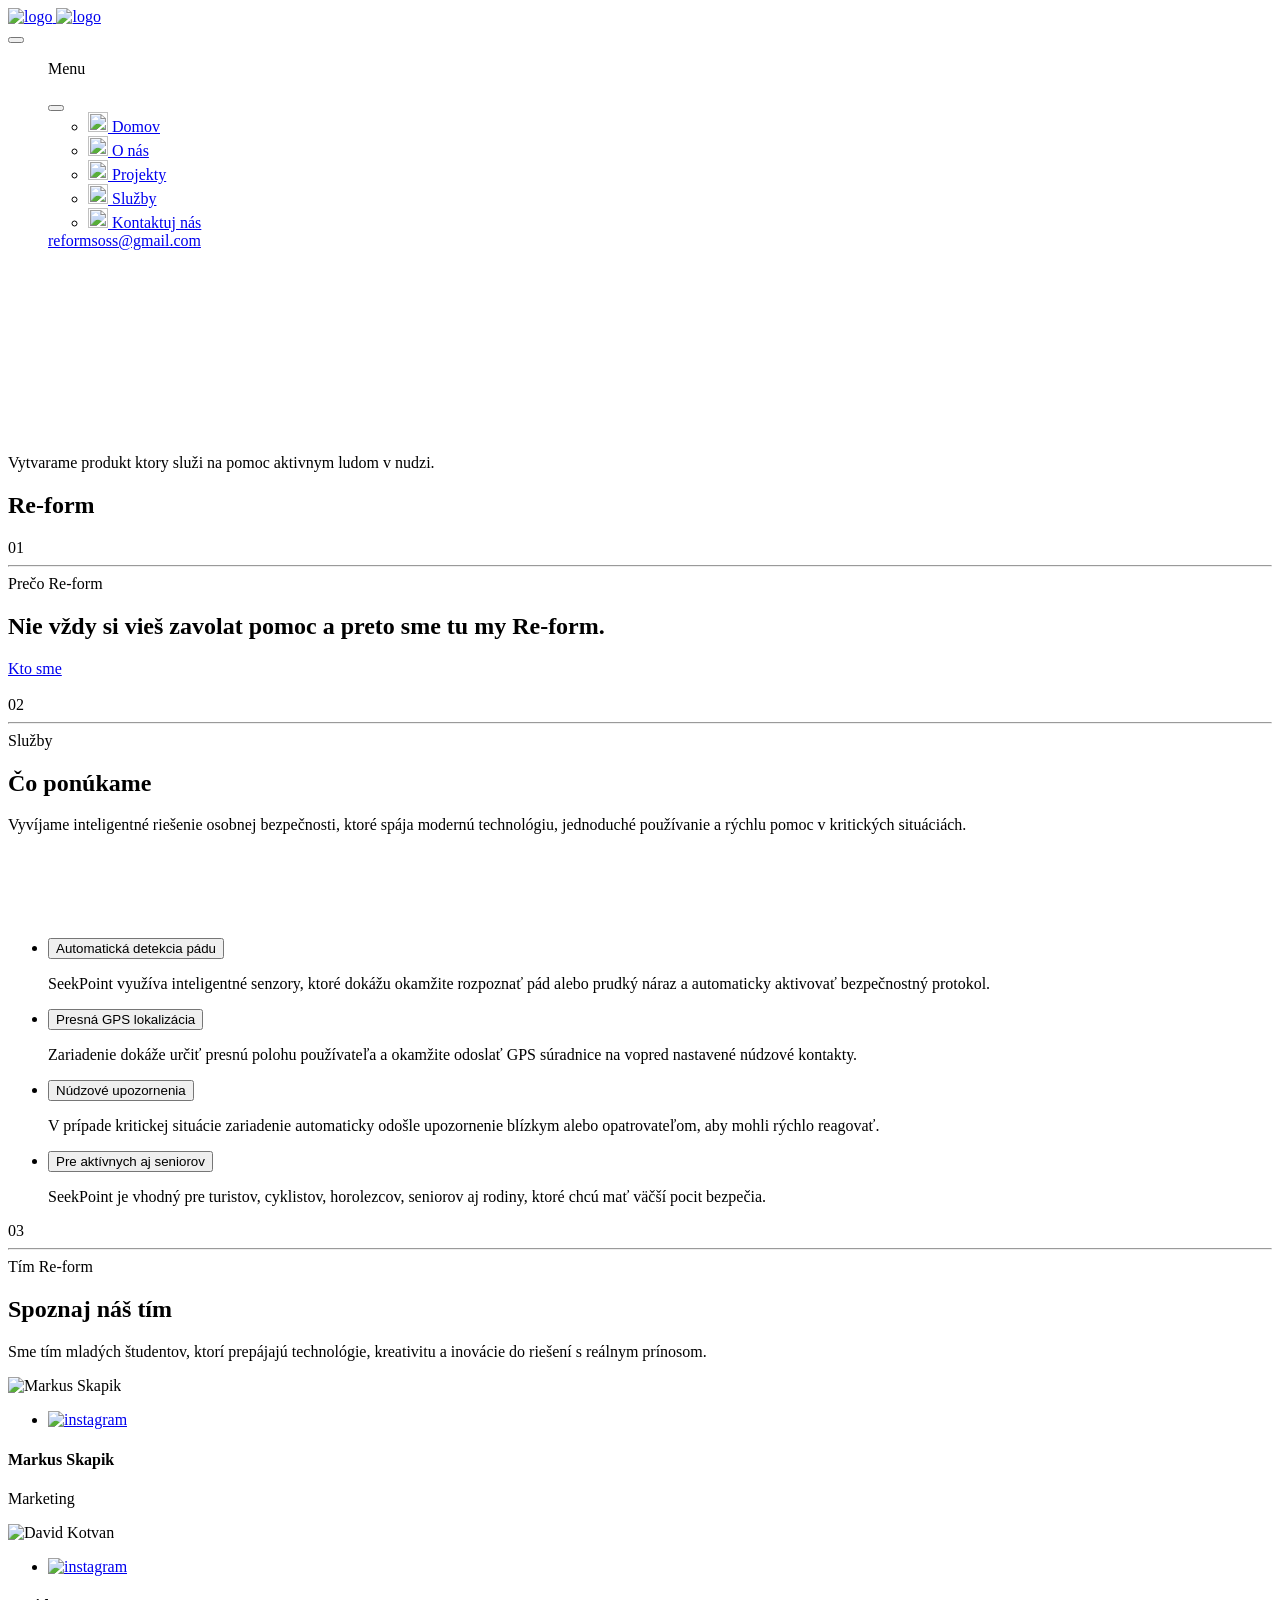
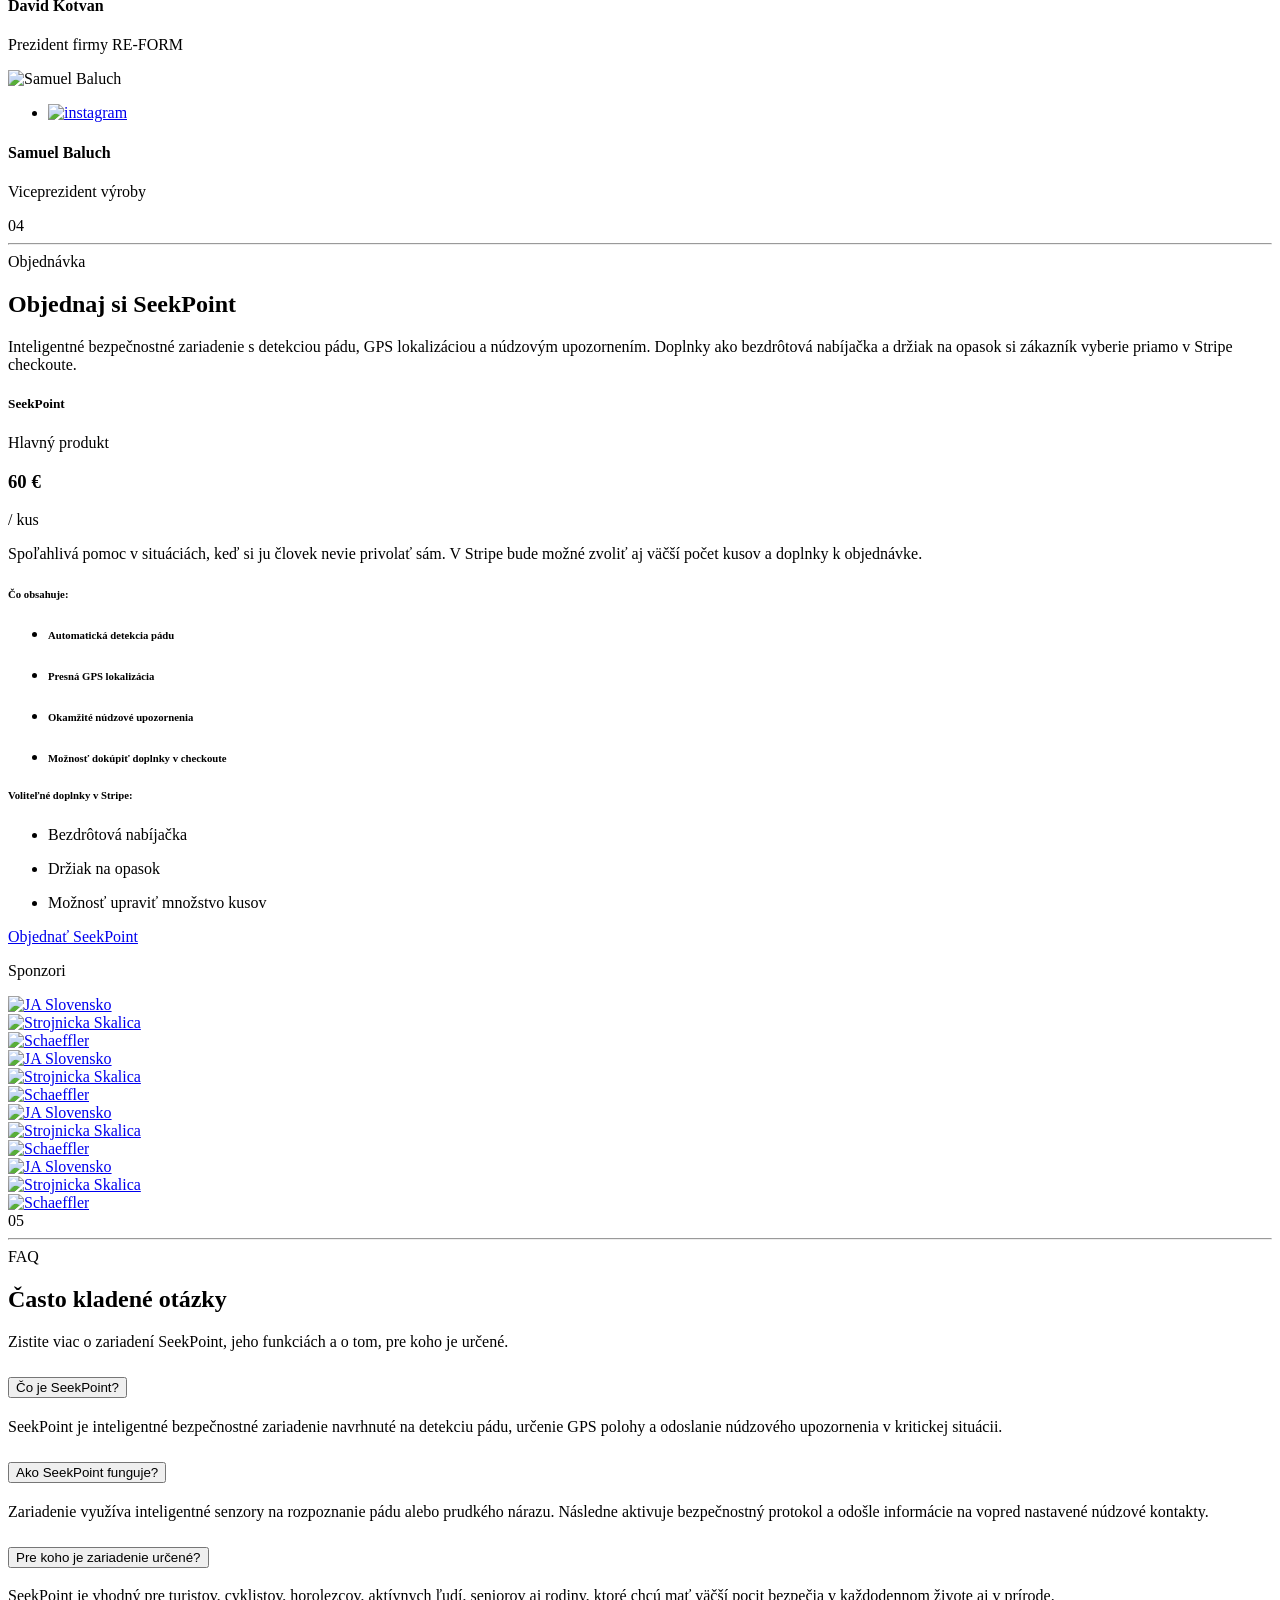
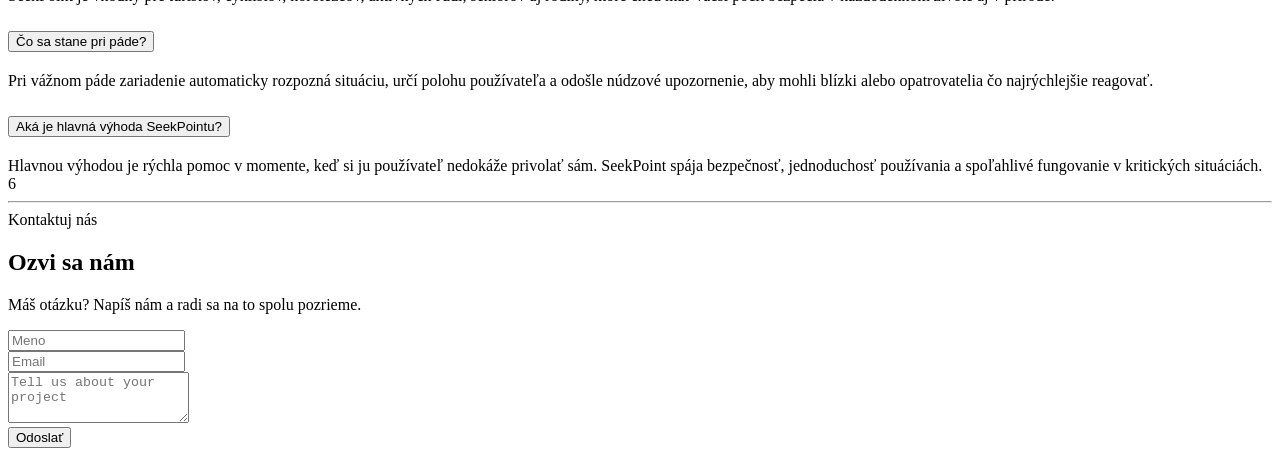
==== index.html @ 072e5905 "Update index.html" ====
<!doctype html>
<html lang="en">

<head>
  <meta charset="utf-8">
  <meta name="viewport" content="width=device-width, initial-scale=1">
  <meta http-equiv = "refresh" content = "0 ; url = './html/index.html'"/>
  <title>Re-form</title>
  <link rel="shortcut icon" type="image/png" href="./assets/images/logos/favicon.svg" />
  <link rel="stylesheet" href="./assets/libs/owl.carousel/dist/assets/owl.carousel.min.css">
  <link rel="stylesheet" href="./assets/libs/aos-master/dist/aos.css">
  <link rel="stylesheet" href="./assets/css/styles.css" />
</head>

<body>
<!-- NOTE: Please go to the './html/index.html' file to edit -->
</body>

</html>
---- assets/css/styles.css ----
@charset "UTF-8";
@import url("https://fonts.googleapis.com/css2?family=Manrope:wght@200..800&display=swap");
/*!
 * Bootstrap  v5.3.6 (https://getbootstrap.com/)
 * Copyright 2011-2025 The Bootstrap Authors
 * Licensed under MIT (https://github.com/twbs/bootstrap/blob/main/LICENSE)
 */
:root,
[data-bs-theme=light] {
  --bs-blue: #C1FF72;
  --bs-indigo: #6610f2;
  --bs-purple: #6f42c1;
  --bs-pink: #d63384;
  --bs-red: #dc3545;
  --bs-orange: #fd7e14;
  --bs-yellow: #ffc107;
  --bs-green: #198754;
  --bs-teal: #20c997;
  --bs-cyan: #0dcaf0;
  --bs-black: #000;
  --bs-white: #fff;
  --bs-gray: #6c757d;
  --bs-gray-dark: #343a40;
  --bs-gray-100: rgba(31, 42, 46, 0.12);
  --bs-gray-200: #F4F8FA;
  --bs-gray-300: rgba(31, 42, 46, 0.6);
  --bs-gray-400: rgba(31, 42, 46, 0.7);
  --bs-gray-500: #1F2A2E;
  --bs-gray-600: #6c757d;
  --bs-gray-700: #495057;
  --bs-gray-800: #343a40;
  --bs-gray-900: #212529;
  --bs-primary: #C1FF72;
  --bs-secondary: #1f2a2e;
  --bs-light: rgba(31, 42, 46, 0.12);
  --bs-dark: #1F2A2E;
  --bs-muted: rgba(31, 42, 46, 0.6);
  --bs-dark-light: rgba(31, 42, 46, 0.7);
  --bs-light-gray: #F4F8FA;
  --bs-primary-rgb: 193, 255, 114;
  --bs-secondary-rgb: 31, 42, 46;
  --bs-light-rgb: 31, 42, 46;
  --bs-dark-rgb: 31, 42, 46;
  --bs-muted-rgb: 31, 42, 46;
  --bs-dark-light-rgb: 31, 42, 46;
  --bs-light-gray-rgb: 244, 248, 250;
  --bs-primary-text-emphasis: #4d662e;
  --bs-secondary-text-emphasis: #0c1112;
  --bs-success-text-emphasis: #0a3622;
  --bs-info-text-emphasis: #055160;
  --bs-warning-text-emphasis: #664d03;
  --bs-danger-text-emphasis: #58151c;
  --bs-light-text-emphasis: #495057;
  --bs-dark-text-emphasis: #495057;
  --bs-primary-bg-subtle: #f3ffe3;
  --bs-secondary-bg-subtle: #d2d4d5;
  --bs-success-bg-subtle: #d1e7dd;
  --bs-info-bg-subtle: #cff4fc;
  --bs-warning-bg-subtle: #fff3cd;
  --bs-danger-bg-subtle: #f8d7da;
  --bs-light-bg-subtle: rgba(242, 242, 242, 0.56);
  --bs-dark-bg-subtle: rgba(31, 42, 46, 0.7);
  --bs-primary-border-subtle: #e6ffc7;
  --bs-secondary-border-subtle: #a5aaab;
  --bs-success-border-subtle: #a3cfbb;
  --bs-info-border-subtle: #9eeaf9;
  --bs-warning-border-subtle: #ffe69c;
  --bs-danger-border-subtle: #f1aeb5;
  --bs-light-border-subtle: #F4F8FA;
  --bs-dark-border-subtle: #1F2A2E;
  --bs-white-rgb: 255, 255, 255;
  --bs-black-rgb: 0, 0, 0;
  --bs-font-sans-serif: "Manrope", sans-serif;
  --bs-font-monospace: SFMono-Regular, Menlo, Monaco, Consolas, "Liberation Mono", "Courier New", monospace;
  --bs-gradient: linear-gradient(180deg, rgba(255, 255, 255, 0.15), rgba(255, 255, 255, 0));
  --bs-body-font-family: var(--bs-font-sans-serif);
  --bs-body-font-size: 1rem;
  --bs-body-font-weight: 400;
  --bs-body-line-height: 1.5;
  --bs-body-color: rgba(31, 42, 46, 0.7);
  --bs-body-color-rgb: 31, 42, 46;
  --bs-body-bg: #fff;
  --bs-body-bg-rgb: 255, 255, 255;
  --bs-emphasis-color: #000;
  --bs-emphasis-color-rgb: 0, 0, 0;
  --bs-secondary-color: rgba(31, 42, 46, 0.75);
  --bs-secondary-color-rgb: 31, 42, 46;
  --bs-secondary-bg: #F4F8FA;
  --bs-secondary-bg-rgb: 244, 248, 250;
  --bs-tertiary-color: rgba(31, 42, 46, 0.5);
  --bs-tertiary-color-rgb: 31, 42, 46;
  --bs-tertiary-bg: rgba(31, 42, 46, 0.12);
  --bs-tertiary-bg-rgb: 31, 42, 46;
  --bs-heading-color: #1F2A2E;
  --bs-link-color: #1F2A2E;
  --bs-link-color-rgb: 31, 42, 46;
  --bs-link-decoration: underline;
  --bs-link-hover-color: #C1FF72;
  --bs-link-hover-color-rgb: 193, 255, 114;
  --bs-code-color: #d63384;
  --bs-highlight-color: rgba(31, 42, 46, 0.7);
  --bs-highlight-bg: #fff3cd;
  --bs-border-width: 1px;
  --bs-border-style: solid;
  --bs-border-color: rgba(31, 42, 46, 0.12);
  --bs-border-color-translucent: rgba(0, 0, 0, 0.175);
  --bs-border-radius: 8px;
  --bs-border-radius-sm: 20px;
  --bs-border-radius-lg: 24px;
  --bs-border-radius-xl: 1rem;
  --bs-border-radius-xxl: 2rem;
  --bs-border-radius-2xl: var(--bs-border-radius-xxl);
  --bs-border-radius-pill: 50rem;
  --bs-box-shadow: 0px 1px 3px rgba(0, 0, 0, 0.15);
  --bs-box-shadow-sm: 0px 6px 8px -6px rgba(0, 0, 0, 0.15);
  --bs-box-shadow-lg: 0px 12px 16px -4px rgba(16, 24, 40, 0.08), 0px 4px 6px -2px rgba(16, 24, 40, 0.03);
  --bs-box-shadow-inset: unset;
  --bs-focus-ring-width: 0.25rem;
  --bs-focus-ring-opacity: 0.25;
  --bs-focus-ring-color: rgba(193, 255, 114, 0.25);
  --bs-form-valid-color: #198754;
  --bs-form-valid-border-color: #198754;
  --bs-form-invalid-color: #dc3545;
  --bs-form-invalid-border-color: #dc3545;
}

[data-bs-theme=dark] {
  color-scheme: dark;
  --bs-body-color: rgba(31, 42, 46, 0.6);
  --bs-body-color-rgb: 31, 42, 46;
  --bs-body-bg: #212529;
  --bs-body-bg-rgb: 33, 37, 41;
  --bs-emphasis-color: #fff;
  --bs-emphasis-color-rgb: 255, 255, 255;
  --bs-secondary-color: rgba(31, 42, 46, 0.75);
  --bs-secondary-color-rgb: 31, 42, 46;
  --bs-secondary-bg: #343a40;
  --bs-secondary-bg-rgb: 52, 58, 64;
  --bs-tertiary-color: rgba(31, 42, 46, 0.5);
  --bs-tertiary-color-rgb: 31, 42, 46;
  --bs-tertiary-bg: #2b3035;
  --bs-tertiary-bg-rgb: 43, 48, 53;
  --bs-primary-text-emphasis: #daffaa;
  --bs-secondary-text-emphasis: #797f82;
  --bs-success-text-emphasis: #75b798;
  --bs-info-text-emphasis: #6edff6;
  --bs-warning-text-emphasis: #ffda6a;
  --bs-danger-text-emphasis: #ea868f;
  --bs-light-text-emphasis: rgba(31, 42, 46, 0.12);
  --bs-dark-text-emphasis: rgba(31, 42, 46, 0.6);
  --bs-primary-bg-subtle: #273317;
  --bs-secondary-bg-subtle: #060809;
  --bs-success-bg-subtle: #051b11;
  --bs-info-bg-subtle: #032830;
  --bs-warning-bg-subtle: #332701;
  --bs-danger-bg-subtle: #2c0b0e;
  --bs-light-bg-subtle: #343a40;
  --bs-dark-bg-subtle: #1a1d20;
  --bs-primary-border-subtle: #749944;
  --bs-secondary-border-subtle: #13191c;
  --bs-success-border-subtle: #0f5132;
  --bs-info-border-subtle: #087990;
  --bs-warning-border-subtle: #997404;
  --bs-danger-border-subtle: #842029;
  --bs-light-border-subtle: #495057;
  --bs-dark-border-subtle: #343a40;
  --bs-heading-color: inherit;
  --bs-link-color: #daffaa;
  --bs-link-hover-color: #e1ffbb;
  --bs-link-color-rgb: 218, 255, 170;
  --bs-link-hover-color-rgb: 225, 255, 187;
  --bs-code-color: #e685b5;
  --bs-highlight-color: rgba(31, 42, 46, 0.6);
  --bs-highlight-bg: #664d03;
  --bs-border-color: #495057;
  --bs-border-color-translucent: rgba(255, 255, 255, 0.15);
  --bs-form-valid-color: #75b798;
  --bs-form-valid-border-color: #75b798;
  --bs-form-invalid-color: #ea868f;
  --bs-form-invalid-border-color: #ea868f;
}

*,
*::before,
*::after {
  box-sizing: border-box;
}

@media (prefers-reduced-motion: no-preference) {
  :root {
    scroll-behavior: smooth;
  }
}

body {
  margin: 0;
  font-family: var(--bs-body-font-family);
  font-size: var(--bs-body-font-size);
  font-weight: var(--bs-body-font-weight);
  line-height: var(--bs-body-line-height);
  color: var(--bs-body-color);
  text-align: var(--bs-body-text-align);
  background-color: var(--bs-body-bg);
  -webkit-text-size-adjust: 100%;
  -webkit-tap-highlight-color: rgba(0, 0, 0, 0);
}

hr {
  margin: 1rem 0;
  color: inherit;
  border: 0;
  border-top: var(--bs-border-width) solid rgba(31, 42, 46, 0.12);
  opacity: 1;
}

h6, .h6, h5, .h5, h4, .h4, h3, .h3, h2, .h2, h1, .h1 {
  margin-top: 0;
  margin-bottom: 0.5rem;
  font-weight: 700;
  line-height: 1.2;
  color: var(--bs-heading-color);
}

h1, .h1 {
  font-size: calc(1.925rem + 8.1vw);
}
@media (min-width: 1200px) {
  h1, .h1 {
    font-size: 8rem;
  }
}

h2, .h2 {
  font-size: calc(1.425rem + 2.1vw);
}
@media (min-width: 1200px) {
  h2, .h2 {
    font-size: 3rem;
  }
}

h3, .h3 {
  font-size: calc(1.35rem + 1.2vw);
}
@media (min-width: 1200px) {
  h3, .h3 {
    font-size: 2.25rem;
  }
}

h4, .h4 {
  font-size: calc(1.3rem + 0.6vw);
}
@media (min-width: 1200px) {
  h4, .h4 {
    font-size: 1.75rem;
  }
}

h5, .h5 {
  font-size: 1.125rem;
}

h6, .h6 {
  font-size: 1rem;
}

p {
  margin-top: 0;
  margin-bottom: 1rem;
}

abbr[title] {
  text-decoration: underline dotted;
  cursor: help;
  text-decoration-skip-ink: none;
}

address {
  margin-bottom: 1rem;
  font-style: normal;
  line-height: inherit;
}

ol,
ul {
  padding-left: 2rem;
}

ol,
ul,
dl {
  margin-top: 0;
  margin-bottom: 1rem;
}

ol ol,
ul ul,
ol ul,
ul ol {
  margin-bottom: 0;
}

dt {
  font-weight: 700;
}

dd {
  margin-bottom: 0.5rem;
  margin-left: 0;
}

blockquote {
  margin: 0 0 1rem;
}

b,
strong {
  font-weight: bolder;
}

small, .small {
  font-size: 0.875em;
}

mark, .mark {
  padding: 0.1875em;
  color: var(--bs-highlight-color);
  background-color: var(--bs-highlight-bg);
}

sub,
sup {
  position: relative;
  font-size: 0.75em;
  line-height: 0;
  vertical-align: baseline;
}

sub {
  bottom: -0.25em;
}

sup {
  top: -0.5em;
}

a {
  color: rgba(var(--bs-link-color-rgb), var(--bs-link-opacity, 1));
  text-decoration: underline;
}
a:hover {
  --bs-link-color-rgb: var(--bs-link-hover-color-rgb);
}

a:not([href]):not([class]), a:not([href]):not([class]):hover {
  color: inherit;
  text-decoration: none;
}

pre,
code,
kbd,
samp {
  font-family: var(--bs-font-monospace);
  font-size: 1em;
}

pre {
  display: block;
  margin-top: 0;
  margin-bottom: 1rem;
  overflow: auto;
  font-size: 0.875em;
}
pre code {
  font-size: inherit;
  color: inherit;
  word-break: normal;
}

code {
  font-size: 0.875em;
  color: var(--bs-code-color);
  word-wrap: break-word;
}
a > code {
  color: inherit;
}

kbd {
  padding: 0.1875rem 0.375rem;
  font-size: 0.875em;
  color: var(--bs-body-bg);
  background-color: var(--bs-body-color);
  border-radius: 20px;
}
kbd kbd {
  padding: 0;
  font-size: 1em;
}

figure {
  margin: 0 0 1rem;
}

img,
svg {
  vertical-align: middle;
}

table {
  caption-side: bottom;
  border-collapse: collapse;
}

caption {
  padding-top: 0.5rem;
  padding-bottom: 0.5rem;
  color: var(--bs-secondary-color);
  text-align: left;
}

th {
  text-align: inherit;
  text-align: -webkit-match-parent;
}

thead,
tbody,
tfoot,
tr,
td,
th {
  border-color: inherit;
  border-style: solid;
  border-width: 0;
}

label {
  display: inline-block;
}

button {
  border-radius: 0;
}

button:focus:not(:focus-visible) {
  outline: 0;
}

input,
button,
select,
optgroup,
textarea {
  margin: 0;
  font-family: inherit;
  font-size: inherit;
  line-height: inherit;
}

button,
select {
  text-transform: none;
}

[role=button] {
  cursor: pointer;
}

select {
  word-wrap: normal;
}
select:disabled {
  opacity: 1;
}

[list]:not([type=date]):not([type=datetime-local]):not([type=month]):not([type=week]):not([type=time])::-webkit-calendar-picker-indicator {
  display: none !important;
}

button,
[type=button],
[type=reset],
[type=submit] {
  -webkit-appearance: button;
}
button:not(:disabled),
[type=button]:not(:disabled),
[type=reset]:not(:disabled),
[type=submit]:not(:disabled) {
  cursor: pointer;
}

::-moz-focus-inner {
  padding: 0;
  border-style: none;
}

textarea {
  resize: vertical;
}

fieldset {
  min-width: 0;
  padding: 0;
  margin: 0;
  border: 0;
}

legend {
  float: left;
  width: 100%;
  padding: 0;
  margin-bottom: 0.5rem;
  line-height: inherit;
  font-size: calc(1.275rem + 0.3vw);
}
@media (min-width: 1200px) {
  legend {
    font-size: 1.5rem;
  }
}
legend + * {
  clear: left;
}

::-webkit-datetime-edit-fields-wrapper,
::-webkit-datetime-edit-text,
::-webkit-datetime-edit-minute,
::-webkit-datetime-edit-hour-field,
::-webkit-datetime-edit-day-field,
::-webkit-datetime-edit-month-field,
::-webkit-datetime-edit-year-field {
  padding: 0;
}

::-webkit-inner-spin-button {
  height: auto;
}

[type=search] {
  -webkit-appearance: textfield;
  outline-offset: -2px;
}

/* rtl:raw:
[type="tel"],
[type="url"],
[type="email"],
[type="number"] {
  direction: ltr;
}
*/
::-webkit-search-decoration {
  -webkit-appearance: none;
}

::-webkit-color-swatch-wrapper {
  padding: 0;
}

::file-selector-button {
  font: inherit;
  -webkit-appearance: button;
}

output {
  display: inline-block;
}

iframe {
  border: 0;
}

summary {
  display: list-item;
  cursor: pointer;
}

progress {
  vertical-align: baseline;
}

[hidden] {
  display: none !important;
}

.lead {
  font-size: 1.25rem;
  font-weight: 300;
}

.display-1 {
  font-weight: 300;
  line-height: 1.2;
  font-size: calc(1.625rem + 4.5vw);
}
@media (min-width: 1200px) {
  .display-1 {
    font-size: 5rem;
  }
}

.display-2 {
  font-weight: 300;
  line-height: 1.2;
  font-size: calc(1.575rem + 3.9vw);
}
@media (min-width: 1200px) {
  .display-2 {
    font-size: 4.5rem;
  }
}

.display-3 {
  font-weight: 300;
  line-height: 1.2;
  font-size: calc(1.525rem + 3.3vw);
}
@media (min-width: 1200px) {
  .display-3 {
    font-size: 4rem;
  }
}

.display-4 {
  font-weight: 300;
  line-height: 1.2;
  font-size: calc(1.475rem + 2.7vw);
}
@media (min-width: 1200px) {
  .display-4 {
    font-size: 3.5rem;
  }
}

.display-5 {
  font-weight: 300;
  line-height: 1.2;
  font-size: calc(1.425rem + 2.1vw);
}
@media (min-width: 1200px) {
  .display-5 {
    font-size: 3rem;
  }
}

.display-6 {
  font-weight: 300;
  line-height: 1.2;
  font-size: calc(1.375rem + 1.5vw);
}
@media (min-width: 1200px) {
  .display-6 {
    font-size: 2.5rem;
  }
}

.list-unstyled {
  padding-left: 0;
  list-style: none;
}

.list-inline {
  padding-left: 0;
  list-style: none;
}

.list-inline-item {
  display: inline-block;
}
.list-inline-item:not(:last-child) {
  margin-right: 0.5rem;
}

.initialism {
  font-size: 0.875em;
  text-transform: uppercase;
}

.blockquote {
  margin-bottom: 1rem;
  font-size: 1.25rem;
}
.blockquote > :last-child {
  margin-bottom: 0;
}

.blockquote-footer {
  margin-top: -1rem;
  margin-bottom: 1rem;
  font-size: 0.875em;
  color: #6c757d;
}
.blockquote-footer::before {
  content: "— ";
}

.img-fluid {
  max-width: 100%;
  height: auto;
}

.img-thumbnail {
  padding: 0.25rem;
  background-color: var(--bs-body-bg);
  border: var(--bs-border-width) solid var(--bs-border-color);
  border-radius: var(--bs-border-radius);
  box-shadow: var(--bs-box-shadow-sm);
  max-width: 100%;
  height: auto;
}

.figure {
  display: inline-block;
}

.figure-img {
  margin-bottom: 0.5rem;
  line-height: 1;
}

.figure-caption {
  font-size: 0.875em;
  color: var(--bs-secondary-color);
}

.container,
.container-fluid,
.container-xxl,
.container-xl,
.container-lg,
.container-md,
.container-sm {
  --bs-gutter-x: 32px;
  --bs-gutter-y: 0;
  width: 100%;
  padding-right: calc(var(--bs-gutter-x) * 0.5);
  padding-left: calc(var(--bs-gutter-x) * 0.5);
  margin-right: auto;
  margin-left: auto;
}

@media (min-width: 576px) {
  .container-sm, .container {
    max-width: 540px;
  }
}
@media (min-width: 768px) {
  .container-md, .container-sm, .container {
    max-width: 720px;
  }
}
@media (min-width: 992px) {
  .container-lg, .container-md, .container-sm, .container {
    max-width: 960px;
  }
}
@media (min-width: 1200px) {
  .container-xl, .container-lg, .container-md, .container-sm, .container {
    max-width: 1140px;
  }
}
@media (min-width: 1400px) {
  .container-xxl, .container-xl, .container-lg, .container-md, .container-sm, .container {
    max-width: 1680px;
  }
}
:root {
  --bs-breakpoint-xs: 0;
  --bs-breakpoint-sm: 576px;
  --bs-breakpoint-md: 768px;
  --bs-breakpoint-lg: 992px;
  --bs-breakpoint-xl: 1200px;
  --bs-breakpoint-xxl: 1400px;
}

.row {
  --bs-gutter-x: 32px;
  --bs-gutter-y: 0;
  display: flex;
  flex-wrap: wrap;
  margin-top: calc(-1 * var(--bs-gutter-y));
  margin-right: calc(-0.5 * var(--bs-gutter-x));
  margin-left: calc(-0.5 * var(--bs-gutter-x));
}
.row > * {
  flex-shrink: 0;
  width: 100%;
  max-width: 100%;
  padding-right: calc(var(--bs-gutter-x) * 0.5);
  padding-left: calc(var(--bs-gutter-x) * 0.5);
  margin-top: var(--bs-gutter-y);
}

.col {
  flex: 1 0 0;
}

.row-cols-auto > * {
  flex: 0 0 auto;
  width: auto;
}

.row-cols-1 > * {
  flex: 0 0 auto;
  width: 100%;
}

.row-cols-2 > * {
  flex: 0 0 auto;
  width: 50%;
}

.row-cols-3 > * {
  flex: 0 0 auto;
  width: 33.33333333%;
}

.row-cols-4 > * {
  flex: 0 0 auto;
  width: 25%;
}

.row-cols-5 > * {
  flex: 0 0 auto;
  width: 20%;
}

.row-cols-6 > * {
  flex: 0 0 auto;
  width: 16.66666667%;
}

.col-auto {
  flex: 0 0 auto;
  width: auto;
}

.col-1 {
  flex: 0 0 auto;
  width: 8.33333333%;
}

.col-2 {
  flex: 0 0 auto;
  width: 16.66666667%;
}

.col-3 {
  flex: 0 0 auto;
  width: 25%;
}

.col-4 {
  flex: 0 0 auto;
  width: 33.33333333%;
}

.col-5 {
  flex: 0 0 auto;
  width: 41.66666667%;
}

.col-6 {
  flex: 0 0 auto;
  width: 50%;
}

.col-7 {
  flex: 0 0 auto;
  width: 58.33333333%;
}

.col-8 {
  flex: 0 0 auto;
  width: 66.66666667%;
}

.col-9 {
  flex: 0 0 auto;
  width: 75%;
}

.col-10 {
  flex: 0 0 auto;
  width: 83.33333333%;
}

.col-11 {
  flex: 0 0 auto;
  width: 91.66666667%;
}

.col-12 {
  flex: 0 0 auto;
  width: 100%;
}

.offset-1 {
  margin-left: 8.33333333%;
}

.offset-2 {
  margin-left: 16.66666667%;
}

.offset-3 {
  margin-left: 25%;
}

.offset-4 {
  margin-left: 33.33333333%;
}

.offset-5 {
  margin-left: 41.66666667%;
}

.offset-6 {
  margin-left: 50%;
}

.offset-7 {
  margin-left: 58.33333333%;
}

.offset-8 {
  margin-left: 66.66666667%;
}

.offset-9 {
  margin-left: 75%;
}

.offset-10 {
  margin-left: 83.33333333%;
}

.offset-11 {
  margin-left: 91.66666667%;
}

.g-0,
.gx-0 {
  --bs-gutter-x: 0;
}

.g-0,
.gy-0 {
  --bs-gutter-y: 0;
}

.g-1,
.gx-1 {
  --bs-gutter-x: 0.25rem;
}

.g-1,
.gy-1 {
  --bs-gutter-y: 0.25rem;
}

.g-2,
.gx-2 {
  --bs-gutter-x: 0.5rem;
}

.g-2,
.gy-2 {
  --bs-gutter-y: 0.5rem;
}

.g-3,
.gx-3 {
  --bs-gutter-x: 1rem;
}

.g-3,
.gy-3 {
  --bs-gutter-y: 1rem;
}

.g-4,
.gx-4 {
  --bs-gutter-x: 1.5rem;
}

.g-4,
.gy-4 {
  --bs-gutter-y: 1.5rem;
}

.g-5,
.gx-5 {
  --bs-gutter-x: 3rem;
}

.g-5,
.gy-5 {
  --bs-gutter-y: 3rem;
}

.g-6,
.gx-6 {
  --bs-gutter-x: 20px;
}

.g-6,
.gy-6 {
  --bs-gutter-y: 20px;
}

.g-7,
.gx-7 {
  --bs-gutter-x: 30px;
}

.g-7,
.gy-7 {
  --bs-gutter-y: 30px;
}

.g-8,
.gx-8 {
  --bs-gutter-x: 40px;
}

.g-8,
.gy-8 {
  --bs-gutter-y: 40px;
}

.g-9,
.gx-9 {
  --bs-gutter-x: 44px;
}

.g-9,
.gy-9 {
  --bs-gutter-y: 44px;
}

.g-10,
.gx-10 {
  --bs-gutter-x: 80px;
}

.g-10,
.gy-10 {
  --bs-gutter-y: 80px;
}

.g-11,
.gx-11 {
  --bs-gutter-x: 96px;
}

.g-11,
.gy-11 {
  --bs-gutter-y: 96px;
}

.g-12,
.gx-12 {
  --bs-gutter-x: 160px;
}

.g-12,
.gy-12 {
  --bs-gutter-y: 160px;
}

@media (min-width: 576px) {
  .col-sm {
    flex: 1 0 0;
  }
  .row-cols-sm-auto > * {
    flex: 0 0 auto;
    width: auto;
  }
  .row-cols-sm-1 > * {
    flex: 0 0 auto;
    width: 100%;
  }
  .row-cols-sm-2 > * {
    flex: 0 0 auto;
    width: 50%;
  }
  .row-cols-sm-3 > * {
    flex: 0 0 auto;
    width: 33.33333333%;
  }
  .row-cols-sm-4 > * {
    flex: 0 0 auto;
    width: 25%;
  }
  .row-cols-sm-5 > * {
    flex: 0 0 auto;
    width: 20%;
  }
  .row-cols-sm-6 > * {
    flex: 0 0 auto;
    width: 16.66666667%;
  }
  .col-sm-auto {
    flex: 0 0 auto;
    width: auto;
  }
  .col-sm-1 {
    flex: 0 0 auto;
    width: 8.33333333%;
  }
  .col-sm-2 {
    flex: 0 0 auto;
    width: 16.66666667%;
  }
  .col-sm-3 {
    flex: 0 0 auto;
    width: 25%;
  }
  .col-sm-4 {
    flex: 0 0 auto;
    width: 33.33333333%;
  }
  .col-sm-5 {
    flex: 0 0 auto;
    width: 41.66666667%;
  }
  .col-sm-6 {
    flex: 0 0 auto;
    width: 50%;
  }
  .col-sm-7 {
    flex: 0 0 auto;
    width: 58.33333333%;
  }
  .col-sm-8 {
    flex: 0 0 auto;
    width: 66.66666667%;
  }
  .col-sm-9 {
    flex: 0 0 auto;
    width: 75%;
  }
  .col-sm-10 {
    flex: 0 0 auto;
    width: 83.33333333%;
  }
  .col-sm-11 {
    flex: 0 0 auto;
    width: 91.66666667%;
  }
  .col-sm-12 {
    flex: 0 0 auto;
    width: 100%;
  }
  .offset-sm-0 {
    margin-left: 0;
  }
  .offset-sm-1 {
    margin-left: 8.33333333%;
  }
  .offset-sm-2 {
    margin-left: 16.66666667%;
  }
  .offset-sm-3 {
    margin-left: 25%;
  }
  .offset-sm-4 {
    margin-left: 33.33333333%;
  }
  .offset-sm-5 {
    margin-left: 41.66666667%;
  }
  .offset-sm-6 {
    margin-left: 50%;
  }
  .offset-sm-7 {
    margin-left: 58.33333333%;
  }
  .offset-sm-8 {
    margin-left: 66.66666667%;
  }
  .offset-sm-9 {
    margin-left: 75%;
  }
  .offset-sm-10 {
    margin-left: 83.33333333%;
  }
  .offset-sm-11 {
    margin-left: 91.66666667%;
  }
  .g-sm-0,
  .gx-sm-0 {
    --bs-gutter-x: 0;
  }
  .g-sm-0,
  .gy-sm-0 {
    --bs-gutter-y: 0;
  }
  .g-sm-1,
  .gx-sm-1 {
    --bs-gutter-x: 0.25rem;
  }
  .g-sm-1,
  .gy-sm-1 {
    --bs-gutter-y: 0.25rem;
  }
  .g-sm-2,
  .gx-sm-2 {
    --bs-gutter-x: 0.5rem;
  }
  .g-sm-2,
  .gy-sm-2 {
    --bs-gutter-y: 0.5rem;
  }
  .g-sm-3,
  .gx-sm-3 {
    --bs-gutter-x: 1rem;
  }
  .g-sm-3,
  .gy-sm-3 {
    --bs-gutter-y: 1rem;
  }
  .g-sm-4,
  .gx-sm-4 {
    --bs-gutter-x: 1.5rem;
  }
  .g-sm-4,
  .gy-sm-4 {
    --bs-gutter-y: 1.5rem;
  }
  .g-sm-5,
  .gx-sm-5 {
    --bs-gutter-x: 3rem;
  }
  .g-sm-5,
  .gy-sm-5 {
    --bs-gutter-y: 3rem;
  }
  .g-sm-6,
  .gx-sm-6 {
    --bs-gutter-x: 20px;
  }
  .g-sm-6,
  .gy-sm-6 {
    --bs-gutter-y: 20px;
  }
  .g-sm-7,
  .gx-sm-7 {
    --bs-gutter-x: 30px;
  }
  .g-sm-7,
  .gy-sm-7 {
    --bs-gutter-y: 30px;
  }
  .g-sm-8,
  .gx-sm-8 {
    --bs-gutter-x: 40px;
  }
  .g-sm-8,
  .gy-sm-8 {
    --bs-gutter-y: 40px;
  }
  .g-sm-9,
  .gx-sm-9 {
    --bs-gutter-x: 44px;
  }
  .g-sm-9,
  .gy-sm-9 {
    --bs-gutter-y: 44px;
  }
  .g-sm-10,
  .gx-sm-10 {
    --bs-gutter-x: 80px;
  }
  .g-sm-10,
  .gy-sm-10 {
    --bs-gutter-y: 80px;
  }
  .g-sm-11,
  .gx-sm-11 {
    --bs-gutter-x: 96px;
  }
  .g-sm-11,
  .gy-sm-11 {
    --bs-gutter-y: 96px;
  }
  .g-sm-12,
  .gx-sm-12 {
    --bs-gutter-x: 160px;
  }
  .g-sm-12,
  .gy-sm-12 {
    --bs-gutter-y: 160px;
  }
}
@media (min-width: 768px) {
  .col-md {
    flex: 1 0 0;
  }
  .row-cols-md-auto > * {
    flex: 0 0 auto;
    width: auto;
  }
  .row-cols-md-1 > * {
    flex: 0 0 auto;
    width: 100%;
  }
  .row-cols-md-2 > * {
    flex: 0 0 auto;
    width: 50%;
  }
  .row-cols-md-3 > * {
    flex: 0 0 auto;
    width: 33.33333333%;
  }
  .row-cols-md-4 > * {
    flex: 0 0 auto;
    width: 25%;
  }
  .row-cols-md-5 > * {
    flex: 0 0 auto;
    width: 20%;
  }
  .row-cols-md-6 > * {
    flex: 0 0 auto;
    width: 16.66666667%;
  }
  .col-md-auto {
    flex: 0 0 auto;
    width: auto;
  }
  .col-md-1 {
    flex: 0 0 auto;
    width: 8.33333333%;
  }
  .col-md-2 {
    flex: 0 0 auto;
    width: 16.66666667%;
  }
  .col-md-3 {
    flex: 0 0 auto;
    width: 25%;
  }
  .col-md-4 {
    flex: 0 0 auto;
    width: 33.33333333%;
  }
  .col-md-5 {
    flex: 0 0 auto;
    width: 41.66666667%;
  }
  .col-md-6 {
    flex: 0 0 auto;
    width: 50%;
  }
  .col-md-7 {
    flex: 0 0 auto;
    width: 58.33333333%;
  }
  .col-md-8 {
    flex: 0 0 auto;
    width: 66.66666667%;
  }
  .col-md-9 {
    flex: 0 0 auto;
    width: 75%;
  }
  .col-md-10 {
    flex: 0 0 auto;
    width: 83.33333333%;
  }
  .col-md-11 {
    flex: 0 0 auto;
    width: 91.66666667%;
  }
  .col-md-12 {
    flex: 0 0 auto;
    width: 100%;
  }
  .offset-md-0 {
    margin-left: 0;
  }
  .offset-md-1 {
    margin-left: 8.33333333%;
  }
  .offset-md-2 {
    margin-left: 16.66666667%;
  }
  .offset-md-3 {
    margin-left: 25%;
  }
  .offset-md-4 {
    margin-left: 33.33333333%;
  }
  .offset-md-5 {
    margin-left: 41.66666667%;
  }
  .offset-md-6 {
    margin-left: 50%;
  }
  .offset-md-7 {
    margin-left: 58.33333333%;
  }
  .offset-md-8 {
    margin-left: 66.66666667%;
  }
  .offset-md-9 {
    margin-left: 75%;
  }
  .offset-md-10 {
    margin-left: 83.33333333%;
  }
  .offset-md-11 {
    margin-left: 91.66666667%;
  }
  .g-md-0,
  .gx-md-0 {
    --bs-gutter-x: 0;
  }
  .g-md-0,
  .gy-md-0 {
    --bs-gutter-y: 0;
  }
  .g-md-1,
  .gx-md-1 {
    --bs-gutter-x: 0.25rem;
  }
  .g-md-1,
  .gy-md-1 {
    --bs-gutter-y: 0.25rem;
  }
  .g-md-2,
  .gx-md-2 {
    --bs-gutter-x: 0.5rem;
  }
  .g-md-2,
  .gy-md-2 {
    --bs-gutter-y: 0.5rem;
  }
  .g-md-3,
  .gx-md-3 {
    --bs-gutter-x: 1rem;
  }
  .g-md-3,
  .gy-md-3 {
    --bs-gutter-y: 1rem;
  }
  .g-md-4,
  .gx-md-4 {
    --bs-gutter-x: 1.5rem;
  }
  .g-md-4,
  .gy-md-4 {
    --bs-gutter-y: 1.5rem;
  }
  .g-md-5,
  .gx-md-5 {
    --bs-gutter-x: 3rem;
  }
  .g-md-5,
  .gy-md-5 {
    --bs-gutter-y: 3rem;
  }
  .g-md-6,
  .gx-md-6 {
    --bs-gutter-x: 20px;
  }
  .g-md-6,
  .gy-md-6 {
    --bs-gutter-y: 20px;
  }
  .g-md-7,
  .gx-md-7 {
    --bs-gutter-x: 30px;
  }
  .g-md-7,
  .gy-md-7 {
    --bs-gutter-y: 30px;
  }
  .g-md-8,
  .gx-md-8 {
    --bs-gutter-x: 40px;
  }
  .g-md-8,
  .gy-md-8 {
    --bs-gutter-y: 40px;
  }
  .g-md-9,
  .gx-md-9 {
    --bs-gutter-x: 44px;
  }
  .g-md-9,
  .gy-md-9 {
    --bs-gutter-y: 44px;
  }
  .g-md-10,
  .gx-md-10 {
    --bs-gutter-x: 80px;
  }
  .g-md-10,
  .gy-md-10 {
    --bs-gutter-y: 80px;
  }
  .g-md-11,
  .gx-md-11 {
    --bs-gutter-x: 96px;
  }
  .g-md-11,
  .gy-md-11 {
    --bs-gutter-y: 96px;
  }
  .g-md-12,
  .gx-md-12 {
    --bs-gutter-x: 160px;
  }
  .g-md-12,
  .gy-md-12 {
    --bs-gutter-y: 160px;
  }
}
@media (min-width: 992px) {
  .col-lg {
    flex: 1 0 0;
  }
  .row-cols-lg-auto > * {
    flex: 0 0 auto;
    width: auto;
  }
  .row-cols-lg-1 > * {
    flex: 0 0 auto;
    width: 100%;
  }
  .row-cols-lg-2 > * {
    flex: 0 0 auto;
    width: 50%;
  }
  .row-cols-lg-3 > * {
    flex: 0 0 auto;
    width: 33.33333333%;
  }
  .row-cols-lg-4 > * {
    flex: 0 0 auto;
    width: 25%;
  }
  .row-cols-lg-5 > * {
    flex: 0 0 auto;
    width: 20%;
  }
  .row-cols-lg-6 > * {
    flex: 0 0 auto;
    width: 16.66666667%;
  }
  .col-lg-auto {
    flex: 0 0 auto;
    width: auto;
  }
  .col-lg-1 {
    flex: 0 0 auto;
    width: 8.33333333%;
  }
  .col-lg-2 {
    flex: 0 0 auto;
    width: 16.66666667%;
  }
  .col-lg-3 {
    flex: 0 0 auto;
    width: 25%;
  }
  .col-lg-4 {
    flex: 0 0 auto;
    width: 33.33333333%;
  }
  .col-lg-5 {
    flex: 0 0 auto;
    width: 41.66666667%;
  }
  .col-lg-6 {
    flex: 0 0 auto;
    width: 50%;
  }
  .col-lg-7 {
    flex: 0 0 auto;
    width: 58.33333333%;
  }
  .col-lg-8 {
    flex: 0 0 auto;
    width: 66.66666667%;
  }
  .col-lg-9 {
    flex: 0 0 auto;
    width: 75%;
  }
  .col-lg-10 {
    flex: 0 0 auto;
    width: 83.33333333%;
  }
  .col-lg-11 {
    flex: 0 0 auto;
    width: 91.66666667%;
  }
  .col-lg-12 {
    flex: 0 0 auto;
    width: 100%;
  }
  .offset-lg-0 {
    margin-left: 0;
  }
  .offset-lg-1 {
    margin-left: 8.33333333%;
  }
  .offset-lg-2 {
    margin-left: 16.66666667%;
  }
  .offset-lg-3 {
    margin-left: 25%;
  }
  .offset-lg-4 {
    margin-left: 33.33333333%;
  }
  .offset-lg-5 {
    margin-left: 41.66666667%;
  }
  .offset-lg-6 {
    margin-left: 50%;
  }
  .offset-lg-7 {
    margin-left: 58.33333333%;
  }
  .offset-lg-8 {
    margin-left: 66.66666667%;
  }
  .offset-lg-9 {
    margin-left: 75%;
  }
  .offset-lg-10 {
    margin-left: 83.33333333%;
  }
  .offset-lg-11 {
    margin-left: 91.66666667%;
  }
  .g-lg-0,
  .gx-lg-0 {
    --bs-gutter-x: 0;
  }
  .g-lg-0,
  .gy-lg-0 {
    --bs-gutter-y: 0;
  }
  .g-lg-1,
  .gx-lg-1 {
    --bs-gutter-x: 0.25rem;
  }
  .g-lg-1,
  .gy-lg-1 {
    --bs-gutter-y: 0.25rem;
  }
  .g-lg-2,
  .gx-lg-2 {
    --bs-gutter-x: 0.5rem;
  }
  .g-lg-2,
  .gy-lg-2 {
    --bs-gutter-y: 0.5rem;
  }
  .g-lg-3,
  .gx-lg-3 {
    --bs-gutter-x: 1rem;
  }
  .g-lg-3,
  .gy-lg-3 {
    --bs-gutter-y: 1rem;
  }
  .g-lg-4,
  .gx-lg-4 {
    --bs-gutter-x: 1.5rem;
  }
  .g-lg-4,
  .gy-lg-4 {
    --bs-gutter-y: 1.5rem;
  }
  .g-lg-5,
  .gx-lg-5 {
    --bs-gutter-x: 3rem;
  }
  .g-lg-5,
  .gy-lg-5 {
    --bs-gutter-y: 3rem;
  }
  .g-lg-6,
  .gx-lg-6 {
    --bs-gutter-x: 20px;
  }
  .g-lg-6,
  .gy-lg-6 {
    --bs-gutter-y: 20px;
  }
  .g-lg-7,
  .gx-lg-7 {
    --bs-gutter-x: 30px;
  }
  .g-lg-7,
  .gy-lg-7 {
    --bs-gutter-y: 30px;
  }
  .g-lg-8,
  .gx-lg-8 {
    --bs-gutter-x: 40px;
  }
  .g-lg-8,
  .gy-lg-8 {
    --bs-gutter-y: 40px;
  }
  .g-lg-9,
  .gx-lg-9 {
    --bs-gutter-x: 44px;
  }
  .g-lg-9,
  .gy-lg-9 {
    --bs-gutter-y: 44px;
  }
  .g-lg-10,
  .gx-lg-10 {
    --bs-gutter-x: 80px;
  }
  .g-lg-10,
  .gy-lg-10 {
    --bs-gutter-y: 80px;
  }
  .g-lg-11,
  .gx-lg-11 {
    --bs-gutter-x: 96px;
  }
  .g-lg-11,
  .gy-lg-11 {
    --bs-gutter-y: 96px;
  }
  .g-lg-12,
  .gx-lg-12 {
    --bs-gutter-x: 160px;
  }
  .g-lg-12,
  .gy-lg-12 {
    --bs-gutter-y: 160px;
  }
}
@media (min-width: 1200px) {
  .col-xl {
    flex: 1 0 0;
  }
  .row-cols-xl-auto > * {
    flex: 0 0 auto;
    width: auto;
  }
  .row-cols-xl-1 > * {
    flex: 0 0 auto;
    width: 100%;
  }
  .row-cols-xl-2 > * {
    flex: 0 0 auto;
    width: 50%;
  }
  .row-cols-xl-3 > * {
    flex: 0 0 auto;
    width: 33.33333333%;
  }
  .row-cols-xl-4 > * {
    flex: 0 0 auto;
    width: 25%;
  }
  .row-cols-xl-5 > * {
    flex: 0 0 auto;
    width: 20%;
  }
  .row-cols-xl-6 > * {
    flex: 0 0 auto;
    width: 16.66666667%;
  }
  .col-xl-auto {
    flex: 0 0 auto;
    width: auto;
  }
  .col-xl-1 {
    flex: 0 0 auto;
    width: 8.33333333%;
  }
  .col-xl-2 {
    flex: 0 0 auto;
    width: 16.66666667%;
  }
  .col-xl-3 {
    flex: 0 0 auto;
    width: 25%;
  }
  .col-xl-4 {
    flex: 0 0 auto;
    width: 33.33333333%;
  }
  .col-xl-5 {
    flex: 0 0 auto;
    width: 41.66666667%;
  }
  .col-xl-6 {
    flex: 0 0 auto;
    width: 50%;
  }
  .col-xl-7 {
    flex: 0 0 auto;
    width: 58.33333333%;
  }
  .col-xl-8 {
    flex: 0 0 auto;
    width: 66.66666667%;
  }
  .col-xl-9 {
    flex: 0 0 auto;
    width: 75%;
  }
  .col-xl-10 {
    flex: 0 0 auto;
    width: 83.33333333%;
  }
  .col-xl-11 {
    flex: 0 0 auto;
    width: 91.66666667%;
  }
  .col-xl-12 {
    flex: 0 0 auto;
    width: 100%;
  }
  .offset-xl-0 {
    margin-left: 0;
  }
  .offset-xl-1 {
    margin-left: 8.33333333%;
  }
  .offset-xl-2 {
    margin-left: 16.66666667%;
  }
  .offset-xl-3 {
    margin-left: 25%;
  }
  .offset-xl-4 {
    margin-left: 33.33333333%;
  }
  .offset-xl-5 {
    margin-left: 41.66666667%;
  }
  .offset-xl-6 {
    margin-left: 50%;
  }
  .offset-xl-7 {
    margin-left: 58.33333333%;
  }
  .offset-xl-8 {
    margin-left: 66.66666667%;
  }
  .offset-xl-9 {
    margin-left: 75%;
  }
  .offset-xl-10 {
    margin-left: 83.33333333%;
  }
  .offset-xl-11 {
    margin-left: 91.66666667%;
  }
  .g-xl-0,
  .gx-xl-0 {
    --bs-gutter-x: 0;
  }
  .g-xl-0,
  .gy-xl-0 {
    --bs-gutter-y: 0;
  }
  .g-xl-1,
  .gx-xl-1 {
    --bs-gutter-x: 0.25rem;
  }
  .g-xl-1,
  .gy-xl-1 {
    --bs-gutter-y: 0.25rem;
  }
  .g-xl-2,
  .gx-xl-2 {
    --bs-gutter-x: 0.5rem;
  }
  .g-xl-2,
  .gy-xl-2 {
    --bs-gutter-y: 0.5rem;
  }
  .g-xl-3,
  .gx-xl-3 {
    --bs-gutter-x: 1rem;
  }
  .g-xl-3,
  .gy-xl-3 {
    --bs-gutter-y: 1rem;
  }
  .g-xl-4,
  .gx-xl-4 {
    --bs-gutter-x: 1.5rem;
  }
  .g-xl-4,
  .gy-xl-4 {
    --bs-gutter-y: 1.5rem;
  }
  .g-xl-5,
  .gx-xl-5 {
    --bs-gutter-x: 3rem;
  }
  .g-xl-5,
  .gy-xl-5 {
    --bs-gutter-y: 3rem;
  }
  .g-xl-6,
  .gx-xl-6 {
    --bs-gutter-x: 20px;
  }
  .g-xl-6,
  .gy-xl-6 {
    --bs-gutter-y: 20px;
  }
  .g-xl-7,
  .gx-xl-7 {
    --bs-gutter-x: 30px;
  }
  .g-xl-7,
  .gy-xl-7 {
    --bs-gutter-y: 30px;
  }
  .g-xl-8,
  .gx-xl-8 {
    --bs-gutter-x: 40px;
  }
  .g-xl-8,
  .gy-xl-8 {
    --bs-gutter-y: 40px;
  }
  .g-xl-9,
  .gx-xl-9 {
    --bs-gutter-x: 44px;
  }
  .g-xl-9,
  .gy-xl-9 {
    --bs-gutter-y: 44px;
  }
  .g-xl-10,
  .gx-xl-10 {
    --bs-gutter-x: 80px;
  }
  .g-xl-10,
  .gy-xl-10 {
    --bs-gutter-y: 80px;
  }
  .g-xl-11,
  .gx-xl-11 {
    --bs-gutter-x: 96px;
  }
  .g-xl-11,
  .gy-xl-11 {
    --bs-gutter-y: 96px;
  }
  .g-xl-12,
  .gx-xl-12 {
    --bs-gutter-x: 160px;
  }
  .g-xl-12,
  .gy-xl-12 {
    --bs-gutter-y: 160px;
  }
}
@media (min-width: 1400px) {
  .col-xxl {
    flex: 1 0 0;
  }
  .row-cols-xxl-auto > * {
    flex: 0 0 auto;
    width: auto;
  }
  .row-cols-xxl-1 > * {
    flex: 0 0 auto;
    width: 100%;
  }
  .row-cols-xxl-2 > * {
    flex: 0 0 auto;
    width: 50%;
  }
  .row-cols-xxl-3 > * {
    flex: 0 0 auto;
    width: 33.33333333%;
  }
  .row-cols-xxl-4 > * {
    flex: 0 0 auto;
    width: 25%;
  }
  .row-cols-xxl-5 > * {
    flex: 0 0 auto;
    width: 20%;
  }
  .row-cols-xxl-6 > * {
    flex: 0 0 auto;
    width: 16.66666667%;
  }
  .col-xxl-auto {
    flex: 0 0 auto;
    width: auto;
  }
  .col-xxl-1 {
    flex: 0 0 auto;
    width: 8.33333333%;
  }
  .col-xxl-2 {
    flex: 0 0 auto;
    width: 16.66666667%;
  }
  .col-xxl-3 {
    flex: 0 0 auto;
    width: 25%;
  }
  .col-xxl-4 {
    flex: 0 0 auto;
    width: 33.33333333%;
  }
  .col-xxl-5 {
    flex: 0 0 auto;
    width: 41.66666667%;
  }
  .col-xxl-6 {
    flex: 0 0 auto;
    width: 50%;
  }
  .col-xxl-7 {
    flex: 0 0 auto;
    width: 58.33333333%;
  }
  .col-xxl-8 {
    flex: 0 0 auto;
    width: 66.66666667%;
  }
  .col-xxl-9 {
    flex: 0 0 auto;
    width: 75%;
  }
  .col-xxl-10 {
    flex: 0 0 auto;
    width: 83.33333333%;
  }
  .col-xxl-11 {
    flex: 0 0 auto;
    width: 91.66666667%;
  }
  .col-xxl-12 {
    flex: 0 0 auto;
    width: 100%;
  }
  .offset-xxl-0 {
    margin-left: 0;
  }
  .offset-xxl-1 {
    margin-left: 8.33333333%;
  }
  .offset-xxl-2 {
    margin-left: 16.66666667%;
  }
  .offset-xxl-3 {
    margin-left: 25%;
  }
  .offset-xxl-4 {
    margin-left: 33.33333333%;
  }
  .offset-xxl-5 {
    margin-left: 41.66666667%;
  }
  .offset-xxl-6 {
    margin-left: 50%;
  }
  .offset-xxl-7 {
    margin-left: 58.33333333%;
  }
  .offset-xxl-8 {
    margin-left: 66.66666667%;
  }
  .offset-xxl-9 {
    margin-left: 75%;
  }
  .offset-xxl-10 {
    margin-left: 83.33333333%;
  }
  .offset-xxl-11 {
    margin-left: 91.66666667%;
  }
  .g-xxl-0,
  .gx-xxl-0 {
    --bs-gutter-x: 0;
  }
  .g-xxl-0,
  .gy-xxl-0 {
    --bs-gutter-y: 0;
  }
  .g-xxl-1,
  .gx-xxl-1 {
    --bs-gutter-x: 0.25rem;
  }
  .g-xxl-1,
  .gy-xxl-1 {
    --bs-gutter-y: 0.25rem;
  }
  .g-xxl-2,
  .gx-xxl-2 {
    --bs-gutter-x: 0.5rem;
  }
  .g-xxl-2,
  .gy-xxl-2 {
    --bs-gutter-y: 0.5rem;
  }
  .g-xxl-3,
  .gx-xxl-3 {
    --bs-gutter-x: 1rem;
  }
  .g-xxl-3,
  .gy-xxl-3 {
    --bs-gutter-y: 1rem;
  }
  .g-xxl-4,
  .gx-xxl-4 {
    --bs-gutter-x: 1.5rem;
  }
  .g-xxl-4,
  .gy-xxl-4 {
    --bs-gutter-y: 1.5rem;
  }
  .g-xxl-5,
  .gx-xxl-5 {
    --bs-gutter-x: 3rem;
  }
  .g-xxl-5,
  .gy-xxl-5 {
    --bs-gutter-y: 3rem;
  }
  .g-xxl-6,
  .gx-xxl-6 {
    --bs-gutter-x: 20px;
  }
  .g-xxl-6,
  .gy-xxl-6 {
    --bs-gutter-y: 20px;
  }
  .g-xxl-7,
  .gx-xxl-7 {
    --bs-gutter-x: 30px;
  }
  .g-xxl-7,
  .gy-xxl-7 {
    --bs-gutter-y: 30px;
  }
  .g-xxl-8,
  .gx-xxl-8 {
    --bs-gutter-x: 40px;
  }
  .g-xxl-8,
  .gy-xxl-8 {
    --bs-gutter-y: 40px;
  }
  .g-xxl-9,
  .gx-xxl-9 {
    --bs-gutter-x: 44px;
  }
  .g-xxl-9,
  .gy-xxl-9 {
    --bs-gutter-y: 44px;
  }
  .g-xxl-10,
  .gx-xxl-10 {
    --bs-gutter-x: 80px;
  }
  .g-xxl-10,
  .gy-xxl-10 {
    --bs-gutter-y: 80px;
  }
  .g-xxl-11,
  .gx-xxl-11 {
    --bs-gutter-x: 96px;
  }
  .g-xxl-11,
  .gy-xxl-11 {
    --bs-gutter-y: 96px;
  }
  .g-xxl-12,
  .gx-xxl-12 {
    --bs-gutter-x: 160px;
  }
  .g-xxl-12,
  .gy-xxl-12 {
    --bs-gutter-y: 160px;
  }
}
.table {
  --bs-table-color-type: initial;
  --bs-table-bg-type: initial;
  --bs-table-color-state: initial;
  --bs-table-bg-state: initial;
  --bs-table-color: var(--bs-emphasis-color);
  --bs-table-bg: var(--bs-body-bg);
  --bs-table-border-color: var(--bs-border-color);
  --bs-table-accent-bg: transparent;
  --bs-table-striped-color: var(--bs-emphasis-color);
  --bs-table-striped-bg: rgba(var(--bs-emphasis-color-rgb), 0.05);
  --bs-table-active-color: var(--bs-emphasis-color);
  --bs-table-active-bg: rgba(var(--bs-emphasis-color-rgb), 0.1);
  --bs-table-hover-color: var(--bs-emphasis-color);
  --bs-table-hover-bg: rgba(var(--bs-emphasis-color-rgb), 0.075);
  width: 100%;
  margin-bottom: 1rem;
  vertical-align: top;
  border-color: var(--bs-table-border-color);
}
.table > :not(caption) > * > * {
  padding: 0.5rem 0.5rem;
  color: var(--bs-table-color-state, var(--bs-table-color-type, var(--bs-table-color)));
  background-color: var(--bs-table-bg);
  border-bottom-width: var(--bs-border-width);
  box-shadow: inset 0 0 0 9999px var(--bs-table-bg-state, var(--bs-table-bg-type, var(--bs-table-accent-bg)));
}
.table > tbody {
  vertical-align: inherit;
}
.table > thead {
  vertical-align: bottom;
}

.table-group-divider {
  border-top: calc(var(--bs-border-width) * 2) solid currentcolor;
}

.caption-top {
  caption-side: top;
}

.table-sm > :not(caption) > * > * {
  padding: 0.25rem 0.25rem;
}

.table-bordered > :not(caption) > * {
  border-width: var(--bs-border-width) 0;
}
.table-bordered > :not(caption) > * > * {
  border-width: 0 var(--bs-border-width);
}

.table-borderless > :not(caption) > * > * {
  border-bottom-width: 0;
}
.table-borderless > :not(:first-child) {
  border-top-width: 0;
}

.table-striped > tbody > tr:nth-of-type(odd) > * {
  --bs-table-color-type: var(--bs-table-striped-color);
  --bs-table-bg-type: var(--bs-table-striped-bg);
}

.table-striped-columns > :not(caption) > tr > :nth-child(even) {
  --bs-table-color-type: var(--bs-table-striped-color);
  --bs-table-bg-type: var(--bs-table-striped-bg);
}

.table-active {
  --bs-table-color-state: var(--bs-table-active-color);
  --bs-table-bg-state: var(--bs-table-active-bg);
}

.table-hover > tbody > tr:hover > * {
  --bs-table-color-state: var(--bs-table-hover-color);
  --bs-table-bg-state: var(--bs-table-hover-bg);
}

.table-primary {
  --bs-table-color: #000;
  --bs-table-bg: #f3ffe3;
  --bs-table-border-color: #c2ccb6;
  --bs-table-striped-bg: #e7f2d8;
  --bs-table-striped-color: #000;
  --bs-table-active-bg: #dbe6cc;
  --bs-table-active-color: #000;
  --bs-table-hover-bg: #e1ecd2;
  --bs-table-hover-color: #000;
  color: var(--bs-table-color);
  border-color: var(--bs-table-border-color);
}

.table-secondary {
  --bs-table-color: #000;
  --bs-table-bg: #d2d4d5;
  --bs-table-border-color: #a8aaaa;
  --bs-table-striped-bg: #c8c9ca;
  --bs-table-striped-color: #000;
  --bs-table-active-bg: #bdbfc0;
  --bs-table-active-color: #fff;
  --bs-table-hover-bg: #c2c4c5;
  --bs-table-hover-color: #fff;
  color: var(--bs-table-color);
  border-color: var(--bs-table-border-color);
}

.table-success {
  --bs-table-color: #000;
  --bs-table-bg: #d1e7dd;
  --bs-table-border-color: #a7b9b1;
  --bs-table-striped-bg: #c7dbd2;
  --bs-table-striped-color: #000;
  --bs-table-active-bg: #bcd0c7;
  --bs-table-active-color: #000;
  --bs-table-hover-bg: #c1d6cc;
  --bs-table-hover-color: #000;
  color: var(--bs-table-color);
  border-color: var(--bs-table-border-color);
}

.table-info {
  --bs-table-color: #000;
  --bs-table-bg: #cff4fc;
  --bs-table-border-color: #a6c3ca;
  --bs-table-striped-bg: #c5e8ef;
  --bs-table-striped-color: #000;
  --bs-table-active-bg: #badce3;
  --bs-table-active-color: #000;
  --bs-table-hover-bg: #bfe2e9;
  --bs-table-hover-color: #000;
  color: var(--bs-table-color);
  border-color: var(--bs-table-border-color);
}

.table-warning {
  --bs-table-color: #000;
  --bs-table-bg: #fff3cd;
  --bs-table-border-color: #ccc2a4;
  --bs-table-striped-bg: #f2e7c3;
  --bs-table-striped-color: #000;
  --bs-table-active-bg: #e6dbb9;
  --bs-table-active-color: #000;
  --bs-table-hover-bg: #ece1be;
  --bs-table-hover-color: #000;
  color: var(--bs-table-color);
  border-color: var(--bs-table-border-color);
}

.table-danger {
  --bs-table-color: #000;
  --bs-table-bg: #f8d7da;
  --bs-table-border-color: #c6acae;
  --bs-table-striped-bg: #eccccf;
  --bs-table-striped-color: #000;
  --bs-table-active-bg: #dfc2c4;
  --bs-table-active-color: #000;
  --bs-table-hover-bg: #e5c7ca;
  --bs-table-hover-color: #000;
  color: var(--bs-table-color);
  border-color: var(--bs-table-border-color);
}

.table-light {
  --bs-table-color: #000;
  --bs-table-bg: rgba(31, 42, 46, 0.12);
  --bs-table-border-color: rgba(6, 9, 9, 0.296);
  --bs-table-striped-bg: rgba(17, 23, 25, 0.164);
  --bs-table-striped-color: #fff;
  --bs-table-active-bg: rgba(11, 15, 17, 0.208);
  --bs-table-active-color: #fff;
  --bs-table-hover-bg: rgba(14, 19, 20, 0.186);
  --bs-table-hover-color: #fff;
  color: var(--bs-table-color);
  border-color: var(--bs-table-border-color);
}

.table-dark {
  --bs-table-color: #fff;
  --bs-table-bg: #1F2A2E;
  --bs-table-border-color: #4c5558;
  --bs-table-striped-bg: #2a3538;
  --bs-table-striped-color: #fff;
  --bs-table-active-bg: #353f43;
  --bs-table-active-color: #fff;
  --bs-table-hover-bg: #303a3e;
  --bs-table-hover-color: #fff;
  color: var(--bs-table-color);
  border-color: var(--bs-table-border-color);
}

.table-responsive {
  overflow-x: auto;
  -webkit-overflow-scrolling: touch;
}

@media (max-width: 575.98px) {
  .table-responsive-sm {
    overflow-x: auto;
    -webkit-overflow-scrolling: touch;
  }
}
@media (max-width: 767.98px) {
  .table-responsive-md {
    overflow-x: auto;
    -webkit-overflow-scrolling: touch;
  }
}
@media (max-width: 991.98px) {
  .table-responsive-lg {
    overflow-x: auto;
    -webkit-overflow-scrolling: touch;
  }
}
@media (max-width: 1199.98px) {
  .table-responsive-xl {
    overflow-x: auto;
    -webkit-overflow-scrolling: touch;
  }
}
@media (max-width: 1399.98px) {
  .table-responsive-xxl {
    overflow-x: auto;
    -webkit-overflow-scrolling: touch;
  }
}
.form-label {
  margin-bottom: 0.5rem;
  font-weight: 600;
  color: #1F2A2E;
}

.col-form-label {
  padding-top: calc(14px + var(--bs-border-width));
  padding-bottom: calc(14px + var(--bs-border-width));
  margin-bottom: 0;
  font-size: inherit;
  font-weight: 600;
  line-height: 1.5;
  color: #1F2A2E;
}

.col-form-label-lg {
  padding-top: calc(0.5rem + var(--bs-border-width));
  padding-bottom: calc(0.5rem + var(--bs-border-width));
  font-size: 1.25rem;
}

.col-form-label-sm {
  padding-top: calc(0.25rem + var(--bs-border-width));
  padding-bottom: calc(0.25rem + var(--bs-border-width));
  font-size: 0.875rem;
}

.form-text {
  margin-top: 0.25rem;
  font-size: 0.875em;
  color: var(--bs-secondary-color);
}

.form-control {
  display: block;
  width: 100%;
  padding: 14px 0;
  font-size: 1rem;
  font-weight: 400;
  line-height: 1.5;
  color: rgba(31, 42, 46, 0.6);
  appearance: none;
  background-color: transparent;
  background-clip: padding-box;
  border: var(--bs-border-width) solid 0;
  border-radius: 0;
  box-shadow: var(--bs-box-shadow-inset);
  transition: border-color 0.15s ease-in-out, box-shadow 0.15s ease-in-out;
}
@media (prefers-reduced-motion: reduce) {
  .form-control {
    transition: none;
  }
}
.form-control[type=file] {
  overflow: hidden;
}
.form-control[type=file]:not(:disabled):not([readonly]) {
  cursor: pointer;
}
.form-control:focus {
  color: rgba(31, 42, 46, 0.6);
  background-color: transparent;
  border-color: #e0ffb9;
  outline: 0;
  box-shadow: var(--bs-box-shadow-inset), 0 0 0 0.25rem rgba(193, 255, 114, 0.25);
}
.form-control::-webkit-date-and-time-value {
  min-width: 85px;
  height: 1.5em;
  margin: 0;
}
.form-control::-webkit-datetime-edit {
  display: block;
  padding: 0;
}
.form-control::placeholder {
  color: var(--bs-secondary-color);
  opacity: 1;
}
.form-control:disabled {
  background-color: var(--bs-secondary-bg);
  opacity: 1;
}
.form-control::file-selector-button {
  padding: 14px 0;
  margin: -14px 0;
  margin-inline-end: 0;
  color: rgba(31, 42, 46, 0.6);
  background-color: var(--bs-tertiary-bg);
  pointer-events: none;
  border-color: inherit;
  border-style: solid;
  border-width: 0;
  border-inline-end-width: var(--bs-border-width);
  border-radius: 0;
  transition: color 0.15s ease-in-out, background-color 0.15s ease-in-out, border-color 0.15s ease-in-out, box-shadow 0.15s ease-in-out;
}
@media (prefers-reduced-motion: reduce) {
  .form-control::file-selector-button {
    transition: none;
  }
}
.form-control:hover:not(:disabled):not([readonly])::file-selector-button {
  background-color: var(--bs-secondary-bg);
}

.form-control-plaintext {
  display: block;
  width: 100%;
  padding: 14px 0;
  margin-bottom: 0;
  line-height: 1.5;
  color: var(--bs-body-color);
  background-color: transparent;
  border: solid transparent;
  border-width: var(--bs-border-width) 0;
}
.form-control-plaintext:focus {
  outline: 0;
}
.form-control-plaintext.form-control-sm, .form-control-plaintext.form-control-lg {
  padding-right: 0;
  padding-left: 0;
}

.form-control-sm {
  min-height: calc(1.5em + 0.5rem + calc(var(--bs-border-width) * 2));
  padding: 0.25rem 0.5rem;
  font-size: 0.875rem;
  border-radius: var(--bs-border-radius-sm);
}
.form-control-sm::file-selector-button {
  padding: 0.25rem 0.5rem;
  margin: -0.25rem -0.5rem;
  margin-inline-end: 0.5rem;
}

.form-control-lg {
  min-height: calc(1.5em + 1rem + calc(var(--bs-border-width) * 2));
  padding: 0.5rem 1rem;
  font-size: 1.25rem;
  border-radius: var(--bs-border-radius-lg);
}
.form-control-lg::file-selector-button {
  padding: 0.5rem 1rem;
  margin: -0.5rem -1rem;
  margin-inline-end: 1rem;
}

textarea.form-control {
  min-height: calc(1.5em + 28px + calc(var(--bs-border-width) * 2));
}
textarea.form-control-sm {
  min-height: calc(1.5em + 0.5rem + calc(var(--bs-border-width) * 2));
}
textarea.form-control-lg {
  min-height: calc(1.5em + 1rem + calc(var(--bs-border-width) * 2));
}

.form-control-color {
  width: 3rem;
  height: calc(1.5em + 28px + calc(var(--bs-border-width) * 2));
  padding: 14px;
}
.form-control-color:not(:disabled):not([readonly]) {
  cursor: pointer;
}
.form-control-color::-moz-color-swatch {
  border: 0 !important;
  border-radius: 0;
}
.form-control-color::-webkit-color-swatch {
  border: 0 !important;
  border-radius: 0;
}
.form-control-color.form-control-sm {
  height: calc(1.5em + 0.5rem + calc(var(--bs-border-width) * 2));
}
.form-control-color.form-control-lg {
  height: calc(1.5em + 1rem + calc(var(--bs-border-width) * 2));
}

.form-select {
  --bs-form-select-bg-img: url("data:image/svg+xml,%3csvg xmlns='http://www.w3.org/2000/svg' viewBox='0 0 16 16'%3e%3cpath fill='none' stroke='%23343a40' stroke-linecap='round' stroke-linejoin='round' stroke-width='2' d='m2 5 6 6 6-6'/%3e%3c/svg%3e");
  display: block;
  width: 100%;
  padding: 14px 38px 14px 0;
  font-size: 1rem;
  font-weight: 400;
  line-height: 1.5;
  color: rgba(31, 42, 46, 0.6);
  appearance: none;
  background-color: transparent;
  background-image: var(--bs-form-select-bg-img), var(--bs-form-select-bg-icon, none);
  background-repeat: no-repeat;
  background-position: right 0 center;
  background-size: 16px 12px;
  border: var(--bs-border-width) solid 0;
  border-radius: 7px;
  box-shadow: unset;
  transition: border-color 0.15s ease-in-out, box-shadow 0.15s ease-in-out;
}
@media (prefers-reduced-motion: reduce) {
  .form-select {
    transition: none;
  }
}
.form-select:focus {
  border-color: #e0ffb9;
  outline: 0;
  box-shadow: unset, 0 0 0 0.25rem rgba(193, 255, 114, 0.25);
}
.form-select[multiple], .form-select[size]:not([size="1"]) {
  padding-right: 0;
  background-image: none;
}
.form-select:disabled {
  background-color: var(--bs-secondary-bg);
}
.form-select:-moz-focusring {
  color: transparent;
  text-shadow: 0 0 0 rgba(31, 42, 46, 0.6);
}

.form-select-sm {
  padding-top: 0.25rem;
  padding-bottom: 0.25rem;
  padding-left: 0.5rem;
  font-size: 0.875rem;
  border-radius: var(--bs-border-radius-sm);
}

.form-select-lg {
  padding-top: 0.5rem;
  padding-bottom: 0.5rem;
  padding-left: 1rem;
  font-size: 1.25rem;
  border-radius: var(--bs-border-radius-lg);
}

[data-bs-theme=dark] .form-select {
  --bs-form-select-bg-img: url("data:image/svg+xml,%3csvg xmlns='http://www.w3.org/2000/svg' viewBox='0 0 16 16'%3e%3cpath fill='none' stroke='rgba%2831, 42, 46, 0.6%29' stroke-linecap='round' stroke-linejoin='round' stroke-width='2' d='m2 5 6 6 6-6'/%3e%3c/svg%3e");
}

.form-check {
  display: block;
  min-height: 1.313em;
  padding-left: 1.813em;
  margin-bottom: 0.125rem;
}
.form-check .form-check-input {
  float: left;
  margin-left: -1.813em;
}

.form-check-reverse {
  padding-right: 1.813em;
  padding-left: 0;
  text-align: right;
}
.form-check-reverse .form-check-input {
  float: right;
  margin-right: -1.813em;
  margin-left: 0;
}

.form-check-input {
  --bs-form-check-bg: transparent;
  flex-shrink: 0;
  width: 1.313em;
  height: 1.313em;
  margin-top: 0.0935em;
  vertical-align: top;
  appearance: none;
  background-color: var(--bs-form-check-bg);
  background-image: var(--bs-form-check-bg-image);
  background-repeat: no-repeat;
  background-position: center;
  background-size: contain;
  border: 1.25px solid #1F2A2E;
  print-color-adjust: exact;
}
.form-check-input[type=checkbox] {
  border-radius: 0.25em;
}
.form-check-input[type=radio] {
  border-radius: 50%;
}
.form-check-input:active {
  filter: brightness(90%);
}
.form-check-input:focus {
  border-color: #e0ffb9;
  outline: 0;
  box-shadow: 0 0 0 0.25rem rgba(193, 255, 114, 0.25);
}
.form-check-input:checked {
  background-color: var(--bs-primary);
  border-color: var(--bs-primary);
}
.form-check-input:checked[type=checkbox] {
  --bs-form-check-bg-image: url("data:image/svg+xml,%3csvg xmlns='http://www.w3.org/2000/svg' viewBox='0 0 20 20'%3e%3cpath fill='none' stroke='%23fff' stroke-linecap='round' stroke-linejoin='round' stroke-width='3' d='m6 10 3 3 6-6'/%3e%3c/svg%3e");
}
.form-check-input:checked[type=radio] {
  --bs-form-check-bg-image: url("data:image/svg+xml,%3csvg xmlns='http://www.w3.org/2000/svg' viewBox='-4 -4 8 8'%3e%3ccircle r='2' fill='%23fff'/%3e%3c/svg%3e");
}
.form-check-input[type=checkbox]:indeterminate {
  background-color: #C1FF72;
  border-color: #C1FF72;
  --bs-form-check-bg-image: url("data:image/svg+xml,%3csvg xmlns='http://www.w3.org/2000/svg' viewBox='0 0 20 20'%3e%3cpath fill='none' stroke='%23fff' stroke-linecap='round' stroke-linejoin='round' stroke-width='3' d='M6 10h8'/%3e%3c/svg%3e");
}
.form-check-input:disabled {
  pointer-events: none;
  filter: none;
  opacity: 0.5;
}
.form-check-input[disabled] ~ .form-check-label, .form-check-input:disabled ~ .form-check-label {
  cursor: default;
  opacity: 0.5;
}

.form-switch {
  padding-left: 2.5em;
}
.form-switch .form-check-input {
  --bs-form-switch-bg: url("data:image/svg+xml,%3csvg xmlns='http://www.w3.org/2000/svg' viewBox='-4 -4 8 8'%3e%3ccircle r='3' fill='rgba%280, 0, 0, 0.25%29'/%3e%3c/svg%3e");
  width: 2em;
  margin-left: -2.5em;
  background-image: var(--bs-form-switch-bg);
  background-position: left center;
  border-radius: 2em;
  transition: background-position 0.15s ease-in-out;
}
@media (prefers-reduced-motion: reduce) {
  .form-switch .form-check-input {
    transition: none;
  }
}
.form-switch .form-check-input:focus {
  --bs-form-switch-bg: url("data:image/svg+xml,%3csvg xmlns='http://www.w3.org/2000/svg' viewBox='-4 -4 8 8'%3e%3ccircle r='3' fill='%23e0ffb9'/%3e%3c/svg%3e");
}
.form-switch .form-check-input:checked {
  background-position: right center;
  --bs-form-switch-bg: url("data:image/svg+xml,%3csvg xmlns='http://www.w3.org/2000/svg' viewBox='-4 -4 8 8'%3e%3ccircle r='3' fill='%23fff'/%3e%3c/svg%3e");
}
.form-switch.form-check-reverse {
  padding-right: 2.5em;
  padding-left: 0;
}
.form-switch.form-check-reverse .form-check-input {
  margin-right: -2.5em;
  margin-left: 0;
}

.form-check-inline {
  display: inline-block;
  margin-right: 1rem;
}

.btn-check {
  position: absolute;
  clip: rect(0, 0, 0, 0);
  pointer-events: none;
}
.btn-check[disabled] + .btn, .btn-check:disabled + .btn {
  pointer-events: none;
  filter: none;
  opacity: 0.65;
}

[data-bs-theme=dark] .form-switch .form-check-input:not(:checked):not(:focus) {
  --bs-form-switch-bg: url("data:image/svg+xml,%3csvg xmlns='http://www.w3.org/2000/svg' viewBox='-4 -4 8 8'%3e%3ccircle r='3' fill='rgba%28255, 255, 255, 0.25%29'/%3e%3c/svg%3e");
}

.form-range {
  width: 100%;
  height: 1.5rem;
  padding: 0;
  appearance: none;
  background-color: transparent;
}
.form-range:focus {
  outline: 0;
}
.form-range:focus::-webkit-slider-thumb {
  box-shadow: 0 0 0 1px #fff, 0 0 0 0.25rem rgba(193, 255, 114, 0.25);
}
.form-range:focus::-moz-range-thumb {
  box-shadow: 0 0 0 1px #fff, 0 0 0 0.25rem rgba(193, 255, 114, 0.25);
}
.form-range::-moz-focus-outer {
  border: 0;
}
.form-range::-webkit-slider-thumb {
  width: 1rem;
  height: 1rem;
  margin-top: -0.25rem;
  appearance: none;
  background-color: #C1FF72;
  border: 0;
  border-radius: 1rem;
  box-shadow: 0 0.1rem 0.25rem rgba(0, 0, 0, 0.1);
  transition: background-color 0.15s ease-in-out, border-color 0.15s ease-in-out, box-shadow 0.15s ease-in-out;
}
@media (prefers-reduced-motion: reduce) {
  .form-range::-webkit-slider-thumb {
    transition: none;
  }
}
.form-range::-webkit-slider-thumb:active {
  background-color: #ecffd5;
}
.form-range::-webkit-slider-runnable-track {
  width: 100%;
  height: 0.5rem;
  color: transparent;
  cursor: pointer;
  background-color: var(--bs-secondary-bg);
  border-color: transparent;
  border-radius: 1rem;
  box-shadow: var(--bs-box-shadow-inset);
}
.form-range::-moz-range-thumb {
  width: 1rem;
  height: 1rem;
  appearance: none;
  background-color: #C1FF72;
  border: 0;
  border-radius: 1rem;
  box-shadow: 0 0.1rem 0.25rem rgba(0, 0, 0, 0.1);
  transition: background-color 0.15s ease-in-out, border-color 0.15s ease-in-out, box-shadow 0.15s ease-in-out;
}
@media (prefers-reduced-motion: reduce) {
  .form-range::-moz-range-thumb {
    transition: none;
  }
}
.form-range::-moz-range-thumb:active {
  background-color: #ecffd5;
}
.form-range::-moz-range-track {
  width: 100%;
  height: 0.5rem;
  color: transparent;
  cursor: pointer;
  background-color: var(--bs-secondary-bg);
  border-color: transparent;
  border-radius: 1rem;
  box-shadow: var(--bs-box-shadow-inset);
}
.form-range:disabled {
  pointer-events: none;
}
.form-range:disabled::-webkit-slider-thumb {
  background-color: var(--bs-secondary-color);
}
.form-range:disabled::-moz-range-thumb {
  background-color: var(--bs-secondary-color);
}

.form-floating {
  position: relative;
}
.form-floating > .form-control,
.form-floating > .form-control-plaintext,
.form-floating > .form-select {
  height: calc(3.5rem + calc(var(--bs-border-width) * 2));
  min-height: calc(3.5rem + calc(var(--bs-border-width) * 2));
  line-height: 1.25;
}
.form-floating > label {
  position: absolute;
  top: 0;
  left: 0;
  z-index: 2;
  max-width: 100%;
  height: 100%;
  padding: 1rem 0;
  overflow: hidden;
  color: rgba(var(--bs-body-color-rgb), 0.65);
  text-align: start;
  text-overflow: ellipsis;
  white-space: nowrap;
  pointer-events: none;
  border: var(--bs-border-width) solid transparent;
  transform-origin: 0 0;
  transition: opacity 0.1s ease-in-out, transform 0.1s ease-in-out;
}
@media (prefers-reduced-motion: reduce) {
  .form-floating > label {
    transition: none;
  }
}
.form-floating > .form-control,
.form-floating > .form-control-plaintext {
  padding: 1rem 0;
}
.form-floating > .form-control::placeholder,
.form-floating > .form-control-plaintext::placeholder {
  color: transparent;
}
.form-floating > .form-control:focus, .form-floating > .form-control:not(:placeholder-shown),
.form-floating > .form-control-plaintext:focus,
.form-floating > .form-control-plaintext:not(:placeholder-shown) {
  padding-top: 1.625rem;
  padding-bottom: 0.625rem;
}
.form-floating > .form-control:-webkit-autofill,
.form-floating > .form-control-plaintext:-webkit-autofill {
  padding-top: 1.625rem;
  padding-bottom: 0.625rem;
}
.form-floating > .form-select {
  padding-top: 1.625rem;
  padding-bottom: 0.625rem;
  padding-left: 0;
}
.form-floating > .form-control:focus ~ label,
.form-floating > .form-control:not(:placeholder-shown) ~ label,
.form-floating > .form-control-plaintext ~ label,
.form-floating > .form-select ~ label {
  transform: scale(0.85) translateY(-0.5rem) translateX(0.15rem);
}
.form-floating > .form-control:-webkit-autofill ~ label {
  transform: scale(0.85) translateY(-0.5rem) translateX(0.15rem);
}
.form-floating > textarea:focus ~ label::after,
.form-floating > textarea:not(:placeholder-shown) ~ label::after {
  position: absolute;
  inset: 1rem 0;
  z-index: -1;
  height: 1.5em;
  content: "";
  background-color: transparent;
  border-radius: 0;
}
.form-floating > textarea:disabled ~ label::after {
  background-color: var(--bs-secondary-bg);
}
.form-floating > .form-control-plaintext ~ label {
  border-width: var(--bs-border-width) 0;
}
.form-floating > :disabled ~ label,
.form-floating > .form-control:disabled ~ label {
  color: #6c757d;
}

.input-group {
  position: relative;
  display: flex;
  flex-wrap: wrap;
  align-items: stretch;
  width: 100%;
}
.input-group > .form-control,
.input-group > .form-select,
.input-group > .form-floating {
  position: relative;
  flex: 1 1 auto;
  width: 1%;
  min-width: 0;
}
.input-group > .form-control:focus,
.input-group > .form-select:focus,
.input-group > .form-floating:focus-within {
  z-index: 5;
}
.input-group .btn {
  position: relative;
  z-index: 2;
}
.input-group .btn:focus {
  z-index: 5;
}

.input-group-text {
  display: flex;
  align-items: center;
  padding: 14px 0;
  font-size: 1rem;
  font-weight: 400;
  line-height: 1.5;
  color: rgba(31, 42, 46, 0.6);
  text-align: center;
  white-space: nowrap;
  background-color: rgba(31, 42, 46, 0.6);
  border: var(--bs-border-width) solid rgba(31, 42, 46, 0.12);
  border-radius: 0;
}

.input-group-lg > .form-control,
.input-group-lg > .form-select,
.input-group-lg > .input-group-text,
.input-group-lg > .btn {
  padding: 0.5rem 1rem;
  font-size: 1.25rem;
  border-radius: var(--bs-border-radius-lg);
}

.input-group-sm > .form-control,
.input-group-sm > .form-select,
.input-group-sm > .input-group-text,
.input-group-sm > .btn {
  padding: 0.25rem 0.5rem;
  font-size: 0.875rem;
  border-radius: var(--bs-border-radius-sm);
}

.input-group-lg > .form-select,
.input-group-sm > .form-select {
  padding-right: 38px;
}

.input-group:not(.has-validation) > :not(:last-child):not(.dropdown-toggle):not(.dropdown-menu):not(.form-floating),
.input-group:not(.has-validation) > .dropdown-toggle:nth-last-child(n+3),
.input-group:not(.has-validation) > .form-floating:not(:last-child) > .form-control,
.input-group:not(.has-validation) > .form-floating:not(:last-child) > .form-select {
  border-top-right-radius: 0;
  border-bottom-right-radius: 0;
}
.input-group.has-validation > :nth-last-child(n+3):not(.dropdown-toggle):not(.dropdown-menu):not(.form-floating),
.input-group.has-validation > .dropdown-toggle:nth-last-child(n+4),
.input-group.has-validation > .form-floating:nth-last-child(n+3) > .form-control,
.input-group.has-validation > .form-floating:nth-last-child(n+3) > .form-select {
  border-top-right-radius: 0;
  border-bottom-right-radius: 0;
}
.input-group > :not(:first-child):not(.dropdown-menu):not(.valid-tooltip):not(.valid-feedback):not(.invalid-tooltip):not(.invalid-feedback) {
  margin-left: calc(-1 * var(--bs-border-width));
  border-top-left-radius: 0;
  border-bottom-left-radius: 0;
}
.input-group > .form-floating:not(:first-child) > .form-control,
.input-group > .form-floating:not(:first-child) > .form-select {
  border-top-left-radius: 0;
  border-bottom-left-radius: 0;
}

.valid-feedback {
  display: none;
  width: 100%;
  margin-top: 0.25rem;
  font-size: 0.875em;
  color: var(--bs-form-valid-color);
}

.valid-tooltip {
  position: absolute;
  top: 100%;
  z-index: 5;
  display: none;
  max-width: 100%;
  padding: 0.25rem 0.5rem;
  margin-top: 0.1rem;
  font-size: 0.75rem;
  color: #fff;
  background-color: var(--bs-success);
  border-radius: var(--bs-border-radius);
}

.was-validated :valid ~ .valid-feedback,
.was-validated :valid ~ .valid-tooltip,
.is-valid ~ .valid-feedback,
.is-valid ~ .valid-tooltip {
  display: block;
}

.was-validated .form-control:valid, .form-control.is-valid {
  border-color: var(--bs-form-valid-border-color);
  padding-right: calc(1.5em + 28px);
  background-image: url("data:image/svg+xml,%3csvg xmlns='http://www.w3.org/2000/svg' viewBox='0 0 8 8'%3e%3cpath fill='%23198754' d='M2.3 6.73.6 4.53c-.4-1.04.46-1.4 1.1-.8l1.1 1.4 3.4-3.8c.6-.63 1.6-.27 1.2.7l-4 4.6c-.43.5-.8.4-1.1.1'/%3e%3c/svg%3e");
  background-repeat: no-repeat;
  background-position: right calc(0.375em + 7px) center;
  background-size: calc(0.75em + 14px) calc(0.75em + 14px);
}
.was-validated .form-control:valid:focus, .form-control.is-valid:focus {
  border-color: var(--bs-form-valid-border-color);
  box-shadow: var(--bs-box-shadow-inset), 0 0 0 0.25rem rgba(var(--bs-success-rgb), 0.25);
}

.was-validated textarea.form-control:valid, textarea.form-control.is-valid {
  padding-right: calc(1.5em + 28px);
  background-position: top calc(0.375em + 7px) right calc(0.375em + 7px);
}

.was-validated .form-select:valid, .form-select.is-valid {
  border-color: var(--bs-form-valid-border-color);
}
.was-validated .form-select:valid:not([multiple]):not([size]), .was-validated .form-select:valid:not([multiple])[size="1"], .form-select.is-valid:not([multiple]):not([size]), .form-select.is-valid:not([multiple])[size="1"] {
  --bs-form-select-bg-icon: url("data:image/svg+xml,%3csvg xmlns='http://www.w3.org/2000/svg' viewBox='0 0 8 8'%3e%3cpath fill='%23198754' d='M2.3 6.73.6 4.53c-.4-1.04.46-1.4 1.1-.8l1.1 1.4 3.4-3.8c.6-.63 1.6-.27 1.2.7l-4 4.6c-.43.5-.8.4-1.1.1'/%3e%3c/svg%3e");
  padding-right: 38px;
  background-position: right 0 center, center right 38px;
  background-size: 16px 12px, calc(0.75em + 14px) calc(0.75em + 14px);
}
.was-validated .form-select:valid:focus, .form-select.is-valid:focus {
  border-color: var(--bs-form-valid-border-color);
  box-shadow: unset, 0 0 0 0.25rem rgba(var(--bs-success-rgb), 0.25);
}

.was-validated .form-control-color:valid, .form-control-color.is-valid {
  width: calc(3rem + calc(1.5em + 28px));
}

.was-validated .form-check-input:valid, .form-check-input.is-valid {
  border-color: var(--bs-form-valid-border-color);
}
.was-validated .form-check-input:valid:checked, .form-check-input.is-valid:checked {
  background-color: var(--bs-form-valid-color);
}
.was-validated .form-check-input:valid:focus, .form-check-input.is-valid:focus {
  box-shadow: 0 0 0 0.25rem rgba(var(--bs-success-rgb), 0.25);
}
.was-validated .form-check-input:valid ~ .form-check-label, .form-check-input.is-valid ~ .form-check-label {
  color: var(--bs-form-valid-color);
}

.form-check-inline .form-check-input ~ .valid-feedback {
  margin-left: 0.5em;
}

.was-validated .input-group > .form-control:not(:focus):valid, .input-group > .form-control:not(:focus).is-valid,
.was-validated .input-group > .form-select:not(:focus):valid,
.input-group > .form-select:not(:focus).is-valid,
.was-validated .input-group > .form-floating:not(:focus-within):valid,
.input-group > .form-floating:not(:focus-within).is-valid {
  z-index: 3;
}

.invalid-feedback {
  display: none;
  width: 100%;
  margin-top: 0.25rem;
  font-size: 0.875em;
  color: var(--bs-form-invalid-color);
}

.invalid-tooltip {
  position: absolute;
  top: 100%;
  z-index: 5;
  display: none;
  max-width: 100%;
  padding: 0.25rem 0.5rem;
  margin-top: 0.1rem;
  font-size: 0.75rem;
  color: #fff;
  background-color: var(--bs-danger);
  border-radius: var(--bs-border-radius);
}

.was-validated :invalid ~ .invalid-feedback,
.was-validated :invalid ~ .invalid-tooltip,
.is-invalid ~ .invalid-feedback,
.is-invalid ~ .invalid-tooltip {
  display: block;
}

.was-validated .form-control:invalid, .form-control.is-invalid {
  border-color: var(--bs-form-invalid-border-color);
  padding-right: calc(1.5em + 28px);
  background-image: url("data:image/svg+xml,%3csvg xmlns='http://www.w3.org/2000/svg' viewBox='0 0 12 12' width='12' height='12' fill='none' stroke='%23dc3545'%3e%3ccircle cx='6' cy='6' r='4.5'/%3e%3cpath stroke-linejoin='round' d='M5.8 3.6h.4L6 6.5z'/%3e%3ccircle cx='6' cy='8.2' r='.6' fill='%23dc3545' stroke='none'/%3e%3c/svg%3e");
  background-repeat: no-repeat;
  background-position: right calc(0.375em + 7px) center;
  background-size: calc(0.75em + 14px) calc(0.75em + 14px);
}
.was-validated .form-control:invalid:focus, .form-control.is-invalid:focus {
  border-color: var(--bs-form-invalid-border-color);
  box-shadow: var(--bs-box-shadow-inset), 0 0 0 0.25rem rgba(var(--bs-danger-rgb), 0.25);
}

.was-validated textarea.form-control:invalid, textarea.form-control.is-invalid {
  padding-right: calc(1.5em + 28px);
  background-position: top calc(0.375em + 7px) right calc(0.375em + 7px);
}

.was-validated .form-select:invalid, .form-select.is-invalid {
  border-color: var(--bs-form-invalid-border-color);
}
.was-validated .form-select:invalid:not([multiple]):not([size]), .was-validated .form-select:invalid:not([multiple])[size="1"], .form-select.is-invalid:not([multiple]):not([size]), .form-select.is-invalid:not([multiple])[size="1"] {
  --bs-form-select-bg-icon: url("data:image/svg+xml,%3csvg xmlns='http://www.w3.org/2000/svg' viewBox='0 0 12 12' width='12' height='12' fill='none' stroke='%23dc3545'%3e%3ccircle cx='6' cy='6' r='4.5'/%3e%3cpath stroke-linejoin='round' d='M5.8 3.6h.4L6 6.5z'/%3e%3ccircle cx='6' cy='8.2' r='.6' fill='%23dc3545' stroke='none'/%3e%3c/svg%3e");
  padding-right: 38px;
  background-position: right 0 center, center right 38px;
  background-size: 16px 12px, calc(0.75em + 14px) calc(0.75em + 14px);
}
.was-validated .form-select:invalid:focus, .form-select.is-invalid:focus {
  border-color: var(--bs-form-invalid-border-color);
  box-shadow: unset, 0 0 0 0.25rem rgba(var(--bs-danger-rgb), 0.25);
}

.was-validated .form-control-color:invalid, .form-control-color.is-invalid {
  width: calc(3rem + calc(1.5em + 28px));
}

.was-validated .form-check-input:invalid, .form-check-input.is-invalid {
  border-color: var(--bs-form-invalid-border-color);
}
.was-validated .form-check-input:invalid:checked, .form-check-input.is-invalid:checked {
  background-color: var(--bs-form-invalid-color);
}
.was-validated .form-check-input:invalid:focus, .form-check-input.is-invalid:focus {
  box-shadow: 0 0 0 0.25rem rgba(var(--bs-danger-rgb), 0.25);
}
.was-validated .form-check-input:invalid ~ .form-check-label, .form-check-input.is-invalid ~ .form-check-label {
  color: var(--bs-form-invalid-color);
}

.form-check-inline .form-check-input ~ .invalid-feedback {
  margin-left: 0.5em;
}

.was-validated .input-group > .form-control:not(:focus):invalid, .input-group > .form-control:not(:focus).is-invalid,
.was-validated .input-group > .form-select:not(:focus):invalid,
.input-group > .form-select:not(:focus).is-invalid,
.was-validated .input-group > .form-floating:not(:focus-within):invalid,
.input-group > .form-floating:not(:focus-within).is-invalid {
  z-index: 4;
}

.btn {
  --bs-btn-padding-x: 4px;
  --bs-btn-padding-y: 4px;
  --bs-btn-font-family: ;
  --bs-btn-font-size: 1.125rem;
  --bs-btn-font-weight: 700;
  --bs-btn-line-height: 1.5;
  --bs-btn-color: #1F2A2E;
  --bs-btn-bg: transparent;
  --bs-btn-border-width: var(--bs-border-width);
  --bs-btn-border-color: transparent;
  --bs-btn-border-radius: 56px;
  --bs-btn-hover-border-color: transparent;
  --bs-btn-box-shadow: unset;
  --bs-btn-disabled-opacity: 0.65;
  --bs-btn-focus-box-shadow: 0 0 0 0.25rem rgba(var(--bs-btn-focus-shadow-rgb), .5);
  display: inline-block;
  padding: var(--bs-btn-padding-y) var(--bs-btn-padding-x);
  font-family: var(--bs-btn-font-family);
  font-size: var(--bs-btn-font-size);
  font-weight: var(--bs-btn-font-weight);
  line-height: var(--bs-btn-line-height);
  color: var(--bs-btn-color);
  text-align: center;
  text-decoration: none;
  vertical-align: middle;
  cursor: pointer;
  user-select: none;
  border: var(--bs-btn-border-width) solid var(--bs-btn-border-color);
  border-radius: var(--bs-btn-border-radius);
  background-color: var(--bs-btn-bg);
  box-shadow: var(--bs-btn-box-shadow);
  transition: color 0.15s ease-in-out, background-color 0.15s ease-in-out, border-color 0.15s ease-in-out, box-shadow 0.15s ease-in-out;
}
@media (prefers-reduced-motion: reduce) {
  .btn {
    transition: none;
  }
}
.btn:hover {
  color: var(--bs-btn-hover-color);
  background-color: var(--bs-btn-hover-bg);
  border-color: var(--bs-btn-hover-border-color);
}
.btn-check + .btn:hover {
  color: var(--bs-btn-color);
  background-color: var(--bs-btn-bg);
  border-color: var(--bs-btn-border-color);
}
.btn:focus-visible {
  color: var(--bs-btn-hover-color);
  background-color: var(--bs-btn-hover-bg);
  border-color: var(--bs-btn-hover-border-color);
  outline: 0;
  box-shadow: var(--bs-btn-box-shadow), var(--bs-btn-focus-box-shadow);
}
.btn-check:focus-visible + .btn {
  border-color: var(--bs-btn-hover-border-color);
  outline: 0;
  box-shadow: var(--bs-btn-box-shadow), var(--bs-btn-focus-box-shadow);
}
.btn-check:checked + .btn, :not(.btn-check) + .btn:active, .btn:first-child:active, .btn.active, .btn.show {
  color: var(--bs-btn-active-color);
  background-color: var(--bs-btn-active-bg);
  border-color: var(--bs-btn-active-border-color);
  box-shadow: var(--bs-btn-active-shadow);
}
.btn-check:checked + .btn:focus-visible, :not(.btn-check) + .btn:active:focus-visible, .btn:first-child:active:focus-visible, .btn.active:focus-visible, .btn.show:focus-visible {
  box-shadow: var(--bs-btn-active-shadow), var(--bs-btn-focus-box-shadow);
}
.btn-check:checked:focus-visible + .btn {
  box-shadow: var(--bs-btn-active-shadow), var(--bs-btn-focus-box-shadow);
}
.btn:disabled, .btn.disabled, fieldset:disabled .btn {
  color: var(--bs-btn-disabled-color);
  pointer-events: none;
  background-color: var(--bs-btn-disabled-bg);
  border-color: var(--bs-btn-disabled-border-color);
  opacity: var(--bs-btn-disabled-opacity);
  box-shadow: none;
}

.btn-primary {
  --bs-btn-color: #000;
  --bs-btn-bg: #C1FF72;
  --bs-btn-border-color: #C1FF72;
  --bs-btn-hover-color: #000;
  --bs-btn-hover-bg: #caff87;
  --bs-btn-hover-border-color: #c7ff80;
  --bs-btn-focus-shadow-rgb: 164, 217, 97;
  --bs-btn-active-color: #000;
  --bs-btn-active-bg: #cdff8e;
  --bs-btn-active-border-color: #c7ff80;
  --bs-btn-active-shadow: inset 0 3px 5px rgba(0, 0, 0, 0.125);
  --bs-btn-disabled-color: #000;
  --bs-btn-disabled-bg: #C1FF72;
  --bs-btn-disabled-border-color: #C1FF72;
}

.btn-secondary {
  --bs-btn-color: #fff;
  --bs-btn-bg: #1f2a2e;
  --bs-btn-border-color: #1f2a2e;
  --bs-btn-hover-color: #fff;
  --bs-btn-hover-bg: #1a2427;
  --bs-btn-hover-border-color: #192225;
  --bs-btn-focus-shadow-rgb: 65, 74, 77;
  --bs-btn-active-color: #fff;
  --bs-btn-active-bg: #192225;
  --bs-btn-active-border-color: #172023;
  --bs-btn-active-shadow: inset 0 3px 5px rgba(0, 0, 0, 0.125);
  --bs-btn-disabled-color: #fff;
  --bs-btn-disabled-bg: #1f2a2e;
  --bs-btn-disabled-border-color: #1f2a2e;
}

.btn-light {
  --bs-btn-color: #fff;
  --bs-btn-bg: rgba(31, 42, 46, 0.12);
  --bs-btn-border-color: rgba(31, 42, 46, 0.12);
  --bs-btn-hover-color: #fff;
  --bs-btn-hover-bg: rgba(8, 11, 12, 0.252);
  --bs-btn-hover-border-color: rgba(6, 9, 9, 0.296);
  --bs-btn-focus-shadow-rgb: 196, 198, 199;
  --bs-btn-active-color: #fff;
  --bs-btn-active-bg: rgba(6, 9, 9, 0.296);
  --bs-btn-active-border-color: rgba(5, 7, 7, 0.34);
  --bs-btn-active-shadow: inset 0 3px 5px rgba(0, 0, 0, 0.125);
  --bs-btn-disabled-color: #fff;
  --bs-btn-disabled-bg: rgba(31, 42, 46, 0.12);
  --bs-btn-disabled-border-color: rgba(31, 42, 46, 0.12);
}

.btn-dark {
  --bs-btn-color: #fff;
  --bs-btn-bg: #1F2A2E;
  --bs-btn-border-color: #1F2A2E;
  --bs-btn-hover-color: #fff;
  --bs-btn-hover-bg: #414a4d;
  --bs-btn-hover-border-color: #353f43;
  --bs-btn-focus-shadow-rgb: 65, 74, 77;
  --bs-btn-active-color: #fff;
  --bs-btn-active-bg: #4c5558;
  --bs-btn-active-border-color: #353f43;
  --bs-btn-active-shadow: inset 0 3px 5px rgba(0, 0, 0, 0.125);
  --bs-btn-disabled-color: #fff;
  --bs-btn-disabled-bg: #1F2A2E;
  --bs-btn-disabled-border-color: #1F2A2E;
}

.btn-muted {
  --bs-btn-color: #fff;
  --bs-btn-bg: rgba(31, 42, 46, 0.6);
  --bs-btn-border-color: rgba(31, 42, 46, 0.6);
  --bs-btn-hover-color: #fff;
  --bs-btn-hover-bg: rgba(22, 30, 33, 0.66);
  --bs-btn-hover-border-color: rgba(20, 27, 29, 0.68);
  --bs-btn-focus-shadow-rgb: 96, 104, 107;
  --bs-btn-active-color: #fff;
  --bs-btn-active-bg: rgba(20, 27, 29, 0.68);
  --bs-btn-active-border-color: rgba(17, 24, 26, 0.7);
  --bs-btn-active-shadow: inset 0 3px 5px rgba(0, 0, 0, 0.125);
  --bs-btn-disabled-color: #fff;
  --bs-btn-disabled-bg: rgba(31, 42, 46, 0.6);
  --bs-btn-disabled-border-color: rgba(31, 42, 46, 0.6);
}

.btn-dark-light {
  --bs-btn-color: #fff;
  --bs-btn-bg: rgba(31, 42, 46, 0.7);
  --bs-btn-border-color: rgba(31, 42, 46, 0.7);
  --bs-btn-hover-color: #fff;
  --bs-btn-hover-bg: rgba(23, 32, 35, 0.745);
  --bs-btn-hover-border-color: rgba(21, 29, 31, 0.76);
  --bs-btn-focus-shadow-rgb: 86, 95, 98;
  --bs-btn-active-color: #fff;
  --bs-btn-active-bg: rgba(21, 29, 31, 0.76);
  --bs-btn-active-border-color: rgba(19, 26, 28, 0.775);
  --bs-btn-active-shadow: inset 0 3px 5px rgba(0, 0, 0, 0.125);
  --bs-btn-disabled-color: #fff;
  --bs-btn-disabled-bg: rgba(31, 42, 46, 0.7);
  --bs-btn-disabled-border-color: rgba(31, 42, 46, 0.7);
}

.btn-light-gray {
  --bs-btn-color: #000;
  --bs-btn-bg: #F4F8FA;
  --bs-btn-border-color: #F4F8FA;
  --bs-btn-hover-color: #000;
  --bs-btn-hover-bg: #f6f9fb;
  --bs-btn-hover-border-color: #f5f9fb;
  --bs-btn-focus-shadow-rgb: 207, 211, 213;
  --bs-btn-active-color: #000;
  --bs-btn-active-bg: #f6f9fb;
  --bs-btn-active-border-color: #f5f9fb;
  --bs-btn-active-shadow: inset 0 3px 5px rgba(0, 0, 0, 0.125);
  --bs-btn-disabled-color: #000;
  --bs-btn-disabled-bg: #F4F8FA;
  --bs-btn-disabled-border-color: #F4F8FA;
}

.btn-outline-primary {
  --bs-btn-color: #C1FF72;
  --bs-btn-border-color: #C1FF72;
  --bs-btn-hover-color: #000;
  --bs-btn-hover-bg: #C1FF72;
  --bs-btn-hover-border-color: #C1FF72;
  --bs-btn-focus-shadow-rgb: 193, 255, 114;
  --bs-btn-active-color: #000;
  --bs-btn-active-bg: #C1FF72;
  --bs-btn-active-border-color: #C1FF72;
  --bs-btn-active-shadow: inset 0 3px 5px rgba(0, 0, 0, 0.125);
  --bs-btn-disabled-color: #C1FF72;
  --bs-btn-disabled-bg: transparent;
  --bs-btn-disabled-border-color: #C1FF72;
  --bs-gradient: none;
}

.btn-outline-secondary {
  --bs-btn-color: #1f2a2e;
  --bs-btn-border-color: #1f2a2e;
  --bs-btn-hover-color: #fff;
  --bs-btn-hover-bg: #1f2a2e;
  --bs-btn-hover-border-color: #1f2a2e;
  --bs-btn-focus-shadow-rgb: 31, 42, 46;
  --bs-btn-active-color: #fff;
  --bs-btn-active-bg: #1f2a2e;
  --bs-btn-active-border-color: #1f2a2e;
  --bs-btn-active-shadow: inset 0 3px 5px rgba(0, 0, 0, 0.125);
  --bs-btn-disabled-color: #1f2a2e;
  --bs-btn-disabled-bg: transparent;
  --bs-btn-disabled-border-color: #1f2a2e;
  --bs-gradient: none;
}

.btn-outline-light {
  --bs-btn-color: rgba(31, 42, 46, 0.12);
  --bs-btn-border-color: rgba(31, 42, 46, 0.12);
  --bs-btn-hover-color: #fff;
  --bs-btn-hover-bg: rgba(31, 42, 46, 0.12);
  --bs-btn-hover-border-color: rgba(31, 42, 46, 0.12);
  --bs-btn-focus-shadow-rgb: 31, 42, 46;
  --bs-btn-active-color: #fff;
  --bs-btn-active-bg: rgba(31, 42, 46, 0.12);
  --bs-btn-active-border-color: rgba(31, 42, 46, 0.12);
  --bs-btn-active-shadow: inset 0 3px 5px rgba(0, 0, 0, 0.125);
  --bs-btn-disabled-color: rgba(31, 42, 46, 0.12);
  --bs-btn-disabled-bg: transparent;
  --bs-btn-disabled-border-color: rgba(31, 42, 46, 0.12);
  --bs-gradient: none;
}

.btn-outline-dark {
  --bs-btn-color: #1F2A2E;
  --bs-btn-border-color: #1F2A2E;
  --bs-btn-hover-color: #fff;
  --bs-btn-hover-bg: #1F2A2E;
  --bs-btn-hover-border-color: #1F2A2E;
  --bs-btn-focus-shadow-rgb: 31, 42, 46;
  --bs-btn-active-color: #fff;
  --bs-btn-active-bg: #1F2A2E;
  --bs-btn-active-border-color: #1F2A2E;
  --bs-btn-active-shadow: inset 0 3px 5px rgba(0, 0, 0, 0.125);
  --bs-btn-disabled-color: #1F2A2E;
  --bs-btn-disabled-bg: transparent;
  --bs-btn-disabled-border-color: #1F2A2E;
  --bs-gradient: none;
}

.btn-outline-muted {
  --bs-btn-color: rgba(31, 42, 46, 0.6);
  --bs-btn-border-color: rgba(31, 42, 46, 0.6);
  --bs-btn-hover-color: #fff;
  --bs-btn-hover-bg: rgba(31, 42, 46, 0.6);
  --bs-btn-hover-border-color: rgba(31, 42, 46, 0.6);
  --bs-btn-focus-shadow-rgb: 31, 42, 46;
  --bs-btn-active-color: #fff;
  --bs-btn-active-bg: rgba(31, 42, 46, 0.6);
  --bs-btn-active-border-color: rgba(31, 42, 46, 0.6);
  --bs-btn-active-shadow: inset 0 3px 5px rgba(0, 0, 0, 0.125);
  --bs-btn-disabled-color: rgba(31, 42, 46, 0.6);
  --bs-btn-disabled-bg: transparent;
  --bs-btn-disabled-border-color: rgba(31, 42, 46, 0.6);
  --bs-gradient: none;
}

.btn-outline-dark-light {
  --bs-btn-color: rgba(31, 42, 46, 0.7);
  --bs-btn-border-color: rgba(31, 42, 46, 0.7);
  --bs-btn-hover-color: #fff;
  --bs-btn-hover-bg: rgba(31, 42, 46, 0.7);
  --bs-btn-hover-border-color: rgba(31, 42, 46, 0.7);
  --bs-btn-focus-shadow-rgb: 31, 42, 46;
  --bs-btn-active-color: #fff;
  --bs-btn-active-bg: rgba(31, 42, 46, 0.7);
  --bs-btn-active-border-color: rgba(31, 42, 46, 0.7);
  --bs-btn-active-shadow: inset 0 3px 5px rgba(0, 0, 0, 0.125);
  --bs-btn-disabled-color: rgba(31, 42, 46, 0.7);
  --bs-btn-disabled-bg: transparent;
  --bs-btn-disabled-border-color: rgba(31, 42, 46, 0.7);
  --bs-gradient: none;
}

.btn-outline-light-gray {
  --bs-btn-color: #F4F8FA;
  --bs-btn-border-color: #F4F8FA;
  --bs-btn-hover-color: #000;
  --bs-btn-hover-bg: #F4F8FA;
  --bs-btn-hover-border-color: #F4F8FA;
  --bs-btn-focus-shadow-rgb: 244, 248, 250;
  --bs-btn-active-color: #000;
  --bs-btn-active-bg: #F4F8FA;
  --bs-btn-active-border-color: #F4F8FA;
  --bs-btn-active-shadow: inset 0 3px 5px rgba(0, 0, 0, 0.125);
  --bs-btn-disabled-color: #F4F8FA;
  --bs-btn-disabled-bg: transparent;
  --bs-btn-disabled-border-color: #F4F8FA;
  --bs-gradient: none;
}

.btn-link {
  --bs-btn-font-weight: 400;
  --bs-btn-color: #1F2A2E;
  --bs-btn-bg: transparent;
  --bs-btn-border-color: transparent;
  --bs-btn-hover-color: var(--bs-link-hover-color);
  --bs-btn-hover-border-color: transparent;
  --bs-btn-active-color: var(--bs-link-hover-color);
  --bs-btn-active-border-color: transparent;
  --bs-btn-disabled-color: #6c757d;
  --bs-btn-disabled-border-color: transparent;
  --bs-btn-box-shadow: 0 0 0 #000;
  --bs-btn-focus-shadow-rgb: 65, 74, 77;
  text-decoration: underline;
}
.btn-link:focus-visible {
  color: var(--bs-btn-color);
}
.btn-link:hover {
  color: var(--bs-btn-hover-color);
}

.btn-lg, .btn-group-lg > .btn {
  --bs-btn-padding-y: 0.5rem;
  --bs-btn-padding-x: 1rem;
  --bs-btn-font-size: 1.25rem;
  --bs-btn-border-radius: 9px;
}

.btn-sm, .btn-group-sm > .btn {
  --bs-btn-padding-y: 0.25rem;
  --bs-btn-padding-x: 0.5rem;
  --bs-btn-font-size: 0.875rem;
  --bs-btn-border-radius: var(--bs-border-radius-sm);
}

.fade {
  transition: opacity 0.15s linear;
}
@media (prefers-reduced-motion: reduce) {
  .fade {
    transition: none;
  }
}
.fade:not(.show) {
  opacity: 0;
}

.collapse:not(.show) {
  display: none;
}

.collapsing {
  height: 0;
  overflow: hidden;
  transition: height 0.35s ease;
}
@media (prefers-reduced-motion: reduce) {
  .collapsing {
    transition: none;
  }
}
.collapsing.collapse-horizontal {
  width: 0;
  height: auto;
  transition: width 0.35s ease;
}
@media (prefers-reduced-motion: reduce) {
  .collapsing.collapse-horizontal {
    transition: none;
  }
}

.dropup,
.dropend,
.dropdown,
.dropstart,
.dropup-center,
.dropdown-center {
  position: relative;
}

.dropdown-toggle {
  white-space: nowrap;
}
.dropdown-toggle::after {
  display: inline-block;
  margin-left: 0.255em;
  vertical-align: 0.255em;
  content: "";
  border-top: 0.3em solid;
  border-right: 0.3em solid transparent;
  border-bottom: 0;
  border-left: 0.3em solid transparent;
}
.dropdown-toggle:empty::after {
  margin-left: 0;
}

.dropdown-menu {
  --bs-dropdown-zindex: 1000;
  --bs-dropdown-min-width: 380px;
  --bs-dropdown-padding-x: 0;
  --bs-dropdown-padding-y: 0.5rem;
  --bs-dropdown-spacer: 0.125rem;
  --bs-dropdown-font-size: 1rem;
  --bs-dropdown-color: var(--bs-body-color);
  --bs-dropdown-bg: var(--bs-body-bg);
  --bs-dropdown-border-color: var(--bs-border-color-translucent);
  --bs-dropdown-border-radius: 24px;
  --bs-dropdown-border-width: 0;
  --bs-dropdown-inner-border-radius: calc(24px - 0);
  --bs-dropdown-divider-bg: var(--bs-border-color-translucent);
  --bs-dropdown-divider-margin-y: 0.5rem;
  --bs-dropdown-box-shadow: var(--bs-box-shadow);
  --bs-dropdown-link-color: var(--bs-body-color);
  --bs-dropdown-link-hover-color: var(--bs-body-color);
  --bs-dropdown-link-hover-bg: rgba(31, 42, 46, 0.12);
  --bs-dropdown-link-active-color: #1F2A2E;
  --bs-dropdown-link-active-bg: rgba(31, 42, 46, 0.12);
  --bs-dropdown-link-disabled-color: var(--bs-tertiary-color);
  --bs-dropdown-item-padding-x: 1rem;
  --bs-dropdown-item-padding-y: 10px;
  --bs-dropdown-header-color: #6c757d;
  --bs-dropdown-header-padding-x: 1rem;
  --bs-dropdown-header-padding-y: 0.5rem;
  position: absolute;
  z-index: var(--bs-dropdown-zindex);
  display: none;
  min-width: var(--bs-dropdown-min-width);
  padding: var(--bs-dropdown-padding-y) var(--bs-dropdown-padding-x);
  margin: 0;
  font-size: var(--bs-dropdown-font-size);
  color: var(--bs-dropdown-color);
  text-align: left;
  list-style: none;
  background-color: var(--bs-dropdown-bg);
  background-clip: padding-box;
  border: var(--bs-dropdown-border-width) solid var(--bs-dropdown-border-color);
  border-radius: var(--bs-dropdown-border-radius);
  box-shadow: var(--bs-dropdown-box-shadow);
}
.dropdown-menu[data-bs-popper] {
  top: 100%;
  left: 0;
  margin-top: var(--bs-dropdown-spacer);
}

.dropdown-menu-start {
  --bs-position: start;
}
.dropdown-menu-start[data-bs-popper] {
  right: auto;
  left: 0;
}

.dropdown-menu-end {
  --bs-position: end;
}
.dropdown-menu-end[data-bs-popper] {
  right: 0;
  left: auto;
}

@media (min-width: 576px) {
  .dropdown-menu-sm-start {
    --bs-position: start;
  }
  .dropdown-menu-sm-start[data-bs-popper] {
    right: auto;
    left: 0;
  }
  .dropdown-menu-sm-end {
    --bs-position: end;
  }
  .dropdown-menu-sm-end[data-bs-popper] {
    right: 0;
    left: auto;
  }
}
@media (min-width: 768px) {
  .dropdown-menu-md-start {
    --bs-position: start;
  }
  .dropdown-menu-md-start[data-bs-popper] {
    right: auto;
    left: 0;
  }
  .dropdown-menu-md-end {
    --bs-position: end;
  }
  .dropdown-menu-md-end[data-bs-popper] {
    right: 0;
    left: auto;
  }
}
@media (min-width: 992px) {
  .dropdown-menu-lg-start {
    --bs-position: start;
  }
  .dropdown-menu-lg-start[data-bs-popper] {
    right: auto;
    left: 0;
  }
  .dropdown-menu-lg-end {
    --bs-position: end;
  }
  .dropdown-menu-lg-end[data-bs-popper] {
    right: 0;
    left: auto;
  }
}
@media (min-width: 1200px) {
  .dropdown-menu-xl-start {
    --bs-position: start;
  }
  .dropdown-menu-xl-start[data-bs-popper] {
    right: auto;
    left: 0;
  }
  .dropdown-menu-xl-end {
    --bs-position: end;
  }
  .dropdown-menu-xl-end[data-bs-popper] {
    right: 0;
    left: auto;
  }
}
@media (min-width: 1400px) {
  .dropdown-menu-xxl-start {
    --bs-position: start;
  }
  .dropdown-menu-xxl-start[data-bs-popper] {
    right: auto;
    left: 0;
  }
  .dropdown-menu-xxl-end {
    --bs-position: end;
  }
  .dropdown-menu-xxl-end[data-bs-popper] {
    right: 0;
    left: auto;
  }
}
.dropup .dropdown-menu[data-bs-popper] {
  top: auto;
  bottom: 100%;
  margin-top: 0;
  margin-bottom: var(--bs-dropdown-spacer);
}
.dropup .dropdown-toggle::after {
  display: inline-block;
  margin-left: 0.255em;
  vertical-align: 0.255em;
  content: "";
  border-top: 0;
  border-right: 0.3em solid transparent;
  border-bottom: 0.3em solid;
  border-left: 0.3em solid transparent;
}
.dropup .dropdown-toggle:empty::after {
  margin-left: 0;
}

.dropend .dropdown-menu[data-bs-popper] {
  top: 0;
  right: auto;
  left: 100%;
  margin-top: 0;
  margin-left: var(--bs-dropdown-spacer);
}
.dropend .dropdown-toggle::after {
  display: inline-block;
  margin-left: 0.255em;
  vertical-align: 0.255em;
  content: "";
  border-top: 0.3em solid transparent;
  border-right: 0;
  border-bottom: 0.3em solid transparent;
  border-left: 0.3em solid;
}
.dropend .dropdown-toggle:empty::after {
  margin-left: 0;
}
.dropend .dropdown-toggle::after {
  vertical-align: 0;
}

.dropstart .dropdown-menu[data-bs-popper] {
  top: 0;
  right: 100%;
  left: auto;
  margin-top: 0;
  margin-right: var(--bs-dropdown-spacer);
}
.dropstart .dropdown-toggle::after {
  display: inline-block;
  margin-left: 0.255em;
  vertical-align: 0.255em;
  content: "";
}
.dropstart .dropdown-toggle::after {
  display: none;
}
.dropstart .dropdown-toggle::before {
  display: inline-block;
  margin-right: 0.255em;
  vertical-align: 0.255em;
  content: "";
  border-top: 0.3em solid transparent;
  border-right: 0.3em solid;
  border-bottom: 0.3em solid transparent;
}
.dropstart .dropdown-toggle:empty::after {
  margin-left: 0;
}
.dropstart .dropdown-toggle::before {
  vertical-align: 0;
}

.dropdown-divider {
  height: 0;
  margin: var(--bs-dropdown-divider-margin-y) 0;
  overflow: hidden;
  border-top: 1px solid var(--bs-dropdown-divider-bg);
  opacity: 1;
}

.dropdown-item {
  display: block;
  width: 100%;
  padding: var(--bs-dropdown-item-padding-y) var(--bs-dropdown-item-padding-x);
  clear: both;
  font-weight: 400;
  color: var(--bs-dropdown-link-color);
  text-align: inherit;
  text-decoration: none;
  white-space: nowrap;
  background-color: transparent;
  border: 0;
  border-radius: var(--bs-dropdown-item-border-radius, 0);
}
.dropdown-item:hover, .dropdown-item:focus {
  color: var(--bs-dropdown-link-hover-color);
  background-color: var(--bs-dropdown-link-hover-bg);
}
.dropdown-item.active, .dropdown-item:active {
  color: var(--bs-dropdown-link-active-color);
  text-decoration: none;
  background-color: var(--bs-dropdown-link-active-bg);
}
.dropdown-item.disabled, .dropdown-item:disabled {
  color: var(--bs-dropdown-link-disabled-color);
  pointer-events: none;
  background-color: transparent;
}

.dropdown-menu.show {
  display: block;
}

.dropdown-header {
  display: block;
  padding: var(--bs-dropdown-header-padding-y) var(--bs-dropdown-header-padding-x);
  margin-bottom: 0;
  font-size: 0.875rem;
  color: var(--bs-dropdown-header-color);
  white-space: nowrap;
}

.dropdown-item-text {
  display: block;
  padding: var(--bs-dropdown-item-padding-y) var(--bs-dropdown-item-padding-x);
  color: var(--bs-dropdown-link-color);
}

.dropdown-menu-dark {
  --bs-dropdown-color: rgba(31, 42, 46, 0.6);
  --bs-dropdown-bg: #343a40;
  --bs-dropdown-border-color: var(--bs-border-color-translucent);
  --bs-dropdown-box-shadow: ;
  --bs-dropdown-link-color: rgba(31, 42, 46, 0.6);
  --bs-dropdown-link-hover-color: #fff;
  --bs-dropdown-divider-bg: var(--bs-border-color-translucent);
  --bs-dropdown-link-hover-bg: rgba(255, 255, 255, 0.15);
  --bs-dropdown-link-active-color: #1F2A2E;
  --bs-dropdown-link-active-bg: rgba(31, 42, 46, 0.12);
  --bs-dropdown-link-disabled-color: #1F2A2E;
  --bs-dropdown-header-color: #1F2A2E;
}

.btn-group,
.btn-group-vertical {
  position: relative;
  display: inline-flex;
  vertical-align: middle;
}
.btn-group > .btn,
.btn-group-vertical > .btn {
  position: relative;
  flex: 1 1 auto;
}
.btn-group > .btn-check:checked + .btn,
.btn-group > .btn-check:focus + .btn,
.btn-group > .btn:hover,
.btn-group > .btn:focus,
.btn-group > .btn:active,
.btn-group > .btn.active,
.btn-group-vertical > .btn-check:checked + .btn,
.btn-group-vertical > .btn-check:focus + .btn,
.btn-group-vertical > .btn:hover,
.btn-group-vertical > .btn:focus,
.btn-group-vertical > .btn:active,
.btn-group-vertical > .btn.active {
  z-index: 1;
}

.btn-toolbar {
  display: flex;
  flex-wrap: wrap;
  justify-content: flex-start;
}
.btn-toolbar .input-group {
  width: auto;
}

.btn-group {
  border-radius: 56px;
}
.btn-group > :not(.btn-check:first-child) + .btn,
.btn-group > .btn-group:not(:first-child) {
  margin-left: calc(-1 * var(--bs-border-width));
}
.btn-group > .btn:not(:last-child):not(.dropdown-toggle),
.btn-group > .btn.dropdown-toggle-split:first-child,
.btn-group > .btn-group:not(:last-child) > .btn {
  border-top-right-radius: 0;
  border-bottom-right-radius: 0;
}
.btn-group > .btn:nth-child(n+3),
.btn-group > :not(.btn-check) + .btn,
.btn-group > .btn-group:not(:first-child) > .btn {
  border-top-left-radius: 0;
  border-bottom-left-radius: 0;
}

.dropdown-toggle-split {
  padding-right: 3px;
  padding-left: 3px;
}
.dropdown-toggle-split::after, .dropup .dropdown-toggle-split::after, .dropend .dropdown-toggle-split::after {
  margin-left: 0;
}
.dropstart .dropdown-toggle-split::before {
  margin-right: 0;
}

.btn-sm + .dropdown-toggle-split, .btn-group-sm > .btn + .dropdown-toggle-split {
  padding-right: 0.375rem;
  padding-left: 0.375rem;
}

.btn-lg + .dropdown-toggle-split, .btn-group-lg > .btn + .dropdown-toggle-split {
  padding-right: 0.75rem;
  padding-left: 0.75rem;
}

.btn-group.show .dropdown-toggle {
  box-shadow: inset 0 3px 5px rgba(0, 0, 0, 0.125);
}
.btn-group.show .dropdown-toggle.btn-link {
  box-shadow: none;
}

.btn-group-vertical {
  flex-direction: column;
  align-items: flex-start;
  justify-content: center;
}
.btn-group-vertical > .btn,
.btn-group-vertical > .btn-group {
  width: 100%;
}
.btn-group-vertical > .btn:not(:first-child),
.btn-group-vertical > .btn-group:not(:first-child) {
  margin-top: calc(-1 * var(--bs-border-width));
}
.btn-group-vertical > .btn:not(:last-child):not(.dropdown-toggle),
.btn-group-vertical > .btn-group:not(:last-child) > .btn {
  border-bottom-right-radius: 0;
  border-bottom-left-radius: 0;
}
.btn-group-vertical > .btn:nth-child(n+3),
.btn-group-vertical > :not(.btn-check) + .btn,
.btn-group-vertical > .btn-group:not(:first-child) > .btn {
  border-top-left-radius: 0;
  border-top-right-radius: 0;
}

.nav {
  --bs-nav-link-padding-x: 1rem;
  --bs-nav-link-padding-y: 0.5rem;
  --bs-nav-link-font-weight: ;
  --bs-nav-link-color: var(--bs-link-color);
  --bs-nav-link-hover-color: var(--bs-link-hover-color);
  --bs-nav-link-disabled-color: var(--bs-secondary-color);
  display: flex;
  flex-wrap: wrap;
  padding-left: 0;
  margin-bottom: 0;
  list-style: none;
}

.nav-link {
  display: block;
  padding: var(--bs-nav-link-padding-y) var(--bs-nav-link-padding-x);
  font-size: var(--bs-nav-link-font-size);
  font-weight: var(--bs-nav-link-font-weight);
  color: var(--bs-nav-link-color);
  text-decoration: none;
  background: none;
  border: 0;
  transition: color 0.15s ease-in-out, background-color 0.15s ease-in-out, border-color 0.15s ease-in-out;
}
@media (prefers-reduced-motion: reduce) {
  .nav-link {
    transition: none;
  }
}
.nav-link:hover, .nav-link:focus {
  color: var(--bs-nav-link-hover-color);
}
.nav-link:focus-visible {
  outline: 0;
  box-shadow: 0 0 0 0.25rem rgba(193, 255, 114, 0.25);
}
.nav-link.disabled, .nav-link:disabled {
  color: var(--bs-nav-link-disabled-color);
  pointer-events: none;
  cursor: default;
}

.nav-tabs {
  --bs-nav-tabs-border-width: var(--bs-border-width);
  --bs-nav-tabs-border-color: var(--bs-border-color);
  --bs-nav-tabs-border-radius: var(--bs-border-radius);
  --bs-nav-tabs-link-hover-border-color: var(--bs-secondary-bg) var(--bs-secondary-bg) var(--bs-border-color);
  --bs-nav-tabs-link-active-color: var(--bs-emphasis-color);
  --bs-nav-tabs-link-active-bg: var(--bs-body-bg);
  --bs-nav-tabs-link-active-border-color: var(--bs-border-color) var(--bs-border-color) var(--bs-body-bg);
  border-bottom: var(--bs-nav-tabs-border-width) solid var(--bs-nav-tabs-border-color);
}
.nav-tabs .nav-link {
  margin-bottom: calc(-1 * var(--bs-nav-tabs-border-width));
  border: var(--bs-nav-tabs-border-width) solid transparent;
  border-top-left-radius: var(--bs-nav-tabs-border-radius);
  border-top-right-radius: var(--bs-nav-tabs-border-radius);
}
.nav-tabs .nav-link:hover, .nav-tabs .nav-link:focus {
  isolation: isolate;
  border-color: var(--bs-nav-tabs-link-hover-border-color);
}
.nav-tabs .nav-link.active,
.nav-tabs .nav-item.show .nav-link {
  color: var(--bs-nav-tabs-link-active-color);
  background-color: var(--bs-nav-tabs-link-active-bg);
  border-color: var(--bs-nav-tabs-link-active-border-color);
}
.nav-tabs .dropdown-menu {
  margin-top: calc(-1 * var(--bs-nav-tabs-border-width));
  border-top-left-radius: 0;
  border-top-right-radius: 0;
}

.nav-pills {
  --bs-nav-pills-border-radius: var(--bs-border-radius);
  --bs-nav-pills-link-active-color: #fff;
  --bs-nav-pills-link-active-bg: #C1FF72;
}
.nav-pills .nav-link {
  border-radius: var(--bs-nav-pills-border-radius);
}
.nav-pills .nav-link.active,
.nav-pills .show > .nav-link {
  color: var(--bs-nav-pills-link-active-color);
  background-color: var(--bs-nav-pills-link-active-bg);
}

.nav-underline {
  --bs-nav-underline-gap: 1rem;
  --bs-nav-underline-border-width: 0.125rem;
  --bs-nav-underline-link-active-color: var(--bs-emphasis-color);
  gap: var(--bs-nav-underline-gap);
}
.nav-underline .nav-link {
  padding-right: 0;
  padding-left: 0;
  border-bottom: var(--bs-nav-underline-border-width) solid transparent;
}
.nav-underline .nav-link:hover, .nav-underline .nav-link:focus {
  border-bottom-color: currentcolor;
}
.nav-underline .nav-link.active,
.nav-underline .show > .nav-link {
  font-weight: 700;
  color: var(--bs-nav-underline-link-active-color);
  border-bottom-color: currentcolor;
}

.nav-fill > .nav-link,
.nav-fill .nav-item {
  flex: 1 1 auto;
  text-align: center;
}

.nav-justified > .nav-link,
.nav-justified .nav-item {
  flex-grow: 1;
  flex-basis: 0;
  text-align: center;
}

.nav-fill .nav-item .nav-link,
.nav-justified .nav-item .nav-link {
  width: 100%;
}

.tab-content > .tab-pane {
  display: none;
}
.tab-content > .active {
  display: block;
}

.navbar {
  --bs-navbar-padding-x: 0;
  --bs-navbar-padding-y: 0.5rem;
  --bs-navbar-color: rgba(var(--bs-emphasis-color-rgb), 0.65);
  --bs-navbar-hover-color: rgba(var(--bs-emphasis-color-rgb), 0.8);
  --bs-navbar-disabled-color: rgba(var(--bs-emphasis-color-rgb), 0.3);
  --bs-navbar-active-color: rgba(var(--bs-emphasis-color-rgb), 1);
  --bs-navbar-brand-padding-y: 0.3125rem;
  --bs-navbar-brand-margin-end: 1rem;
  --bs-navbar-brand-font-size: 1.25rem;
  --bs-navbar-brand-color: rgba(var(--bs-emphasis-color-rgb), 1);
  --bs-navbar-brand-hover-color: rgba(var(--bs-emphasis-color-rgb), 1);
  --bs-navbar-nav-link-padding-x: 0.5rem;
  --bs-navbar-toggler-padding-y: 0.25rem;
  --bs-navbar-toggler-padding-x: 0.75rem;
  --bs-navbar-toggler-font-size: 1.25rem;
  --bs-navbar-toggler-icon-bg: url("data:image/svg+xml,%3csvg xmlns='http://www.w3.org/2000/svg' viewBox='0 0 30 30'%3e%3cpath stroke='rgba%2831, 42, 46, 0.75%29' stroke-linecap='round' stroke-miterlimit='10' stroke-width='2' d='M4 7h22M4 15h22M4 23h22'/%3e%3c/svg%3e");
  --bs-navbar-toggler-border-color: rgba(var(--bs-emphasis-color-rgb), 0.15);
  --bs-navbar-toggler-border-radius: 56px;
  --bs-navbar-toggler-focus-width: 0.25rem;
  --bs-navbar-toggler-transition: box-shadow 0.15s ease-in-out;
  position: relative;
  display: flex;
  flex-wrap: wrap;
  align-items: center;
  justify-content: space-between;
  padding: var(--bs-navbar-padding-y) var(--bs-navbar-padding-x);
}
.navbar > .container,
.navbar > .container-fluid,
.navbar > .container-sm,
.navbar > .container-md,
.navbar > .container-lg,
.navbar > .container-xl,
.navbar > .container-xxl {
  display: flex;
  flex-wrap: inherit;
  align-items: center;
  justify-content: space-between;
}
.navbar-brand {
  padding-top: var(--bs-navbar-brand-padding-y);
  padding-bottom: var(--bs-navbar-brand-padding-y);
  margin-right: var(--bs-navbar-brand-margin-end);
  font-size: var(--bs-navbar-brand-font-size);
  color: var(--bs-navbar-brand-color);
  text-decoration: none;
  white-space: nowrap;
}
.navbar-brand:hover, .navbar-brand:focus {
  color: var(--bs-navbar-brand-hover-color);
}

.navbar-nav {
  --bs-nav-link-padding-x: 0;
  --bs-nav-link-padding-y: 0.5rem;
  --bs-nav-link-font-weight: ;
  --bs-nav-link-color: var(--bs-navbar-color);
  --bs-nav-link-hover-color: var(--bs-navbar-hover-color);
  --bs-nav-link-disabled-color: var(--bs-navbar-disabled-color);
  display: flex;
  flex-direction: column;
  padding-left: 0;
  margin-bottom: 0;
  list-style: none;
}
.navbar-nav .nav-link.active, .navbar-nav .nav-link.show {
  color: var(--bs-navbar-active-color);
}
.navbar-nav .dropdown-menu {
  position: static;
}

.navbar-text {
  padding-top: 0.5rem;
  padding-bottom: 0.5rem;
  color: var(--bs-navbar-color);
}
.navbar-text a,
.navbar-text a:hover,
.navbar-text a:focus {
  color: var(--bs-navbar-active-color);
}

.navbar-collapse {
  flex-grow: 1;
  flex-basis: 100%;
  align-items: center;
}

.navbar-toggler {
  padding: var(--bs-navbar-toggler-padding-y) var(--bs-navbar-toggler-padding-x);
  font-size: var(--bs-navbar-toggler-font-size);
  line-height: 1;
  color: var(--bs-navbar-color);
  background-color: transparent;
  border: var(--bs-border-width) solid var(--bs-navbar-toggler-border-color);
  border-radius: var(--bs-navbar-toggler-border-radius);
  transition: var(--bs-navbar-toggler-transition);
}
@media (prefers-reduced-motion: reduce) {
  .navbar-toggler {
    transition: none;
  }
}
.navbar-toggler:hover {
  text-decoration: none;
}
.navbar-toggler:focus {
  text-decoration: none;
  outline: 0;
  box-shadow: 0 0 0 var(--bs-navbar-toggler-focus-width);
}

.navbar-toggler-icon {
  display: inline-block;
  width: 1.5em;
  height: 1.5em;
  vertical-align: middle;
  background-image: var(--bs-navbar-toggler-icon-bg);
  background-repeat: no-repeat;
  background-position: center;
  background-size: 100%;
}

.navbar-nav-scroll {
  max-height: var(--bs-scroll-height, 75vh);
  overflow-y: auto;
}

@media (min-width: 576px) {
  .navbar-expand-sm {
    flex-wrap: nowrap;
    justify-content: flex-start;
  }
  .navbar-expand-sm .navbar-nav {
    flex-direction: row;
  }
  .navbar-expand-sm .navbar-nav .dropdown-menu {
    position: absolute;
  }
  .navbar-expand-sm .navbar-nav .nav-link {
    padding-right: var(--bs-navbar-nav-link-padding-x);
    padding-left: var(--bs-navbar-nav-link-padding-x);
  }
  .navbar-expand-sm .navbar-nav-scroll {
    overflow: visible;
  }
  .navbar-expand-sm .navbar-collapse {
    display: flex !important;
    flex-basis: auto;
  }
  .navbar-expand-sm .navbar-toggler {
    display: none;
  }
  .navbar-expand-sm .offcanvas {
    position: static;
    z-index: auto;
    flex-grow: 1;
    width: auto !important;
    height: auto !important;
    visibility: visible !important;
    background-color: transparent !important;
    border: 0 !important;
    transform: none !important;
    box-shadow: none;
    transition: none;
  }
  .navbar-expand-sm .offcanvas .offcanvas-header {
    display: none;
  }
  .navbar-expand-sm .offcanvas .offcanvas-body {
    display: flex;
    flex-grow: 0;
    padding: 0;
    overflow-y: visible;
  }
}
@media (min-width: 768px) {
  .navbar-expand-md {
    flex-wrap: nowrap;
    justify-content: flex-start;
  }
  .navbar-expand-md .navbar-nav {
    flex-direction: row;
  }
  .navbar-expand-md .navbar-nav .dropdown-menu {
    position: absolute;
  }
  .navbar-expand-md .navbar-nav .nav-link {
    padding-right: var(--bs-navbar-nav-link-padding-x);
    padding-left: var(--bs-navbar-nav-link-padding-x);
  }
  .navbar-expand-md .navbar-nav-scroll {
    overflow: visible;
  }
  .navbar-expand-md .navbar-collapse {
    display: flex !important;
    flex-basis: auto;
  }
  .navbar-expand-md .navbar-toggler {
    display: none;
  }
  .navbar-expand-md .offcanvas {
    position: static;
    z-index: auto;
    flex-grow: 1;
    width: auto !important;
    height: auto !important;
    visibility: visible !important;
    background-color: transparent !important;
    border: 0 !important;
    transform: none !important;
    box-shadow: none;
    transition: none;
  }
  .navbar-expand-md .offcanvas .offcanvas-header {
    display: none;
  }
  .navbar-expand-md .offcanvas .offcanvas-body {
    display: flex;
    flex-grow: 0;
    padding: 0;
    overflow-y: visible;
  }
}
@media (min-width: 992px) {
  .navbar-expand-lg {
    flex-wrap: nowrap;
    justify-content: flex-start;
  }
  .navbar-expand-lg .navbar-nav {
    flex-direction: row;
  }
  .navbar-expand-lg .navbar-nav .dropdown-menu {
    position: absolute;
  }
  .navbar-expand-lg .navbar-nav .nav-link {
    padding-right: var(--bs-navbar-nav-link-padding-x);
    padding-left: var(--bs-navbar-nav-link-padding-x);
  }
  .navbar-expand-lg .navbar-nav-scroll {
    overflow: visible;
  }
  .navbar-expand-lg .navbar-collapse {
    display: flex !important;
    flex-basis: auto;
  }
  .navbar-expand-lg .navbar-toggler {
    display: none;
  }
  .navbar-expand-lg .offcanvas {
    position: static;
    z-index: auto;
    flex-grow: 1;
    width: auto !important;
    height: auto !important;
    visibility: visible !important;
    background-color: transparent !important;
    border: 0 !important;
    transform: none !important;
    box-shadow: none;
    transition: none;
  }
  .navbar-expand-lg .offcanvas .offcanvas-header {
    display: none;
  }
  .navbar-expand-lg .offcanvas .offcanvas-body {
    display: flex;
    flex-grow: 0;
    padding: 0;
    overflow-y: visible;
  }
}
@media (min-width: 1200px) {
  .navbar-expand-xl {
    flex-wrap: nowrap;
    justify-content: flex-start;
  }
  .navbar-expand-xl .navbar-nav {
    flex-direction: row;
  }
  .navbar-expand-xl .navbar-nav .dropdown-menu {
    position: absolute;
  }
  .navbar-expand-xl .navbar-nav .nav-link {
    padding-right: var(--bs-navbar-nav-link-padding-x);
    padding-left: var(--bs-navbar-nav-link-padding-x);
  }
  .navbar-expand-xl .navbar-nav-scroll {
    overflow: visible;
  }
  .navbar-expand-xl .navbar-collapse {
    display: flex !important;
    flex-basis: auto;
  }
  .navbar-expand-xl .navbar-toggler {
    display: none;
  }
  .navbar-expand-xl .offcanvas {
    position: static;
    z-index: auto;
    flex-grow: 1;
    width: auto !important;
    height: auto !important;
    visibility: visible !important;
    background-color: transparent !important;
    border: 0 !important;
    transform: none !important;
    box-shadow: none;
    transition: none;
  }
  .navbar-expand-xl .offcanvas .offcanvas-header {
    display: none;
  }
  .navbar-expand-xl .offcanvas .offcanvas-body {
    display: flex;
    flex-grow: 0;
    padding: 0;
    overflow-y: visible;
  }
}
@media (min-width: 1400px) {
  .navbar-expand-xxl {
    flex-wrap: nowrap;
    justify-content: flex-start;
  }
  .navbar-expand-xxl .navbar-nav {
    flex-direction: row;
  }
  .navbar-expand-xxl .navbar-nav .dropdown-menu {
    position: absolute;
  }
  .navbar-expand-xxl .navbar-nav .nav-link {
    padding-right: var(--bs-navbar-nav-link-padding-x);
    padding-left: var(--bs-navbar-nav-link-padding-x);
  }
  .navbar-expand-xxl .navbar-nav-scroll {
    overflow: visible;
  }
  .navbar-expand-xxl .navbar-collapse {
    display: flex !important;
    flex-basis: auto;
  }
  .navbar-expand-xxl .navbar-toggler {
    display: none;
  }
  .navbar-expand-xxl .offcanvas {
    position: static;
    z-index: auto;
    flex-grow: 1;
    width: auto !important;
    height: auto !important;
    visibility: visible !important;
    background-color: transparent !important;
    border: 0 !important;
    transform: none !important;
    box-shadow: none;
    transition: none;
  }
  .navbar-expand-xxl .offcanvas .offcanvas-header {
    display: none;
  }
  .navbar-expand-xxl .offcanvas .offcanvas-body {
    display: flex;
    flex-grow: 0;
    padding: 0;
    overflow-y: visible;
  }
}
.navbar-expand {
  flex-wrap: nowrap;
  justify-content: flex-start;
}
.navbar-expand .navbar-nav {
  flex-direction: row;
}
.navbar-expand .navbar-nav .dropdown-menu {
  position: absolute;
}
.navbar-expand .navbar-nav .nav-link {
  padding-right: var(--bs-navbar-nav-link-padding-x);
  padding-left: var(--bs-navbar-nav-link-padding-x);
}
.navbar-expand .navbar-nav-scroll {
  overflow: visible;
}
.navbar-expand .navbar-collapse {
  display: flex !important;
  flex-basis: auto;
}
.navbar-expand .navbar-toggler {
  display: none;
}
.navbar-expand .offcanvas {
  position: static;
  z-index: auto;
  flex-grow: 1;
  width: auto !important;
  height: auto !important;
  visibility: visible !important;
  background-color: transparent !important;
  border: 0 !important;
  transform: none !important;
  box-shadow: none;
  transition: none;
}
.navbar-expand .offcanvas .offcanvas-header {
  display: none;
}
.navbar-expand .offcanvas .offcanvas-body {
  display: flex;
  flex-grow: 0;
  padding: 0;
  overflow-y: visible;
}

.navbar-dark,
.navbar[data-bs-theme=dark] {
  --bs-navbar-color: rgba(255, 255, 255, 0.55);
  --bs-navbar-hover-color: rgba(255, 255, 255, 0.75);
  --bs-navbar-disabled-color: rgba(255, 255, 255, 0.25);
  --bs-navbar-active-color: #fff;
  --bs-navbar-brand-color: #fff;
  --bs-navbar-brand-hover-color: #fff;
  --bs-navbar-toggler-border-color: rgba(255, 255, 255, 0.1);
  --bs-navbar-toggler-icon-bg: url("data:image/svg+xml,%3csvg xmlns='http://www.w3.org/2000/svg' viewBox='0 0 30 30'%3e%3cpath stroke='rgba%28255, 255, 255, 0.55%29' stroke-linecap='round' stroke-miterlimit='10' stroke-width='2' d='M4 7h22M4 15h22M4 23h22'/%3e%3c/svg%3e");
}

[data-bs-theme=dark] .navbar-toggler-icon {
  --bs-navbar-toggler-icon-bg: url("data:image/svg+xml,%3csvg xmlns='http://www.w3.org/2000/svg' viewBox='0 0 30 30'%3e%3cpath stroke='rgba%28255, 255, 255, 0.55%29' stroke-linecap='round' stroke-miterlimit='10' stroke-width='2' d='M4 7h22M4 15h22M4 23h22'/%3e%3c/svg%3e");
}

.card {
  --bs-card-spacer-y: 30px;
  --bs-card-spacer-x: 30px;
  --bs-card-title-spacer-y: 0.5rem;
  --bs-card-title-color: #1F2A2E;
  --bs-card-subtitle-color: var(--bs-body-color);
  --bs-card-border-width: 0px;
  --bs-card-border-color: var(--bs-border-color-translucent);
  --bs-card-border-radius: 0;
  --bs-card-box-shadow: ;
  --bs-card-inner-border-radius: 0px;
  --bs-card-cap-padding-y: 15px;
  --bs-card-cap-padding-x: 30px;
  --bs-card-cap-bg: rgba(var(--bs-body-color-rgb), 0.03);
  --bs-card-cap-color: ;
  --bs-card-height: ;
  --bs-card-color: ;
  --bs-card-bg: var(--bs-body-bg);
  --bs-card-img-overlay-padding: 1rem;
  --bs-card-group-margin: 16px;
  position: relative;
  display: flex;
  flex-direction: column;
  min-width: 0;
  height: var(--bs-card-height);
  color: var(--bs-body-color);
  word-wrap: break-word;
  background-color: var(--bs-card-bg);
  background-clip: border-box;
  border: var(--bs-card-border-width) solid var(--bs-card-border-color);
  border-radius: var(--bs-card-border-radius);
  box-shadow: var(--bs-card-box-shadow);
}
.card > hr {
  margin-right: 0;
  margin-left: 0;
}
.card > .list-group {
  border-top: inherit;
  border-bottom: inherit;
}
.card > .list-group:first-child {
  border-top-width: 0;
  border-top-left-radius: var(--bs-card-inner-border-radius);
  border-top-right-radius: var(--bs-card-inner-border-radius);
}
.card > .list-group:last-child {
  border-bottom-width: 0;
  border-bottom-right-radius: var(--bs-card-inner-border-radius);
  border-bottom-left-radius: var(--bs-card-inner-border-radius);
}
.card > .card-header + .list-group,
.card > .list-group + .card-footer {
  border-top: 0;
}

.card-body {
  flex: 1 1 auto;
  padding: var(--bs-card-spacer-y) var(--bs-card-spacer-x);
  color: var(--bs-card-color);
}

.card-title {
  margin-bottom: var(--bs-card-title-spacer-y);
  color: var(--bs-card-title-color);
}

.card-subtitle {
  margin-top: calc(-0.5 * var(--bs-card-title-spacer-y));
  margin-bottom: 0;
  color: var(--bs-card-subtitle-color);
}

.card-text:last-child {
  margin-bottom: 0;
}

.card-link + .card-link {
  margin-left: var(--bs-card-spacer-x);
}

.card-header {
  padding: var(--bs-card-cap-padding-y) var(--bs-card-cap-padding-x);
  margin-bottom: 0;
  color: var(--bs-card-cap-color);
  background-color: var(--bs-card-cap-bg);
  border-bottom: var(--bs-card-border-width) solid var(--bs-card-border-color);
}
.card-header:first-child {
  border-radius: var(--bs-card-inner-border-radius) var(--bs-card-inner-border-radius) 0 0;
}

.card-footer {
  padding: var(--bs-card-cap-padding-y) var(--bs-card-cap-padding-x);
  color: var(--bs-card-cap-color);
  background-color: var(--bs-card-cap-bg);
  border-top: var(--bs-card-border-width) solid var(--bs-card-border-color);
}
.card-footer:last-child {
  border-radius: 0 0 var(--bs-card-inner-border-radius) var(--bs-card-inner-border-radius);
}

.card-header-tabs {
  margin-right: calc(-0.5 * var(--bs-card-cap-padding-x));
  margin-bottom: calc(-1 * var(--bs-card-cap-padding-y));
  margin-left: calc(-0.5 * var(--bs-card-cap-padding-x));
  border-bottom: 0;
}
.card-header-tabs .nav-link.active {
  background-color: var(--bs-card-bg);
  border-bottom-color: var(--bs-card-bg);
}

.card-header-pills {
  margin-right: calc(-0.5 * var(--bs-card-cap-padding-x));
  margin-left: calc(-0.5 * var(--bs-card-cap-padding-x));
}

.card-img-overlay {
  position: absolute;
  top: 0;
  right: 0;
  bottom: 0;
  left: 0;
  padding: var(--bs-card-img-overlay-padding);
  border-radius: var(--bs-card-inner-border-radius);
}

.card-img,
.card-img-top,
.card-img-bottom {
  width: 100%;
}

.card-img,
.card-img-top {
  border-top-left-radius: var(--bs-card-inner-border-radius);
  border-top-right-radius: var(--bs-card-inner-border-radius);
}

.card-img,
.card-img-bottom {
  border-bottom-right-radius: var(--bs-card-inner-border-radius);
  border-bottom-left-radius: var(--bs-card-inner-border-radius);
}

.card-group > .card {
  margin-bottom: var(--bs-card-group-margin);
}
@media (min-width: 576px) {
  .card-group {
    display: flex;
    flex-flow: row wrap;
  }
  .card-group > .card {
    flex: 1 0 0;
    margin-bottom: 0;
  }
  .card-group > .card + .card {
    margin-left: 0;
    border-left: 0;
  }
  .card-group > .card:not(:last-child) {
    border-top-right-radius: 0;
    border-bottom-right-radius: 0;
  }
  .card-group > .card:not(:last-child) > .card-img-top,
  .card-group > .card:not(:last-child) > .card-header {
    border-top-right-radius: 0;
  }
  .card-group > .card:not(:last-child) > .card-img-bottom,
  .card-group > .card:not(:last-child) > .card-footer {
    border-bottom-right-radius: 0;
  }
  .card-group > .card:not(:first-child) {
    border-top-left-radius: 0;
    border-bottom-left-radius: 0;
  }
  .card-group > .card:not(:first-child) > .card-img-top,
  .card-group > .card:not(:first-child) > .card-header {
    border-top-left-radius: 0;
  }
  .card-group > .card:not(:first-child) > .card-img-bottom,
  .card-group > .card:not(:first-child) > .card-footer {
    border-bottom-left-radius: 0;
  }
}

.accordion {
  --bs-accordion-color: var(--bs-body-color);
  --bs-accordion-bg: var(--bs-body-bg);
  --bs-accordion-transition: color 0.15s ease-in-out, background-color 0.15s ease-in-out, border-color 0.15s ease-in-out, box-shadow 0.15s ease-in-out, border-radius 0.15s ease;
  --bs-accordion-border-color: rgba(31, 42, 46, 0.12);
  --bs-accordion-border-width: var(--bs-border-width);
  --bs-accordion-border-radius: var(--bs-border-radius);
  --bs-accordion-inner-border-radius: calc(var(--bs-border-radius) - (var(--bs-border-width)));
  --bs-accordion-btn-padding-x: 0;
  --bs-accordion-btn-padding-y: 28px;
  --bs-accordion-btn-color: #1F2A2E;
  --bs-accordion-btn-bg: var(--bs-accordion-bg);
  --bs-accordion-btn-icon: url("../images/svgs/icon-plus.svg");
  --bs-accordion-btn-icon-width: 1.25rem;
  --bs-accordion-btn-icon-transform: rotate(-180deg);
  --bs-accordion-btn-icon-transition: transform 0.2s ease-in-out;
  --bs-accordion-btn-active-icon: url("../images/svgs/icon-x.svg");
  --bs-accordion-btn-focus-box-shadow: 0 0 0 0.25rem rgba(193, 255, 114, 0.25);
  --bs-accordion-body-padding-x: 0;
  --bs-accordion-body-padding-y: 1rem;
  --bs-accordion-active-color: #1F2A2E;
  --bs-accordion-active-bg: transparent;
}

.accordion-button {
  position: relative;
  display: flex;
  align-items: center;
  width: 100%;
  padding: var(--bs-accordion-btn-padding-y) var(--bs-accordion-btn-padding-x);
  font-size: 1rem;
  color: var(--bs-accordion-btn-color);
  text-align: left;
  background-color: var(--bs-accordion-btn-bg);
  border: 0;
  border-radius: 0;
  overflow-anchor: none;
  transition: var(--bs-accordion-transition);
}
@media (prefers-reduced-motion: reduce) {
  .accordion-button {
    transition: none;
  }
}
.accordion-button:not(.collapsed) {
  color: var(--bs-accordion-active-color);
  background-color: var(--bs-accordion-active-bg);
  box-shadow: inset 0 calc(-1 * var(--bs-accordion-border-width)) 0 var(--bs-accordion-border-color);
}
.accordion-button:not(.collapsed)::after {
  background-image: var(--bs-accordion-btn-active-icon);
  transform: var(--bs-accordion-btn-icon-transform);
}
.accordion-button::after {
  flex-shrink: 0;
  width: var(--bs-accordion-btn-icon-width);
  height: var(--bs-accordion-btn-icon-width);
  margin-left: auto;
  content: "";
  background-image: var(--bs-accordion-btn-icon);
  background-repeat: no-repeat;
  background-size: var(--bs-accordion-btn-icon-width);
  transition: var(--bs-accordion-btn-icon-transition);
}
@media (prefers-reduced-motion: reduce) {
  .accordion-button::after {
    transition: none;
  }
}
.accordion-button:hover {
  z-index: 2;
}
.accordion-button:focus {
  z-index: 3;
  outline: 0;
  box-shadow: var(--bs-accordion-btn-focus-box-shadow);
}

.accordion-header {
  margin-bottom: 0;
}

.accordion-item {
  color: var(--bs-accordion-color);
  background-color: var(--bs-accordion-bg);
  border: var(--bs-accordion-border-width) solid var(--bs-accordion-border-color);
}
.accordion-item:first-of-type {
  border-top-left-radius: var(--bs-accordion-border-radius);
  border-top-right-radius: var(--bs-accordion-border-radius);
}
.accordion-item:first-of-type > .accordion-header .accordion-button {
  border-top-left-radius: var(--bs-accordion-inner-border-radius);
  border-top-right-radius: var(--bs-accordion-inner-border-radius);
}
.accordion-item:not(:first-of-type) {
  border-top: 0;
}
.accordion-item:last-of-type {
  border-bottom-right-radius: var(--bs-accordion-border-radius);
  border-bottom-left-radius: var(--bs-accordion-border-radius);
}
.accordion-item:last-of-type > .accordion-header .accordion-button.collapsed {
  border-bottom-right-radius: var(--bs-accordion-inner-border-radius);
  border-bottom-left-radius: var(--bs-accordion-inner-border-radius);
}
.accordion-item:last-of-type > .accordion-collapse {
  border-bottom-right-radius: var(--bs-accordion-border-radius);
  border-bottom-left-radius: var(--bs-accordion-border-radius);
}

.accordion-body {
  padding: var(--bs-accordion-body-padding-y) var(--bs-accordion-body-padding-x);
}

.accordion-flush > .accordion-item {
  border-right: 0;
  border-left: 0;
  border-radius: 0;
}
.accordion-flush > .accordion-item:first-child {
  border-top: 0;
}
.accordion-flush > .accordion-item:last-child {
  border-bottom: 0;
}
.accordion-flush > .accordion-item > .accordion-collapse,
.accordion-flush > .accordion-item > .accordion-header .accordion-button,
.accordion-flush > .accordion-item > .accordion-header .accordion-button.collapsed {
  border-radius: 0;
}

[data-bs-theme=dark] .accordion-button::after {
  --bs-accordion-btn-icon: url("data:image/svg+xml,%3csvg xmlns='http://www.w3.org/2000/svg' viewBox='0 0 16 16' fill='%23daffaa'%3e%3cpath fill-rule='evenodd' d='M1.646 4.646a.5.5 0 0 1 .708 0L8 10.293l5.646-5.647a.5.5 0 0 1 .708.708l-6 6a.5.5 0 0 1-.708 0l-6-6a.5.5 0 0 1 0-.708'/%3e%3c/svg%3e");
  --bs-accordion-btn-active-icon: url("data:image/svg+xml,%3csvg xmlns='http://www.w3.org/2000/svg' viewBox='0 0 16 16' fill='%23daffaa'%3e%3cpath fill-rule='evenodd' d='M1.646 4.646a.5.5 0 0 1 .708 0L8 10.293l5.646-5.647a.5.5 0 0 1 .708.708l-6 6a.5.5 0 0 1-.708 0l-6-6a.5.5 0 0 1 0-.708'/%3e%3c/svg%3e");
}

.breadcrumb {
  --bs-breadcrumb-padding-x: 0;
  --bs-breadcrumb-padding-y: 0;
  --bs-breadcrumb-margin-bottom: 1rem;
  --bs-breadcrumb-bg: ;
  --bs-breadcrumb-border-radius: ;
  --bs-breadcrumb-divider-color: var(--bs-secondary-color);
  --bs-breadcrumb-item-padding-x: 0.5rem;
  --bs-breadcrumb-item-active-color: var(--bs-secondary-color);
  display: flex;
  flex-wrap: wrap;
  padding: var(--bs-breadcrumb-padding-y) var(--bs-breadcrumb-padding-x);
  margin-bottom: var(--bs-breadcrumb-margin-bottom);
  font-size: var(--bs-breadcrumb-font-size);
  list-style: none;
  background-color: var(--bs-breadcrumb-bg);
  border-radius: var(--bs-breadcrumb-border-radius);
}

.breadcrumb-item + .breadcrumb-item {
  padding-left: var(--bs-breadcrumb-item-padding-x);
}
.breadcrumb-item + .breadcrumb-item::before {
  float: left;
  padding-right: var(--bs-breadcrumb-item-padding-x);
  color: var(--bs-breadcrumb-divider-color);
  content: var(--bs-breadcrumb-divider, "/") /* rtl: var(--bs-breadcrumb-divider, "/") */;
}
.breadcrumb-item.active {
  color: var(--bs-breadcrumb-item-active-color);
}

.pagination {
  --bs-pagination-padding-x: 0.75rem;
  --bs-pagination-padding-y: 0.375rem;
  --bs-pagination-font-size: 1rem;
  --bs-pagination-color: var(--bs-link-color);
  --bs-pagination-bg: var(--bs-body-bg);
  --bs-pagination-border-width: var(--bs-border-width);
  --bs-pagination-border-color: var(--bs-border-color);
  --bs-pagination-border-radius: var(--bs-border-radius);
  --bs-pagination-hover-color: var(--bs-link-hover-color);
  --bs-pagination-hover-bg: var(--bs-tertiary-bg);
  --bs-pagination-hover-border-color: var(--bs-border-color);
  --bs-pagination-focus-color: var(--bs-link-hover-color);
  --bs-pagination-focus-bg: var(--bs-secondary-bg);
  --bs-pagination-focus-box-shadow: 0 0 0 0.25rem rgba(193, 255, 114, 0.25);
  --bs-pagination-active-color: #fff;
  --bs-pagination-active-bg: #C1FF72;
  --bs-pagination-active-border-color: #C1FF72;
  --bs-pagination-disabled-color: var(--bs-secondary-color);
  --bs-pagination-disabled-bg: var(--bs-secondary-bg);
  --bs-pagination-disabled-border-color: var(--bs-border-color);
  display: flex;
  padding-left: 0;
  list-style: none;
}

.page-link {
  position: relative;
  display: block;
  padding: var(--bs-pagination-padding-y) var(--bs-pagination-padding-x);
  font-size: var(--bs-pagination-font-size);
  color: var(--bs-pagination-color);
  text-decoration: none;
  background-color: var(--bs-pagination-bg);
  border: var(--bs-pagination-border-width) solid var(--bs-pagination-border-color);
  transition: color 0.15s ease-in-out, background-color 0.15s ease-in-out, border-color 0.15s ease-in-out, box-shadow 0.15s ease-in-out;
}
@media (prefers-reduced-motion: reduce) {
  .page-link {
    transition: none;
  }
}
.page-link:hover {
  z-index: 2;
  color: var(--bs-pagination-hover-color);
  background-color: var(--bs-pagination-hover-bg);
  border-color: var(--bs-pagination-hover-border-color);
}
.page-link:focus {
  z-index: 3;
  color: var(--bs-pagination-focus-color);
  background-color: var(--bs-pagination-focus-bg);
  outline: 0;
  box-shadow: var(--bs-pagination-focus-box-shadow);
}
.page-link.active, .active > .page-link {
  z-index: 3;
  color: var(--bs-pagination-active-color);
  background-color: var(--bs-pagination-active-bg);
  border-color: var(--bs-pagination-active-border-color);
}
.page-link.disabled, .disabled > .page-link {
  color: var(--bs-pagination-disabled-color);
  pointer-events: none;
  background-color: var(--bs-pagination-disabled-bg);
  border-color: var(--bs-pagination-disabled-border-color);
}

.page-item:not(:first-child) .page-link {
  margin-left: calc(-1 * var(--bs-border-width));
}
.page-item:first-child .page-link {
  border-top-left-radius: var(--bs-pagination-border-radius);
  border-bottom-left-radius: var(--bs-pagination-border-radius);
}
.page-item:last-child .page-link {
  border-top-right-radius: var(--bs-pagination-border-radius);
  border-bottom-right-radius: var(--bs-pagination-border-radius);
}

.pagination-lg {
  --bs-pagination-padding-x: 1.5rem;
  --bs-pagination-padding-y: 0.75rem;
  --bs-pagination-font-size: 1.25rem;
  --bs-pagination-border-radius: var(--bs-border-radius-lg);
}

.pagination-sm {
  --bs-pagination-padding-x: 0.5rem;
  --bs-pagination-padding-y: 0.25rem;
  --bs-pagination-font-size: 0.875rem;
  --bs-pagination-border-radius: var(--bs-border-radius-sm);
}

.badge {
  --bs-badge-padding-x: 16px;
  --bs-badge-padding-y: 8px;
  --bs-badge-font-size: 1rem;
  --bs-badge-font-weight: 500;
  --bs-badge-color: #fff;
  --bs-badge-border-radius: 56px;
  display: inline-block;
  padding: var(--bs-badge-padding-y) var(--bs-badge-padding-x);
  font-size: var(--bs-badge-font-size);
  font-weight: var(--bs-badge-font-weight);
  line-height: 1;
  color: var(--bs-badge-color);
  text-align: center;
  white-space: nowrap;
  vertical-align: baseline;
  border-radius: var(--bs-badge-border-radius);
}
.badge:empty {
  display: none;
}

.btn .badge {
  position: relative;
  top: -1px;
}

.alert {
  --bs-alert-bg: transparent;
  --bs-alert-padding-x: 1rem;
  --bs-alert-padding-y: 1rem;
  --bs-alert-margin-bottom: 1rem;
  --bs-alert-color: inherit;
  --bs-alert-border-color: transparent;
  --bs-alert-border: var(--bs-border-width) solid var(--bs-alert-border-color);
  --bs-alert-border-radius: var(--bs-border-radius);
  --bs-alert-link-color: inherit;
  position: relative;
  padding: var(--bs-alert-padding-y) var(--bs-alert-padding-x);
  margin-bottom: var(--bs-alert-margin-bottom);
  color: var(--bs-alert-color);
  background-color: var(--bs-alert-bg);
  border: var(--bs-alert-border);
  border-radius: var(--bs-alert-border-radius);
}

.alert-heading {
  color: inherit;
}

.alert-link {
  font-weight: 700;
  color: var(--bs-alert-link-color);
}

.alert-dismissible {
  padding-right: 3rem;
}
.alert-dismissible .btn-close {
  position: absolute;
  top: 0;
  right: 0;
  z-index: 2;
  padding: 1.25rem 1rem;
}

.alert-primary {
  --bs-alert-color: var(--bs-primary-text-emphasis);
  --bs-alert-bg: var(--bs-primary-bg-subtle);
  --bs-alert-border-color: var(--bs-primary-border-subtle);
  --bs-alert-link-color: var(--bs-primary-text-emphasis);
}

.alert-secondary {
  --bs-alert-color: var(--bs-secondary-text-emphasis);
  --bs-alert-bg: var(--bs-secondary-bg-subtle);
  --bs-alert-border-color: var(--bs-secondary-border-subtle);
  --bs-alert-link-color: var(--bs-secondary-text-emphasis);
}

.alert-light {
  --bs-alert-color: var(--bs-light-text-emphasis);
  --bs-alert-bg: var(--bs-light-bg-subtle);
  --bs-alert-border-color: var(--bs-light-border-subtle);
  --bs-alert-link-color: var(--bs-light-text-emphasis);
}

.alert-dark {
  --bs-alert-color: var(--bs-dark-text-emphasis);
  --bs-alert-bg: var(--bs-dark-bg-subtle);
  --bs-alert-border-color: var(--bs-dark-border-subtle);
  --bs-alert-link-color: var(--bs-dark-text-emphasis);
}

.alert-muted {
  --bs-alert-color: var(--bs-muted-text-emphasis);
  --bs-alert-bg: var(--bs-muted-bg-subtle);
  --bs-alert-border-color: var(--bs-muted-border-subtle);
  --bs-alert-link-color: var(--bs-muted-text-emphasis);
}

.alert-dark-light {
  --bs-alert-color: var(--bs-dark-light-text-emphasis);
  --bs-alert-bg: var(--bs-dark-light-bg-subtle);
  --bs-alert-border-color: var(--bs-dark-light-border-subtle);
  --bs-alert-link-color: var(--bs-dark-light-text-emphasis);
}

.alert-light-gray {
  --bs-alert-color: var(--bs-light-gray-text-emphasis);
  --bs-alert-bg: var(--bs-light-gray-bg-subtle);
  --bs-alert-border-color: var(--bs-light-gray-border-subtle);
  --bs-alert-link-color: var(--bs-light-gray-text-emphasis);
}

@keyframes progress-bar-stripes {
  0% {
    background-position-x: var(--bs-progress-height);
  }
}
.progress,
.progress-stacked {
  --bs-progress-height: 1rem;
  --bs-progress-font-size: 0.75rem;
  --bs-progress-bg: var(--bs-secondary-bg);
  --bs-progress-border-radius: var(--bs-border-radius);
  --bs-progress-box-shadow: var(--bs-box-shadow-inset);
  --bs-progress-bar-color: #fff;
  --bs-progress-bar-bg: #C1FF72;
  --bs-progress-bar-transition: width 0.6s ease;
  display: flex;
  height: var(--bs-progress-height);
  overflow: hidden;
  font-size: var(--bs-progress-font-size);
  background-color: var(--bs-progress-bg);
  border-radius: var(--bs-progress-border-radius);
  box-shadow: var(--bs-progress-box-shadow);
}

.progress-bar {
  display: flex;
  flex-direction: column;
  justify-content: center;
  overflow: hidden;
  color: var(--bs-progress-bar-color);
  text-align: center;
  white-space: nowrap;
  background-color: var(--bs-progress-bar-bg);
  transition: var(--bs-progress-bar-transition);
}
@media (prefers-reduced-motion: reduce) {
  .progress-bar {
    transition: none;
  }
}

.progress-bar-striped {
  background-image: linear-gradient(45deg, rgba(255, 255, 255, 0.15) 25%, transparent 25%, transparent 50%, rgba(255, 255, 255, 0.15) 50%, rgba(255, 255, 255, 0.15) 75%, transparent 75%, transparent);
  background-size: var(--bs-progress-height) var(--bs-progress-height);
}

.progress-stacked > .progress {
  overflow: visible;
}

.progress-stacked > .progress > .progress-bar {
  width: 100%;
}

.progress-bar-animated {
  animation: 1s linear infinite progress-bar-stripes;
}
@media (prefers-reduced-motion: reduce) {
  .progress-bar-animated {
    animation: none;
  }
}

.list-group {
  --bs-list-group-color: var(--bs-body-color);
  --bs-list-group-bg: var(--bs-body-bg);
  --bs-list-group-border-color: var(--bs-border-color);
  --bs-list-group-border-width: var(--bs-border-width);
  --bs-list-group-border-radius: var(--bs-border-radius);
  --bs-list-group-item-padding-x: 1rem;
  --bs-list-group-item-padding-y: 0.5rem;
  --bs-list-group-action-color: var(--bs-secondary-color);
  --bs-list-group-action-hover-color: var(--bs-emphasis-color);
  --bs-list-group-action-hover-bg: var(--bs-tertiary-bg);
  --bs-list-group-action-active-color: var(--bs-body-color);
  --bs-list-group-action-active-bg: var(--bs-secondary-bg);
  --bs-list-group-disabled-color: var(--bs-secondary-color);
  --bs-list-group-disabled-bg: var(--bs-body-bg);
  --bs-list-group-active-color: #fff;
  --bs-list-group-active-bg: #C1FF72;
  --bs-list-group-active-border-color: #C1FF72;
  display: flex;
  flex-direction: column;
  padding-left: 0;
  margin-bottom: 0;
  border-radius: var(--bs-list-group-border-radius);
}

.list-group-numbered {
  list-style-type: none;
  counter-reset: section;
}
.list-group-numbered > .list-group-item::before {
  content: counters(section, ".") ". ";
  counter-increment: section;
}

.list-group-item {
  position: relative;
  display: block;
  padding: var(--bs-list-group-item-padding-y) var(--bs-list-group-item-padding-x);
  color: var(--bs-list-group-color);
  text-decoration: none;
  background-color: var(--bs-list-group-bg);
  border: var(--bs-list-group-border-width) solid var(--bs-list-group-border-color);
}
.list-group-item:first-child {
  border-top-left-radius: inherit;
  border-top-right-radius: inherit;
}
.list-group-item:last-child {
  border-bottom-right-radius: inherit;
  border-bottom-left-radius: inherit;
}
.list-group-item.disabled, .list-group-item:disabled {
  color: var(--bs-list-group-disabled-color);
  pointer-events: none;
  background-color: var(--bs-list-group-disabled-bg);
}
.list-group-item.active {
  z-index: 2;
  color: var(--bs-list-group-active-color);
  background-color: var(--bs-list-group-active-bg);
  border-color: var(--bs-list-group-active-border-color);
}
.list-group-item + .list-group-item {
  border-top-width: 0;
}
.list-group-item + .list-group-item.active {
  margin-top: calc(-1 * var(--bs-list-group-border-width));
  border-top-width: var(--bs-list-group-border-width);
}

.list-group-item-action {
  width: 100%;
  color: var(--bs-list-group-action-color);
  text-align: inherit;
}
.list-group-item-action:not(.active):hover, .list-group-item-action:not(.active):focus {
  z-index: 1;
  color: var(--bs-list-group-action-hover-color);
  text-decoration: none;
  background-color: var(--bs-list-group-action-hover-bg);
}
.list-group-item-action:not(.active):active {
  color: var(--bs-list-group-action-active-color);
  background-color: var(--bs-list-group-action-active-bg);
}

.list-group-horizontal {
  flex-direction: row;
}
.list-group-horizontal > .list-group-item:first-child:not(:last-child) {
  border-bottom-left-radius: var(--bs-list-group-border-radius);
  border-top-right-radius: 0;
}
.list-group-horizontal > .list-group-item:last-child:not(:first-child) {
  border-top-right-radius: var(--bs-list-group-border-radius);
  border-bottom-left-radius: 0;
}
.list-group-horizontal > .list-group-item.active {
  margin-top: 0;
}
.list-group-horizontal > .list-group-item + .list-group-item {
  border-top-width: var(--bs-list-group-border-width);
  border-left-width: 0;
}
.list-group-horizontal > .list-group-item + .list-group-item.active {
  margin-left: calc(-1 * var(--bs-list-group-border-width));
  border-left-width: var(--bs-list-group-border-width);
}

@media (min-width: 576px) {
  .list-group-horizontal-sm {
    flex-direction: row;
  }
  .list-group-horizontal-sm > .list-group-item:first-child:not(:last-child) {
    border-bottom-left-radius: var(--bs-list-group-border-radius);
    border-top-right-radius: 0;
  }
  .list-group-horizontal-sm > .list-group-item:last-child:not(:first-child) {
    border-top-right-radius: var(--bs-list-group-border-radius);
    border-bottom-left-radius: 0;
  }
  .list-group-horizontal-sm > .list-group-item.active {
    margin-top: 0;
  }
  .list-group-horizontal-sm > .list-group-item + .list-group-item {
    border-top-width: var(--bs-list-group-border-width);
    border-left-width: 0;
  }
  .list-group-horizontal-sm > .list-group-item + .list-group-item.active {
    margin-left: calc(-1 * var(--bs-list-group-border-width));
    border-left-width: var(--bs-list-group-border-width);
  }
}
@media (min-width: 768px) {
  .list-group-horizontal-md {
    flex-direction: row;
  }
  .list-group-horizontal-md > .list-group-item:first-child:not(:last-child) {
    border-bottom-left-radius: var(--bs-list-group-border-radius);
    border-top-right-radius: 0;
  }
  .list-group-horizontal-md > .list-group-item:last-child:not(:first-child) {
    border-top-right-radius: var(--bs-list-group-border-radius);
    border-bottom-left-radius: 0;
  }
  .list-group-horizontal-md > .list-group-item.active {
    margin-top: 0;
  }
  .list-group-horizontal-md > .list-group-item + .list-group-item {
    border-top-width: var(--bs-list-group-border-width);
    border-left-width: 0;
  }
  .list-group-horizontal-md > .list-group-item + .list-group-item.active {
    margin-left: calc(-1 * var(--bs-list-group-border-width));
    border-left-width: var(--bs-list-group-border-width);
  }
}
@media (min-width: 992px) {
  .list-group-horizontal-lg {
    flex-direction: row;
  }
  .list-group-horizontal-lg > .list-group-item:first-child:not(:last-child) {
    border-bottom-left-radius: var(--bs-list-group-border-radius);
    border-top-right-radius: 0;
  }
  .list-group-horizontal-lg > .list-group-item:last-child:not(:first-child) {
    border-top-right-radius: var(--bs-list-group-border-radius);
    border-bottom-left-radius: 0;
  }
  .list-group-horizontal-lg > .list-group-item.active {
    margin-top: 0;
  }
  .list-group-horizontal-lg > .list-group-item + .list-group-item {
    border-top-width: var(--bs-list-group-border-width);
    border-left-width: 0;
  }
  .list-group-horizontal-lg > .list-group-item + .list-group-item.active {
    margin-left: calc(-1 * var(--bs-list-group-border-width));
    border-left-width: var(--bs-list-group-border-width);
  }
}
@media (min-width: 1200px) {
  .list-group-horizontal-xl {
    flex-direction: row;
  }
  .list-group-horizontal-xl > .list-group-item:first-child:not(:last-child) {
    border-bottom-left-radius: var(--bs-list-group-border-radius);
    border-top-right-radius: 0;
  }
  .list-group-horizontal-xl > .list-group-item:last-child:not(:first-child) {
    border-top-right-radius: var(--bs-list-group-border-radius);
    border-bottom-left-radius: 0;
  }
  .list-group-horizontal-xl > .list-group-item.active {
    margin-top: 0;
  }
  .list-group-horizontal-xl > .list-group-item + .list-group-item {
    border-top-width: var(--bs-list-group-border-width);
    border-left-width: 0;
  }
  .list-group-horizontal-xl > .list-group-item + .list-group-item.active {
    margin-left: calc(-1 * var(--bs-list-group-border-width));
    border-left-width: var(--bs-list-group-border-width);
  }
}
@media (min-width: 1400px) {
  .list-group-horizontal-xxl {
    flex-direction: row;
  }
  .list-group-horizontal-xxl > .list-group-item:first-child:not(:last-child) {
    border-bottom-left-radius: var(--bs-list-group-border-radius);
    border-top-right-radius: 0;
  }
  .list-group-horizontal-xxl > .list-group-item:last-child:not(:first-child) {
    border-top-right-radius: var(--bs-list-group-border-radius);
    border-bottom-left-radius: 0;
  }
  .list-group-horizontal-xxl > .list-group-item.active {
    margin-top: 0;
  }
  .list-group-horizontal-xxl > .list-group-item + .list-group-item {
    border-top-width: var(--bs-list-group-border-width);
    border-left-width: 0;
  }
  .list-group-horizontal-xxl > .list-group-item + .list-group-item.active {
    margin-left: calc(-1 * var(--bs-list-group-border-width));
    border-left-width: var(--bs-list-group-border-width);
  }
}
.list-group-flush {
  border-radius: 0;
}
.list-group-flush > .list-group-item {
  border-width: 0 0 var(--bs-list-group-border-width);
}
.list-group-flush > .list-group-item:last-child {
  border-bottom-width: 0;
}

.list-group-item-primary {
  --bs-list-group-color: var(--bs-primary-text-emphasis);
  --bs-list-group-bg: var(--bs-primary-bg-subtle);
  --bs-list-group-border-color: var(--bs-primary-border-subtle);
  --bs-list-group-action-hover-color: var(--bs-emphasis-color);
  --bs-list-group-action-hover-bg: var(--bs-primary-border-subtle);
  --bs-list-group-action-active-color: var(--bs-emphasis-color);
  --bs-list-group-action-active-bg: var(--bs-primary-border-subtle);
  --bs-list-group-active-color: var(--bs-primary-bg-subtle);
  --bs-list-group-active-bg: var(--bs-primary-text-emphasis);
  --bs-list-group-active-border-color: var(--bs-primary-text-emphasis);
}

.list-group-item-secondary {
  --bs-list-group-color: var(--bs-secondary-text-emphasis);
  --bs-list-group-bg: var(--bs-secondary-bg-subtle);
  --bs-list-group-border-color: var(--bs-secondary-border-subtle);
  --bs-list-group-action-hover-color: var(--bs-emphasis-color);
  --bs-list-group-action-hover-bg: var(--bs-secondary-border-subtle);
  --bs-list-group-action-active-color: var(--bs-emphasis-color);
  --bs-list-group-action-active-bg: var(--bs-secondary-border-subtle);
  --bs-list-group-active-color: var(--bs-secondary-bg-subtle);
  --bs-list-group-active-bg: var(--bs-secondary-text-emphasis);
  --bs-list-group-active-border-color: var(--bs-secondary-text-emphasis);
}

.list-group-item-light {
  --bs-list-group-color: var(--bs-light-text-emphasis);
  --bs-list-group-bg: var(--bs-light-bg-subtle);
  --bs-list-group-border-color: var(--bs-light-border-subtle);
  --bs-list-group-action-hover-color: var(--bs-emphasis-color);
  --bs-list-group-action-hover-bg: var(--bs-light-border-subtle);
  --bs-list-group-action-active-color: var(--bs-emphasis-color);
  --bs-list-group-action-active-bg: var(--bs-light-border-subtle);
  --bs-list-group-active-color: var(--bs-light-bg-subtle);
  --bs-list-group-active-bg: var(--bs-light-text-emphasis);
  --bs-list-group-active-border-color: var(--bs-light-text-emphasis);
}

.list-group-item-dark {
  --bs-list-group-color: var(--bs-dark-text-emphasis);
  --bs-list-group-bg: var(--bs-dark-bg-subtle);
  --bs-list-group-border-color: var(--bs-dark-border-subtle);
  --bs-list-group-action-hover-color: var(--bs-emphasis-color);
  --bs-list-group-action-hover-bg: var(--bs-dark-border-subtle);
  --bs-list-group-action-active-color: var(--bs-emphasis-color);
  --bs-list-group-action-active-bg: var(--bs-dark-border-subtle);
  --bs-list-group-active-color: var(--bs-dark-bg-subtle);
  --bs-list-group-active-bg: var(--bs-dark-text-emphasis);
  --bs-list-group-active-border-color: var(--bs-dark-text-emphasis);
}

.list-group-item-muted {
  --bs-list-group-color: var(--bs-muted-text-emphasis);
  --bs-list-group-bg: var(--bs-muted-bg-subtle);
  --bs-list-group-border-color: var(--bs-muted-border-subtle);
  --bs-list-group-action-hover-color: var(--bs-emphasis-color);
  --bs-list-group-action-hover-bg: var(--bs-muted-border-subtle);
  --bs-list-group-action-active-color: var(--bs-emphasis-color);
  --bs-list-group-action-active-bg: var(--bs-muted-border-subtle);
  --bs-list-group-active-color: var(--bs-muted-bg-subtle);
  --bs-list-group-active-bg: var(--bs-muted-text-emphasis);
  --bs-list-group-active-border-color: var(--bs-muted-text-emphasis);
}

.list-group-item-dark-light {
  --bs-list-group-color: var(--bs-dark-light-text-emphasis);
  --bs-list-group-bg: var(--bs-dark-light-bg-subtle);
  --bs-list-group-border-color: var(--bs-dark-light-border-subtle);
  --bs-list-group-action-hover-color: var(--bs-emphasis-color);
  --bs-list-group-action-hover-bg: var(--bs-dark-light-border-subtle);
  --bs-list-group-action-active-color: var(--bs-emphasis-color);
  --bs-list-group-action-active-bg: var(--bs-dark-light-border-subtle);
  --bs-list-group-active-color: var(--bs-dark-light-bg-subtle);
  --bs-list-group-active-bg: var(--bs-dark-light-text-emphasis);
  --bs-list-group-active-border-color: var(--bs-dark-light-text-emphasis);
}

.list-group-item-light-gray {
  --bs-list-group-color: var(--bs-light-gray-text-emphasis);
  --bs-list-group-bg: var(--bs-light-gray-bg-subtle);
  --bs-list-group-border-color: var(--bs-light-gray-border-subtle);
  --bs-list-group-action-hover-color: var(--bs-emphasis-color);
  --bs-list-group-action-hover-bg: var(--bs-light-gray-border-subtle);
  --bs-list-group-action-active-color: var(--bs-emphasis-color);
  --bs-list-group-action-active-bg: var(--bs-light-gray-border-subtle);
  --bs-list-group-active-color: var(--bs-light-gray-bg-subtle);
  --bs-list-group-active-bg: var(--bs-light-gray-text-emphasis);
  --bs-list-group-active-border-color: var(--bs-light-gray-text-emphasis);
}

.btn-close {
  --bs-btn-close-color: #000;
  --bs-btn-close-bg: url("data:image/svg+xml,%3csvg xmlns='http://www.w3.org/2000/svg' viewBox='0 0 16 16' fill='%23000'%3e%3cpath d='M.293.293a1 1 0 0 1 1.414 0L8 6.586 14.293.293a1 1 0 1 1 1.414 1.414L9.414 8l6.293 6.293a1 1 0 0 1-1.414 1.414L8 9.414l-6.293 6.293a1 1 0 0 1-1.414-1.414L6.586 8 .293 1.707a1 1 0 0 1 0-1.414'/%3e%3c/svg%3e");
  --bs-btn-close-opacity: 0.5;
  --bs-btn-close-hover-opacity: 0.75;
  --bs-btn-close-focus-shadow: 0 0 0 0.25rem rgba(193, 255, 114, 0.25);
  --bs-btn-close-focus-opacity: 1;
  --bs-btn-close-disabled-opacity: 0.25;
  box-sizing: content-box;
  width: 1em;
  height: 1em;
  padding: 0.25em 0.25em;
  color: var(--bs-btn-close-color);
  background: transparent var(--bs-btn-close-bg) center/1em auto no-repeat;
  filter: var(--bs-btn-close-filter);
  border: 0;
  border-radius: 8px;
  opacity: var(--bs-btn-close-opacity);
}
.btn-close:hover {
  color: var(--bs-btn-close-color);
  text-decoration: none;
  opacity: var(--bs-btn-close-hover-opacity);
}
.btn-close:focus {
  outline: 0;
  box-shadow: var(--bs-btn-close-focus-shadow);
  opacity: var(--bs-btn-close-focus-opacity);
}
.btn-close:disabled, .btn-close.disabled {
  pointer-events: none;
  user-select: none;
  opacity: var(--bs-btn-close-disabled-opacity);
}

.btn-close-white {
  --bs-btn-close-filter: invert(1) grayscale(100%) brightness(200%);
}

:root,
[data-bs-theme=light] {
  --bs-btn-close-filter: ;
}

[data-bs-theme=dark] {
  --bs-btn-close-filter: invert(1) grayscale(100%) brightness(200%);
}

.toast {
  --bs-toast-zindex: 1090;
  --bs-toast-padding-x: 0.75rem;
  --bs-toast-padding-y: 0.5rem;
  --bs-toast-spacing: 32px;
  --bs-toast-max-width: 350px;
  --bs-toast-font-size: 0.875rem;
  --bs-toast-color: ;
  --bs-toast-bg: rgba(var(--bs-body-bg-rgb), 0.85);
  --bs-toast-border-width: var(--bs-border-width);
  --bs-toast-border-color: var(--bs-border-color-translucent);
  --bs-toast-border-radius: var(--bs-border-radius);
  --bs-toast-box-shadow: var(--bs-box-shadow);
  --bs-toast-header-color: var(--bs-secondary-color);
  --bs-toast-header-bg: rgba(var(--bs-body-bg-rgb), 0.85);
  --bs-toast-header-border-color: var(--bs-border-color-translucent);
  width: var(--bs-toast-max-width);
  max-width: 100%;
  font-size: var(--bs-toast-font-size);
  color: var(--bs-toast-color);
  pointer-events: auto;
  background-color: var(--bs-toast-bg);
  background-clip: padding-box;
  border: var(--bs-toast-border-width) solid var(--bs-toast-border-color);
  box-shadow: var(--bs-toast-box-shadow);
  border-radius: var(--bs-toast-border-radius);
}
.toast.showing {
  opacity: 0;
}
.toast:not(.show) {
  display: none;
}

.toast-container {
  --bs-toast-zindex: 1090;
  position: absolute;
  z-index: var(--bs-toast-zindex);
  width: max-content;
  max-width: 100%;
  pointer-events: none;
}
.toast-container > :not(:last-child) {
  margin-bottom: var(--bs-toast-spacing);
}

.toast-header {
  display: flex;
  align-items: center;
  padding: var(--bs-toast-padding-y) var(--bs-toast-padding-x);
  color: var(--bs-toast-header-color);
  background-color: var(--bs-toast-header-bg);
  background-clip: padding-box;
  border-bottom: var(--bs-toast-border-width) solid var(--bs-toast-header-border-color);
  border-top-left-radius: calc(var(--bs-toast-border-radius) - var(--bs-toast-border-width));
  border-top-right-radius: calc(var(--bs-toast-border-radius) - var(--bs-toast-border-width));
}
.toast-header .btn-close {
  margin-right: calc(-0.5 * var(--bs-toast-padding-x));
  margin-left: var(--bs-toast-padding-x);
}

.toast-body {
  padding: var(--bs-toast-padding-x);
  word-wrap: break-word;
}

.modal {
  --bs-modal-zindex: 1055;
  --bs-modal-width: 500px;
  --bs-modal-padding: 1rem;
  --bs-modal-margin: 0.5rem;
  --bs-modal-color: var(--bs-body-color);
  --bs-modal-bg: var(--bs-body-bg);
  --bs-modal-border-color: var(--bs-border-color-translucent);
  --bs-modal-border-width: var(--bs-border-width);
  --bs-modal-border-radius: var(--bs-border-radius-lg);
  --bs-modal-box-shadow: var(--bs-box-shadow-sm);
  --bs-modal-inner-border-radius: calc(var(--bs-border-radius-lg) - (var(--bs-border-width)));
  --bs-modal-header-padding-x: 1rem;
  --bs-modal-header-padding-y: 1rem;
  --bs-modal-header-padding: 1rem 1rem;
  --bs-modal-header-border-color: var(--bs-border-color);
  --bs-modal-header-border-width: var(--bs-border-width);
  --bs-modal-title-line-height: 1.5;
  --bs-modal-footer-gap: 0.5rem;
  --bs-modal-footer-bg: ;
  --bs-modal-footer-border-color: var(--bs-border-color);
  --bs-modal-footer-border-width: var(--bs-border-width);
  position: fixed;
  top: 0;
  left: 0;
  z-index: var(--bs-modal-zindex);
  display: none;
  width: 100%;
  height: 100%;
  overflow-x: hidden;
  overflow-y: auto;
  outline: 0;
}

.modal-dialog {
  position: relative;
  width: auto;
  margin: var(--bs-modal-margin);
  pointer-events: none;
}
.modal.fade .modal-dialog {
  transform: translate(0, -50px);
  transition: transform 0.3s ease-out;
}
@media (prefers-reduced-motion: reduce) {
  .modal.fade .modal-dialog {
    transition: none;
  }
}
.modal.show .modal-dialog {
  transform: none;
}
.modal.modal-static .modal-dialog {
  transform: scale(1.02);
}

.modal-dialog-scrollable {
  height: calc(100% - var(--bs-modal-margin) * 2);
}
.modal-dialog-scrollable .modal-content {
  max-height: 100%;
  overflow: hidden;
}
.modal-dialog-scrollable .modal-body {
  overflow-y: auto;
}

.modal-dialog-centered {
  display: flex;
  align-items: center;
  min-height: calc(100% - var(--bs-modal-margin) * 2);
}

.modal-content {
  position: relative;
  display: flex;
  flex-direction: column;
  width: 100%;
  color: var(--bs-modal-color);
  pointer-events: auto;
  background-color: var(--bs-modal-bg);
  background-clip: padding-box;
  border: var(--bs-modal-border-width) solid var(--bs-modal-border-color);
  border-radius: var(--bs-modal-border-radius);
  box-shadow: var(--bs-modal-box-shadow);
  outline: 0;
}

.modal-backdrop {
  --bs-backdrop-zindex: 1050;
  --bs-backdrop-bg: #000;
  --bs-backdrop-opacity: 0.5;
  position: fixed;
  top: 0;
  left: 0;
  z-index: var(--bs-backdrop-zindex);
  width: 100vw;
  height: 100vh;
  background-color: var(--bs-backdrop-bg);
}
.modal-backdrop.fade {
  opacity: 0;
}
.modal-backdrop.show {
  opacity: var(--bs-backdrop-opacity);
}

.modal-header {
  display: flex;
  flex-shrink: 0;
  align-items: center;
  padding: var(--bs-modal-header-padding);
  border-bottom: var(--bs-modal-header-border-width) solid var(--bs-modal-header-border-color);
  border-top-left-radius: var(--bs-modal-inner-border-radius);
  border-top-right-radius: var(--bs-modal-inner-border-radius);
}
.modal-header .btn-close {
  padding: calc(var(--bs-modal-header-padding-y) * 0.5) calc(var(--bs-modal-header-padding-x) * 0.5);
  margin-top: calc(-0.5 * var(--bs-modal-header-padding-y));
  margin-right: calc(-0.5 * var(--bs-modal-header-padding-x));
  margin-bottom: calc(-0.5 * var(--bs-modal-header-padding-y));
  margin-left: auto;
}

.modal-title {
  margin-bottom: 0;
  line-height: var(--bs-modal-title-line-height);
}

.modal-body {
  position: relative;
  flex: 1 1 auto;
  padding: var(--bs-modal-padding);
}

.modal-footer {
  display: flex;
  flex-shrink: 0;
  flex-wrap: wrap;
  align-items: center;
  justify-content: flex-end;
  padding: calc(var(--bs-modal-padding) - var(--bs-modal-footer-gap) * 0.5);
  background-color: var(--bs-modal-footer-bg);
  border-top: var(--bs-modal-footer-border-width) solid var(--bs-modal-footer-border-color);
  border-bottom-right-radius: var(--bs-modal-inner-border-radius);
  border-bottom-left-radius: var(--bs-modal-inner-border-radius);
}
.modal-footer > * {
  margin: calc(var(--bs-modal-footer-gap) * 0.5);
}

@media (min-width: 576px) {
  .modal {
    --bs-modal-margin: 1.75rem;
    --bs-modal-box-shadow: var(--bs-box-shadow);
  }
  .modal-dialog {
    max-width: var(--bs-modal-width);
    margin-right: auto;
    margin-left: auto;
  }
  .modal-sm {
    --bs-modal-width: 300px;
  }
}
@media (min-width: 992px) {
  .modal-lg,
  .modal-xl {
    --bs-modal-width: 800px;
  }
}
@media (min-width: 1200px) {
  .modal-xl {
    --bs-modal-width: 1140px;
  }
}
.modal-fullscreen {
  width: 100vw;
  max-width: none;
  height: 100%;
  margin: 0;
}
.modal-fullscreen .modal-content {
  height: 100%;
  border: 0;
  border-radius: 0;
}
.modal-fullscreen .modal-header,
.modal-fullscreen .modal-footer {
  border-radius: 0;
}
.modal-fullscreen .modal-body {
  overflow-y: auto;
}

@media (max-width: 575.98px) {
  .modal-fullscreen-sm-down {
    width: 100vw;
    max-width: none;
    height: 100%;
    margin: 0;
  }
  .modal-fullscreen-sm-down .modal-content {
    height: 100%;
    border: 0;
    border-radius: 0;
  }
  .modal-fullscreen-sm-down .modal-header,
  .modal-fullscreen-sm-down .modal-footer {
    border-radius: 0;
  }
  .modal-fullscreen-sm-down .modal-body {
    overflow-y: auto;
  }
}
@media (max-width: 767.98px) {
  .modal-fullscreen-md-down {
    width: 100vw;
    max-width: none;
    height: 100%;
    margin: 0;
  }
  .modal-fullscreen-md-down .modal-content {
    height: 100%;
    border: 0;
    border-radius: 0;
  }
  .modal-fullscreen-md-down .modal-header,
  .modal-fullscreen-md-down .modal-footer {
    border-radius: 0;
  }
  .modal-fullscreen-md-down .modal-body {
    overflow-y: auto;
  }
}
@media (max-width: 991.98px) {
  .modal-fullscreen-lg-down {
    width: 100vw;
    max-width: none;
    height: 100%;
    margin: 0;
  }
  .modal-fullscreen-lg-down .modal-content {
    height: 100%;
    border: 0;
    border-radius: 0;
  }
  .modal-fullscreen-lg-down .modal-header,
  .modal-fullscreen-lg-down .modal-footer {
    border-radius: 0;
  }
  .modal-fullscreen-lg-down .modal-body {
    overflow-y: auto;
  }
}
@media (max-width: 1199.98px) {
  .modal-fullscreen-xl-down {
    width: 100vw;
    max-width: none;
    height: 100%;
    margin: 0;
  }
  .modal-fullscreen-xl-down .modal-content {
    height: 100%;
    border: 0;
    border-radius: 0;
  }
  .modal-fullscreen-xl-down .modal-header,
  .modal-fullscreen-xl-down .modal-footer {
    border-radius: 0;
  }
  .modal-fullscreen-xl-down .modal-body {
    overflow-y: auto;
  }
}
@media (max-width: 1399.98px) {
  .modal-fullscreen-xxl-down {
    width: 100vw;
    max-width: none;
    height: 100%;
    margin: 0;
  }
  .modal-fullscreen-xxl-down .modal-content {
    height: 100%;
    border: 0;
    border-radius: 0;
  }
  .modal-fullscreen-xxl-down .modal-header,
  .modal-fullscreen-xxl-down .modal-footer {
    border-radius: 0;
  }
  .modal-fullscreen-xxl-down .modal-body {
    overflow-y: auto;
  }
}
.tooltip {
  --bs-tooltip-zindex: 1080;
  --bs-tooltip-max-width: 200px;
  --bs-tooltip-padding-x: 0.5rem;
  --bs-tooltip-padding-y: 0.25rem;
  --bs-tooltip-margin: ;
  --bs-tooltip-font-size: 0.75rem;
  --bs-tooltip-color: var(--bs-body-bg);
  --bs-tooltip-bg: #1F2A2E;
  --bs-tooltip-border-radius: var(--bs-border-radius);
  --bs-tooltip-opacity: 0.9;
  --bs-tooltip-arrow-width: 0.8rem;
  --bs-tooltip-arrow-height: 0.4rem;
  z-index: var(--bs-tooltip-zindex);
  display: block;
  margin: var(--bs-tooltip-margin);
  font-family: var(--bs-font-sans-serif);
  font-style: normal;
  font-weight: 400;
  line-height: 1.5;
  text-align: left;
  text-align: start;
  text-decoration: none;
  text-shadow: none;
  text-transform: none;
  letter-spacing: normal;
  word-break: normal;
  white-space: normal;
  word-spacing: normal;
  line-break: auto;
  font-size: var(--bs-tooltip-font-size);
  word-wrap: break-word;
  opacity: 0;
}
.tooltip.show {
  opacity: var(--bs-tooltip-opacity);
}
.tooltip .tooltip-arrow {
  display: block;
  width: var(--bs-tooltip-arrow-width);
  height: var(--bs-tooltip-arrow-height);
}
.tooltip .tooltip-arrow::before {
  position: absolute;
  content: "";
  border-color: transparent;
  border-style: solid;
}

.bs-tooltip-top .tooltip-arrow, .bs-tooltip-auto[data-popper-placement^=top] .tooltip-arrow {
  bottom: calc(-1 * var(--bs-tooltip-arrow-height));
}
.bs-tooltip-top .tooltip-arrow::before, .bs-tooltip-auto[data-popper-placement^=top] .tooltip-arrow::before {
  top: -1px;
  border-width: var(--bs-tooltip-arrow-height) calc(var(--bs-tooltip-arrow-width) * 0.5) 0;
  border-top-color: var(--bs-tooltip-bg);
}

/* rtl:begin:ignore */
.bs-tooltip-end .tooltip-arrow, .bs-tooltip-auto[data-popper-placement^=right] .tooltip-arrow {
  left: calc(-1 * var(--bs-tooltip-arrow-height));
  width: var(--bs-tooltip-arrow-height);
  height: var(--bs-tooltip-arrow-width);
}
.bs-tooltip-end .tooltip-arrow::before, .bs-tooltip-auto[data-popper-placement^=right] .tooltip-arrow::before {
  right: -1px;
  border-width: calc(var(--bs-tooltip-arrow-width) * 0.5) var(--bs-tooltip-arrow-height) calc(var(--bs-tooltip-arrow-width) * 0.5) 0;
  border-right-color: var(--bs-tooltip-bg);
}

/* rtl:end:ignore */
.bs-tooltip-bottom .tooltip-arrow, .bs-tooltip-auto[data-popper-placement^=bottom] .tooltip-arrow {
  top: calc(-1 * var(--bs-tooltip-arrow-height));
}
.bs-tooltip-bottom .tooltip-arrow::before, .bs-tooltip-auto[data-popper-placement^=bottom] .tooltip-arrow::before {
  bottom: -1px;
  border-width: 0 calc(var(--bs-tooltip-arrow-width) * 0.5) var(--bs-tooltip-arrow-height);
  border-bottom-color: var(--bs-tooltip-bg);
}

/* rtl:begin:ignore */
.bs-tooltip-start .tooltip-arrow, .bs-tooltip-auto[data-popper-placement^=left] .tooltip-arrow {
  right: calc(-1 * var(--bs-tooltip-arrow-height));
  width: var(--bs-tooltip-arrow-height);
  height: var(--bs-tooltip-arrow-width);
}
.bs-tooltip-start .tooltip-arrow::before, .bs-tooltip-auto[data-popper-placement^=left] .tooltip-arrow::before {
  left: -1px;
  border-width: calc(var(--bs-tooltip-arrow-width) * 0.5) 0 calc(var(--bs-tooltip-arrow-width) * 0.5) var(--bs-tooltip-arrow-height);
  border-left-color: var(--bs-tooltip-bg);
}

/* rtl:end:ignore */
.tooltip-inner {
  max-width: var(--bs-tooltip-max-width);
  padding: var(--bs-tooltip-padding-y) var(--bs-tooltip-padding-x);
  color: var(--bs-tooltip-color);
  text-align: center;
  background-color: var(--bs-tooltip-bg);
  border-radius: var(--bs-tooltip-border-radius);
}

.popover {
  --bs-popover-zindex: 1070;
  --bs-popover-max-width: 276px;
  --bs-popover-font-size: 0.875rem;
  --bs-popover-bg: var(--bs-body-bg);
  --bs-popover-border-width: var(--bs-border-width);
  --bs-popover-border-color: var(--bs-border-color-translucent);
  --bs-popover-border-radius: var(--bs-border-radius-lg);
  --bs-popover-inner-border-radius: calc(var(--bs-border-radius-lg) - var(--bs-border-width));
  --bs-popover-box-shadow: var(--bs-box-shadow);
  --bs-popover-header-padding-x: 1rem;
  --bs-popover-header-padding-y: 0.5rem;
  --bs-popover-header-font-size: 1rem;
  --bs-popover-header-color: #1F2A2E;
  --bs-popover-header-bg: var(--bs-secondary-bg);
  --bs-popover-body-padding-x: 1rem;
  --bs-popover-body-padding-y: 1rem;
  --bs-popover-body-color: var(--bs-body-color);
  --bs-popover-arrow-width: 1rem;
  --bs-popover-arrow-height: 0.5rem;
  --bs-popover-arrow-border: var(--bs-popover-border-color);
  z-index: var(--bs-popover-zindex);
  display: block;
  max-width: var(--bs-popover-max-width);
  font-family: var(--bs-font-sans-serif);
  font-style: normal;
  font-weight: 400;
  line-height: 1.5;
  text-align: left;
  text-align: start;
  text-decoration: none;
  text-shadow: none;
  text-transform: none;
  letter-spacing: normal;
  word-break: normal;
  white-space: normal;
  word-spacing: normal;
  line-break: auto;
  font-size: var(--bs-popover-font-size);
  word-wrap: break-word;
  background-color: var(--bs-popover-bg);
  background-clip: padding-box;
  border: var(--bs-popover-border-width) solid var(--bs-popover-border-color);
  border-radius: var(--bs-popover-border-radius);
  box-shadow: var(--bs-popover-box-shadow);
}
.popover .popover-arrow {
  display: block;
  width: var(--bs-popover-arrow-width);
  height: var(--bs-popover-arrow-height);
}
.popover .popover-arrow::before, .popover .popover-arrow::after {
  position: absolute;
  display: block;
  content: "";
  border-color: transparent;
  border-style: solid;
  border-width: 0;
}

.bs-popover-top > .popover-arrow, .bs-popover-auto[data-popper-placement^=top] > .popover-arrow {
  bottom: calc(-1 * (var(--bs-popover-arrow-height)) - var(--bs-popover-border-width));
}
.bs-popover-top > .popover-arrow::before, .bs-popover-auto[data-popper-placement^=top] > .popover-arrow::before, .bs-popover-top > .popover-arrow::after, .bs-popover-auto[data-popper-placement^=top] > .popover-arrow::after {
  border-width: var(--bs-popover-arrow-height) calc(var(--bs-popover-arrow-width) * 0.5) 0;
}
.bs-popover-top > .popover-arrow::before, .bs-popover-auto[data-popper-placement^=top] > .popover-arrow::before {
  bottom: 0;
  border-top-color: var(--bs-popover-arrow-border);
}
.bs-popover-top > .popover-arrow::after, .bs-popover-auto[data-popper-placement^=top] > .popover-arrow::after {
  bottom: var(--bs-popover-border-width);
  border-top-color: var(--bs-popover-bg);
}

/* rtl:begin:ignore */
.bs-popover-end > .popover-arrow, .bs-popover-auto[data-popper-placement^=right] > .popover-arrow {
  left: calc(-1 * (var(--bs-popover-arrow-height)) - var(--bs-popover-border-width));
  width: var(--bs-popover-arrow-height);
  height: var(--bs-popover-arrow-width);
}
.bs-popover-end > .popover-arrow::before, .bs-popover-auto[data-popper-placement^=right] > .popover-arrow::before, .bs-popover-end > .popover-arrow::after, .bs-popover-auto[data-popper-placement^=right] > .popover-arrow::after {
  border-width: calc(var(--bs-popover-arrow-width) * 0.5) var(--bs-popover-arrow-height) calc(var(--bs-popover-arrow-width) * 0.5) 0;
}
.bs-popover-end > .popover-arrow::before, .bs-popover-auto[data-popper-placement^=right] > .popover-arrow::before {
  left: 0;
  border-right-color: var(--bs-popover-arrow-border);
}
.bs-popover-end > .popover-arrow::after, .bs-popover-auto[data-popper-placement^=right] > .popover-arrow::after {
  left: var(--bs-popover-border-width);
  border-right-color: var(--bs-popover-bg);
}

/* rtl:end:ignore */
.bs-popover-bottom > .popover-arrow, .bs-popover-auto[data-popper-placement^=bottom] > .popover-arrow {
  top: calc(-1 * (var(--bs-popover-arrow-height)) - var(--bs-popover-border-width));
}
.bs-popover-bottom > .popover-arrow::before, .bs-popover-auto[data-popper-placement^=bottom] > .popover-arrow::before, .bs-popover-bottom > .popover-arrow::after, .bs-popover-auto[data-popper-placement^=bottom] > .popover-arrow::after {
  border-width: 0 calc(var(--bs-popover-arrow-width) * 0.5) var(--bs-popover-arrow-height);
}
.bs-popover-bottom > .popover-arrow::before, .bs-popover-auto[data-popper-placement^=bottom] > .popover-arrow::before {
  top: 0;
  border-bottom-color: var(--bs-popover-arrow-border);
}
.bs-popover-bottom > .popover-arrow::after, .bs-popover-auto[data-popper-placement^=bottom] > .popover-arrow::after {
  top: var(--bs-popover-border-width);
  border-bottom-color: var(--bs-popover-bg);
}
.bs-popover-bottom .popover-header::before, .bs-popover-auto[data-popper-placement^=bottom] .popover-header::before {
  position: absolute;
  top: 0;
  left: 50%;
  display: block;
  width: var(--bs-popover-arrow-width);
  margin-left: calc(-0.5 * var(--bs-popover-arrow-width));
  content: "";
  border-bottom: var(--bs-popover-border-width) solid var(--bs-popover-header-bg);
}

/* rtl:begin:ignore */
.bs-popover-start > .popover-arrow, .bs-popover-auto[data-popper-placement^=left] > .popover-arrow {
  right: calc(-1 * (var(--bs-popover-arrow-height)) - var(--bs-popover-border-width));
  width: var(--bs-popover-arrow-height);
  height: var(--bs-popover-arrow-width);
}
.bs-popover-start > .popover-arrow::before, .bs-popover-auto[data-popper-placement^=left] > .popover-arrow::before, .bs-popover-start > .popover-arrow::after, .bs-popover-auto[data-popper-placement^=left] > .popover-arrow::after {
  border-width: calc(var(--bs-popover-arrow-width) * 0.5) 0 calc(var(--bs-popover-arrow-width) * 0.5) var(--bs-popover-arrow-height);
}
.bs-popover-start > .popover-arrow::before, .bs-popover-auto[data-popper-placement^=left] > .popover-arrow::before {
  right: 0;
  border-left-color: var(--bs-popover-arrow-border);
}
.bs-popover-start > .popover-arrow::after, .bs-popover-auto[data-popper-placement^=left] > .popover-arrow::after {
  right: var(--bs-popover-border-width);
  border-left-color: var(--bs-popover-bg);
}

/* rtl:end:ignore */
.popover-header {
  padding: var(--bs-popover-header-padding-y) var(--bs-popover-header-padding-x);
  margin-bottom: 0;
  font-size: var(--bs-popover-header-font-size);
  color: var(--bs-popover-header-color);
  background-color: var(--bs-popover-header-bg);
  border-bottom: var(--bs-popover-border-width) solid var(--bs-popover-border-color);
  border-top-left-radius: var(--bs-popover-inner-border-radius);
  border-top-right-radius: var(--bs-popover-inner-border-radius);
}
.popover-header:empty {
  display: none;
}

.popover-body {
  padding: var(--bs-popover-body-padding-y) var(--bs-popover-body-padding-x);
  color: var(--bs-popover-body-color);
}

.carousel {
  position: relative;
}

.carousel.pointer-event {
  touch-action: pan-y;
}

.carousel-inner {
  position: relative;
  width: 100%;
  overflow: hidden;
}
.carousel-inner::after {
  display: block;
  clear: both;
  content: "";
}

.carousel-item {
  position: relative;
  display: none;
  float: left;
  width: 100%;
  margin-right: -100%;
  backface-visibility: hidden;
  transition: transform 0.6s ease-in-out;
}
@media (prefers-reduced-motion: reduce) {
  .carousel-item {
    transition: none;
  }
}

.carousel-item.active,
.carousel-item-next,
.carousel-item-prev {
  display: block;
}

.carousel-item-next:not(.carousel-item-start),
.active.carousel-item-end {
  transform: translateX(100%);
}

.carousel-item-prev:not(.carousel-item-end),
.active.carousel-item-start {
  transform: translateX(-100%);
}

.carousel-fade .carousel-item {
  opacity: 0;
  transition-property: opacity;
  transform: none;
}
.carousel-fade .carousel-item.active,
.carousel-fade .carousel-item-next.carousel-item-start,
.carousel-fade .carousel-item-prev.carousel-item-end {
  z-index: 1;
  opacity: 1;
}
.carousel-fade .active.carousel-item-start,
.carousel-fade .active.carousel-item-end {
  z-index: 0;
  opacity: 0;
  transition: opacity 0s 0.6s;
}
@media (prefers-reduced-motion: reduce) {
  .carousel-fade .active.carousel-item-start,
  .carousel-fade .active.carousel-item-end {
    transition: none;
  }
}

.carousel-control-prev,
.carousel-control-next {
  position: absolute;
  top: 0;
  bottom: 0;
  z-index: 1;
  display: flex;
  align-items: center;
  justify-content: center;
  width: 15%;
  padding: 0;
  color: #fff;
  text-align: center;
  background: none;
  filter: var(--bs-carousel-control-icon-filter);
  border: 0;
  opacity: 0.5;
  transition: opacity 0.15s ease;
}
@media (prefers-reduced-motion: reduce) {
  .carousel-control-prev,
  .carousel-control-next {
    transition: none;
  }
}
.carousel-control-prev:hover, .carousel-control-prev:focus,
.carousel-control-next:hover,
.carousel-control-next:focus {
  color: #fff;
  text-decoration: none;
  outline: 0;
  opacity: 0.9;
}

.carousel-control-prev {
  left: 0;
}

.carousel-control-next {
  right: 0;
}

.carousel-control-prev-icon,
.carousel-control-next-icon {
  display: inline-block;
  width: 2rem;
  height: 2rem;
  background-repeat: no-repeat;
  background-position: 50%;
  background-size: 100% 100%;
}

.carousel-control-prev-icon {
  background-image: url("data:image/svg+xml,%3csvg xmlns='http://www.w3.org/2000/svg' viewBox='0 0 16 16' fill='%23fff'%3e%3cpath d='M11.354 1.646a.5.5 0 0 1 0 .708L5.707 8l5.647 5.646a.5.5 0 0 1-.708.708l-6-6a.5.5 0 0 1 0-.708l6-6a.5.5 0 0 1 .708 0'/%3e%3c/svg%3e") /*rtl:url("data:image/svg+xml,%3csvg xmlns='http://www.w3.org/2000/svg' viewBox='0 0 16 16' fill='%23fff'%3e%3cpath d='M4.646 1.646a.5.5 0 0 1 .708 0l6 6a.5.5 0 0 1 0 .708l-6 6a.5.5 0 0 1-.708-.708L10.293 8 4.646 2.354a.5.5 0 0 1 0-.708'/%3e%3c/svg%3e")*/;
}

.carousel-control-next-icon {
  background-image: url("data:image/svg+xml,%3csvg xmlns='http://www.w3.org/2000/svg' viewBox='0 0 16 16' fill='%23fff'%3e%3cpath d='M4.646 1.646a.5.5 0 0 1 .708 0l6 6a.5.5 0 0 1 0 .708l-6 6a.5.5 0 0 1-.708-.708L10.293 8 4.646 2.354a.5.5 0 0 1 0-.708'/%3e%3c/svg%3e") /*rtl:url("data:image/svg+xml,%3csvg xmlns='http://www.w3.org/2000/svg' viewBox='0 0 16 16' fill='%23fff'%3e%3cpath d='M11.354 1.646a.5.5 0 0 1 0 .708L5.707 8l5.647 5.646a.5.5 0 0 1-.708.708l-6-6a.5.5 0 0 1 0-.708l6-6a.5.5 0 0 1 .708 0'/%3e%3c/svg%3e")*/;
}

.carousel-indicators {
  position: absolute;
  right: 0;
  bottom: 0;
  left: 0;
  z-index: 2;
  display: flex;
  justify-content: center;
  padding: 0;
  margin-right: 15%;
  margin-bottom: 1rem;
  margin-left: 15%;
}
.carousel-indicators [data-bs-target] {
  box-sizing: content-box;
  flex: 0 1 auto;
  width: 30px;
  height: 3px;
  padding: 0;
  margin-right: 3px;
  margin-left: 3px;
  text-indent: -999px;
  cursor: pointer;
  background-color: var(--bs-carousel-indicator-active-bg);
  background-clip: padding-box;
  border: 0;
  border-top: 10px solid transparent;
  border-bottom: 10px solid transparent;
  opacity: 0.5;
  transition: opacity 0.6s ease;
}
@media (prefers-reduced-motion: reduce) {
  .carousel-indicators [data-bs-target] {
    transition: none;
  }
}
.carousel-indicators .active {
  opacity: 1;
}

.carousel-caption {
  position: absolute;
  right: 15%;
  bottom: 1.25rem;
  left: 15%;
  padding-top: 1.25rem;
  padding-bottom: 1.25rem;
  color: var(--bs-carousel-caption-color);
  text-align: center;
}

.carousel-dark {
  --bs-carousel-indicator-active-bg: #000;
  --bs-carousel-caption-color: #000;
  --bs-carousel-control-icon-filter: invert(1) grayscale(100);
}

:root,
[data-bs-theme=light] {
  --bs-carousel-indicator-active-bg: #fff;
  --bs-carousel-caption-color: #fff;
  --bs-carousel-control-icon-filter: ;
}

[data-bs-theme=dark] {
  --bs-carousel-indicator-active-bg: #000;
  --bs-carousel-caption-color: #000;
  --bs-carousel-control-icon-filter: invert(1) grayscale(100);
}

.spinner-grow,
.spinner-border {
  display: inline-block;
  width: var(--bs-spinner-width);
  height: var(--bs-spinner-height);
  vertical-align: var(--bs-spinner-vertical-align);
  border-radius: 50%;
  animation: var(--bs-spinner-animation-speed) linear infinite var(--bs-spinner-animation-name);
}

@keyframes spinner-border {
  to {
    transform: rotate(360deg) /* rtl:ignore */;
  }
}
.spinner-border {
  --bs-spinner-width: 2rem;
  --bs-spinner-height: 2rem;
  --bs-spinner-vertical-align: -0.125em;
  --bs-spinner-border-width: 0.25em;
  --bs-spinner-animation-speed: 0.75s;
  --bs-spinner-animation-name: spinner-border;
  border: var(--bs-spinner-border-width) solid currentcolor;
  border-right-color: transparent;
}

.spinner-border-sm {
  --bs-spinner-width: 1rem;
  --bs-spinner-height: 1rem;
  --bs-spinner-border-width: 0.2em;
}

@keyframes spinner-grow {
  0% {
    transform: scale(0);
  }
  50% {
    opacity: 1;
    transform: none;
  }
}
.spinner-grow {
  --bs-spinner-width: 2rem;
  --bs-spinner-height: 2rem;
  --bs-spinner-vertical-align: -0.125em;
  --bs-spinner-animation-speed: 0.75s;
  --bs-spinner-animation-name: spinner-grow;
  background-color: currentcolor;
  opacity: 0;
}

.spinner-grow-sm {
  --bs-spinner-width: 1rem;
  --bs-spinner-height: 1rem;
}

@media (prefers-reduced-motion: reduce) {
  .spinner-border,
  .spinner-grow {
    --bs-spinner-animation-speed: 1.5s;
  }
}
.offcanvas, .offcanvas-xxl, .offcanvas-xl, .offcanvas-lg, .offcanvas-md, .offcanvas-sm {
  --bs-offcanvas-zindex: 1045;
  --bs-offcanvas-width: 400px;
  --bs-offcanvas-height: 30vh;
  --bs-offcanvas-padding-x: 1rem;
  --bs-offcanvas-padding-y: 1rem;
  --bs-offcanvas-color: var(--bs-body-color);
  --bs-offcanvas-bg: var(--bs-body-bg);
  --bs-offcanvas-border-width: var(--bs-border-width);
  --bs-offcanvas-border-color: var(--bs-border-color-translucent);
  --bs-offcanvas-box-shadow: var(--bs-box-shadow-sm);
  --bs-offcanvas-transition: transform 0.3s ease-in-out;
  --bs-offcanvas-title-line-height: 1.5;
}

@media (max-width: 575.98px) {
  .offcanvas-sm {
    position: fixed;
    bottom: 0;
    z-index: var(--bs-offcanvas-zindex);
    display: flex;
    flex-direction: column;
    max-width: 100%;
    color: var(--bs-offcanvas-color);
    visibility: hidden;
    background-color: var(--bs-offcanvas-bg);
    background-clip: padding-box;
    outline: 0;
    box-shadow: var(--bs-offcanvas-box-shadow);
    transition: var(--bs-offcanvas-transition);
  }
}
@media (max-width: 575.98px) and (prefers-reduced-motion: reduce) {
  .offcanvas-sm {
    transition: none;
  }
}
@media (max-width: 575.98px) {
  .offcanvas-sm.offcanvas-start {
    top: 0;
    left: 0;
    width: var(--bs-offcanvas-width);
    border-right: var(--bs-offcanvas-border-width) solid var(--bs-offcanvas-border-color);
    transform: translateX(-100%);
  }
  .offcanvas-sm.offcanvas-end {
    top: 0;
    right: 0;
    width: var(--bs-offcanvas-width);
    border-left: var(--bs-offcanvas-border-width) solid var(--bs-offcanvas-border-color);
    transform: translateX(100%);
  }
  .offcanvas-sm.offcanvas-top {
    top: 0;
    right: 0;
    left: 0;
    height: var(--bs-offcanvas-height);
    max-height: 100%;
    border-bottom: var(--bs-offcanvas-border-width) solid var(--bs-offcanvas-border-color);
    transform: translateY(-100%);
  }
  .offcanvas-sm.offcanvas-bottom {
    right: 0;
    left: 0;
    height: var(--bs-offcanvas-height);
    max-height: 100%;
    border-top: var(--bs-offcanvas-border-width) solid var(--bs-offcanvas-border-color);
    transform: translateY(100%);
  }
  .offcanvas-sm.showing, .offcanvas-sm.show:not(.hiding) {
    transform: none;
  }
  .offcanvas-sm.showing, .offcanvas-sm.hiding, .offcanvas-sm.show {
    visibility: visible;
  }
}
@media (min-width: 576px) {
  .offcanvas-sm {
    --bs-offcanvas-height: auto;
    --bs-offcanvas-border-width: 0;
    background-color: transparent !important;
  }
  .offcanvas-sm .offcanvas-header {
    display: none;
  }
  .offcanvas-sm .offcanvas-body {
    display: flex;
    flex-grow: 0;
    padding: 0;
    overflow-y: visible;
    background-color: transparent !important;
  }
}

@media (max-width: 767.98px) {
  .offcanvas-md {
    position: fixed;
    bottom: 0;
    z-index: var(--bs-offcanvas-zindex);
    display: flex;
    flex-direction: column;
    max-width: 100%;
    color: var(--bs-offcanvas-color);
    visibility: hidden;
    background-color: var(--bs-offcanvas-bg);
    background-clip: padding-box;
    outline: 0;
    box-shadow: var(--bs-offcanvas-box-shadow);
    transition: var(--bs-offcanvas-transition);
  }
}
@media (max-width: 767.98px) and (prefers-reduced-motion: reduce) {
  .offcanvas-md {
    transition: none;
  }
}
@media (max-width: 767.98px) {
  .offcanvas-md.offcanvas-start {
    top: 0;
    left: 0;
    width: var(--bs-offcanvas-width);
    border-right: var(--bs-offcanvas-border-width) solid var(--bs-offcanvas-border-color);
    transform: translateX(-100%);
  }
  .offcanvas-md.offcanvas-end {
    top: 0;
    right: 0;
    width: var(--bs-offcanvas-width);
    border-left: var(--bs-offcanvas-border-width) solid var(--bs-offcanvas-border-color);
    transform: translateX(100%);
  }
  .offcanvas-md.offcanvas-top {
    top: 0;
    right: 0;
    left: 0;
    height: var(--bs-offcanvas-height);
    max-height: 100%;
    border-bottom: var(--bs-offcanvas-border-width) solid var(--bs-offcanvas-border-color);
    transform: translateY(-100%);
  }
  .offcanvas-md.offcanvas-bottom {
    right: 0;
    left: 0;
    height: var(--bs-offcanvas-height);
    max-height: 100%;
    border-top: var(--bs-offcanvas-border-width) solid var(--bs-offcanvas-border-color);
    transform: translateY(100%);
  }
  .offcanvas-md.showing, .offcanvas-md.show:not(.hiding) {
    transform: none;
  }
  .offcanvas-md.showing, .offcanvas-md.hiding, .offcanvas-md.show {
    visibility: visible;
  }
}
@media (min-width: 768px) {
  .offcanvas-md {
    --bs-offcanvas-height: auto;
    --bs-offcanvas-border-width: 0;
    background-color: transparent !important;
  }
  .offcanvas-md .offcanvas-header {
    display: none;
  }
  .offcanvas-md .offcanvas-body {
    display: flex;
    flex-grow: 0;
    padding: 0;
    overflow-y: visible;
    background-color: transparent !important;
  }
}

@media (max-width: 991.98px) {
  .offcanvas-lg {
    position: fixed;
    bottom: 0;
    z-index: var(--bs-offcanvas-zindex);
    display: flex;
    flex-direction: column;
    max-width: 100%;
    color: var(--bs-offcanvas-color);
    visibility: hidden;
    background-color: var(--bs-offcanvas-bg);
    background-clip: padding-box;
    outline: 0;
    box-shadow: var(--bs-offcanvas-box-shadow);
    transition: var(--bs-offcanvas-transition);
  }
}
@media (max-width: 991.98px) and (prefers-reduced-motion: reduce) {
  .offcanvas-lg {
    transition: none;
  }
}
@media (max-width: 991.98px) {
  .offcanvas-lg.offcanvas-start {
    top: 0;
    left: 0;
    width: var(--bs-offcanvas-width);
    border-right: var(--bs-offcanvas-border-width) solid var(--bs-offcanvas-border-color);
    transform: translateX(-100%);
  }
  .offcanvas-lg.offcanvas-end {
    top: 0;
    right: 0;
    width: var(--bs-offcanvas-width);
    border-left: var(--bs-offcanvas-border-width) solid var(--bs-offcanvas-border-color);
    transform: translateX(100%);
  }
  .offcanvas-lg.offcanvas-top {
    top: 0;
    right: 0;
    left: 0;
    height: var(--bs-offcanvas-height);
    max-height: 100%;
    border-bottom: var(--bs-offcanvas-border-width) solid var(--bs-offcanvas-border-color);
    transform: translateY(-100%);
  }
  .offcanvas-lg.offcanvas-bottom {
    right: 0;
    left: 0;
    height: var(--bs-offcanvas-height);
    max-height: 100%;
    border-top: var(--bs-offcanvas-border-width) solid var(--bs-offcanvas-border-color);
    transform: translateY(100%);
  }
  .offcanvas-lg.showing, .offcanvas-lg.show:not(.hiding) {
    transform: none;
  }
  .offcanvas-lg.showing, .offcanvas-lg.hiding, .offcanvas-lg.show {
    visibility: visible;
  }
}
@media (min-width: 992px) {
  .offcanvas-lg {
    --bs-offcanvas-height: auto;
    --bs-offcanvas-border-width: 0;
    background-color: transparent !important;
  }
  .offcanvas-lg .offcanvas-header {
    display: none;
  }
  .offcanvas-lg .offcanvas-body {
    display: flex;
    flex-grow: 0;
    padding: 0;
    overflow-y: visible;
    background-color: transparent !important;
  }
}

@media (max-width: 1199.98px) {
  .offcanvas-xl {
    position: fixed;
    bottom: 0;
    z-index: var(--bs-offcanvas-zindex);
    display: flex;
    flex-direction: column;
    max-width: 100%;
    color: var(--bs-offcanvas-color);
    visibility: hidden;
    background-color: var(--bs-offcanvas-bg);
    background-clip: padding-box;
    outline: 0;
    box-shadow: var(--bs-offcanvas-box-shadow);
    transition: var(--bs-offcanvas-transition);
  }
}
@media (max-width: 1199.98px) and (prefers-reduced-motion: reduce) {
  .offcanvas-xl {
    transition: none;
  }
}
@media (max-width: 1199.98px) {
  .offcanvas-xl.offcanvas-start {
    top: 0;
    left: 0;
    width: var(--bs-offcanvas-width);
    border-right: var(--bs-offcanvas-border-width) solid var(--bs-offcanvas-border-color);
    transform: translateX(-100%);
  }
  .offcanvas-xl.offcanvas-end {
    top: 0;
    right: 0;
    width: var(--bs-offcanvas-width);
    border-left: var(--bs-offcanvas-border-width) solid var(--bs-offcanvas-border-color);
    transform: translateX(100%);
  }
  .offcanvas-xl.offcanvas-top {
    top: 0;
    right: 0;
    left: 0;
    height: var(--bs-offcanvas-height);
    max-height: 100%;
    border-bottom: var(--bs-offcanvas-border-width) solid var(--bs-offcanvas-border-color);
    transform: translateY(-100%);
  }
  .offcanvas-xl.offcanvas-bottom {
    right: 0;
    left: 0;
    height: var(--bs-offcanvas-height);
    max-height: 100%;
    border-top: var(--bs-offcanvas-border-width) solid var(--bs-offcanvas-border-color);
    transform: translateY(100%);
  }
  .offcanvas-xl.showing, .offcanvas-xl.show:not(.hiding) {
    transform: none;
  }
  .offcanvas-xl.showing, .offcanvas-xl.hiding, .offcanvas-xl.show {
    visibility: visible;
  }
}
@media (min-width: 1200px) {
  .offcanvas-xl {
    --bs-offcanvas-height: auto;
    --bs-offcanvas-border-width: 0;
    background-color: transparent !important;
  }
  .offcanvas-xl .offcanvas-header {
    display: none;
  }
  .offcanvas-xl .offcanvas-body {
    display: flex;
    flex-grow: 0;
    padding: 0;
    overflow-y: visible;
    background-color: transparent !important;
  }
}

@media (max-width: 1399.98px) {
  .offcanvas-xxl {
    position: fixed;
    bottom: 0;
    z-index: var(--bs-offcanvas-zindex);
    display: flex;
    flex-direction: column;
    max-width: 100%;
    color: var(--bs-offcanvas-color);
    visibility: hidden;
    background-color: var(--bs-offcanvas-bg);
    background-clip: padding-box;
    outline: 0;
    box-shadow: var(--bs-offcanvas-box-shadow);
    transition: var(--bs-offcanvas-transition);
  }
}
@media (max-width: 1399.98px) and (prefers-reduced-motion: reduce) {
  .offcanvas-xxl {
    transition: none;
  }
}
@media (max-width: 1399.98px) {
  .offcanvas-xxl.offcanvas-start {
    top: 0;
    left: 0;
    width: var(--bs-offcanvas-width);
    border-right: var(--bs-offcanvas-border-width) solid var(--bs-offcanvas-border-color);
    transform: translateX(-100%);
  }
  .offcanvas-xxl.offcanvas-end {
    top: 0;
    right: 0;
    width: var(--bs-offcanvas-width);
    border-left: var(--bs-offcanvas-border-width) solid var(--bs-offcanvas-border-color);
    transform: translateX(100%);
  }
  .offcanvas-xxl.offcanvas-top {
    top: 0;
    right: 0;
    left: 0;
    height: var(--bs-offcanvas-height);
    max-height: 100%;
    border-bottom: var(--bs-offcanvas-border-width) solid var(--bs-offcanvas-border-color);
    transform: translateY(-100%);
  }
  .offcanvas-xxl.offcanvas-bottom {
    right: 0;
    left: 0;
    height: var(--bs-offcanvas-height);
    max-height: 100%;
    border-top: var(--bs-offcanvas-border-width) solid var(--bs-offcanvas-border-color);
    transform: translateY(100%);
  }
  .offcanvas-xxl.showing, .offcanvas-xxl.show:not(.hiding) {
    transform: none;
  }
  .offcanvas-xxl.showing, .offcanvas-xxl.hiding, .offcanvas-xxl.show {
    visibility: visible;
  }
}
@media (min-width: 1400px) {
  .offcanvas-xxl {
    --bs-offcanvas-height: auto;
    --bs-offcanvas-border-width: 0;
    background-color: transparent !important;
  }
  .offcanvas-xxl .offcanvas-header {
    display: none;
  }
  .offcanvas-xxl .offcanvas-body {
    display: flex;
    flex-grow: 0;
    padding: 0;
    overflow-y: visible;
    background-color: transparent !important;
  }
}

.offcanvas {
  position: fixed;
  bottom: 0;
  z-index: var(--bs-offcanvas-zindex);
  display: flex;
  flex-direction: column;
  max-width: 100%;
  color: var(--bs-offcanvas-color);
  visibility: hidden;
  background-color: var(--bs-offcanvas-bg);
  background-clip: padding-box;
  outline: 0;
  box-shadow: var(--bs-offcanvas-box-shadow);
  transition: var(--bs-offcanvas-transition);
}
@media (prefers-reduced-motion: reduce) {
  .offcanvas {
    transition: none;
  }
}
.offcanvas.offcanvas-start {
  top: 0;
  left: 0;
  width: var(--bs-offcanvas-width);
  border-right: var(--bs-offcanvas-border-width) solid var(--bs-offcanvas-border-color);
  transform: translateX(-100%);
}
.offcanvas.offcanvas-end {
  top: 0;
  right: 0;
  width: var(--bs-offcanvas-width);
  border-left: var(--bs-offcanvas-border-width) solid var(--bs-offcanvas-border-color);
  transform: translateX(100%);
}
.offcanvas.offcanvas-top {
  top: 0;
  right: 0;
  left: 0;
  height: var(--bs-offcanvas-height);
  max-height: 100%;
  border-bottom: var(--bs-offcanvas-border-width) solid var(--bs-offcanvas-border-color);
  transform: translateY(-100%);
}
.offcanvas.offcanvas-bottom {
  right: 0;
  left: 0;
  height: var(--bs-offcanvas-height);
  max-height: 100%;
  border-top: var(--bs-offcanvas-border-width) solid var(--bs-offcanvas-border-color);
  transform: translateY(100%);
}
.offcanvas.showing, .offcanvas.show:not(.hiding) {
  transform: none;
}
.offcanvas.showing, .offcanvas.hiding, .offcanvas.show {
  visibility: visible;
}

.offcanvas-backdrop {
  position: fixed;
  top: 0;
  left: 0;
  z-index: 1040;
  width: 100vw;
  height: 100vh;
  background-color: #000;
}
.offcanvas-backdrop.fade {
  opacity: 0;
}
.offcanvas-backdrop.show {
  opacity: 0.5;
}

.offcanvas-header {
  display: flex;
  align-items: center;
  padding: var(--bs-offcanvas-padding-y) var(--bs-offcanvas-padding-x);
}
.offcanvas-header .btn-close {
  padding: calc(var(--bs-offcanvas-padding-y) * 0.5) calc(var(--bs-offcanvas-padding-x) * 0.5);
  margin-top: calc(-0.5 * var(--bs-offcanvas-padding-y));
  margin-right: calc(-0.5 * var(--bs-offcanvas-padding-x));
  margin-bottom: calc(-0.5 * var(--bs-offcanvas-padding-y));
  margin-left: auto;
}

.offcanvas-title {
  margin-bottom: 0;
  line-height: var(--bs-offcanvas-title-line-height);
}

.offcanvas-body {
  flex-grow: 1;
  padding: var(--bs-offcanvas-padding-y) var(--bs-offcanvas-padding-x);
  overflow-y: auto;
}

.placeholder {
  display: inline-block;
  min-height: 1em;
  vertical-align: middle;
  cursor: wait;
  background-color: currentcolor;
  opacity: 0.5;
}
.placeholder.btn::before {
  display: inline-block;
  content: "";
}

.placeholder-xs {
  min-height: 0.6em;
}

.placeholder-sm {
  min-height: 0.8em;
}

.placeholder-lg {
  min-height: 1.2em;
}

.placeholder-glow .placeholder {
  animation: placeholder-glow 2s ease-in-out infinite;
}

@keyframes placeholder-glow {
  50% {
    opacity: 0.2;
  }
}
.placeholder-wave {
  mask-image: linear-gradient(130deg, #000 55%, rgba(0, 0, 0, 0.8) 75%, #000 95%);
  mask-size: 200% 100%;
  animation: placeholder-wave 2s linear infinite;
}

@keyframes placeholder-wave {
  100% {
    mask-position: -200% 0%;
  }
}
.clearfix::after {
  display: block;
  clear: both;
  content: "";
}

.text-bg-primary {
  color: #000 !important;
  background-color: RGBA(var(--bs-primary-rgb), var(--bs-bg-opacity, 1)) !important;
}

.text-bg-secondary {
  color: #fff !important;
  background-color: RGBA(var(--bs-secondary-rgb), var(--bs-bg-opacity, 1)) !important;
}

.text-bg-light {
  color: #fff !important;
  background-color: RGBA(var(--bs-light-rgb), var(--bs-bg-opacity, 1)) !important;
}

.text-bg-dark {
  color: #fff !important;
  background-color: RGBA(var(--bs-dark-rgb), var(--bs-bg-opacity, 1)) !important;
}

.text-bg-muted {
  color: #fff !important;
  background-color: RGBA(var(--bs-muted-rgb), var(--bs-bg-opacity, 1)) !important;
}

.text-bg-dark-light {
  color: #fff !important;
  background-color: RGBA(var(--bs-dark-light-rgb), var(--bs-bg-opacity, 1)) !important;
}

.text-bg-light-gray {
  color: #000 !important;
  background-color: RGBA(var(--bs-light-gray-rgb), var(--bs-bg-opacity, 1)) !important;
}

.link-primary {
  color: RGBA(var(--bs-primary-rgb), var(--bs-link-opacity, 1)) !important;
  text-decoration-color: RGBA(var(--bs-primary-rgb), var(--bs-link-underline-opacity, 1)) !important;
}
.link-primary:hover, .link-primary:focus {
  color: RGBA(205, 255, 142, var(--bs-link-opacity, 1)) !important;
  text-decoration-color: RGBA(205, 255, 142, var(--bs-link-underline-opacity, 1)) !important;
}

.link-secondary {
  color: RGBA(var(--bs-secondary-rgb), var(--bs-link-opacity, 1)) !important;
  text-decoration-color: RGBA(var(--bs-secondary-rgb), var(--bs-link-underline-opacity, 1)) !important;
}
.link-secondary:hover, .link-secondary:focus {
  color: RGBA(25, 34, 37, var(--bs-link-opacity, 1)) !important;
  text-decoration-color: RGBA(25, 34, 37, var(--bs-link-underline-opacity, 1)) !important;
}

.link-light {
  color: RGBA(var(--bs-light-rgb), var(--bs-link-opacity, 1)) !important;
  text-decoration-color: RGBA(var(--bs-light-rgb), var(--bs-link-underline-opacity, 1)) !important;
}
.link-light:hover, .link-light:focus {
  color: RGBA(6, 9, 9, var(--bs-link-opacity, 1)) !important;
  text-decoration-color: RGBA(6, 9, 9, var(--bs-link-underline-opacity, 1)) !important;
}

.link-dark {
  color: RGBA(var(--bs-dark-rgb), var(--bs-link-opacity, 1)) !important;
  text-decoration-color: RGBA(var(--bs-dark-rgb), var(--bs-link-underline-opacity, 1)) !important;
}
.link-dark:hover, .link-dark:focus {
  color: RGBA(25, 34, 37, var(--bs-link-opacity, 1)) !important;
  text-decoration-color: RGBA(25, 34, 37, var(--bs-link-underline-opacity, 1)) !important;
}

.link-muted {
  color: RGBA(var(--bs-muted-rgb), var(--bs-link-opacity, 1)) !important;
  text-decoration-color: RGBA(var(--bs-muted-rgb), var(--bs-link-underline-opacity, 1)) !important;
}
.link-muted:hover, .link-muted:focus {
  color: RGBA(20, 27, 29, var(--bs-link-opacity, 1)) !important;
  text-decoration-color: RGBA(20, 27, 29, var(--bs-link-underline-opacity, 1)) !important;
}

.link-dark-light {
  color: RGBA(var(--bs-dark-light-rgb), var(--bs-link-opacity, 1)) !important;
  text-decoration-color: RGBA(var(--bs-dark-light-rgb), var(--bs-link-underline-opacity, 1)) !important;
}
.link-dark-light:hover, .link-dark-light:focus {
  color: RGBA(21, 29, 31, var(--bs-link-opacity, 1)) !important;
  text-decoration-color: RGBA(21, 29, 31, var(--bs-link-underline-opacity, 1)) !important;
}

.link-light-gray {
  color: RGBA(var(--bs-light-gray-rgb), var(--bs-link-opacity, 1)) !important;
  text-decoration-color: RGBA(var(--bs-light-gray-rgb), var(--bs-link-underline-opacity, 1)) !important;
}
.link-light-gray:hover, .link-light-gray:focus {
  color: RGBA(246, 249, 251, var(--bs-link-opacity, 1)) !important;
  text-decoration-color: RGBA(246, 249, 251, var(--bs-link-underline-opacity, 1)) !important;
}

.link-body-emphasis {
  color: RGBA(var(--bs-emphasis-color-rgb), var(--bs-link-opacity, 1)) !important;
  text-decoration-color: RGBA(var(--bs-emphasis-color-rgb), var(--bs-link-underline-opacity, 1)) !important;
}
.link-body-emphasis:hover, .link-body-emphasis:focus {
  color: RGBA(var(--bs-emphasis-color-rgb), var(--bs-link-opacity, 0.75)) !important;
  text-decoration-color: RGBA(var(--bs-emphasis-color-rgb), var(--bs-link-underline-opacity, 0.75)) !important;
}

.focus-ring:focus {
  outline: 0;
  box-shadow: var(--bs-focus-ring-x, 0) var(--bs-focus-ring-y, 0) var(--bs-focus-ring-blur, 0) var(--bs-focus-ring-width) var(--bs-focus-ring-color);
}

.icon-link {
  display: inline-flex;
  gap: 0.375rem;
  align-items: center;
  text-decoration-color: rgba(var(--bs-link-color-rgb), var(--bs-link-opacity, 0.5));
  text-underline-offset: 0.25em;
  backface-visibility: hidden;
}
.icon-link > .bi {
  flex-shrink: 0;
  width: 1em;
  height: 1em;
  fill: currentcolor;
  transition: 0.2s ease-in-out transform;
}
@media (prefers-reduced-motion: reduce) {
  .icon-link > .bi {
    transition: none;
  }
}

.icon-link-hover:hover > .bi, .icon-link-hover:focus-visible > .bi {
  transform: var(--bs-icon-link-transform, translate3d(0.25em, 0, 0));
}

.ratio {
  position: relative;
  width: 100%;
}
.ratio::before {
  display: block;
  padding-top: var(--bs-aspect-ratio);
  content: "";
}
.ratio > * {
  position: absolute;
  top: 0;
  left: 0;
  width: 100%;
  height: 100%;
}

.ratio-1x1 {
  --bs-aspect-ratio: 100%;
}

.ratio-4x3 {
  --bs-aspect-ratio: 75%;
}

.ratio-16x9 {
  --bs-aspect-ratio: 56.25%;
}

.ratio-21x9 {
  --bs-aspect-ratio: 42.8571428571%;
}

.fixed-top {
  position: fixed;
  top: 0;
  right: 0;
  left: 0;
  z-index: 1030;
}

.fixed-bottom {
  position: fixed;
  right: 0;
  bottom: 0;
  left: 0;
  z-index: 1030;
}

.sticky-top {
  position: sticky;
  top: 0;
  z-index: 1020;
}

.sticky-bottom {
  position: sticky;
  bottom: 0;
  z-index: 1020;
}

@media (min-width: 576px) {
  .sticky-sm-top {
    position: sticky;
    top: 0;
    z-index: 1020;
  }
  .sticky-sm-bottom {
    position: sticky;
    bottom: 0;
    z-index: 1020;
  }
}
@media (min-width: 768px) {
  .sticky-md-top {
    position: sticky;
    top: 0;
    z-index: 1020;
  }
  .sticky-md-bottom {
    position: sticky;
    bottom: 0;
    z-index: 1020;
  }
}
@media (min-width: 992px) {
  .sticky-lg-top {
    position: sticky;
    top: 0;
    z-index: 1020;
  }
  .sticky-lg-bottom {
    position: sticky;
    bottom: 0;
    z-index: 1020;
  }
}
@media (min-width: 1200px) {
  .sticky-xl-top {
    position: sticky;
    top: 0;
    z-index: 1020;
  }
  .sticky-xl-bottom {
    position: sticky;
    bottom: 0;
    z-index: 1020;
  }
}
@media (min-width: 1400px) {
  .sticky-xxl-top {
    position: sticky;
    top: 0;
    z-index: 1020;
  }
  .sticky-xxl-bottom {
    position: sticky;
    bottom: 0;
    z-index: 1020;
  }
}
.hstack {
  display: flex;
  flex-direction: row;
  align-items: center;
  align-self: stretch;
}

.vstack {
  display: flex;
  flex: 1 1 auto;
  flex-direction: column;
  align-self: stretch;
}

.visually-hidden,
.visually-hidden-focusable:not(:focus):not(:focus-within) {
  width: 1px !important;
  height: 1px !important;
  padding: 0 !important;
  margin: -1px !important;
  overflow: hidden !important;
  clip: rect(0, 0, 0, 0) !important;
  white-space: nowrap !important;
  border: 0 !important;
}
.visually-hidden:not(caption),
.visually-hidden-focusable:not(:focus):not(:focus-within):not(caption) {
  position: absolute !important;
}
.visually-hidden *,
.visually-hidden-focusable:not(:focus):not(:focus-within) * {
  overflow: hidden !important;
}

.stretched-link::after {
  position: absolute;
  top: 0;
  right: 0;
  bottom: 0;
  left: 0;
  z-index: 1;
  content: "";
}

.text-truncate {
  overflow: hidden;
  text-overflow: ellipsis;
  white-space: nowrap;
}

.vr {
  display: inline-block;
  align-self: stretch;
  width: var(--bs-border-width);
  min-height: 1em;
  background-color: currentcolor;
  opacity: 1;
}

.align-baseline {
  vertical-align: baseline !important;
}

.align-top {
  vertical-align: top !important;
}

.align-middle {
  vertical-align: middle !important;
}

.align-bottom {
  vertical-align: bottom !important;
}

.align-text-bottom {
  vertical-align: text-bottom !important;
}

.align-text-top {
  vertical-align: text-top !important;
}

.float-start {
  float: left !important;
}

.float-end {
  float: right !important;
}

.float-none {
  float: none !important;
}

.object-fit-contain {
  object-fit: contain !important;
}

.object-fit-cover {
  object-fit: cover !important;
}

.object-fit-fill {
  object-fit: fill !important;
}

.object-fit-scale {
  object-fit: scale-down !important;
}

.object-fit-none {
  object-fit: none !important;
}

.opacity-0 {
  opacity: 0 !important;
}

.opacity-25 {
  opacity: 0.25 !important;
}

.opacity-50 {
  opacity: 0.5 !important;
}

.opacity-75 {
  opacity: 0.75 !important;
}

.opacity-100 {
  opacity: 1 !important;
}

.overflow-auto {
  overflow: auto !important;
}

.overflow-hidden {
  overflow: hidden !important;
}

.overflow-visible {
  overflow: visible !important;
}

.overflow-scroll {
  overflow: scroll !important;
}

.overflow-x-auto {
  overflow-x: auto !important;
}

.overflow-x-hidden {
  overflow-x: hidden !important;
}

.overflow-x-visible {
  overflow-x: visible !important;
}

.overflow-x-scroll {
  overflow-x: scroll !important;
}

.overflow-y-auto {
  overflow-y: auto !important;
}

.overflow-y-hidden {
  overflow-y: hidden !important;
}

.overflow-y-visible {
  overflow-y: visible !important;
}

.overflow-y-scroll {
  overflow-y: scroll !important;
}

.d-inline {
  display: inline !important;
}

.d-inline-block {
  display: inline-block !important;
}

.d-block {
  display: block !important;
}

.d-grid {
  display: grid !important;
}

.d-inline-grid {
  display: inline-grid !important;
}

.d-table {
  display: table !important;
}

.d-table-row {
  display: table-row !important;
}

.d-table-cell {
  display: table-cell !important;
}

.d-flex {
  display: flex !important;
}

.d-inline-flex {
  display: inline-flex !important;
}

.d-none {
  display: none !important;
}

.shadow {
  box-shadow: var(--bs-box-shadow) !important;
}

.shadow-sm {
  box-shadow: var(--bs-box-shadow-sm) !important;
}

.shadow-lg {
  box-shadow: var(--bs-box-shadow-lg) !important;
}

.shadow-none {
  box-shadow: none !important;
}

.focus-ring-primary {
  --bs-focus-ring-color: rgba(var(--bs-primary-rgb), var(--bs-focus-ring-opacity));
}

.focus-ring-secondary {
  --bs-focus-ring-color: rgba(var(--bs-secondary-rgb), var(--bs-focus-ring-opacity));
}

.focus-ring-light {
  --bs-focus-ring-color: rgba(var(--bs-light-rgb), var(--bs-focus-ring-opacity));
}

.focus-ring-dark {
  --bs-focus-ring-color: rgba(var(--bs-dark-rgb), var(--bs-focus-ring-opacity));
}

.focus-ring-muted {
  --bs-focus-ring-color: rgba(var(--bs-muted-rgb), var(--bs-focus-ring-opacity));
}

.focus-ring-dark-light {
  --bs-focus-ring-color: rgba(var(--bs-dark-light-rgb), var(--bs-focus-ring-opacity));
}

.focus-ring-light-gray {
  --bs-focus-ring-color: rgba(var(--bs-light-gray-rgb), var(--bs-focus-ring-opacity));
}

.position-static {
  position: static !important;
}

.position-relative {
  position: relative !important;
}

.position-absolute {
  position: absolute !important;
}

.position-fixed {
  position: fixed !important;
}

.position-sticky {
  position: sticky !important;
}

.top-0 {
  top: 0 !important;
}

.top-50 {
  top: 50% !important;
}

.top-100 {
  top: 100% !important;
}

.bottom-0 {
  bottom: 0 !important;
}

.bottom-50 {
  bottom: 50% !important;
}

.bottom-100 {
  bottom: 100% !important;
}

.start-0 {
  left: 0 !important;
}

.start-50 {
  left: 50% !important;
}

.start-100 {
  left: 100% !important;
}

.end-0 {
  right: 0 !important;
}

.end-50 {
  right: 50% !important;
}

.end-100 {
  right: 100% !important;
}

.translate-middle {
  transform: translate(-50%, -50%) !important;
}

.translate-middle-x {
  transform: translateX(-50%) !important;
}

.translate-middle-y {
  transform: translateY(-50%) !important;
}

.border {
  border: var(--bs-border-width) var(--bs-border-style) var(--bs-border-color) !important;
}

.border-0 {
  border: 0 !important;
}

.border-top {
  border-top: var(--bs-border-width) var(--bs-border-style) var(--bs-border-color) !important;
}

.border-top-0 {
  border-top: 0 !important;
}

.border-end {
  border-right: var(--bs-border-width) var(--bs-border-style) var(--bs-border-color) !important;
}

.border-end-0 {
  border-right: 0 !important;
}

.border-bottom {
  border-bottom: var(--bs-border-width) var(--bs-border-style) var(--bs-border-color) !important;
}

.border-bottom-0 {
  border-bottom: 0 !important;
}

.border-start {
  border-left: var(--bs-border-width) var(--bs-border-style) var(--bs-border-color) !important;
}

.border-start-0 {
  border-left: 0 !important;
}

.border-primary {
  --bs-border-opacity: 1;
  border-color: rgba(var(--bs-primary-rgb), var(--bs-border-opacity)) !important;
}

.border-secondary {
  --bs-border-opacity: 1;
  border-color: rgba(var(--bs-secondary-rgb), var(--bs-border-opacity)) !important;
}

.border-light {
  --bs-border-opacity: 1;
  border-color: rgba(var(--bs-light-rgb), var(--bs-border-opacity)) !important;
}

.border-dark {
  --bs-border-opacity: 1;
  border-color: rgba(var(--bs-dark-rgb), var(--bs-border-opacity)) !important;
}

.border-muted {
  --bs-border-opacity: 1;
  border-color: rgba(var(--bs-muted-rgb), var(--bs-border-opacity)) !important;
}

.border-dark-light {
  --bs-border-opacity: 1;
  border-color: rgba(var(--bs-dark-light-rgb), var(--bs-border-opacity)) !important;
}

.border-light-gray {
  --bs-border-opacity: 1;
  border-color: rgba(var(--bs-light-gray-rgb), var(--bs-border-opacity)) !important;
}

.border-black {
  --bs-border-opacity: 1;
  border-color: rgba(var(--bs-black-rgb), var(--bs-border-opacity)) !important;
}

.border-white {
  --bs-border-opacity: 1;
  border-color: rgba(var(--bs-white-rgb), var(--bs-border-opacity)) !important;
}

.border-primary-subtle {
  border-color: var(--bs-primary-border-subtle) !important;
}

.border-secondary-subtle {
  border-color: var(--bs-secondary-border-subtle) !important;
}

.border-success-subtle {
  border-color: var(--bs-success-border-subtle) !important;
}

.border-info-subtle {
  border-color: var(--bs-info-border-subtle) !important;
}

.border-warning-subtle {
  border-color: var(--bs-warning-border-subtle) !important;
}

.border-danger-subtle {
  border-color: var(--bs-danger-border-subtle) !important;
}

.border-light-subtle {
  border-color: var(--bs-light-border-subtle) !important;
}

.border-dark-subtle {
  border-color: var(--bs-dark-border-subtle) !important;
}

.border-1 {
  border-width: 1px !important;
}

.border-2 {
  border-width: 2px !important;
}

.border-3 {
  border-width: 3px !important;
}

.border-4 {
  border-width: 4px !important;
}

.border-5 {
  border-width: 5px !important;
}

.border-opacity-10 {
  --bs-border-opacity: 0.1;
}

.border-opacity-25 {
  --bs-border-opacity: 0.25;
}

.border-opacity-50 {
  --bs-border-opacity: 0.5;
}

.border-opacity-75 {
  --bs-border-opacity: 0.75;
}

.border-opacity-100 {
  --bs-border-opacity: 1;
}

.w-20 {
  width: 20% !important;
}

.w-25 {
  width: 25% !important;
}

.w-30 {
  width: 30% !important;
}

.w-40 {
  width: 40% !important;
}

.w-50 {
  width: 50% !important;
}

.w-60 {
  width: 60% !important;
}

.w-70 {
  width: 70% !important;
}

.w-75 {
  width: 75% !important;
}

.w-85 {
  width: 85% !important;
}

.w-100 {
  width: 100% !important;
}

.w-auto {
  width: auto !important;
}

.mw-100 {
  max-width: 100% !important;
}

.vw-100 {
  width: 100vw !important;
}

.min-vw-100 {
  min-width: 100vw !important;
}

.h-25 {
  height: 25% !important;
}

.h-50 {
  height: 50% !important;
}

.h-75 {
  height: 75% !important;
}

.h-100 {
  height: 100% !important;
}

.h-auto {
  height: auto !important;
}

.mh-100 {
  max-height: 100% !important;
}

.vh-100 {
  height: 100vh !important;
}

.min-vh-100 {
  min-height: 100vh !important;
}

.flex-fill {
  flex: 1 1 auto !important;
}

.flex-row {
  flex-direction: row !important;
}

.flex-column {
  flex-direction: column !important;
}

.flex-row-reverse {
  flex-direction: row-reverse !important;
}

.flex-column-reverse {
  flex-direction: column-reverse !important;
}

.flex-grow-0 {
  flex-grow: 0 !important;
}

.flex-grow-1 {
  flex-grow: 1 !important;
}

.flex-shrink-0 {
  flex-shrink: 0 !important;
}

.flex-shrink-1 {
  flex-shrink: 1 !important;
}

.flex-wrap {
  flex-wrap: wrap !important;
}

.flex-nowrap {
  flex-wrap: nowrap !important;
}

.flex-wrap-reverse {
  flex-wrap: wrap-reverse !important;
}

.justify-content-start {
  justify-content: flex-start !important;
}

.justify-content-end {
  justify-content: flex-end !important;
}

.justify-content-center {
  justify-content: center !important;
}

.justify-content-between {
  justify-content: space-between !important;
}

.justify-content-around {
  justify-content: space-around !important;
}

.justify-content-evenly {
  justify-content: space-evenly !important;
}

.align-items-start {
  align-items: flex-start !important;
}

.align-items-end {
  align-items: flex-end !important;
}

.align-items-center {
  align-items: center !important;
}

.align-items-baseline {
  align-items: baseline !important;
}

.align-items-stretch {
  align-items: stretch !important;
}

.align-content-start {
  align-content: flex-start !important;
}

.align-content-end {
  align-content: flex-end !important;
}

.align-content-center {
  align-content: center !important;
}

.align-content-between {
  align-content: space-between !important;
}

.align-content-around {
  align-content: space-around !important;
}

.align-content-stretch {
  align-content: stretch !important;
}

.align-self-auto {
  align-self: auto !important;
}

.align-self-start {
  align-self: flex-start !important;
}

.align-self-end {
  align-self: flex-end !important;
}

.align-self-center {
  align-self: center !important;
}

.align-self-baseline {
  align-self: baseline !important;
}

.align-self-stretch {
  align-self: stretch !important;
}

.order-first {
  order: -1 !important;
}

.order-0 {
  order: 0 !important;
}

.order-1 {
  order: 1 !important;
}

.order-2 {
  order: 2 !important;
}

.order-3 {
  order: 3 !important;
}

.order-4 {
  order: 4 !important;
}

.order-5 {
  order: 5 !important;
}

.order-last {
  order: 6 !important;
}

.m-0 {
  margin: 0 !important;
}

.m-1 {
  margin: 0.25rem !important;
}

.m-2 {
  margin: 0.5rem !important;
}

.m-3 {
  margin: 1rem !important;
}

.m-4 {
  margin: 1.5rem !important;
}

.m-5 {
  margin: 3rem !important;
}

.m-6 {
  margin: 20px !important;
}

.m-7 {
  margin: 30px !important;
}

.m-8 {
  margin: 40px !important;
}

.m-9 {
  margin: 44px !important;
}

.m-10 {
  margin: 80px !important;
}

.m-11 {
  margin: 96px !important;
}

.m-12 {
  margin: 160px !important;
}

.m-auto {
  margin: auto !important;
}

.mx-0 {
  margin-right: 0 !important;
  margin-left: 0 !important;
}

.mx-1 {
  margin-right: 0.25rem !important;
  margin-left: 0.25rem !important;
}

.mx-2 {
  margin-right: 0.5rem !important;
  margin-left: 0.5rem !important;
}

.mx-3 {
  margin-right: 1rem !important;
  margin-left: 1rem !important;
}

.mx-4 {
  margin-right: 1.5rem !important;
  margin-left: 1.5rem !important;
}

.mx-5 {
  margin-right: 3rem !important;
  margin-left: 3rem !important;
}

.mx-6 {
  margin-right: 20px !important;
  margin-left: 20px !important;
}

.mx-7 {
  margin-right: 30px !important;
  margin-left: 30px !important;
}

.mx-8 {
  margin-right: 40px !important;
  margin-left: 40px !important;
}

.mx-9 {
  margin-right: 44px !important;
  margin-left: 44px !important;
}

.mx-10 {
  margin-right: 80px !important;
  margin-left: 80px !important;
}

.mx-11 {
  margin-right: 96px !important;
  margin-left: 96px !important;
}

.mx-12 {
  margin-right: 160px !important;
  margin-left: 160px !important;
}

.mx-auto {
  margin-right: auto !important;
  margin-left: auto !important;
}

.my-0 {
  margin-top: 0 !important;
  margin-bottom: 0 !important;
}

.my-1 {
  margin-top: 0.25rem !important;
  margin-bottom: 0.25rem !important;
}

.my-2 {
  margin-top: 0.5rem !important;
  margin-bottom: 0.5rem !important;
}

.my-3 {
  margin-top: 1rem !important;
  margin-bottom: 1rem !important;
}

.my-4 {
  margin-top: 1.5rem !important;
  margin-bottom: 1.5rem !important;
}

.my-5 {
  margin-top: 3rem !important;
  margin-bottom: 3rem !important;
}

.my-6 {
  margin-top: 20px !important;
  margin-bottom: 20px !important;
}

.my-7 {
  margin-top: 30px !important;
  margin-bottom: 30px !important;
}

.my-8 {
  margin-top: 40px !important;
  margin-bottom: 40px !important;
}

.my-9 {
  margin-top: 44px !important;
  margin-bottom: 44px !important;
}

.my-10 {
  margin-top: 80px !important;
  margin-bottom: 80px !important;
}

.my-11 {
  margin-top: 96px !important;
  margin-bottom: 96px !important;
}

.my-12 {
  margin-top: 160px !important;
  margin-bottom: 160px !important;
}

.my-auto {
  margin-top: auto !important;
  margin-bottom: auto !important;
}

.mt-0 {
  margin-top: 0 !important;
}

.mt-1 {
  margin-top: 0.25rem !important;
}

.mt-2 {
  margin-top: 0.5rem !important;
}

.mt-3 {
  margin-top: 1rem !important;
}

.mt-4 {
  margin-top: 1.5rem !important;
}

.mt-5 {
  margin-top: 3rem !important;
}

.mt-6 {
  margin-top: 20px !important;
}

.mt-7 {
  margin-top: 30px !important;
}

.mt-8 {
  margin-top: 40px !important;
}

.mt-9 {
  margin-top: 44px !important;
}

.mt-10 {
  margin-top: 80px !important;
}

.mt-11 {
  margin-top: 96px !important;
}

.mt-12 {
  margin-top: 160px !important;
}

.mt-auto {
  margin-top: auto !important;
}

.me-0 {
  margin-right: 0 !important;
}

.me-1 {
  margin-right: 0.25rem !important;
}

.me-2 {
  margin-right: 0.5rem !important;
}

.me-3 {
  margin-right: 1rem !important;
}

.me-4 {
  margin-right: 1.5rem !important;
}

.me-5 {
  margin-right: 3rem !important;
}

.me-6 {
  margin-right: 20px !important;
}

.me-7 {
  margin-right: 30px !important;
}

.me-8 {
  margin-right: 40px !important;
}

.me-9 {
  margin-right: 44px !important;
}

.me-10 {
  margin-right: 80px !important;
}

.me-11 {
  margin-right: 96px !important;
}

.me-12 {
  margin-right: 160px !important;
}

.me-auto {
  margin-right: auto !important;
}

.mb-0 {
  margin-bottom: 0 !important;
}

.mb-1 {
  margin-bottom: 0.25rem !important;
}

.mb-2 {
  margin-bottom: 0.5rem !important;
}

.mb-3 {
  margin-bottom: 1rem !important;
}

.mb-4 {
  margin-bottom: 1.5rem !important;
}

.mb-5 {
  margin-bottom: 3rem !important;
}

.mb-6 {
  margin-bottom: 20px !important;
}

.mb-7 {
  margin-bottom: 30px !important;
}

.mb-8 {
  margin-bottom: 40px !important;
}

.mb-9 {
  margin-bottom: 44px !important;
}

.mb-10 {
  margin-bottom: 80px !important;
}

.mb-11 {
  margin-bottom: 96px !important;
}

.mb-12 {
  margin-bottom: 160px !important;
}

.mb-auto {
  margin-bottom: auto !important;
}

.ms-0 {
  margin-left: 0 !important;
}

.ms-1 {
  margin-left: 0.25rem !important;
}

.ms-2 {
  margin-left: 0.5rem !important;
}

.ms-3 {
  margin-left: 1rem !important;
}

.ms-4 {
  margin-left: 1.5rem !important;
}

.ms-5 {
  margin-left: 3rem !important;
}

.ms-6 {
  margin-left: 20px !important;
}

.ms-7 {
  margin-left: 30px !important;
}

.ms-8 {
  margin-left: 40px !important;
}

.ms-9 {
  margin-left: 44px !important;
}

.ms-10 {
  margin-left: 80px !important;
}

.ms-11 {
  margin-left: 96px !important;
}

.ms-12 {
  margin-left: 160px !important;
}

.ms-auto {
  margin-left: auto !important;
}

.m-n1 {
  margin: -0.25rem !important;
}

.m-n2 {
  margin: -0.5rem !important;
}

.m-n3 {
  margin: -1rem !important;
}

.m-n4 {
  margin: -1.5rem !important;
}

.m-n5 {
  margin: -3rem !important;
}

.m-n6 {
  margin: -20px !important;
}

.m-n7 {
  margin: -30px !important;
}

.m-n8 {
  margin: -40px !important;
}

.m-n9 {
  margin: -44px !important;
}

.m-n10 {
  margin: -80px !important;
}

.m-n11 {
  margin: -96px !important;
}

.m-n12 {
  margin: -160px !important;
}

.mx-n1 {
  margin-right: -0.25rem !important;
  margin-left: -0.25rem !important;
}

.mx-n2 {
  margin-right: -0.5rem !important;
  margin-left: -0.5rem !important;
}

.mx-n3 {
  margin-right: -1rem !important;
  margin-left: -1rem !important;
}

.mx-n4 {
  margin-right: -1.5rem !important;
  margin-left: -1.5rem !important;
}

.mx-n5 {
  margin-right: -3rem !important;
  margin-left: -3rem !important;
}

.mx-n6 {
  margin-right: -20px !important;
  margin-left: -20px !important;
}

.mx-n7 {
  margin-right: -30px !important;
  margin-left: -30px !important;
}

.mx-n8 {
  margin-right: -40px !important;
  margin-left: -40px !important;
}

.mx-n9 {
  margin-right: -44px !important;
  margin-left: -44px !important;
}

.mx-n10 {
  margin-right: -80px !important;
  margin-left: -80px !important;
}

.mx-n11 {
  margin-right: -96px !important;
  margin-left: -96px !important;
}

.mx-n12 {
  margin-right: -160px !important;
  margin-left: -160px !important;
}

.my-n1 {
  margin-top: -0.25rem !important;
  margin-bottom: -0.25rem !important;
}

.my-n2 {
  margin-top: -0.5rem !important;
  margin-bottom: -0.5rem !important;
}

.my-n3 {
  margin-top: -1rem !important;
  margin-bottom: -1rem !important;
}

.my-n4 {
  margin-top: -1.5rem !important;
  margin-bottom: -1.5rem !important;
}

.my-n5 {
  margin-top: -3rem !important;
  margin-bottom: -3rem !important;
}

.my-n6 {
  margin-top: -20px !important;
  margin-bottom: -20px !important;
}

.my-n7 {
  margin-top: -30px !important;
  margin-bottom: -30px !important;
}

.my-n8 {
  margin-top: -40px !important;
  margin-bottom: -40px !important;
}

.my-n9 {
  margin-top: -44px !important;
  margin-bottom: -44px !important;
}

.my-n10 {
  margin-top: -80px !important;
  margin-bottom: -80px !important;
}

.my-n11 {
  margin-top: -96px !important;
  margin-bottom: -96px !important;
}

.my-n12 {
  margin-top: -160px !important;
  margin-bottom: -160px !important;
}

.mt-n1 {
  margin-top: -0.25rem !important;
}

.mt-n2 {
  margin-top: -0.5rem !important;
}

.mt-n3 {
  margin-top: -1rem !important;
}

.mt-n4 {
  margin-top: -1.5rem !important;
}

.mt-n5 {
  margin-top: -3rem !important;
}

.mt-n6 {
  margin-top: -20px !important;
}

.mt-n7 {
  margin-top: -30px !important;
}

.mt-n8 {
  margin-top: -40px !important;
}

.mt-n9 {
  margin-top: -44px !important;
}

.mt-n10 {
  margin-top: -80px !important;
}

.mt-n11 {
  margin-top: -96px !important;
}

.mt-n12 {
  margin-top: -160px !important;
}

.me-n1 {
  margin-right: -0.25rem !important;
}

.me-n2 {
  margin-right: -0.5rem !important;
}

.me-n3 {
  margin-right: -1rem !important;
}

.me-n4 {
  margin-right: -1.5rem !important;
}

.me-n5 {
  margin-right: -3rem !important;
}

.me-n6 {
  margin-right: -20px !important;
}

.me-n7 {
  margin-right: -30px !important;
}

.me-n8 {
  margin-right: -40px !important;
}

.me-n9 {
  margin-right: -44px !important;
}

.me-n10 {
  margin-right: -80px !important;
}

.me-n11 {
  margin-right: -96px !important;
}

.me-n12 {
  margin-right: -160px !important;
}

.mb-n1 {
  margin-bottom: -0.25rem !important;
}

.mb-n2 {
  margin-bottom: -0.5rem !important;
}

.mb-n3 {
  margin-bottom: -1rem !important;
}

.mb-n4 {
  margin-bottom: -1.5rem !important;
}

.mb-n5 {
  margin-bottom: -3rem !important;
}

.mb-n6 {
  margin-bottom: -20px !important;
}

.mb-n7 {
  margin-bottom: -30px !important;
}

.mb-n8 {
  margin-bottom: -40px !important;
}

.mb-n9 {
  margin-bottom: -44px !important;
}

.mb-n10 {
  margin-bottom: -80px !important;
}

.mb-n11 {
  margin-bottom: -96px !important;
}

.mb-n12 {
  margin-bottom: -160px !important;
}

.ms-n1 {
  margin-left: -0.25rem !important;
}

.ms-n2 {
  margin-left: -0.5rem !important;
}

.ms-n3 {
  margin-left: -1rem !important;
}

.ms-n4 {
  margin-left: -1.5rem !important;
}

.ms-n5 {
  margin-left: -3rem !important;
}

.ms-n6 {
  margin-left: -20px !important;
}

.ms-n7 {
  margin-left: -30px !important;
}

.ms-n8 {
  margin-left: -40px !important;
}

.ms-n9 {
  margin-left: -44px !important;
}

.ms-n10 {
  margin-left: -80px !important;
}

.ms-n11 {
  margin-left: -96px !important;
}

.ms-n12 {
  margin-left: -160px !important;
}

.p-0 {
  padding: 0 !important;
}

.p-1 {
  padding: 0.25rem !important;
}

.p-2 {
  padding: 0.5rem !important;
}

.p-3 {
  padding: 1rem !important;
}

.p-4 {
  padding: 1.5rem !important;
}

.p-5 {
  padding: 3rem !important;
}

.p-6 {
  padding: 20px !important;
}

.p-7 {
  padding: 30px !important;
}

.p-8 {
  padding: 40px !important;
}

.p-9 {
  padding: 44px !important;
}

.p-10 {
  padding: 80px !important;
}

.p-11 {
  padding: 96px !important;
}

.p-12 {
  padding: 160px !important;
}

.px-0 {
  padding-right: 0 !important;
  padding-left: 0 !important;
}

.px-1 {
  padding-right: 0.25rem !important;
  padding-left: 0.25rem !important;
}

.px-2 {
  padding-right: 0.5rem !important;
  padding-left: 0.5rem !important;
}

.px-3 {
  padding-right: 1rem !important;
  padding-left: 1rem !important;
}

.px-4 {
  padding-right: 1.5rem !important;
  padding-left: 1.5rem !important;
}

.px-5 {
  padding-right: 3rem !important;
  padding-left: 3rem !important;
}

.px-6 {
  padding-right: 20px !important;
  padding-left: 20px !important;
}

.px-7 {
  padding-right: 30px !important;
  padding-left: 30px !important;
}

.px-8 {
  padding-right: 40px !important;
  padding-left: 40px !important;
}

.px-9 {
  padding-right: 44px !important;
  padding-left: 44px !important;
}

.px-10 {
  padding-right: 80px !important;
  padding-left: 80px !important;
}

.px-11 {
  padding-right: 96px !important;
  padding-left: 96px !important;
}

.px-12 {
  padding-right: 160px !important;
  padding-left: 160px !important;
}

.py-0 {
  padding-top: 0 !important;
  padding-bottom: 0 !important;
}

.py-1 {
  padding-top: 0.25rem !important;
  padding-bottom: 0.25rem !important;
}

.py-2 {
  padding-top: 0.5rem !important;
  padding-bottom: 0.5rem !important;
}

.py-3 {
  padding-top: 1rem !important;
  padding-bottom: 1rem !important;
}

.py-4 {
  padding-top: 1.5rem !important;
  padding-bottom: 1.5rem !important;
}

.py-5 {
  padding-top: 3rem !important;
  padding-bottom: 3rem !important;
}

.py-6 {
  padding-top: 20px !important;
  padding-bottom: 20px !important;
}

.py-7 {
  padding-top: 30px !important;
  padding-bottom: 30px !important;
}

.py-8 {
  padding-top: 40px !important;
  padding-bottom: 40px !important;
}

.py-9 {
  padding-top: 44px !important;
  padding-bottom: 44px !important;
}

.py-10 {
  padding-top: 80px !important;
  padding-bottom: 80px !important;
}

.py-11 {
  padding-top: 96px !important;
  padding-bottom: 96px !important;
}

.py-12 {
  padding-top: 160px !important;
  padding-bottom: 160px !important;
}

.pt-0 {
  padding-top: 0 !important;
}

.pt-1 {
  padding-top: 0.25rem !important;
}

.pt-2 {
  padding-top: 0.5rem !important;
}

.pt-3 {
  padding-top: 1rem !important;
}

.pt-4 {
  padding-top: 1.5rem !important;
}

.pt-5 {
  padding-top: 3rem !important;
}

.pt-6 {
  padding-top: 20px !important;
}

.pt-7 {
  padding-top: 30px !important;
}

.pt-8 {
  padding-top: 40px !important;
}

.pt-9 {
  padding-top: 44px !important;
}

.pt-10 {
  padding-top: 80px !important;
}

.pt-11 {
  padding-top: 96px !important;
}

.pt-12 {
  padding-top: 160px !important;
}

.pe-0 {
  padding-right: 0 !important;
}

.pe-1 {
  padding-right: 0.25rem !important;
}

.pe-2 {
  padding-right: 0.5rem !important;
}

.pe-3 {
  padding-right: 1rem !important;
}

.pe-4 {
  padding-right: 1.5rem !important;
}

.pe-5 {
  padding-right: 3rem !important;
}

.pe-6 {
  padding-right: 20px !important;
}

.pe-7 {
  padding-right: 30px !important;
}

.pe-8 {
  padding-right: 40px !important;
}

.pe-9 {
  padding-right: 44px !important;
}

.pe-10 {
  padding-right: 80px !important;
}

.pe-11 {
  padding-right: 96px !important;
}

.pe-12 {
  padding-right: 160px !important;
}

.pb-0 {
  padding-bottom: 0 !important;
}

.pb-1 {
  padding-bottom: 0.25rem !important;
}

.pb-2 {
  padding-bottom: 0.5rem !important;
}

.pb-3 {
  padding-bottom: 1rem !important;
}

.pb-4 {
  padding-bottom: 1.5rem !important;
}

.pb-5 {
  padding-bottom: 3rem !important;
}

.pb-6 {
  padding-bottom: 20px !important;
}

.pb-7 {
  padding-bottom: 30px !important;
}

.pb-8 {
  padding-bottom: 40px !important;
}

.pb-9 {
  padding-bottom: 44px !important;
}

.pb-10 {
  padding-bottom: 80px !important;
}

.pb-11 {
  padding-bottom: 96px !important;
}

.pb-12 {
  padding-bottom: 160px !important;
}

.ps-0 {
  padding-left: 0 !important;
}

.ps-1 {
  padding-left: 0.25rem !important;
}

.ps-2 {
  padding-left: 0.5rem !important;
}

.ps-3 {
  padding-left: 1rem !important;
}

.ps-4 {
  padding-left: 1.5rem !important;
}

.ps-5 {
  padding-left: 3rem !important;
}

.ps-6 {
  padding-left: 20px !important;
}

.ps-7 {
  padding-left: 30px !important;
}

.ps-8 {
  padding-left: 40px !important;
}

.ps-9 {
  padding-left: 44px !important;
}

.ps-10 {
  padding-left: 80px !important;
}

.ps-11 {
  padding-left: 96px !important;
}

.ps-12 {
  padding-left: 160px !important;
}

.gap-0 {
  gap: 0 !important;
}

.gap-1 {
  gap: 0.25rem !important;
}

.gap-2 {
  gap: 0.5rem !important;
}

.gap-3 {
  gap: 1rem !important;
}

.gap-4 {
  gap: 1.5rem !important;
}

.gap-5 {
  gap: 3rem !important;
}

.gap-6 {
  gap: 20px !important;
}

.gap-7 {
  gap: 30px !important;
}

.gap-8 {
  gap: 40px !important;
}

.gap-9 {
  gap: 44px !important;
}

.gap-10 {
  gap: 80px !important;
}

.gap-11 {
  gap: 96px !important;
}

.gap-12 {
  gap: 160px !important;
}

.row-gap-0 {
  row-gap: 0 !important;
}

.row-gap-1 {
  row-gap: 0.25rem !important;
}

.row-gap-2 {
  row-gap: 0.5rem !important;
}

.row-gap-3 {
  row-gap: 1rem !important;
}

.row-gap-4 {
  row-gap: 1.5rem !important;
}

.row-gap-5 {
  row-gap: 3rem !important;
}

.row-gap-6 {
  row-gap: 20px !important;
}

.row-gap-7 {
  row-gap: 30px !important;
}

.row-gap-8 {
  row-gap: 40px !important;
}

.row-gap-9 {
  row-gap: 44px !important;
}

.row-gap-10 {
  row-gap: 80px !important;
}

.row-gap-11 {
  row-gap: 96px !important;
}

.row-gap-12 {
  row-gap: 160px !important;
}

.column-gap-0 {
  column-gap: 0 !important;
}

.column-gap-1 {
  column-gap: 0.25rem !important;
}

.column-gap-2 {
  column-gap: 0.5rem !important;
}

.column-gap-3 {
  column-gap: 1rem !important;
}

.column-gap-4 {
  column-gap: 1.5rem !important;
}

.column-gap-5 {
  column-gap: 3rem !important;
}

.column-gap-6 {
  column-gap: 20px !important;
}

.column-gap-7 {
  column-gap: 30px !important;
}

.column-gap-8 {
  column-gap: 40px !important;
}

.column-gap-9 {
  column-gap: 44px !important;
}

.column-gap-10 {
  column-gap: 80px !important;
}

.column-gap-11 {
  column-gap: 96px !important;
}

.column-gap-12 {
  column-gap: 160px !important;
}

.font-monospace {
  font-family: var(--bs-font-monospace) !important;
}

.fs-1 {
  font-size: 0.625rem !important;
}

.fs-2 {
  font-size: 0.75rem !important;
}

.fs-3 {
  font-size: 0.875rem !important;
}

.fs-4 {
  font-size: 1rem !important;
}

.fs-5 {
  font-size: 1.125rem !important;
}

.fs-6 {
  font-size: 1.25rem !important;
}

.fs-7 {
  font-size: calc(1.275rem + 0.3vw) !important;
}

.fs-8 {
  font-size: calc(1.3rem + 0.6vw) !important;
}

.fs-9 {
  font-size: calc(1.325rem + 0.9vw) !important;
}

.fs-10 {
  font-size: calc(1.35rem + 1.2vw) !important;
}

.fs-11 {
  font-size: calc(1.375rem + 1.5vw) !important;
}

.fs-12 {
  font-size: calc(1.425rem + 2.1vw) !important;
}

.fs-13 {
  font-size: calc(1.475rem + 2.7vw) !important;
}

.fs-14 {
  font-size: calc(1.5rem + 3vw) !important;
}

.fs-15 {
  font-size: calc(1.575rem + 3.9vw) !important;
}

.fs-16 {
  font-size: calc(1.925rem + 8.1vw) !important;
}

.fs-17 {
  font-size: calc(2.9375rem + 20.25vw) !important;
}

.fst-italic {
  font-style: italic !important;
}

.fst-normal {
  font-style: normal !important;
}

.fw-lighter {
  font-weight: lighter !important;
}

.fw-light {
  font-weight: 300 !important;
}

.fw-normal {
  font-weight: 400 !important;
}

.fw-medium {
  font-weight: 500 !important;
}

.fw-semibold {
  font-weight: 600 !important;
}

.fw-bold {
  font-weight: 700 !important;
}

.fw-bolder {
  font-weight: bolder !important;
}

.lh-1 {
  line-height: 1 !important;
}

.lh-sm {
  line-height: 1.25 !important;
}

.lh-base {
  line-height: 1.5 !important;
}

.lh-lg {
  line-height: 2 !important;
}

.text-start {
  text-align: left !important;
}

.text-end {
  text-align: right !important;
}

.text-center {
  text-align: center !important;
}

.text-decoration-none {
  text-decoration: none !important;
}

.text-decoration-underline {
  text-decoration: underline !important;
}

.text-decoration-line-through {
  text-decoration: line-through !important;
}

.text-lowercase {
  text-transform: lowercase !important;
}

.text-uppercase {
  text-transform: uppercase !important;
}

.text-capitalize {
  text-transform: capitalize !important;
}

.text-wrap {
  white-space: normal !important;
}

.text-nowrap {
  white-space: nowrap !important;
}

/* rtl:begin:remove */
.text-break {
  word-wrap: break-word !important;
  word-break: break-word !important;
}

/* rtl:end:remove */
.text-primary {
  --bs-text-opacity: 1;
  color: rgba(var(--bs-primary-rgb), var(--bs-text-opacity)) !important;
}

.text-secondary {
  --bs-text-opacity: 1;
  color: rgba(var(--bs-secondary-rgb), var(--bs-text-opacity)) !important;
}

.text-light {
  --bs-text-opacity: 1;
  color: rgba(var(--bs-light-rgb), var(--bs-text-opacity)) !important;
}

.text-dark {
  --bs-text-opacity: 1;
  color: rgba(var(--bs-dark-rgb), var(--bs-text-opacity)) !important;
}

.text-muted {
  --bs-text-opacity: 1;
  color: var(--bs-secondary-color) !important;
}

.text-dark-light {
  --bs-text-opacity: 1;
  color: rgba(var(--bs-dark-light-rgb), var(--bs-text-opacity)) !important;
}

.text-light-gray {
  --bs-text-opacity: 1;
  color: rgba(var(--bs-light-gray-rgb), var(--bs-text-opacity)) !important;
}

.text-black {
  --bs-text-opacity: 1;
  color: rgba(var(--bs-black-rgb), var(--bs-text-opacity)) !important;
}

.text-white {
  --bs-text-opacity: 1;
  color: rgba(var(--bs-white-rgb), var(--bs-text-opacity)) !important;
}

.text-body {
  --bs-text-opacity: 1;
  color: rgba(var(--bs-body-color-rgb), var(--bs-text-opacity)) !important;
}

.text-black-50 {
  --bs-text-opacity: 1;
  color: rgba(0, 0, 0, 0.5) !important;
}

.text-white-50 {
  --bs-text-opacity: 1;
  color: rgba(255, 255, 255, 0.5) !important;
}

.text-body-secondary {
  --bs-text-opacity: 1;
  color: var(--bs-secondary-color) !important;
}

.text-body-tertiary {
  --bs-text-opacity: 1;
  color: var(--bs-tertiary-color) !important;
}

.text-body-emphasis {
  --bs-text-opacity: 1;
  color: var(--bs-emphasis-color) !important;
}

.text-reset {
  --bs-text-opacity: 1;
  color: inherit !important;
}

.text-opacity-25 {
  --bs-text-opacity: 0.25;
}

.text-opacity-50 {
  --bs-text-opacity: 0.5;
}

.text-opacity-75 {
  --bs-text-opacity: 0.75;
}

.text-opacity-100 {
  --bs-text-opacity: 1;
}

.text-primary-emphasis {
  color: var(--bs-primary-text-emphasis) !important;
}

.text-secondary-emphasis {
  color: var(--bs-secondary-text-emphasis) !important;
}

.text-success-emphasis {
  color: var(--bs-success-text-emphasis) !important;
}

.text-info-emphasis {
  color: var(--bs-info-text-emphasis) !important;
}

.text-warning-emphasis {
  color: var(--bs-warning-text-emphasis) !important;
}

.text-danger-emphasis {
  color: var(--bs-danger-text-emphasis) !important;
}

.text-light-emphasis {
  color: var(--bs-light-text-emphasis) !important;
}

.text-dark-emphasis {
  color: var(--bs-dark-text-emphasis) !important;
}

.link-opacity-10 {
  --bs-link-opacity: 0.1;
}

.link-opacity-10-hover:hover {
  --bs-link-opacity: 0.1;
}

.link-opacity-25 {
  --bs-link-opacity: 0.25;
}

.link-opacity-25-hover:hover {
  --bs-link-opacity: 0.25;
}

.link-opacity-50 {
  --bs-link-opacity: 0.5;
}

.link-opacity-50-hover:hover {
  --bs-link-opacity: 0.5;
}

.link-opacity-75 {
  --bs-link-opacity: 0.75;
}

.link-opacity-75-hover:hover {
  --bs-link-opacity: 0.75;
}

.link-opacity-100 {
  --bs-link-opacity: 1;
}

.link-opacity-100-hover:hover {
  --bs-link-opacity: 1;
}

.link-offset-1 {
  text-underline-offset: 0.125em !important;
}

.link-offset-1-hover:hover {
  text-underline-offset: 0.125em !important;
}

.link-offset-2 {
  text-underline-offset: 0.25em !important;
}

.link-offset-2-hover:hover {
  text-underline-offset: 0.25em !important;
}

.link-offset-3 {
  text-underline-offset: 0.375em !important;
}

.link-offset-3-hover:hover {
  text-underline-offset: 0.375em !important;
}

.link-underline-primary {
  --bs-link-underline-opacity: 1;
  text-decoration-color: rgba(var(--bs-primary-rgb), var(--bs-link-underline-opacity)) !important;
}

.link-underline-secondary {
  --bs-link-underline-opacity: 1;
  text-decoration-color: rgba(var(--bs-secondary-rgb), var(--bs-link-underline-opacity)) !important;
}

.link-underline-light {
  --bs-link-underline-opacity: 1;
  text-decoration-color: rgba(var(--bs-light-rgb), var(--bs-link-underline-opacity)) !important;
}

.link-underline-dark {
  --bs-link-underline-opacity: 1;
  text-decoration-color: rgba(var(--bs-dark-rgb), var(--bs-link-underline-opacity)) !important;
}

.link-underline-muted {
  --bs-link-underline-opacity: 1;
  text-decoration-color: rgba(var(--bs-muted-rgb), var(--bs-link-underline-opacity)) !important;
}

.link-underline-dark-light {
  --bs-link-underline-opacity: 1;
  text-decoration-color: rgba(var(--bs-dark-light-rgb), var(--bs-link-underline-opacity)) !important;
}

.link-underline-light-gray {
  --bs-link-underline-opacity: 1;
  text-decoration-color: rgba(var(--bs-light-gray-rgb), var(--bs-link-underline-opacity)) !important;
}

.link-underline {
  --bs-link-underline-opacity: 1;
  text-decoration-color: rgba(var(--bs-link-color-rgb), var(--bs-link-underline-opacity, 1)) !important;
}

.link-underline-opacity-0 {
  --bs-link-underline-opacity: 0;
}

.link-underline-opacity-0-hover:hover {
  --bs-link-underline-opacity: 0;
}

.link-underline-opacity-10 {
  --bs-link-underline-opacity: 0.1;
}

.link-underline-opacity-10-hover:hover {
  --bs-link-underline-opacity: 0.1;
}

.link-underline-opacity-25 {
  --bs-link-underline-opacity: 0.25;
}

.link-underline-opacity-25-hover:hover {
  --bs-link-underline-opacity: 0.25;
}

.link-underline-opacity-50 {
  --bs-link-underline-opacity: 0.5;
}

.link-underline-opacity-50-hover:hover {
  --bs-link-underline-opacity: 0.5;
}

.link-underline-opacity-75 {
  --bs-link-underline-opacity: 0.75;
}

.link-underline-opacity-75-hover:hover {
  --bs-link-underline-opacity: 0.75;
}

.link-underline-opacity-100 {
  --bs-link-underline-opacity: 1;
}

.link-underline-opacity-100-hover:hover {
  --bs-link-underline-opacity: 1;
}

.bg-primary {
  --bs-bg-opacity: 1;
  background-color: rgba(var(--bs-primary-rgb), var(--bs-bg-opacity)) !important;
}

.bg-secondary {
  --bs-bg-opacity: 1;
  background-color: rgba(var(--bs-secondary-rgb), var(--bs-bg-opacity)) !important;
}

.bg-light {
  --bs-bg-opacity: 1;
  background-color: rgba(var(--bs-light-rgb), var(--bs-bg-opacity)) !important;
}

.bg-dark {
  --bs-bg-opacity: 1;
  background-color: rgba(var(--bs-dark-rgb), var(--bs-bg-opacity)) !important;
}

.bg-muted {
  --bs-bg-opacity: 1;
  background-color: rgba(var(--bs-muted-rgb), var(--bs-bg-opacity)) !important;
}

.bg-dark-light {
  --bs-bg-opacity: 1;
  background-color: rgba(var(--bs-dark-light-rgb), var(--bs-bg-opacity)) !important;
}

.bg-light-gray {
  --bs-bg-opacity: 1;
  background-color: rgba(var(--bs-light-gray-rgb), var(--bs-bg-opacity)) !important;
}

.bg-black {
  --bs-bg-opacity: 1;
  background-color: rgba(var(--bs-black-rgb), var(--bs-bg-opacity)) !important;
}

.bg-white {
  --bs-bg-opacity: 1;
  background-color: rgba(var(--bs-white-rgb), var(--bs-bg-opacity)) !important;
}

.bg-body {
  --bs-bg-opacity: 1;
  background-color: rgba(var(--bs-body-bg-rgb), var(--bs-bg-opacity)) !important;
}

.bg-transparent {
  --bs-bg-opacity: 1;
  background-color: transparent !important;
}

.bg-body-secondary {
  --bs-bg-opacity: 1;
  background-color: rgba(var(--bs-secondary-bg-rgb), var(--bs-bg-opacity)) !important;
}

.bg-body-tertiary {
  --bs-bg-opacity: 1;
  background-color: rgba(var(--bs-tertiary-bg-rgb), var(--bs-bg-opacity)) !important;
}

.bg-opacity-10 {
  --bs-bg-opacity: 0.1;
}

.bg-opacity-25 {
  --bs-bg-opacity: 0.25;
}

.bg-opacity-50 {
  --bs-bg-opacity: 0.5;
}

.bg-opacity-75 {
  --bs-bg-opacity: 0.75;
}

.bg-opacity-100 {
  --bs-bg-opacity: 1;
}

.bg-primary-subtle {
  background-color: var(--bs-primary-bg-subtle) !important;
}

.bg-secondary-subtle {
  background-color: var(--bs-secondary-bg-subtle) !important;
}

.bg-success-subtle {
  background-color: var(--bs-success-bg-subtle) !important;
}

.bg-info-subtle {
  background-color: var(--bs-info-bg-subtle) !important;
}

.bg-warning-subtle {
  background-color: var(--bs-warning-bg-subtle) !important;
}

.bg-danger-subtle {
  background-color: var(--bs-danger-bg-subtle) !important;
}

.bg-light-subtle {
  background-color: var(--bs-light-bg-subtle) !important;
}

.bg-dark-subtle {
  background-color: var(--bs-dark-bg-subtle) !important;
}

.bg-gradient {
  background-image: var(--bs-gradient) !important;
}

.user-select-all {
  user-select: all !important;
}

.user-select-auto {
  user-select: auto !important;
}

.user-select-none {
  user-select: none !important;
}

.pe-none {
  pointer-events: none !important;
}

.pe-auto {
  pointer-events: auto !important;
}

.rounded {
  border-radius: var(--bs-border-radius) !important;
}

.rounded-0 {
  border-radius: 0 !important;
}

.rounded-1 {
  border-radius: var(--bs-border-radius-sm) !important;
}

.rounded-2 {
  border-radius: var(--bs-border-radius) !important;
}

.rounded-3 {
  border-radius: var(--bs-border-radius-lg) !important;
}

.rounded-4 {
  border-radius: var(--bs-border-radius-xl) !important;
}

.rounded-5 {
  border-radius: var(--bs-border-radius-xxl) !important;
}

.rounded-circle {
  border-radius: 50% !important;
}

.rounded-pill {
  border-radius: var(--bs-border-radius-pill) !important;
}

.rounded-top {
  border-top-left-radius: var(--bs-border-radius) !important;
  border-top-right-radius: var(--bs-border-radius) !important;
}

.rounded-top-0 {
  border-top-left-radius: 0 !important;
  border-top-right-radius: 0 !important;
}

.rounded-top-1 {
  border-top-left-radius: var(--bs-border-radius-sm) !important;
  border-top-right-radius: var(--bs-border-radius-sm) !important;
}

.rounded-top-2 {
  border-top-left-radius: var(--bs-border-radius) !important;
  border-top-right-radius: var(--bs-border-radius) !important;
}

.rounded-top-3 {
  border-top-left-radius: var(--bs-border-radius-lg) !important;
  border-top-right-radius: var(--bs-border-radius-lg) !important;
}

.rounded-top-4 {
  border-top-left-radius: var(--bs-border-radius-xl) !important;
  border-top-right-radius: var(--bs-border-radius-xl) !important;
}

.rounded-top-5 {
  border-top-left-radius: var(--bs-border-radius-xxl) !important;
  border-top-right-radius: var(--bs-border-radius-xxl) !important;
}

.rounded-top-circle {
  border-top-left-radius: 50% !important;
  border-top-right-radius: 50% !important;
}

.rounded-top-pill {
  border-top-left-radius: var(--bs-border-radius-pill) !important;
  border-top-right-radius: var(--bs-border-radius-pill) !important;
}

.rounded-end {
  border-top-right-radius: var(--bs-border-radius) !important;
  border-bottom-right-radius: var(--bs-border-radius) !important;
}

.rounded-end-0 {
  border-top-right-radius: 0 !important;
  border-bottom-right-radius: 0 !important;
}

.rounded-end-1 {
  border-top-right-radius: var(--bs-border-radius-sm) !important;
  border-bottom-right-radius: var(--bs-border-radius-sm) !important;
}

.rounded-end-2 {
  border-top-right-radius: var(--bs-border-radius) !important;
  border-bottom-right-radius: var(--bs-border-radius) !important;
}

.rounded-end-3 {
  border-top-right-radius: var(--bs-border-radius-lg) !important;
  border-bottom-right-radius: var(--bs-border-radius-lg) !important;
}

.rounded-end-4 {
  border-top-right-radius: var(--bs-border-radius-xl) !important;
  border-bottom-right-radius: var(--bs-border-radius-xl) !important;
}

.rounded-end-5 {
  border-top-right-radius: var(--bs-border-radius-xxl) !important;
  border-bottom-right-radius: var(--bs-border-radius-xxl) !important;
}

.rounded-end-circle {
  border-top-right-radius: 50% !important;
  border-bottom-right-radius: 50% !important;
}

.rounded-end-pill {
  border-top-right-radius: var(--bs-border-radius-pill) !important;
  border-bottom-right-radius: var(--bs-border-radius-pill) !important;
}

.rounded-bottom {
  border-bottom-right-radius: var(--bs-border-radius) !important;
  border-bottom-left-radius: var(--bs-border-radius) !important;
}

.rounded-bottom-0 {
  border-bottom-right-radius: 0 !important;
  border-bottom-left-radius: 0 !important;
}

.rounded-bottom-1 {
  border-bottom-right-radius: var(--bs-border-radius-sm) !important;
  border-bottom-left-radius: var(--bs-border-radius-sm) !important;
}

.rounded-bottom-2 {
  border-bottom-right-radius: var(--bs-border-radius) !important;
  border-bottom-left-radius: var(--bs-border-radius) !important;
}

.rounded-bottom-3 {
  border-bottom-right-radius: var(--bs-border-radius-lg) !important;
  border-bottom-left-radius: var(--bs-border-radius-lg) !important;
}

.rounded-bottom-4 {
  border-bottom-right-radius: var(--bs-border-radius-xl) !important;
  border-bottom-left-radius: var(--bs-border-radius-xl) !important;
}

.rounded-bottom-5 {
  border-bottom-right-radius: var(--bs-border-radius-xxl) !important;
  border-bottom-left-radius: var(--bs-border-radius-xxl) !important;
}

.rounded-bottom-circle {
  border-bottom-right-radius: 50% !important;
  border-bottom-left-radius: 50% !important;
}

.rounded-bottom-pill {
  border-bottom-right-radius: var(--bs-border-radius-pill) !important;
  border-bottom-left-radius: var(--bs-border-radius-pill) !important;
}

.rounded-start {
  border-bottom-left-radius: var(--bs-border-radius) !important;
  border-top-left-radius: var(--bs-border-radius) !important;
}

.rounded-start-0 {
  border-bottom-left-radius: 0 !important;
  border-top-left-radius: 0 !important;
}

.rounded-start-1 {
  border-bottom-left-radius: var(--bs-border-radius-sm) !important;
  border-top-left-radius: var(--bs-border-radius-sm) !important;
}

.rounded-start-2 {
  border-bottom-left-radius: var(--bs-border-radius) !important;
  border-top-left-radius: var(--bs-border-radius) !important;
}

.rounded-start-3 {
  border-bottom-left-radius: var(--bs-border-radius-lg) !important;
  border-top-left-radius: var(--bs-border-radius-lg) !important;
}

.rounded-start-4 {
  border-bottom-left-radius: var(--bs-border-radius-xl) !important;
  border-top-left-radius: var(--bs-border-radius-xl) !important;
}

.rounded-start-5 {
  border-bottom-left-radius: var(--bs-border-radius-xxl) !important;
  border-top-left-radius: var(--bs-border-radius-xxl) !important;
}

.rounded-start-circle {
  border-bottom-left-radius: 50% !important;
  border-top-left-radius: 50% !important;
}

.rounded-start-pill {
  border-bottom-left-radius: var(--bs-border-radius-pill) !important;
  border-top-left-radius: var(--bs-border-radius-pill) !important;
}

.visible {
  visibility: visible !important;
}

.invisible {
  visibility: hidden !important;
}

.z-n1 {
  z-index: -1 !important;
}

.z-0 {
  z-index: 0 !important;
}

.z-1 {
  z-index: 1 !important;
}

.z-2 {
  z-index: 2 !important;
}

.z-3 {
  z-index: 3 !important;
}

@media (min-width: 576px) {
  .float-sm-start {
    float: left !important;
  }
  .float-sm-end {
    float: right !important;
  }
  .float-sm-none {
    float: none !important;
  }
  .object-fit-sm-contain {
    object-fit: contain !important;
  }
  .object-fit-sm-cover {
    object-fit: cover !important;
  }
  .object-fit-sm-fill {
    object-fit: fill !important;
  }
  .object-fit-sm-scale {
    object-fit: scale-down !important;
  }
  .object-fit-sm-none {
    object-fit: none !important;
  }
  .d-sm-inline {
    display: inline !important;
  }
  .d-sm-inline-block {
    display: inline-block !important;
  }
  .d-sm-block {
    display: block !important;
  }
  .d-sm-grid {
    display: grid !important;
  }
  .d-sm-inline-grid {
    display: inline-grid !important;
  }
  .d-sm-table {
    display: table !important;
  }
  .d-sm-table-row {
    display: table-row !important;
  }
  .d-sm-table-cell {
    display: table-cell !important;
  }
  .d-sm-flex {
    display: flex !important;
  }
  .d-sm-inline-flex {
    display: inline-flex !important;
  }
  .d-sm-none {
    display: none !important;
  }
  .flex-sm-fill {
    flex: 1 1 auto !important;
  }
  .flex-sm-row {
    flex-direction: row !important;
  }
  .flex-sm-column {
    flex-direction: column !important;
  }
  .flex-sm-row-reverse {
    flex-direction: row-reverse !important;
  }
  .flex-sm-column-reverse {
    flex-direction: column-reverse !important;
  }
  .flex-sm-grow-0 {
    flex-grow: 0 !important;
  }
  .flex-sm-grow-1 {
    flex-grow: 1 !important;
  }
  .flex-sm-shrink-0 {
    flex-shrink: 0 !important;
  }
  .flex-sm-shrink-1 {
    flex-shrink: 1 !important;
  }
  .flex-sm-wrap {
    flex-wrap: wrap !important;
  }
  .flex-sm-nowrap {
    flex-wrap: nowrap !important;
  }
  .flex-sm-wrap-reverse {
    flex-wrap: wrap-reverse !important;
  }
  .justify-content-sm-start {
    justify-content: flex-start !important;
  }
  .justify-content-sm-end {
    justify-content: flex-end !important;
  }
  .justify-content-sm-center {
    justify-content: center !important;
  }
  .justify-content-sm-between {
    justify-content: space-between !important;
  }
  .justify-content-sm-around {
    justify-content: space-around !important;
  }
  .justify-content-sm-evenly {
    justify-content: space-evenly !important;
  }
  .align-items-sm-start {
    align-items: flex-start !important;
  }
  .align-items-sm-end {
    align-items: flex-end !important;
  }
  .align-items-sm-center {
    align-items: center !important;
  }
  .align-items-sm-baseline {
    align-items: baseline !important;
  }
  .align-items-sm-stretch {
    align-items: stretch !important;
  }
  .align-content-sm-start {
    align-content: flex-start !important;
  }
  .align-content-sm-end {
    align-content: flex-end !important;
  }
  .align-content-sm-center {
    align-content: center !important;
  }
  .align-content-sm-between {
    align-content: space-between !important;
  }
  .align-content-sm-around {
    align-content: space-around !important;
  }
  .align-content-sm-stretch {
    align-content: stretch !important;
  }
  .align-self-sm-auto {
    align-self: auto !important;
  }
  .align-self-sm-start {
    align-self: flex-start !important;
  }
  .align-self-sm-end {
    align-self: flex-end !important;
  }
  .align-self-sm-center {
    align-self: center !important;
  }
  .align-self-sm-baseline {
    align-self: baseline !important;
  }
  .align-self-sm-stretch {
    align-self: stretch !important;
  }
  .order-sm-first {
    order: -1 !important;
  }
  .order-sm-0 {
    order: 0 !important;
  }
  .order-sm-1 {
    order: 1 !important;
  }
  .order-sm-2 {
    order: 2 !important;
  }
  .order-sm-3 {
    order: 3 !important;
  }
  .order-sm-4 {
    order: 4 !important;
  }
  .order-sm-5 {
    order: 5 !important;
  }
  .order-sm-last {
    order: 6 !important;
  }
  .m-sm-0 {
    margin: 0 !important;
  }
  .m-sm-1 {
    margin: 0.25rem !important;
  }
  .m-sm-2 {
    margin: 0.5rem !important;
  }
  .m-sm-3 {
    margin: 1rem !important;
  }
  .m-sm-4 {
    margin: 1.5rem !important;
  }
  .m-sm-5 {
    margin: 3rem !important;
  }
  .m-sm-6 {
    margin: 20px !important;
  }
  .m-sm-7 {
    margin: 30px !important;
  }
  .m-sm-8 {
    margin: 40px !important;
  }
  .m-sm-9 {
    margin: 44px !important;
  }
  .m-sm-10 {
    margin: 80px !important;
  }
  .m-sm-11 {
    margin: 96px !important;
  }
  .m-sm-12 {
    margin: 160px !important;
  }
  .m-sm-auto {
    margin: auto !important;
  }
  .mx-sm-0 {
    margin-right: 0 !important;
    margin-left: 0 !important;
  }
  .mx-sm-1 {
    margin-right: 0.25rem !important;
    margin-left: 0.25rem !important;
  }
  .mx-sm-2 {
    margin-right: 0.5rem !important;
    margin-left: 0.5rem !important;
  }
  .mx-sm-3 {
    margin-right: 1rem !important;
    margin-left: 1rem !important;
  }
  .mx-sm-4 {
    margin-right: 1.5rem !important;
    margin-left: 1.5rem !important;
  }
  .mx-sm-5 {
    margin-right: 3rem !important;
    margin-left: 3rem !important;
  }
  .mx-sm-6 {
    margin-right: 20px !important;
    margin-left: 20px !important;
  }
  .mx-sm-7 {
    margin-right: 30px !important;
    margin-left: 30px !important;
  }
  .mx-sm-8 {
    margin-right: 40px !important;
    margin-left: 40px !important;
  }
  .mx-sm-9 {
    margin-right: 44px !important;
    margin-left: 44px !important;
  }
  .mx-sm-10 {
    margin-right: 80px !important;
    margin-left: 80px !important;
  }
  .mx-sm-11 {
    margin-right: 96px !important;
    margin-left: 96px !important;
  }
  .mx-sm-12 {
    margin-right: 160px !important;
    margin-left: 160px !important;
  }
  .mx-sm-auto {
    margin-right: auto !important;
    margin-left: auto !important;
  }
  .my-sm-0 {
    margin-top: 0 !important;
    margin-bottom: 0 !important;
  }
  .my-sm-1 {
    margin-top: 0.25rem !important;
    margin-bottom: 0.25rem !important;
  }
  .my-sm-2 {
    margin-top: 0.5rem !important;
    margin-bottom: 0.5rem !important;
  }
  .my-sm-3 {
    margin-top: 1rem !important;
    margin-bottom: 1rem !important;
  }
  .my-sm-4 {
    margin-top: 1.5rem !important;
    margin-bottom: 1.5rem !important;
  }
  .my-sm-5 {
    margin-top: 3rem !important;
    margin-bottom: 3rem !important;
  }
  .my-sm-6 {
    margin-top: 20px !important;
    margin-bottom: 20px !important;
  }
  .my-sm-7 {
    margin-top: 30px !important;
    margin-bottom: 30px !important;
  }
  .my-sm-8 {
    margin-top: 40px !important;
    margin-bottom: 40px !important;
  }
  .my-sm-9 {
    margin-top: 44px !important;
    margin-bottom: 44px !important;
  }
  .my-sm-10 {
    margin-top: 80px !important;
    margin-bottom: 80px !important;
  }
  .my-sm-11 {
    margin-top: 96px !important;
    margin-bottom: 96px !important;
  }
  .my-sm-12 {
    margin-top: 160px !important;
    margin-bottom: 160px !important;
  }
  .my-sm-auto {
    margin-top: auto !important;
    margin-bottom: auto !important;
  }
  .mt-sm-0 {
    margin-top: 0 !important;
  }
  .mt-sm-1 {
    margin-top: 0.25rem !important;
  }
  .mt-sm-2 {
    margin-top: 0.5rem !important;
  }
  .mt-sm-3 {
    margin-top: 1rem !important;
  }
  .mt-sm-4 {
    margin-top: 1.5rem !important;
  }
  .mt-sm-5 {
    margin-top: 3rem !important;
  }
  .mt-sm-6 {
    margin-top: 20px !important;
  }
  .mt-sm-7 {
    margin-top: 30px !important;
  }
  .mt-sm-8 {
    margin-top: 40px !important;
  }
  .mt-sm-9 {
    margin-top: 44px !important;
  }
  .mt-sm-10 {
    margin-top: 80px !important;
  }
  .mt-sm-11 {
    margin-top: 96px !important;
  }
  .mt-sm-12 {
    margin-top: 160px !important;
  }
  .mt-sm-auto {
    margin-top: auto !important;
  }
  .me-sm-0 {
    margin-right: 0 !important;
  }
  .me-sm-1 {
    margin-right: 0.25rem !important;
  }
  .me-sm-2 {
    margin-right: 0.5rem !important;
  }
  .me-sm-3 {
    margin-right: 1rem !important;
  }
  .me-sm-4 {
    margin-right: 1.5rem !important;
  }
  .me-sm-5 {
    margin-right: 3rem !important;
  }
  .me-sm-6 {
    margin-right: 20px !important;
  }
  .me-sm-7 {
    margin-right: 30px !important;
  }
  .me-sm-8 {
    margin-right: 40px !important;
  }
  .me-sm-9 {
    margin-right: 44px !important;
  }
  .me-sm-10 {
    margin-right: 80px !important;
  }
  .me-sm-11 {
    margin-right: 96px !important;
  }
  .me-sm-12 {
    margin-right: 160px !important;
  }
  .me-sm-auto {
    margin-right: auto !important;
  }
  .mb-sm-0 {
    margin-bottom: 0 !important;
  }
  .mb-sm-1 {
    margin-bottom: 0.25rem !important;
  }
  .mb-sm-2 {
    margin-bottom: 0.5rem !important;
  }
  .mb-sm-3 {
    margin-bottom: 1rem !important;
  }
  .mb-sm-4 {
    margin-bottom: 1.5rem !important;
  }
  .mb-sm-5 {
    margin-bottom: 3rem !important;
  }
  .mb-sm-6 {
    margin-bottom: 20px !important;
  }
  .mb-sm-7 {
    margin-bottom: 30px !important;
  }
  .mb-sm-8 {
    margin-bottom: 40px !important;
  }
  .mb-sm-9 {
    margin-bottom: 44px !important;
  }
  .mb-sm-10 {
    margin-bottom: 80px !important;
  }
  .mb-sm-11 {
    margin-bottom: 96px !important;
  }
  .mb-sm-12 {
    margin-bottom: 160px !important;
  }
  .mb-sm-auto {
    margin-bottom: auto !important;
  }
  .ms-sm-0 {
    margin-left: 0 !important;
  }
  .ms-sm-1 {
    margin-left: 0.25rem !important;
  }
  .ms-sm-2 {
    margin-left: 0.5rem !important;
  }
  .ms-sm-3 {
    margin-left: 1rem !important;
  }
  .ms-sm-4 {
    margin-left: 1.5rem !important;
  }
  .ms-sm-5 {
    margin-left: 3rem !important;
  }
  .ms-sm-6 {
    margin-left: 20px !important;
  }
  .ms-sm-7 {
    margin-left: 30px !important;
  }
  .ms-sm-8 {
    margin-left: 40px !important;
  }
  .ms-sm-9 {
    margin-left: 44px !important;
  }
  .ms-sm-10 {
    margin-left: 80px !important;
  }
  .ms-sm-11 {
    margin-left: 96px !important;
  }
  .ms-sm-12 {
    margin-left: 160px !important;
  }
  .ms-sm-auto {
    margin-left: auto !important;
  }
  .m-sm-n1 {
    margin: -0.25rem !important;
  }
  .m-sm-n2 {
    margin: -0.5rem !important;
  }
  .m-sm-n3 {
    margin: -1rem !important;
  }
  .m-sm-n4 {
    margin: -1.5rem !important;
  }
  .m-sm-n5 {
    margin: -3rem !important;
  }
  .m-sm-n6 {
    margin: -20px !important;
  }
  .m-sm-n7 {
    margin: -30px !important;
  }
  .m-sm-n8 {
    margin: -40px !important;
  }
  .m-sm-n9 {
    margin: -44px !important;
  }
  .m-sm-n10 {
    margin: -80px !important;
  }
  .m-sm-n11 {
    margin: -96px !important;
  }
  .m-sm-n12 {
    margin: -160px !important;
  }
  .mx-sm-n1 {
    margin-right: -0.25rem !important;
    margin-left: -0.25rem !important;
  }
  .mx-sm-n2 {
    margin-right: -0.5rem !important;
    margin-left: -0.5rem !important;
  }
  .mx-sm-n3 {
    margin-right: -1rem !important;
    margin-left: -1rem !important;
  }
  .mx-sm-n4 {
    margin-right: -1.5rem !important;
    margin-left: -1.5rem !important;
  }
  .mx-sm-n5 {
    margin-right: -3rem !important;
    margin-left: -3rem !important;
  }
  .mx-sm-n6 {
    margin-right: -20px !important;
    margin-left: -20px !important;
  }
  .mx-sm-n7 {
    margin-right: -30px !important;
    margin-left: -30px !important;
  }
  .mx-sm-n8 {
    margin-right: -40px !important;
    margin-left: -40px !important;
  }
  .mx-sm-n9 {
    margin-right: -44px !important;
    margin-left: -44px !important;
  }
  .mx-sm-n10 {
    margin-right: -80px !important;
    margin-left: -80px !important;
  }
  .mx-sm-n11 {
    margin-right: -96px !important;
    margin-left: -96px !important;
  }
  .mx-sm-n12 {
    margin-right: -160px !important;
    margin-left: -160px !important;
  }
  .my-sm-n1 {
    margin-top: -0.25rem !important;
    margin-bottom: -0.25rem !important;
  }
  .my-sm-n2 {
    margin-top: -0.5rem !important;
    margin-bottom: -0.5rem !important;
  }
  .my-sm-n3 {
    margin-top: -1rem !important;
    margin-bottom: -1rem !important;
  }
  .my-sm-n4 {
    margin-top: -1.5rem !important;
    margin-bottom: -1.5rem !important;
  }
  .my-sm-n5 {
    margin-top: -3rem !important;
    margin-bottom: -3rem !important;
  }
  .my-sm-n6 {
    margin-top: -20px !important;
    margin-bottom: -20px !important;
  }
  .my-sm-n7 {
    margin-top: -30px !important;
    margin-bottom: -30px !important;
  }
  .my-sm-n8 {
    margin-top: -40px !important;
    margin-bottom: -40px !important;
  }
  .my-sm-n9 {
    margin-top: -44px !important;
    margin-bottom: -44px !important;
  }
  .my-sm-n10 {
    margin-top: -80px !important;
    margin-bottom: -80px !important;
  }
  .my-sm-n11 {
    margin-top: -96px !important;
    margin-bottom: -96px !important;
  }
  .my-sm-n12 {
    margin-top: -160px !important;
    margin-bottom: -160px !important;
  }
  .mt-sm-n1 {
    margin-top: -0.25rem !important;
  }
  .mt-sm-n2 {
    margin-top: -0.5rem !important;
  }
  .mt-sm-n3 {
    margin-top: -1rem !important;
  }
  .mt-sm-n4 {
    margin-top: -1.5rem !important;
  }
  .mt-sm-n5 {
    margin-top: -3rem !important;
  }
  .mt-sm-n6 {
    margin-top: -20px !important;
  }
  .mt-sm-n7 {
    margin-top: -30px !important;
  }
  .mt-sm-n8 {
    margin-top: -40px !important;
  }
  .mt-sm-n9 {
    margin-top: -44px !important;
  }
  .mt-sm-n10 {
    margin-top: -80px !important;
  }
  .mt-sm-n11 {
    margin-top: -96px !important;
  }
  .mt-sm-n12 {
    margin-top: -160px !important;
  }
  .me-sm-n1 {
    margin-right: -0.25rem !important;
  }
  .me-sm-n2 {
    margin-right: -0.5rem !important;
  }
  .me-sm-n3 {
    margin-right: -1rem !important;
  }
  .me-sm-n4 {
    margin-right: -1.5rem !important;
  }
  .me-sm-n5 {
    margin-right: -3rem !important;
  }
  .me-sm-n6 {
    margin-right: -20px !important;
  }
  .me-sm-n7 {
    margin-right: -30px !important;
  }
  .me-sm-n8 {
    margin-right: -40px !important;
  }
  .me-sm-n9 {
    margin-right: -44px !important;
  }
  .me-sm-n10 {
    margin-right: -80px !important;
  }
  .me-sm-n11 {
    margin-right: -96px !important;
  }
  .me-sm-n12 {
    margin-right: -160px !important;
  }
  .mb-sm-n1 {
    margin-bottom: -0.25rem !important;
  }
  .mb-sm-n2 {
    margin-bottom: -0.5rem !important;
  }
  .mb-sm-n3 {
    margin-bottom: -1rem !important;
  }
  .mb-sm-n4 {
    margin-bottom: -1.5rem !important;
  }
  .mb-sm-n5 {
    margin-bottom: -3rem !important;
  }
  .mb-sm-n6 {
    margin-bottom: -20px !important;
  }
  .mb-sm-n7 {
    margin-bottom: -30px !important;
  }
  .mb-sm-n8 {
    margin-bottom: -40px !important;
  }
  .mb-sm-n9 {
    margin-bottom: -44px !important;
  }
  .mb-sm-n10 {
    margin-bottom: -80px !important;
  }
  .mb-sm-n11 {
    margin-bottom: -96px !important;
  }
  .mb-sm-n12 {
    margin-bottom: -160px !important;
  }
  .ms-sm-n1 {
    margin-left: -0.25rem !important;
  }
  .ms-sm-n2 {
    margin-left: -0.5rem !important;
  }
  .ms-sm-n3 {
    margin-left: -1rem !important;
  }
  .ms-sm-n4 {
    margin-left: -1.5rem !important;
  }
  .ms-sm-n5 {
    margin-left: -3rem !important;
  }
  .ms-sm-n6 {
    margin-left: -20px !important;
  }
  .ms-sm-n7 {
    margin-left: -30px !important;
  }
  .ms-sm-n8 {
    margin-left: -40px !important;
  }
  .ms-sm-n9 {
    margin-left: -44px !important;
  }
  .ms-sm-n10 {
    margin-left: -80px !important;
  }
  .ms-sm-n11 {
    margin-left: -96px !important;
  }
  .ms-sm-n12 {
    margin-left: -160px !important;
  }
  .p-sm-0 {
    padding: 0 !important;
  }
  .p-sm-1 {
    padding: 0.25rem !important;
  }
  .p-sm-2 {
    padding: 0.5rem !important;
  }
  .p-sm-3 {
    padding: 1rem !important;
  }
  .p-sm-4 {
    padding: 1.5rem !important;
  }
  .p-sm-5 {
    padding: 3rem !important;
  }
  .p-sm-6 {
    padding: 20px !important;
  }
  .p-sm-7 {
    padding: 30px !important;
  }
  .p-sm-8 {
    padding: 40px !important;
  }
  .p-sm-9 {
    padding: 44px !important;
  }
  .p-sm-10 {
    padding: 80px !important;
  }
  .p-sm-11 {
    padding: 96px !important;
  }
  .p-sm-12 {
    padding: 160px !important;
  }
  .px-sm-0 {
    padding-right: 0 !important;
    padding-left: 0 !important;
  }
  .px-sm-1 {
    padding-right: 0.25rem !important;
    padding-left: 0.25rem !important;
  }
  .px-sm-2 {
    padding-right: 0.5rem !important;
    padding-left: 0.5rem !important;
  }
  .px-sm-3 {
    padding-right: 1rem !important;
    padding-left: 1rem !important;
  }
  .px-sm-4 {
    padding-right: 1.5rem !important;
    padding-left: 1.5rem !important;
  }
  .px-sm-5 {
    padding-right: 3rem !important;
    padding-left: 3rem !important;
  }
  .px-sm-6 {
    padding-right: 20px !important;
    padding-left: 20px !important;
  }
  .px-sm-7 {
    padding-right: 30px !important;
    padding-left: 30px !important;
  }
  .px-sm-8 {
    padding-right: 40px !important;
    padding-left: 40px !important;
  }
  .px-sm-9 {
    padding-right: 44px !important;
    padding-left: 44px !important;
  }
  .px-sm-10 {
    padding-right: 80px !important;
    padding-left: 80px !important;
  }
  .px-sm-11 {
    padding-right: 96px !important;
    padding-left: 96px !important;
  }
  .px-sm-12 {
    padding-right: 160px !important;
    padding-left: 160px !important;
  }
  .py-sm-0 {
    padding-top: 0 !important;
    padding-bottom: 0 !important;
  }
  .py-sm-1 {
    padding-top: 0.25rem !important;
    padding-bottom: 0.25rem !important;
  }
  .py-sm-2 {
    padding-top: 0.5rem !important;
    padding-bottom: 0.5rem !important;
  }
  .py-sm-3 {
    padding-top: 1rem !important;
    padding-bottom: 1rem !important;
  }
  .py-sm-4 {
    padding-top: 1.5rem !important;
    padding-bottom: 1.5rem !important;
  }
  .py-sm-5 {
    padding-top: 3rem !important;
    padding-bottom: 3rem !important;
  }
  .py-sm-6 {
    padding-top: 20px !important;
    padding-bottom: 20px !important;
  }
  .py-sm-7 {
    padding-top: 30px !important;
    padding-bottom: 30px !important;
  }
  .py-sm-8 {
    padding-top: 40px !important;
    padding-bottom: 40px !important;
  }
  .py-sm-9 {
    padding-top: 44px !important;
    padding-bottom: 44px !important;
  }
  .py-sm-10 {
    padding-top: 80px !important;
    padding-bottom: 80px !important;
  }
  .py-sm-11 {
    padding-top: 96px !important;
    padding-bottom: 96px !important;
  }
  .py-sm-12 {
    padding-top: 160px !important;
    padding-bottom: 160px !important;
  }
  .pt-sm-0 {
    padding-top: 0 !important;
  }
  .pt-sm-1 {
    padding-top: 0.25rem !important;
  }
  .pt-sm-2 {
    padding-top: 0.5rem !important;
  }
  .pt-sm-3 {
    padding-top: 1rem !important;
  }
  .pt-sm-4 {
    padding-top: 1.5rem !important;
  }
  .pt-sm-5 {
    padding-top: 3rem !important;
  }
  .pt-sm-6 {
    padding-top: 20px !important;
  }
  .pt-sm-7 {
    padding-top: 30px !important;
  }
  .pt-sm-8 {
    padding-top: 40px !important;
  }
  .pt-sm-9 {
    padding-top: 44px !important;
  }
  .pt-sm-10 {
    padding-top: 80px !important;
  }
  .pt-sm-11 {
    padding-top: 96px !important;
  }
  .pt-sm-12 {
    padding-top: 160px !important;
  }
  .pe-sm-0 {
    padding-right: 0 !important;
  }
  .pe-sm-1 {
    padding-right: 0.25rem !important;
  }
  .pe-sm-2 {
    padding-right: 0.5rem !important;
  }
  .pe-sm-3 {
    padding-right: 1rem !important;
  }
  .pe-sm-4 {
    padding-right: 1.5rem !important;
  }
  .pe-sm-5 {
    padding-right: 3rem !important;
  }
  .pe-sm-6 {
    padding-right: 20px !important;
  }
  .pe-sm-7 {
    padding-right: 30px !important;
  }
  .pe-sm-8 {
    padding-right: 40px !important;
  }
  .pe-sm-9 {
    padding-right: 44px !important;
  }
  .pe-sm-10 {
    padding-right: 80px !important;
  }
  .pe-sm-11 {
    padding-right: 96px !important;
  }
  .pe-sm-12 {
    padding-right: 160px !important;
  }
  .pb-sm-0 {
    padding-bottom: 0 !important;
  }
  .pb-sm-1 {
    padding-bottom: 0.25rem !important;
  }
  .pb-sm-2 {
    padding-bottom: 0.5rem !important;
  }
  .pb-sm-3 {
    padding-bottom: 1rem !important;
  }
  .pb-sm-4 {
    padding-bottom: 1.5rem !important;
  }
  .pb-sm-5 {
    padding-bottom: 3rem !important;
  }
  .pb-sm-6 {
    padding-bottom: 20px !important;
  }
  .pb-sm-7 {
    padding-bottom: 30px !important;
  }
  .pb-sm-8 {
    padding-bottom: 40px !important;
  }
  .pb-sm-9 {
    padding-bottom: 44px !important;
  }
  .pb-sm-10 {
    padding-bottom: 80px !important;
  }
  .pb-sm-11 {
    padding-bottom: 96px !important;
  }
  .pb-sm-12 {
    padding-bottom: 160px !important;
  }
  .ps-sm-0 {
    padding-left: 0 !important;
  }
  .ps-sm-1 {
    padding-left: 0.25rem !important;
  }
  .ps-sm-2 {
    padding-left: 0.5rem !important;
  }
  .ps-sm-3 {
    padding-left: 1rem !important;
  }
  .ps-sm-4 {
    padding-left: 1.5rem !important;
  }
  .ps-sm-5 {
    padding-left: 3rem !important;
  }
  .ps-sm-6 {
    padding-left: 20px !important;
  }
  .ps-sm-7 {
    padding-left: 30px !important;
  }
  .ps-sm-8 {
    padding-left: 40px !important;
  }
  .ps-sm-9 {
    padding-left: 44px !important;
  }
  .ps-sm-10 {
    padding-left: 80px !important;
  }
  .ps-sm-11 {
    padding-left: 96px !important;
  }
  .ps-sm-12 {
    padding-left: 160px !important;
  }
  .gap-sm-0 {
    gap: 0 !important;
  }
  .gap-sm-1 {
    gap: 0.25rem !important;
  }
  .gap-sm-2 {
    gap: 0.5rem !important;
  }
  .gap-sm-3 {
    gap: 1rem !important;
  }
  .gap-sm-4 {
    gap: 1.5rem !important;
  }
  .gap-sm-5 {
    gap: 3rem !important;
  }
  .gap-sm-6 {
    gap: 20px !important;
  }
  .gap-sm-7 {
    gap: 30px !important;
  }
  .gap-sm-8 {
    gap: 40px !important;
  }
  .gap-sm-9 {
    gap: 44px !important;
  }
  .gap-sm-10 {
    gap: 80px !important;
  }
  .gap-sm-11 {
    gap: 96px !important;
  }
  .gap-sm-12 {
    gap: 160px !important;
  }
  .row-gap-sm-0 {
    row-gap: 0 !important;
  }
  .row-gap-sm-1 {
    row-gap: 0.25rem !important;
  }
  .row-gap-sm-2 {
    row-gap: 0.5rem !important;
  }
  .row-gap-sm-3 {
    row-gap: 1rem !important;
  }
  .row-gap-sm-4 {
    row-gap: 1.5rem !important;
  }
  .row-gap-sm-5 {
    row-gap: 3rem !important;
  }
  .row-gap-sm-6 {
    row-gap: 20px !important;
  }
  .row-gap-sm-7 {
    row-gap: 30px !important;
  }
  .row-gap-sm-8 {
    row-gap: 40px !important;
  }
  .row-gap-sm-9 {
    row-gap: 44px !important;
  }
  .row-gap-sm-10 {
    row-gap: 80px !important;
  }
  .row-gap-sm-11 {
    row-gap: 96px !important;
  }
  .row-gap-sm-12 {
    row-gap: 160px !important;
  }
  .column-gap-sm-0 {
    column-gap: 0 !important;
  }
  .column-gap-sm-1 {
    column-gap: 0.25rem !important;
  }
  .column-gap-sm-2 {
    column-gap: 0.5rem !important;
  }
  .column-gap-sm-3 {
    column-gap: 1rem !important;
  }
  .column-gap-sm-4 {
    column-gap: 1.5rem !important;
  }
  .column-gap-sm-5 {
    column-gap: 3rem !important;
  }
  .column-gap-sm-6 {
    column-gap: 20px !important;
  }
  .column-gap-sm-7 {
    column-gap: 30px !important;
  }
  .column-gap-sm-8 {
    column-gap: 40px !important;
  }
  .column-gap-sm-9 {
    column-gap: 44px !important;
  }
  .column-gap-sm-10 {
    column-gap: 80px !important;
  }
  .column-gap-sm-11 {
    column-gap: 96px !important;
  }
  .column-gap-sm-12 {
    column-gap: 160px !important;
  }
  .text-sm-start {
    text-align: left !important;
  }
  .text-sm-end {
    text-align: right !important;
  }
  .text-sm-center {
    text-align: center !important;
  }
}
@media (min-width: 768px) {
  .float-md-start {
    float: left !important;
  }
  .float-md-end {
    float: right !important;
  }
  .float-md-none {
    float: none !important;
  }
  .object-fit-md-contain {
    object-fit: contain !important;
  }
  .object-fit-md-cover {
    object-fit: cover !important;
  }
  .object-fit-md-fill {
    object-fit: fill !important;
  }
  .object-fit-md-scale {
    object-fit: scale-down !important;
  }
  .object-fit-md-none {
    object-fit: none !important;
  }
  .d-md-inline {
    display: inline !important;
  }
  .d-md-inline-block {
    display: inline-block !important;
  }
  .d-md-block {
    display: block !important;
  }
  .d-md-grid {
    display: grid !important;
  }
  .d-md-inline-grid {
    display: inline-grid !important;
  }
  .d-md-table {
    display: table !important;
  }
  .d-md-table-row {
    display: table-row !important;
  }
  .d-md-table-cell {
    display: table-cell !important;
  }
  .d-md-flex {
    display: flex !important;
  }
  .d-md-inline-flex {
    display: inline-flex !important;
  }
  .d-md-none {
    display: none !important;
  }
  .flex-md-fill {
    flex: 1 1 auto !important;
  }
  .flex-md-row {
    flex-direction: row !important;
  }
  .flex-md-column {
    flex-direction: column !important;
  }
  .flex-md-row-reverse {
    flex-direction: row-reverse !important;
  }
  .flex-md-column-reverse {
    flex-direction: column-reverse !important;
  }
  .flex-md-grow-0 {
    flex-grow: 0 !important;
  }
  .flex-md-grow-1 {
    flex-grow: 1 !important;
  }
  .flex-md-shrink-0 {
    flex-shrink: 0 !important;
  }
  .flex-md-shrink-1 {
    flex-shrink: 1 !important;
  }
  .flex-md-wrap {
    flex-wrap: wrap !important;
  }
  .flex-md-nowrap {
    flex-wrap: nowrap !important;
  }
  .flex-md-wrap-reverse {
    flex-wrap: wrap-reverse !important;
  }
  .justify-content-md-start {
    justify-content: flex-start !important;
  }
  .justify-content-md-end {
    justify-content: flex-end !important;
  }
  .justify-content-md-center {
    justify-content: center !important;
  }
  .justify-content-md-between {
    justify-content: space-between !important;
  }
  .justify-content-md-around {
    justify-content: space-around !important;
  }
  .justify-content-md-evenly {
    justify-content: space-evenly !important;
  }
  .align-items-md-start {
    align-items: flex-start !important;
  }
  .align-items-md-end {
    align-items: flex-end !important;
  }
  .align-items-md-center {
    align-items: center !important;
  }
  .align-items-md-baseline {
    align-items: baseline !important;
  }
  .align-items-md-stretch {
    align-items: stretch !important;
  }
  .align-content-md-start {
    align-content: flex-start !important;
  }
  .align-content-md-end {
    align-content: flex-end !important;
  }
  .align-content-md-center {
    align-content: center !important;
  }
  .align-content-md-between {
    align-content: space-between !important;
  }
  .align-content-md-around {
    align-content: space-around !important;
  }
  .align-content-md-stretch {
    align-content: stretch !important;
  }
  .align-self-md-auto {
    align-self: auto !important;
  }
  .align-self-md-start {
    align-self: flex-start !important;
  }
  .align-self-md-end {
    align-self: flex-end !important;
  }
  .align-self-md-center {
    align-self: center !important;
  }
  .align-self-md-baseline {
    align-self: baseline !important;
  }
  .align-self-md-stretch {
    align-self: stretch !important;
  }
  .order-md-first {
    order: -1 !important;
  }
  .order-md-0 {
    order: 0 !important;
  }
  .order-md-1 {
    order: 1 !important;
  }
  .order-md-2 {
    order: 2 !important;
  }
  .order-md-3 {
    order: 3 !important;
  }
  .order-md-4 {
    order: 4 !important;
  }
  .order-md-5 {
    order: 5 !important;
  }
  .order-md-last {
    order: 6 !important;
  }
  .m-md-0 {
    margin: 0 !important;
  }
  .m-md-1 {
    margin: 0.25rem !important;
  }
  .m-md-2 {
    margin: 0.5rem !important;
  }
  .m-md-3 {
    margin: 1rem !important;
  }
  .m-md-4 {
    margin: 1.5rem !important;
  }
  .m-md-5 {
    margin: 3rem !important;
  }
  .m-md-6 {
    margin: 20px !important;
  }
  .m-md-7 {
    margin: 30px !important;
  }
  .m-md-8 {
    margin: 40px !important;
  }
  .m-md-9 {
    margin: 44px !important;
  }
  .m-md-10 {
    margin: 80px !important;
  }
  .m-md-11 {
    margin: 96px !important;
  }
  .m-md-12 {
    margin: 160px !important;
  }
  .m-md-auto {
    margin: auto !important;
  }
  .mx-md-0 {
    margin-right: 0 !important;
    margin-left: 0 !important;
  }
  .mx-md-1 {
    margin-right: 0.25rem !important;
    margin-left: 0.25rem !important;
  }
  .mx-md-2 {
    margin-right: 0.5rem !important;
    margin-left: 0.5rem !important;
  }
  .mx-md-3 {
    margin-right: 1rem !important;
    margin-left: 1rem !important;
  }
  .mx-md-4 {
    margin-right: 1.5rem !important;
    margin-left: 1.5rem !important;
  }
  .mx-md-5 {
    margin-right: 3rem !important;
    margin-left: 3rem !important;
  }
  .mx-md-6 {
    margin-right: 20px !important;
    margin-left: 20px !important;
  }
  .mx-md-7 {
    margin-right: 30px !important;
    margin-left: 30px !important;
  }
  .mx-md-8 {
    margin-right: 40px !important;
    margin-left: 40px !important;
  }
  .mx-md-9 {
    margin-right: 44px !important;
    margin-left: 44px !important;
  }
  .mx-md-10 {
    margin-right: 80px !important;
    margin-left: 80px !important;
  }
  .mx-md-11 {
    margin-right: 96px !important;
    margin-left: 96px !important;
  }
  .mx-md-12 {
    margin-right: 160px !important;
    margin-left: 160px !important;
  }
  .mx-md-auto {
    margin-right: auto !important;
    margin-left: auto !important;
  }
  .my-md-0 {
    margin-top: 0 !important;
    margin-bottom: 0 !important;
  }
  .my-md-1 {
    margin-top: 0.25rem !important;
    margin-bottom: 0.25rem !important;
  }
  .my-md-2 {
    margin-top: 0.5rem !important;
    margin-bottom: 0.5rem !important;
  }
  .my-md-3 {
    margin-top: 1rem !important;
    margin-bottom: 1rem !important;
  }
  .my-md-4 {
    margin-top: 1.5rem !important;
    margin-bottom: 1.5rem !important;
  }
  .my-md-5 {
    margin-top: 3rem !important;
    margin-bottom: 3rem !important;
  }
  .my-md-6 {
    margin-top: 20px !important;
    margin-bottom: 20px !important;
  }
  .my-md-7 {
    margin-top: 30px !important;
    margin-bottom: 30px !important;
  }
  .my-md-8 {
    margin-top: 40px !important;
    margin-bottom: 40px !important;
  }
  .my-md-9 {
    margin-top: 44px !important;
    margin-bottom: 44px !important;
  }
  .my-md-10 {
    margin-top: 80px !important;
    margin-bottom: 80px !important;
  }
  .my-md-11 {
    margin-top: 96px !important;
    margin-bottom: 96px !important;
  }
  .my-md-12 {
    margin-top: 160px !important;
    margin-bottom: 160px !important;
  }
  .my-md-auto {
    margin-top: auto !important;
    margin-bottom: auto !important;
  }
  .mt-md-0 {
    margin-top: 0 !important;
  }
  .mt-md-1 {
    margin-top: 0.25rem !important;
  }
  .mt-md-2 {
    margin-top: 0.5rem !important;
  }
  .mt-md-3 {
    margin-top: 1rem !important;
  }
  .mt-md-4 {
    margin-top: 1.5rem !important;
  }
  .mt-md-5 {
    margin-top: 3rem !important;
  }
  .mt-md-6 {
    margin-top: 20px !important;
  }
  .mt-md-7 {
    margin-top: 30px !important;
  }
  .mt-md-8 {
    margin-top: 40px !important;
  }
  .mt-md-9 {
    margin-top: 44px !important;
  }
  .mt-md-10 {
    margin-top: 80px !important;
  }
  .mt-md-11 {
    margin-top: 96px !important;
  }
  .mt-md-12 {
    margin-top: 160px !important;
  }
  .mt-md-auto {
    margin-top: auto !important;
  }
  .me-md-0 {
    margin-right: 0 !important;
  }
  .me-md-1 {
    margin-right: 0.25rem !important;
  }
  .me-md-2 {
    margin-right: 0.5rem !important;
  }
  .me-md-3 {
    margin-right: 1rem !important;
  }
  .me-md-4 {
    margin-right: 1.5rem !important;
  }
  .me-md-5 {
    margin-right: 3rem !important;
  }
  .me-md-6 {
    margin-right: 20px !important;
  }
  .me-md-7 {
    margin-right: 30px !important;
  }
  .me-md-8 {
    margin-right: 40px !important;
  }
  .me-md-9 {
    margin-right: 44px !important;
  }
  .me-md-10 {
    margin-right: 80px !important;
  }
  .me-md-11 {
    margin-right: 96px !important;
  }
  .me-md-12 {
    margin-right: 160px !important;
  }
  .me-md-auto {
    margin-right: auto !important;
  }
  .mb-md-0 {
    margin-bottom: 0 !important;
  }
  .mb-md-1 {
    margin-bottom: 0.25rem !important;
  }
  .mb-md-2 {
    margin-bottom: 0.5rem !important;
  }
  .mb-md-3 {
    margin-bottom: 1rem !important;
  }
  .mb-md-4 {
    margin-bottom: 1.5rem !important;
  }
  .mb-md-5 {
    margin-bottom: 3rem !important;
  }
  .mb-md-6 {
    margin-bottom: 20px !important;
  }
  .mb-md-7 {
    margin-bottom: 30px !important;
  }
  .mb-md-8 {
    margin-bottom: 40px !important;
  }
  .mb-md-9 {
    margin-bottom: 44px !important;
  }
  .mb-md-10 {
    margin-bottom: 80px !important;
  }
  .mb-md-11 {
    margin-bottom: 96px !important;
  }
  .mb-md-12 {
    margin-bottom: 160px !important;
  }
  .mb-md-auto {
    margin-bottom: auto !important;
  }
  .ms-md-0 {
    margin-left: 0 !important;
  }
  .ms-md-1 {
    margin-left: 0.25rem !important;
  }
  .ms-md-2 {
    margin-left: 0.5rem !important;
  }
  .ms-md-3 {
    margin-left: 1rem !important;
  }
  .ms-md-4 {
    margin-left: 1.5rem !important;
  }
  .ms-md-5 {
    margin-left: 3rem !important;
  }
  .ms-md-6 {
    margin-left: 20px !important;
  }
  .ms-md-7 {
    margin-left: 30px !important;
  }
  .ms-md-8 {
    margin-left: 40px !important;
  }
  .ms-md-9 {
    margin-left: 44px !important;
  }
  .ms-md-10 {
    margin-left: 80px !important;
  }
  .ms-md-11 {
    margin-left: 96px !important;
  }
  .ms-md-12 {
    margin-left: 160px !important;
  }
  .ms-md-auto {
    margin-left: auto !important;
  }
  .m-md-n1 {
    margin: -0.25rem !important;
  }
  .m-md-n2 {
    margin: -0.5rem !important;
  }
  .m-md-n3 {
    margin: -1rem !important;
  }
  .m-md-n4 {
    margin: -1.5rem !important;
  }
  .m-md-n5 {
    margin: -3rem !important;
  }
  .m-md-n6 {
    margin: -20px !important;
  }
  .m-md-n7 {
    margin: -30px !important;
  }
  .m-md-n8 {
    margin: -40px !important;
  }
  .m-md-n9 {
    margin: -44px !important;
  }
  .m-md-n10 {
    margin: -80px !important;
  }
  .m-md-n11 {
    margin: -96px !important;
  }
  .m-md-n12 {
    margin: -160px !important;
  }
  .mx-md-n1 {
    margin-right: -0.25rem !important;
    margin-left: -0.25rem !important;
  }
  .mx-md-n2 {
    margin-right: -0.5rem !important;
    margin-left: -0.5rem !important;
  }
  .mx-md-n3 {
    margin-right: -1rem !important;
    margin-left: -1rem !important;
  }
  .mx-md-n4 {
    margin-right: -1.5rem !important;
    margin-left: -1.5rem !important;
  }
  .mx-md-n5 {
    margin-right: -3rem !important;
    margin-left: -3rem !important;
  }
  .mx-md-n6 {
    margin-right: -20px !important;
    margin-left: -20px !important;
  }
  .mx-md-n7 {
    margin-right: -30px !important;
    margin-left: -30px !important;
  }
  .mx-md-n8 {
    margin-right: -40px !important;
    margin-left: -40px !important;
  }
  .mx-md-n9 {
    margin-right: -44px !important;
    margin-left: -44px !important;
  }
  .mx-md-n10 {
    margin-right: -80px !important;
    margin-left: -80px !important;
  }
  .mx-md-n11 {
    margin-right: -96px !important;
    margin-left: -96px !important;
  }
  .mx-md-n12 {
    margin-right: -160px !important;
    margin-left: -160px !important;
  }
  .my-md-n1 {
    margin-top: -0.25rem !important;
    margin-bottom: -0.25rem !important;
  }
  .my-md-n2 {
    margin-top: -0.5rem !important;
    margin-bottom: -0.5rem !important;
  }
  .my-md-n3 {
    margin-top: -1rem !important;
    margin-bottom: -1rem !important;
  }
  .my-md-n4 {
    margin-top: -1.5rem !important;
    margin-bottom: -1.5rem !important;
  }
  .my-md-n5 {
    margin-top: -3rem !important;
    margin-bottom: -3rem !important;
  }
  .my-md-n6 {
    margin-top: -20px !important;
    margin-bottom: -20px !important;
  }
  .my-md-n7 {
    margin-top: -30px !important;
    margin-bottom: -30px !important;
  }
  .my-md-n8 {
    margin-top: -40px !important;
    margin-bottom: -40px !important;
  }
  .my-md-n9 {
    margin-top: -44px !important;
    margin-bottom: -44px !important;
  }
  .my-md-n10 {
    margin-top: -80px !important;
    margin-bottom: -80px !important;
  }
  .my-md-n11 {
    margin-top: -96px !important;
    margin-bottom: -96px !important;
  }
  .my-md-n12 {
    margin-top: -160px !important;
    margin-bottom: -160px !important;
  }
  .mt-md-n1 {
    margin-top: -0.25rem !important;
  }
  .mt-md-n2 {
    margin-top: -0.5rem !important;
  }
  .mt-md-n3 {
    margin-top: -1rem !important;
  }
  .mt-md-n4 {
    margin-top: -1.5rem !important;
  }
  .mt-md-n5 {
    margin-top: -3rem !important;
  }
  .mt-md-n6 {
    margin-top: -20px !important;
  }
  .mt-md-n7 {
    margin-top: -30px !important;
  }
  .mt-md-n8 {
    margin-top: -40px !important;
  }
  .mt-md-n9 {
    margin-top: -44px !important;
  }
  .mt-md-n10 {
    margin-top: -80px !important;
  }
  .mt-md-n11 {
    margin-top: -96px !important;
  }
  .mt-md-n12 {
    margin-top: -160px !important;
  }
  .me-md-n1 {
    margin-right: -0.25rem !important;
  }
  .me-md-n2 {
    margin-right: -0.5rem !important;
  }
  .me-md-n3 {
    margin-right: -1rem !important;
  }
  .me-md-n4 {
    margin-right: -1.5rem !important;
  }
  .me-md-n5 {
    margin-right: -3rem !important;
  }
  .me-md-n6 {
    margin-right: -20px !important;
  }
  .me-md-n7 {
    margin-right: -30px !important;
  }
  .me-md-n8 {
    margin-right: -40px !important;
  }
  .me-md-n9 {
    margin-right: -44px !important;
  }
  .me-md-n10 {
    margin-right: -80px !important;
  }
  .me-md-n11 {
    margin-right: -96px !important;
  }
  .me-md-n12 {
    margin-right: -160px !important;
  }
  .mb-md-n1 {
    margin-bottom: -0.25rem !important;
  }
  .mb-md-n2 {
    margin-bottom: -0.5rem !important;
  }
  .mb-md-n3 {
    margin-bottom: -1rem !important;
  }
  .mb-md-n4 {
    margin-bottom: -1.5rem !important;
  }
  .mb-md-n5 {
    margin-bottom: -3rem !important;
  }
  .mb-md-n6 {
    margin-bottom: -20px !important;
  }
  .mb-md-n7 {
    margin-bottom: -30px !important;
  }
  .mb-md-n8 {
    margin-bottom: -40px !important;
  }
  .mb-md-n9 {
    margin-bottom: -44px !important;
  }
  .mb-md-n10 {
    margin-bottom: -80px !important;
  }
  .mb-md-n11 {
    margin-bottom: -96px !important;
  }
  .mb-md-n12 {
    margin-bottom: -160px !important;
  }
  .ms-md-n1 {
    margin-left: -0.25rem !important;
  }
  .ms-md-n2 {
    margin-left: -0.5rem !important;
  }
  .ms-md-n3 {
    margin-left: -1rem !important;
  }
  .ms-md-n4 {
    margin-left: -1.5rem !important;
  }
  .ms-md-n5 {
    margin-left: -3rem !important;
  }
  .ms-md-n6 {
    margin-left: -20px !important;
  }
  .ms-md-n7 {
    margin-left: -30px !important;
  }
  .ms-md-n8 {
    margin-left: -40px !important;
  }
  .ms-md-n9 {
    margin-left: -44px !important;
  }
  .ms-md-n10 {
    margin-left: -80px !important;
  }
  .ms-md-n11 {
    margin-left: -96px !important;
  }
  .ms-md-n12 {
    margin-left: -160px !important;
  }
  .p-md-0 {
    padding: 0 !important;
  }
  .p-md-1 {
    padding: 0.25rem !important;
  }
  .p-md-2 {
    padding: 0.5rem !important;
  }
  .p-md-3 {
    padding: 1rem !important;
  }
  .p-md-4 {
    padding: 1.5rem !important;
  }
  .p-md-5 {
    padding: 3rem !important;
  }
  .p-md-6 {
    padding: 20px !important;
  }
  .p-md-7 {
    padding: 30px !important;
  }
  .p-md-8 {
    padding: 40px !important;
  }
  .p-md-9 {
    padding: 44px !important;
  }
  .p-md-10 {
    padding: 80px !important;
  }
  .p-md-11 {
    padding: 96px !important;
  }
  .p-md-12 {
    padding: 160px !important;
  }
  .px-md-0 {
    padding-right: 0 !important;
    padding-left: 0 !important;
  }
  .px-md-1 {
    padding-right: 0.25rem !important;
    padding-left: 0.25rem !important;
  }
  .px-md-2 {
    padding-right: 0.5rem !important;
    padding-left: 0.5rem !important;
  }
  .px-md-3 {
    padding-right: 1rem !important;
    padding-left: 1rem !important;
  }
  .px-md-4 {
    padding-right: 1.5rem !important;
    padding-left: 1.5rem !important;
  }
  .px-md-5 {
    padding-right: 3rem !important;
    padding-left: 3rem !important;
  }
  .px-md-6 {
    padding-right: 20px !important;
    padding-left: 20px !important;
  }
  .px-md-7 {
    padding-right: 30px !important;
    padding-left: 30px !important;
  }
  .px-md-8 {
    padding-right: 40px !important;
    padding-left: 40px !important;
  }
  .px-md-9 {
    padding-right: 44px !important;
    padding-left: 44px !important;
  }
  .px-md-10 {
    padding-right: 80px !important;
    padding-left: 80px !important;
  }
  .px-md-11 {
    padding-right: 96px !important;
    padding-left: 96px !important;
  }
  .px-md-12 {
    padding-right: 160px !important;
    padding-left: 160px !important;
  }
  .py-md-0 {
    padding-top: 0 !important;
    padding-bottom: 0 !important;
  }
  .py-md-1 {
    padding-top: 0.25rem !important;
    padding-bottom: 0.25rem !important;
  }
  .py-md-2 {
    padding-top: 0.5rem !important;
    padding-bottom: 0.5rem !important;
  }
  .py-md-3 {
    padding-top: 1rem !important;
    padding-bottom: 1rem !important;
  }
  .py-md-4 {
    padding-top: 1.5rem !important;
    padding-bottom: 1.5rem !important;
  }
  .py-md-5 {
    padding-top: 3rem !important;
    padding-bottom: 3rem !important;
  }
  .py-md-6 {
    padding-top: 20px !important;
    padding-bottom: 20px !important;
  }
  .py-md-7 {
    padding-top: 30px !important;
    padding-bottom: 30px !important;
  }
  .py-md-8 {
    padding-top: 40px !important;
    padding-bottom: 40px !important;
  }
  .py-md-9 {
    padding-top: 44px !important;
    padding-bottom: 44px !important;
  }
  .py-md-10 {
    padding-top: 80px !important;
    padding-bottom: 80px !important;
  }
  .py-md-11 {
    padding-top: 96px !important;
    padding-bottom: 96px !important;
  }
  .py-md-12 {
    padding-top: 160px !important;
    padding-bottom: 160px !important;
  }
  .pt-md-0 {
    padding-top: 0 !important;
  }
  .pt-md-1 {
    padding-top: 0.25rem !important;
  }
  .pt-md-2 {
    padding-top: 0.5rem !important;
  }
  .pt-md-3 {
    padding-top: 1rem !important;
  }
  .pt-md-4 {
    padding-top: 1.5rem !important;
  }
  .pt-md-5 {
    padding-top: 3rem !important;
  }
  .pt-md-6 {
    padding-top: 20px !important;
  }
  .pt-md-7 {
    padding-top: 30px !important;
  }
  .pt-md-8 {
    padding-top: 40px !important;
  }
  .pt-md-9 {
    padding-top: 44px !important;
  }
  .pt-md-10 {
    padding-top: 80px !important;
  }
  .pt-md-11 {
    padding-top: 96px !important;
  }
  .pt-md-12 {
    padding-top: 160px !important;
  }
  .pe-md-0 {
    padding-right: 0 !important;
  }
  .pe-md-1 {
    padding-right: 0.25rem !important;
  }
  .pe-md-2 {
    padding-right: 0.5rem !important;
  }
  .pe-md-3 {
    padding-right: 1rem !important;
  }
  .pe-md-4 {
    padding-right: 1.5rem !important;
  }
  .pe-md-5 {
    padding-right: 3rem !important;
  }
  .pe-md-6 {
    padding-right: 20px !important;
  }
  .pe-md-7 {
    padding-right: 30px !important;
  }
  .pe-md-8 {
    padding-right: 40px !important;
  }
  .pe-md-9 {
    padding-right: 44px !important;
  }
  .pe-md-10 {
    padding-right: 80px !important;
  }
  .pe-md-11 {
    padding-right: 96px !important;
  }
  .pe-md-12 {
    padding-right: 160px !important;
  }
  .pb-md-0 {
    padding-bottom: 0 !important;
  }
  .pb-md-1 {
    padding-bottom: 0.25rem !important;
  }
  .pb-md-2 {
    padding-bottom: 0.5rem !important;
  }
  .pb-md-3 {
    padding-bottom: 1rem !important;
  }
  .pb-md-4 {
    padding-bottom: 1.5rem !important;
  }
  .pb-md-5 {
    padding-bottom: 3rem !important;
  }
  .pb-md-6 {
    padding-bottom: 20px !important;
  }
  .pb-md-7 {
    padding-bottom: 30px !important;
  }
  .pb-md-8 {
    padding-bottom: 40px !important;
  }
  .pb-md-9 {
    padding-bottom: 44px !important;
  }
  .pb-md-10 {
    padding-bottom: 80px !important;
  }
  .pb-md-11 {
    padding-bottom: 96px !important;
  }
  .pb-md-12 {
    padding-bottom: 160px !important;
  }
  .ps-md-0 {
    padding-left: 0 !important;
  }
  .ps-md-1 {
    padding-left: 0.25rem !important;
  }
  .ps-md-2 {
    padding-left: 0.5rem !important;
  }
  .ps-md-3 {
    padding-left: 1rem !important;
  }
  .ps-md-4 {
    padding-left: 1.5rem !important;
  }
  .ps-md-5 {
    padding-left: 3rem !important;
  }
  .ps-md-6 {
    padding-left: 20px !important;
  }
  .ps-md-7 {
    padding-left: 30px !important;
  }
  .ps-md-8 {
    padding-left: 40px !important;
  }
  .ps-md-9 {
    padding-left: 44px !important;
  }
  .ps-md-10 {
    padding-left: 80px !important;
  }
  .ps-md-11 {
    padding-left: 96px !important;
  }
  .ps-md-12 {
    padding-left: 160px !important;
  }
  .gap-md-0 {
    gap: 0 !important;
  }
  .gap-md-1 {
    gap: 0.25rem !important;
  }
  .gap-md-2 {
    gap: 0.5rem !important;
  }
  .gap-md-3 {
    gap: 1rem !important;
  }
  .gap-md-4 {
    gap: 1.5rem !important;
  }
  .gap-md-5 {
    gap: 3rem !important;
  }
  .gap-md-6 {
    gap: 20px !important;
  }
  .gap-md-7 {
    gap: 30px !important;
  }
  .gap-md-8 {
    gap: 40px !important;
  }
  .gap-md-9 {
    gap: 44px !important;
  }
  .gap-md-10 {
    gap: 80px !important;
  }
  .gap-md-11 {
    gap: 96px !important;
  }
  .gap-md-12 {
    gap: 160px !important;
  }
  .row-gap-md-0 {
    row-gap: 0 !important;
  }
  .row-gap-md-1 {
    row-gap: 0.25rem !important;
  }
  .row-gap-md-2 {
    row-gap: 0.5rem !important;
  }
  .row-gap-md-3 {
    row-gap: 1rem !important;
  }
  .row-gap-md-4 {
    row-gap: 1.5rem !important;
  }
  .row-gap-md-5 {
    row-gap: 3rem !important;
  }
  .row-gap-md-6 {
    row-gap: 20px !important;
  }
  .row-gap-md-7 {
    row-gap: 30px !important;
  }
  .row-gap-md-8 {
    row-gap: 40px !important;
  }
  .row-gap-md-9 {
    row-gap: 44px !important;
  }
  .row-gap-md-10 {
    row-gap: 80px !important;
  }
  .row-gap-md-11 {
    row-gap: 96px !important;
  }
  .row-gap-md-12 {
    row-gap: 160px !important;
  }
  .column-gap-md-0 {
    column-gap: 0 !important;
  }
  .column-gap-md-1 {
    column-gap: 0.25rem !important;
  }
  .column-gap-md-2 {
    column-gap: 0.5rem !important;
  }
  .column-gap-md-3 {
    column-gap: 1rem !important;
  }
  .column-gap-md-4 {
    column-gap: 1.5rem !important;
  }
  .column-gap-md-5 {
    column-gap: 3rem !important;
  }
  .column-gap-md-6 {
    column-gap: 20px !important;
  }
  .column-gap-md-7 {
    column-gap: 30px !important;
  }
  .column-gap-md-8 {
    column-gap: 40px !important;
  }
  .column-gap-md-9 {
    column-gap: 44px !important;
  }
  .column-gap-md-10 {
    column-gap: 80px !important;
  }
  .column-gap-md-11 {
    column-gap: 96px !important;
  }
  .column-gap-md-12 {
    column-gap: 160px !important;
  }
  .text-md-start {
    text-align: left !important;
  }
  .text-md-end {
    text-align: right !important;
  }
  .text-md-center {
    text-align: center !important;
  }
}
@media (min-width: 992px) {
  .float-lg-start {
    float: left !important;
  }
  .float-lg-end {
    float: right !important;
  }
  .float-lg-none {
    float: none !important;
  }
  .object-fit-lg-contain {
    object-fit: contain !important;
  }
  .object-fit-lg-cover {
    object-fit: cover !important;
  }
  .object-fit-lg-fill {
    object-fit: fill !important;
  }
  .object-fit-lg-scale {
    object-fit: scale-down !important;
  }
  .object-fit-lg-none {
    object-fit: none !important;
  }
  .d-lg-inline {
    display: inline !important;
  }
  .d-lg-inline-block {
    display: inline-block !important;
  }
  .d-lg-block {
    display: block !important;
  }
  .d-lg-grid {
    display: grid !important;
  }
  .d-lg-inline-grid {
    display: inline-grid !important;
  }
  .d-lg-table {
    display: table !important;
  }
  .d-lg-table-row {
    display: table-row !important;
  }
  .d-lg-table-cell {
    display: table-cell !important;
  }
  .d-lg-flex {
    display: flex !important;
  }
  .d-lg-inline-flex {
    display: inline-flex !important;
  }
  .d-lg-none {
    display: none !important;
  }
  .flex-lg-fill {
    flex: 1 1 auto !important;
  }
  .flex-lg-row {
    flex-direction: row !important;
  }
  .flex-lg-column {
    flex-direction: column !important;
  }
  .flex-lg-row-reverse {
    flex-direction: row-reverse !important;
  }
  .flex-lg-column-reverse {
    flex-direction: column-reverse !important;
  }
  .flex-lg-grow-0 {
    flex-grow: 0 !important;
  }
  .flex-lg-grow-1 {
    flex-grow: 1 !important;
  }
  .flex-lg-shrink-0 {
    flex-shrink: 0 !important;
  }
  .flex-lg-shrink-1 {
    flex-shrink: 1 !important;
  }
  .flex-lg-wrap {
    flex-wrap: wrap !important;
  }
  .flex-lg-nowrap {
    flex-wrap: nowrap !important;
  }
  .flex-lg-wrap-reverse {
    flex-wrap: wrap-reverse !important;
  }
  .justify-content-lg-start {
    justify-content: flex-start !important;
  }
  .justify-content-lg-end {
    justify-content: flex-end !important;
  }
  .justify-content-lg-center {
    justify-content: center !important;
  }
  .justify-content-lg-between {
    justify-content: space-between !important;
  }
  .justify-content-lg-around {
    justify-content: space-around !important;
  }
  .justify-content-lg-evenly {
    justify-content: space-evenly !important;
  }
  .align-items-lg-start {
    align-items: flex-start !important;
  }
  .align-items-lg-end {
    align-items: flex-end !important;
  }
  .align-items-lg-center {
    align-items: center !important;
  }
  .align-items-lg-baseline {
    align-items: baseline !important;
  }
  .align-items-lg-stretch {
    align-items: stretch !important;
  }
  .align-content-lg-start {
    align-content: flex-start !important;
  }
  .align-content-lg-end {
    align-content: flex-end !important;
  }
  .align-content-lg-center {
    align-content: center !important;
  }
  .align-content-lg-between {
    align-content: space-between !important;
  }
  .align-content-lg-around {
    align-content: space-around !important;
  }
  .align-content-lg-stretch {
    align-content: stretch !important;
  }
  .align-self-lg-auto {
    align-self: auto !important;
  }
  .align-self-lg-start {
    align-self: flex-start !important;
  }
  .align-self-lg-end {
    align-self: flex-end !important;
  }
  .align-self-lg-center {
    align-self: center !important;
  }
  .align-self-lg-baseline {
    align-self: baseline !important;
  }
  .align-self-lg-stretch {
    align-self: stretch !important;
  }
  .order-lg-first {
    order: -1 !important;
  }
  .order-lg-0 {
    order: 0 !important;
  }
  .order-lg-1 {
    order: 1 !important;
  }
  .order-lg-2 {
    order: 2 !important;
  }
  .order-lg-3 {
    order: 3 !important;
  }
  .order-lg-4 {
    order: 4 !important;
  }
  .order-lg-5 {
    order: 5 !important;
  }
  .order-lg-last {
    order: 6 !important;
  }
  .m-lg-0 {
    margin: 0 !important;
  }
  .m-lg-1 {
    margin: 0.25rem !important;
  }
  .m-lg-2 {
    margin: 0.5rem !important;
  }
  .m-lg-3 {
    margin: 1rem !important;
  }
  .m-lg-4 {
    margin: 1.5rem !important;
  }
  .m-lg-5 {
    margin: 3rem !important;
  }
  .m-lg-6 {
    margin: 20px !important;
  }
  .m-lg-7 {
    margin: 30px !important;
  }
  .m-lg-8 {
    margin: 40px !important;
  }
  .m-lg-9 {
    margin: 44px !important;
  }
  .m-lg-10 {
    margin: 80px !important;
  }
  .m-lg-11 {
    margin: 96px !important;
  }
  .m-lg-12 {
    margin: 160px !important;
  }
  .m-lg-auto {
    margin: auto !important;
  }
  .mx-lg-0 {
    margin-right: 0 !important;
    margin-left: 0 !important;
  }
  .mx-lg-1 {
    margin-right: 0.25rem !important;
    margin-left: 0.25rem !important;
  }
  .mx-lg-2 {
    margin-right: 0.5rem !important;
    margin-left: 0.5rem !important;
  }
  .mx-lg-3 {
    margin-right: 1rem !important;
    margin-left: 1rem !important;
  }
  .mx-lg-4 {
    margin-right: 1.5rem !important;
    margin-left: 1.5rem !important;
  }
  .mx-lg-5 {
    margin-right: 3rem !important;
    margin-left: 3rem !important;
  }
  .mx-lg-6 {
    margin-right: 20px !important;
    margin-left: 20px !important;
  }
  .mx-lg-7 {
    margin-right: 30px !important;
    margin-left: 30px !important;
  }
  .mx-lg-8 {
    margin-right: 40px !important;
    margin-left: 40px !important;
  }
  .mx-lg-9 {
    margin-right: 44px !important;
    margin-left: 44px !important;
  }
  .mx-lg-10 {
    margin-right: 80px !important;
    margin-left: 80px !important;
  }
  .mx-lg-11 {
    margin-right: 96px !important;
    margin-left: 96px !important;
  }
  .mx-lg-12 {
    margin-right: 160px !important;
    margin-left: 160px !important;
  }
  .mx-lg-auto {
    margin-right: auto !important;
    margin-left: auto !important;
  }
  .my-lg-0 {
    margin-top: 0 !important;
    margin-bottom: 0 !important;
  }
  .my-lg-1 {
    margin-top: 0.25rem !important;
    margin-bottom: 0.25rem !important;
  }
  .my-lg-2 {
    margin-top: 0.5rem !important;
    margin-bottom: 0.5rem !important;
  }
  .my-lg-3 {
    margin-top: 1rem !important;
    margin-bottom: 1rem !important;
  }
  .my-lg-4 {
    margin-top: 1.5rem !important;
    margin-bottom: 1.5rem !important;
  }
  .my-lg-5 {
    margin-top: 3rem !important;
    margin-bottom: 3rem !important;
  }
  .my-lg-6 {
    margin-top: 20px !important;
    margin-bottom: 20px !important;
  }
  .my-lg-7 {
    margin-top: 30px !important;
    margin-bottom: 30px !important;
  }
  .my-lg-8 {
    margin-top: 40px !important;
    margin-bottom: 40px !important;
  }
  .my-lg-9 {
    margin-top: 44px !important;
    margin-bottom: 44px !important;
  }
  .my-lg-10 {
    margin-top: 80px !important;
    margin-bottom: 80px !important;
  }
  .my-lg-11 {
    margin-top: 96px !important;
    margin-bottom: 96px !important;
  }
  .my-lg-12 {
    margin-top: 160px !important;
    margin-bottom: 160px !important;
  }
  .my-lg-auto {
    margin-top: auto !important;
    margin-bottom: auto !important;
  }
  .mt-lg-0 {
    margin-top: 0 !important;
  }
  .mt-lg-1 {
    margin-top: 0.25rem !important;
  }
  .mt-lg-2 {
    margin-top: 0.5rem !important;
  }
  .mt-lg-3 {
    margin-top: 1rem !important;
  }
  .mt-lg-4 {
    margin-top: 1.5rem !important;
  }
  .mt-lg-5 {
    margin-top: 3rem !important;
  }
  .mt-lg-6 {
    margin-top: 20px !important;
  }
  .mt-lg-7 {
    margin-top: 30px !important;
  }
  .mt-lg-8 {
    margin-top: 40px !important;
  }
  .mt-lg-9 {
    margin-top: 44px !important;
  }
  .mt-lg-10 {
    margin-top: 80px !important;
  }
  .mt-lg-11 {
    margin-top: 96px !important;
  }
  .mt-lg-12 {
    margin-top: 160px !important;
  }
  .mt-lg-auto {
    margin-top: auto !important;
  }
  .me-lg-0 {
    margin-right: 0 !important;
  }
  .me-lg-1 {
    margin-right: 0.25rem !important;
  }
  .me-lg-2 {
    margin-right: 0.5rem !important;
  }
  .me-lg-3 {
    margin-right: 1rem !important;
  }
  .me-lg-4 {
    margin-right: 1.5rem !important;
  }
  .me-lg-5 {
    margin-right: 3rem !important;
  }
  .me-lg-6 {
    margin-right: 20px !important;
  }
  .me-lg-7 {
    margin-right: 30px !important;
  }
  .me-lg-8 {
    margin-right: 40px !important;
  }
  .me-lg-9 {
    margin-right: 44px !important;
  }
  .me-lg-10 {
    margin-right: 80px !important;
  }
  .me-lg-11 {
    margin-right: 96px !important;
  }
  .me-lg-12 {
    margin-right: 160px !important;
  }
  .me-lg-auto {
    margin-right: auto !important;
  }
  .mb-lg-0 {
    margin-bottom: 0 !important;
  }
  .mb-lg-1 {
    margin-bottom: 0.25rem !important;
  }
  .mb-lg-2 {
    margin-bottom: 0.5rem !important;
  }
  .mb-lg-3 {
    margin-bottom: 1rem !important;
  }
  .mb-lg-4 {
    margin-bottom: 1.5rem !important;
  }
  .mb-lg-5 {
    margin-bottom: 3rem !important;
  }
  .mb-lg-6 {
    margin-bottom: 20px !important;
  }
  .mb-lg-7 {
    margin-bottom: 30px !important;
  }
  .mb-lg-8 {
    margin-bottom: 40px !important;
  }
  .mb-lg-9 {
    margin-bottom: 44px !important;
  }
  .mb-lg-10 {
    margin-bottom: 80px !important;
  }
  .mb-lg-11 {
    margin-bottom: 96px !important;
  }
  .mb-lg-12 {
    margin-bottom: 160px !important;
  }
  .mb-lg-auto {
    margin-bottom: auto !important;
  }
  .ms-lg-0 {
    margin-left: 0 !important;
  }
  .ms-lg-1 {
    margin-left: 0.25rem !important;
  }
  .ms-lg-2 {
    margin-left: 0.5rem !important;
  }
  .ms-lg-3 {
    margin-left: 1rem !important;
  }
  .ms-lg-4 {
    margin-left: 1.5rem !important;
  }
  .ms-lg-5 {
    margin-left: 3rem !important;
  }
  .ms-lg-6 {
    margin-left: 20px !important;
  }
  .ms-lg-7 {
    margin-left: 30px !important;
  }
  .ms-lg-8 {
    margin-left: 40px !important;
  }
  .ms-lg-9 {
    margin-left: 44px !important;
  }
  .ms-lg-10 {
    margin-left: 80px !important;
  }
  .ms-lg-11 {
    margin-left: 96px !important;
  }
  .ms-lg-12 {
    margin-left: 160px !important;
  }
  .ms-lg-auto {
    margin-left: auto !important;
  }
  .m-lg-n1 {
    margin: -0.25rem !important;
  }
  .m-lg-n2 {
    margin: -0.5rem !important;
  }
  .m-lg-n3 {
    margin: -1rem !important;
  }
  .m-lg-n4 {
    margin: -1.5rem !important;
  }
  .m-lg-n5 {
    margin: -3rem !important;
  }
  .m-lg-n6 {
    margin: -20px !important;
  }
  .m-lg-n7 {
    margin: -30px !important;
  }
  .m-lg-n8 {
    margin: -40px !important;
  }
  .m-lg-n9 {
    margin: -44px !important;
  }
  .m-lg-n10 {
    margin: -80px !important;
  }
  .m-lg-n11 {
    margin: -96px !important;
  }
  .m-lg-n12 {
    margin: -160px !important;
  }
  .mx-lg-n1 {
    margin-right: -0.25rem !important;
    margin-left: -0.25rem !important;
  }
  .mx-lg-n2 {
    margin-right: -0.5rem !important;
    margin-left: -0.5rem !important;
  }
  .mx-lg-n3 {
    margin-right: -1rem !important;
    margin-left: -1rem !important;
  }
  .mx-lg-n4 {
    margin-right: -1.5rem !important;
    margin-left: -1.5rem !important;
  }
  .mx-lg-n5 {
    margin-right: -3rem !important;
    margin-left: -3rem !important;
  }
  .mx-lg-n6 {
    margin-right: -20px !important;
    margin-left: -20px !important;
  }
  .mx-lg-n7 {
    margin-right: -30px !important;
    margin-left: -30px !important;
  }
  .mx-lg-n8 {
    margin-right: -40px !important;
    margin-left: -40px !important;
  }
  .mx-lg-n9 {
    margin-right: -44px !important;
    margin-left: -44px !important;
  }
  .mx-lg-n10 {
    margin-right: -80px !important;
    margin-left: -80px !important;
  }
  .mx-lg-n11 {
    margin-right: -96px !important;
    margin-left: -96px !important;
  }
  .mx-lg-n12 {
    margin-right: -160px !important;
    margin-left: -160px !important;
  }
  .my-lg-n1 {
    margin-top: -0.25rem !important;
    margin-bottom: -0.25rem !important;
  }
  .my-lg-n2 {
    margin-top: -0.5rem !important;
    margin-bottom: -0.5rem !important;
  }
  .my-lg-n3 {
    margin-top: -1rem !important;
    margin-bottom: -1rem !important;
  }
  .my-lg-n4 {
    margin-top: -1.5rem !important;
    margin-bottom: -1.5rem !important;
  }
  .my-lg-n5 {
    margin-top: -3rem !important;
    margin-bottom: -3rem !important;
  }
  .my-lg-n6 {
    margin-top: -20px !important;
    margin-bottom: -20px !important;
  }
  .my-lg-n7 {
    margin-top: -30px !important;
    margin-bottom: -30px !important;
  }
  .my-lg-n8 {
    margin-top: -40px !important;
    margin-bottom: -40px !important;
  }
  .my-lg-n9 {
    margin-top: -44px !important;
    margin-bottom: -44px !important;
  }
  .my-lg-n10 {
    margin-top: -80px !important;
    margin-bottom: -80px !important;
  }
  .my-lg-n11 {
    margin-top: -96px !important;
    margin-bottom: -96px !important;
  }
  .my-lg-n12 {
    margin-top: -160px !important;
    margin-bottom: -160px !important;
  }
  .mt-lg-n1 {
    margin-top: -0.25rem !important;
  }
  .mt-lg-n2 {
    margin-top: -0.5rem !important;
  }
  .mt-lg-n3 {
    margin-top: -1rem !important;
  }
  .mt-lg-n4 {
    margin-top: -1.5rem !important;
  }
  .mt-lg-n5 {
    margin-top: -3rem !important;
  }
  .mt-lg-n6 {
    margin-top: -20px !important;
  }
  .mt-lg-n7 {
    margin-top: -30px !important;
  }
  .mt-lg-n8 {
    margin-top: -40px !important;
  }
  .mt-lg-n9 {
    margin-top: -44px !important;
  }
  .mt-lg-n10 {
    margin-top: -80px !important;
  }
  .mt-lg-n11 {
    margin-top: -96px !important;
  }
  .mt-lg-n12 {
    margin-top: -160px !important;
  }
  .me-lg-n1 {
    margin-right: -0.25rem !important;
  }
  .me-lg-n2 {
    margin-right: -0.5rem !important;
  }
  .me-lg-n3 {
    margin-right: -1rem !important;
  }
  .me-lg-n4 {
    margin-right: -1.5rem !important;
  }
  .me-lg-n5 {
    margin-right: -3rem !important;
  }
  .me-lg-n6 {
    margin-right: -20px !important;
  }
  .me-lg-n7 {
    margin-right: -30px !important;
  }
  .me-lg-n8 {
    margin-right: -40px !important;
  }
  .me-lg-n9 {
    margin-right: -44px !important;
  }
  .me-lg-n10 {
    margin-right: -80px !important;
  }
  .me-lg-n11 {
    margin-right: -96px !important;
  }
  .me-lg-n12 {
    margin-right: -160px !important;
  }
  .mb-lg-n1 {
    margin-bottom: -0.25rem !important;
  }
  .mb-lg-n2 {
    margin-bottom: -0.5rem !important;
  }
  .mb-lg-n3 {
    margin-bottom: -1rem !important;
  }
  .mb-lg-n4 {
    margin-bottom: -1.5rem !important;
  }
  .mb-lg-n5 {
    margin-bottom: -3rem !important;
  }
  .mb-lg-n6 {
    margin-bottom: -20px !important;
  }
  .mb-lg-n7 {
    margin-bottom: -30px !important;
  }
  .mb-lg-n8 {
    margin-bottom: -40px !important;
  }
  .mb-lg-n9 {
    margin-bottom: -44px !important;
  }
  .mb-lg-n10 {
    margin-bottom: -80px !important;
  }
  .mb-lg-n11 {
    margin-bottom: -96px !important;
  }
  .mb-lg-n12 {
    margin-bottom: -160px !important;
  }
  .ms-lg-n1 {
    margin-left: -0.25rem !important;
  }
  .ms-lg-n2 {
    margin-left: -0.5rem !important;
  }
  .ms-lg-n3 {
    margin-left: -1rem !important;
  }
  .ms-lg-n4 {
    margin-left: -1.5rem !important;
  }
  .ms-lg-n5 {
    margin-left: -3rem !important;
  }
  .ms-lg-n6 {
    margin-left: -20px !important;
  }
  .ms-lg-n7 {
    margin-left: -30px !important;
  }
  .ms-lg-n8 {
    margin-left: -40px !important;
  }
  .ms-lg-n9 {
    margin-left: -44px !important;
  }
  .ms-lg-n10 {
    margin-left: -80px !important;
  }
  .ms-lg-n11 {
    margin-left: -96px !important;
  }
  .ms-lg-n12 {
    margin-left: -160px !important;
  }
  .p-lg-0 {
    padding: 0 !important;
  }
  .p-lg-1 {
    padding: 0.25rem !important;
  }
  .p-lg-2 {
    padding: 0.5rem !important;
  }
  .p-lg-3 {
    padding: 1rem !important;
  }
  .p-lg-4 {
    padding: 1.5rem !important;
  }
  .p-lg-5 {
    padding: 3rem !important;
  }
  .p-lg-6 {
    padding: 20px !important;
  }
  .p-lg-7 {
    padding: 30px !important;
  }
  .p-lg-8 {
    padding: 40px !important;
  }
  .p-lg-9 {
    padding: 44px !important;
  }
  .p-lg-10 {
    padding: 80px !important;
  }
  .p-lg-11 {
    padding: 96px !important;
  }
  .p-lg-12 {
    padding: 160px !important;
  }
  .px-lg-0 {
    padding-right: 0 !important;
    padding-left: 0 !important;
  }
  .px-lg-1 {
    padding-right: 0.25rem !important;
    padding-left: 0.25rem !important;
  }
  .px-lg-2 {
    padding-right: 0.5rem !important;
    padding-left: 0.5rem !important;
  }
  .px-lg-3 {
    padding-right: 1rem !important;
    padding-left: 1rem !important;
  }
  .px-lg-4 {
    padding-right: 1.5rem !important;
    padding-left: 1.5rem !important;
  }
  .px-lg-5 {
    padding-right: 3rem !important;
    padding-left: 3rem !important;
  }
  .px-lg-6 {
    padding-right: 20px !important;
    padding-left: 20px !important;
  }
  .px-lg-7 {
    padding-right: 30px !important;
    padding-left: 30px !important;
  }
  .px-lg-8 {
    padding-right: 40px !important;
    padding-left: 40px !important;
  }
  .px-lg-9 {
    padding-right: 44px !important;
    padding-left: 44px !important;
  }
  .px-lg-10 {
    padding-right: 80px !important;
    padding-left: 80px !important;
  }
  .px-lg-11 {
    padding-right: 96px !important;
    padding-left: 96px !important;
  }
  .px-lg-12 {
    padding-right: 160px !important;
    padding-left: 160px !important;
  }
  .py-lg-0 {
    padding-top: 0 !important;
    padding-bottom: 0 !important;
  }
  .py-lg-1 {
    padding-top: 0.25rem !important;
    padding-bottom: 0.25rem !important;
  }
  .py-lg-2 {
    padding-top: 0.5rem !important;
    padding-bottom: 0.5rem !important;
  }
  .py-lg-3 {
    padding-top: 1rem !important;
    padding-bottom: 1rem !important;
  }
  .py-lg-4 {
    padding-top: 1.5rem !important;
    padding-bottom: 1.5rem !important;
  }
  .py-lg-5 {
    padding-top: 3rem !important;
    padding-bottom: 3rem !important;
  }
  .py-lg-6 {
    padding-top: 20px !important;
    padding-bottom: 20px !important;
  }
  .py-lg-7 {
    padding-top: 30px !important;
    padding-bottom: 30px !important;
  }
  .py-lg-8 {
    padding-top: 40px !important;
    padding-bottom: 40px !important;
  }
  .py-lg-9 {
    padding-top: 44px !important;
    padding-bottom: 44px !important;
  }
  .py-lg-10 {
    padding-top: 80px !important;
    padding-bottom: 80px !important;
  }
  .py-lg-11 {
    padding-top: 96px !important;
    padding-bottom: 96px !important;
  }
  .py-lg-12 {
    padding-top: 160px !important;
    padding-bottom: 160px !important;
  }
  .pt-lg-0 {
    padding-top: 0 !important;
  }
  .pt-lg-1 {
    padding-top: 0.25rem !important;
  }
  .pt-lg-2 {
    padding-top: 0.5rem !important;
  }
  .pt-lg-3 {
    padding-top: 1rem !important;
  }
  .pt-lg-4 {
    padding-top: 1.5rem !important;
  }
  .pt-lg-5 {
    padding-top: 3rem !important;
  }
  .pt-lg-6 {
    padding-top: 20px !important;
  }
  .pt-lg-7 {
    padding-top: 30px !important;
  }
  .pt-lg-8 {
    padding-top: 40px !important;
  }
  .pt-lg-9 {
    padding-top: 44px !important;
  }
  .pt-lg-10 {
    padding-top: 80px !important;
  }
  .pt-lg-11 {
    padding-top: 96px !important;
  }
  .pt-lg-12 {
    padding-top: 160px !important;
  }
  .pe-lg-0 {
    padding-right: 0 !important;
  }
  .pe-lg-1 {
    padding-right: 0.25rem !important;
  }
  .pe-lg-2 {
    padding-right: 0.5rem !important;
  }
  .pe-lg-3 {
    padding-right: 1rem !important;
  }
  .pe-lg-4 {
    padding-right: 1.5rem !important;
  }
  .pe-lg-5 {
    padding-right: 3rem !important;
  }
  .pe-lg-6 {
    padding-right: 20px !important;
  }
  .pe-lg-7 {
    padding-right: 30px !important;
  }
  .pe-lg-8 {
    padding-right: 40px !important;
  }
  .pe-lg-9 {
    padding-right: 44px !important;
  }
  .pe-lg-10 {
    padding-right: 80px !important;
  }
  .pe-lg-11 {
    padding-right: 96px !important;
  }
  .pe-lg-12 {
    padding-right: 160px !important;
  }
  .pb-lg-0 {
    padding-bottom: 0 !important;
  }
  .pb-lg-1 {
    padding-bottom: 0.25rem !important;
  }
  .pb-lg-2 {
    padding-bottom: 0.5rem !important;
  }
  .pb-lg-3 {
    padding-bottom: 1rem !important;
  }
  .pb-lg-4 {
    padding-bottom: 1.5rem !important;
  }
  .pb-lg-5 {
    padding-bottom: 3rem !important;
  }
  .pb-lg-6 {
    padding-bottom: 20px !important;
  }
  .pb-lg-7 {
    padding-bottom: 30px !important;
  }
  .pb-lg-8 {
    padding-bottom: 40px !important;
  }
  .pb-lg-9 {
    padding-bottom: 44px !important;
  }
  .pb-lg-10 {
    padding-bottom: 80px !important;
  }
  .pb-lg-11 {
    padding-bottom: 96px !important;
  }
  .pb-lg-12 {
    padding-bottom: 160px !important;
  }
  .ps-lg-0 {
    padding-left: 0 !important;
  }
  .ps-lg-1 {
    padding-left: 0.25rem !important;
  }
  .ps-lg-2 {
    padding-left: 0.5rem !important;
  }
  .ps-lg-3 {
    padding-left: 1rem !important;
  }
  .ps-lg-4 {
    padding-left: 1.5rem !important;
  }
  .ps-lg-5 {
    padding-left: 3rem !important;
  }
  .ps-lg-6 {
    padding-left: 20px !important;
  }
  .ps-lg-7 {
    padding-left: 30px !important;
  }
  .ps-lg-8 {
    padding-left: 40px !important;
  }
  .ps-lg-9 {
    padding-left: 44px !important;
  }
  .ps-lg-10 {
    padding-left: 80px !important;
  }
  .ps-lg-11 {
    padding-left: 96px !important;
  }
  .ps-lg-12 {
    padding-left: 160px !important;
  }
  .gap-lg-0 {
    gap: 0 !important;
  }
  .gap-lg-1 {
    gap: 0.25rem !important;
  }
  .gap-lg-2 {
    gap: 0.5rem !important;
  }
  .gap-lg-3 {
    gap: 1rem !important;
  }
  .gap-lg-4 {
    gap: 1.5rem !important;
  }
  .gap-lg-5 {
    gap: 3rem !important;
  }
  .gap-lg-6 {
    gap: 20px !important;
  }
  .gap-lg-7 {
    gap: 30px !important;
  }
  .gap-lg-8 {
    gap: 40px !important;
  }
  .gap-lg-9 {
    gap: 44px !important;
  }
  .gap-lg-10 {
    gap: 80px !important;
  }
  .gap-lg-11 {
    gap: 96px !important;
  }
  .gap-lg-12 {
    gap: 160px !important;
  }
  .row-gap-lg-0 {
    row-gap: 0 !important;
  }
  .row-gap-lg-1 {
    row-gap: 0.25rem !important;
  }
  .row-gap-lg-2 {
    row-gap: 0.5rem !important;
  }
  .row-gap-lg-3 {
    row-gap: 1rem !important;
  }
  .row-gap-lg-4 {
    row-gap: 1.5rem !important;
  }
  .row-gap-lg-5 {
    row-gap: 3rem !important;
  }
  .row-gap-lg-6 {
    row-gap: 20px !important;
  }
  .row-gap-lg-7 {
    row-gap: 30px !important;
  }
  .row-gap-lg-8 {
    row-gap: 40px !important;
  }
  .row-gap-lg-9 {
    row-gap: 44px !important;
  }
  .row-gap-lg-10 {
    row-gap: 80px !important;
  }
  .row-gap-lg-11 {
    row-gap: 96px !important;
  }
  .row-gap-lg-12 {
    row-gap: 160px !important;
  }
  .column-gap-lg-0 {
    column-gap: 0 !important;
  }
  .column-gap-lg-1 {
    column-gap: 0.25rem !important;
  }
  .column-gap-lg-2 {
    column-gap: 0.5rem !important;
  }
  .column-gap-lg-3 {
    column-gap: 1rem !important;
  }
  .column-gap-lg-4 {
    column-gap: 1.5rem !important;
  }
  .column-gap-lg-5 {
    column-gap: 3rem !important;
  }
  .column-gap-lg-6 {
    column-gap: 20px !important;
  }
  .column-gap-lg-7 {
    column-gap: 30px !important;
  }
  .column-gap-lg-8 {
    column-gap: 40px !important;
  }
  .column-gap-lg-9 {
    column-gap: 44px !important;
  }
  .column-gap-lg-10 {
    column-gap: 80px !important;
  }
  .column-gap-lg-11 {
    column-gap: 96px !important;
  }
  .column-gap-lg-12 {
    column-gap: 160px !important;
  }
  .text-lg-start {
    text-align: left !important;
  }
  .text-lg-end {
    text-align: right !important;
  }
  .text-lg-center {
    text-align: center !important;
  }
}
@media (min-width: 1200px) {
  .float-xl-start {
    float: left !important;
  }
  .float-xl-end {
    float: right !important;
  }
  .float-xl-none {
    float: none !important;
  }
  .object-fit-xl-contain {
    object-fit: contain !important;
  }
  .object-fit-xl-cover {
    object-fit: cover !important;
  }
  .object-fit-xl-fill {
    object-fit: fill !important;
  }
  .object-fit-xl-scale {
    object-fit: scale-down !important;
  }
  .object-fit-xl-none {
    object-fit: none !important;
  }
  .d-xl-inline {
    display: inline !important;
  }
  .d-xl-inline-block {
    display: inline-block !important;
  }
  .d-xl-block {
    display: block !important;
  }
  .d-xl-grid {
    display: grid !important;
  }
  .d-xl-inline-grid {
    display: inline-grid !important;
  }
  .d-xl-table {
    display: table !important;
  }
  .d-xl-table-row {
    display: table-row !important;
  }
  .d-xl-table-cell {
    display: table-cell !important;
  }
  .d-xl-flex {
    display: flex !important;
  }
  .d-xl-inline-flex {
    display: inline-flex !important;
  }
  .d-xl-none {
    display: none !important;
  }
  .flex-xl-fill {
    flex: 1 1 auto !important;
  }
  .flex-xl-row {
    flex-direction: row !important;
  }
  .flex-xl-column {
    flex-direction: column !important;
  }
  .flex-xl-row-reverse {
    flex-direction: row-reverse !important;
  }
  .flex-xl-column-reverse {
    flex-direction: column-reverse !important;
  }
  .flex-xl-grow-0 {
    flex-grow: 0 !important;
  }
  .flex-xl-grow-1 {
    flex-grow: 1 !important;
  }
  .flex-xl-shrink-0 {
    flex-shrink: 0 !important;
  }
  .flex-xl-shrink-1 {
    flex-shrink: 1 !important;
  }
  .flex-xl-wrap {
    flex-wrap: wrap !important;
  }
  .flex-xl-nowrap {
    flex-wrap: nowrap !important;
  }
  .flex-xl-wrap-reverse {
    flex-wrap: wrap-reverse !important;
  }
  .justify-content-xl-start {
    justify-content: flex-start !important;
  }
  .justify-content-xl-end {
    justify-content: flex-end !important;
  }
  .justify-content-xl-center {
    justify-content: center !important;
  }
  .justify-content-xl-between {
    justify-content: space-between !important;
  }
  .justify-content-xl-around {
    justify-content: space-around !important;
  }
  .justify-content-xl-evenly {
    justify-content: space-evenly !important;
  }
  .align-items-xl-start {
    align-items: flex-start !important;
  }
  .align-items-xl-end {
    align-items: flex-end !important;
  }
  .align-items-xl-center {
    align-items: center !important;
  }
  .align-items-xl-baseline {
    align-items: baseline !important;
  }
  .align-items-xl-stretch {
    align-items: stretch !important;
  }
  .align-content-xl-start {
    align-content: flex-start !important;
  }
  .align-content-xl-end {
    align-content: flex-end !important;
  }
  .align-content-xl-center {
    align-content: center !important;
  }
  .align-content-xl-between {
    align-content: space-between !important;
  }
  .align-content-xl-around {
    align-content: space-around !important;
  }
  .align-content-xl-stretch {
    align-content: stretch !important;
  }
  .align-self-xl-auto {
    align-self: auto !important;
  }
  .align-self-xl-start {
    align-self: flex-start !important;
  }
  .align-self-xl-end {
    align-self: flex-end !important;
  }
  .align-self-xl-center {
    align-self: center !important;
  }
  .align-self-xl-baseline {
    align-self: baseline !important;
  }
  .align-self-xl-stretch {
    align-self: stretch !important;
  }
  .order-xl-first {
    order: -1 !important;
  }
  .order-xl-0 {
    order: 0 !important;
  }
  .order-xl-1 {
    order: 1 !important;
  }
  .order-xl-2 {
    order: 2 !important;
  }
  .order-xl-3 {
    order: 3 !important;
  }
  .order-xl-4 {
    order: 4 !important;
  }
  .order-xl-5 {
    order: 5 !important;
  }
  .order-xl-last {
    order: 6 !important;
  }
  .m-xl-0 {
    margin: 0 !important;
  }
  .m-xl-1 {
    margin: 0.25rem !important;
  }
  .m-xl-2 {
    margin: 0.5rem !important;
  }
  .m-xl-3 {
    margin: 1rem !important;
  }
  .m-xl-4 {
    margin: 1.5rem !important;
  }
  .m-xl-5 {
    margin: 3rem !important;
  }
  .m-xl-6 {
    margin: 20px !important;
  }
  .m-xl-7 {
    margin: 30px !important;
  }
  .m-xl-8 {
    margin: 40px !important;
  }
  .m-xl-9 {
    margin: 44px !important;
  }
  .m-xl-10 {
    margin: 80px !important;
  }
  .m-xl-11 {
    margin: 96px !important;
  }
  .m-xl-12 {
    margin: 160px !important;
  }
  .m-xl-auto {
    margin: auto !important;
  }
  .mx-xl-0 {
    margin-right: 0 !important;
    margin-left: 0 !important;
  }
  .mx-xl-1 {
    margin-right: 0.25rem !important;
    margin-left: 0.25rem !important;
  }
  .mx-xl-2 {
    margin-right: 0.5rem !important;
    margin-left: 0.5rem !important;
  }
  .mx-xl-3 {
    margin-right: 1rem !important;
    margin-left: 1rem !important;
  }
  .mx-xl-4 {
    margin-right: 1.5rem !important;
    margin-left: 1.5rem !important;
  }
  .mx-xl-5 {
    margin-right: 3rem !important;
    margin-left: 3rem !important;
  }
  .mx-xl-6 {
    margin-right: 20px !important;
    margin-left: 20px !important;
  }
  .mx-xl-7 {
    margin-right: 30px !important;
    margin-left: 30px !important;
  }
  .mx-xl-8 {
    margin-right: 40px !important;
    margin-left: 40px !important;
  }
  .mx-xl-9 {
    margin-right: 44px !important;
    margin-left: 44px !important;
  }
  .mx-xl-10 {
    margin-right: 80px !important;
    margin-left: 80px !important;
  }
  .mx-xl-11 {
    margin-right: 96px !important;
    margin-left: 96px !important;
  }
  .mx-xl-12 {
    margin-right: 160px !important;
    margin-left: 160px !important;
  }
  .mx-xl-auto {
    margin-right: auto !important;
    margin-left: auto !important;
  }
  .my-xl-0 {
    margin-top: 0 !important;
    margin-bottom: 0 !important;
  }
  .my-xl-1 {
    margin-top: 0.25rem !important;
    margin-bottom: 0.25rem !important;
  }
  .my-xl-2 {
    margin-top: 0.5rem !important;
    margin-bottom: 0.5rem !important;
  }
  .my-xl-3 {
    margin-top: 1rem !important;
    margin-bottom: 1rem !important;
  }
  .my-xl-4 {
    margin-top: 1.5rem !important;
    margin-bottom: 1.5rem !important;
  }
  .my-xl-5 {
    margin-top: 3rem !important;
    margin-bottom: 3rem !important;
  }
  .my-xl-6 {
    margin-top: 20px !important;
    margin-bottom: 20px !important;
  }
  .my-xl-7 {
    margin-top: 30px !important;
    margin-bottom: 30px !important;
  }
  .my-xl-8 {
    margin-top: 40px !important;
    margin-bottom: 40px !important;
  }
  .my-xl-9 {
    margin-top: 44px !important;
    margin-bottom: 44px !important;
  }
  .my-xl-10 {
    margin-top: 80px !important;
    margin-bottom: 80px !important;
  }
  .my-xl-11 {
    margin-top: 96px !important;
    margin-bottom: 96px !important;
  }
  .my-xl-12 {
    margin-top: 160px !important;
    margin-bottom: 160px !important;
  }
  .my-xl-auto {
    margin-top: auto !important;
    margin-bottom: auto !important;
  }
  .mt-xl-0 {
    margin-top: 0 !important;
  }
  .mt-xl-1 {
    margin-top: 0.25rem !important;
  }
  .mt-xl-2 {
    margin-top: 0.5rem !important;
  }
  .mt-xl-3 {
    margin-top: 1rem !important;
  }
  .mt-xl-4 {
    margin-top: 1.5rem !important;
  }
  .mt-xl-5 {
    margin-top: 3rem !important;
  }
  .mt-xl-6 {
    margin-top: 20px !important;
  }
  .mt-xl-7 {
    margin-top: 30px !important;
  }
  .mt-xl-8 {
    margin-top: 40px !important;
  }
  .mt-xl-9 {
    margin-top: 44px !important;
  }
  .mt-xl-10 {
    margin-top: 80px !important;
  }
  .mt-xl-11 {
    margin-top: 96px !important;
  }
  .mt-xl-12 {
    margin-top: 160px !important;
  }
  .mt-xl-auto {
    margin-top: auto !important;
  }
  .me-xl-0 {
    margin-right: 0 !important;
  }
  .me-xl-1 {
    margin-right: 0.25rem !important;
  }
  .me-xl-2 {
    margin-right: 0.5rem !important;
  }
  .me-xl-3 {
    margin-right: 1rem !important;
  }
  .me-xl-4 {
    margin-right: 1.5rem !important;
  }
  .me-xl-5 {
    margin-right: 3rem !important;
  }
  .me-xl-6 {
    margin-right: 20px !important;
  }
  .me-xl-7 {
    margin-right: 30px !important;
  }
  .me-xl-8 {
    margin-right: 40px !important;
  }
  .me-xl-9 {
    margin-right: 44px !important;
  }
  .me-xl-10 {
    margin-right: 80px !important;
  }
  .me-xl-11 {
    margin-right: 96px !important;
  }
  .me-xl-12 {
    margin-right: 160px !important;
  }
  .me-xl-auto {
    margin-right: auto !important;
  }
  .mb-xl-0 {
    margin-bottom: 0 !important;
  }
  .mb-xl-1 {
    margin-bottom: 0.25rem !important;
  }
  .mb-xl-2 {
    margin-bottom: 0.5rem !important;
  }
  .mb-xl-3 {
    margin-bottom: 1rem !important;
  }
  .mb-xl-4 {
    margin-bottom: 1.5rem !important;
  }
  .mb-xl-5 {
    margin-bottom: 3rem !important;
  }
  .mb-xl-6 {
    margin-bottom: 20px !important;
  }
  .mb-xl-7 {
    margin-bottom: 30px !important;
  }
  .mb-xl-8 {
    margin-bottom: 40px !important;
  }
  .mb-xl-9 {
    margin-bottom: 44px !important;
  }
  .mb-xl-10 {
    margin-bottom: 80px !important;
  }
  .mb-xl-11 {
    margin-bottom: 96px !important;
  }
  .mb-xl-12 {
    margin-bottom: 160px !important;
  }
  .mb-xl-auto {
    margin-bottom: auto !important;
  }
  .ms-xl-0 {
    margin-left: 0 !important;
  }
  .ms-xl-1 {
    margin-left: 0.25rem !important;
  }
  .ms-xl-2 {
    margin-left: 0.5rem !important;
  }
  .ms-xl-3 {
    margin-left: 1rem !important;
  }
  .ms-xl-4 {
    margin-left: 1.5rem !important;
  }
  .ms-xl-5 {
    margin-left: 3rem !important;
  }
  .ms-xl-6 {
    margin-left: 20px !important;
  }
  .ms-xl-7 {
    margin-left: 30px !important;
  }
  .ms-xl-8 {
    margin-left: 40px !important;
  }
  .ms-xl-9 {
    margin-left: 44px !important;
  }
  .ms-xl-10 {
    margin-left: 80px !important;
  }
  .ms-xl-11 {
    margin-left: 96px !important;
  }
  .ms-xl-12 {
    margin-left: 160px !important;
  }
  .ms-xl-auto {
    margin-left: auto !important;
  }
  .m-xl-n1 {
    margin: -0.25rem !important;
  }
  .m-xl-n2 {
    margin: -0.5rem !important;
  }
  .m-xl-n3 {
    margin: -1rem !important;
  }
  .m-xl-n4 {
    margin: -1.5rem !important;
  }
  .m-xl-n5 {
    margin: -3rem !important;
  }
  .m-xl-n6 {
    margin: -20px !important;
  }
  .m-xl-n7 {
    margin: -30px !important;
  }
  .m-xl-n8 {
    margin: -40px !important;
  }
  .m-xl-n9 {
    margin: -44px !important;
  }
  .m-xl-n10 {
    margin: -80px !important;
  }
  .m-xl-n11 {
    margin: -96px !important;
  }
  .m-xl-n12 {
    margin: -160px !important;
  }
  .mx-xl-n1 {
    margin-right: -0.25rem !important;
    margin-left: -0.25rem !important;
  }
  .mx-xl-n2 {
    margin-right: -0.5rem !important;
    margin-left: -0.5rem !important;
  }
  .mx-xl-n3 {
    margin-right: -1rem !important;
    margin-left: -1rem !important;
  }
  .mx-xl-n4 {
    margin-right: -1.5rem !important;
    margin-left: -1.5rem !important;
  }
  .mx-xl-n5 {
    margin-right: -3rem !important;
    margin-left: -3rem !important;
  }
  .mx-xl-n6 {
    margin-right: -20px !important;
    margin-left: -20px !important;
  }
  .mx-xl-n7 {
    margin-right: -30px !important;
    margin-left: -30px !important;
  }
  .mx-xl-n8 {
    margin-right: -40px !important;
    margin-left: -40px !important;
  }
  .mx-xl-n9 {
    margin-right: -44px !important;
    margin-left: -44px !important;
  }
  .mx-xl-n10 {
    margin-right: -80px !important;
    margin-left: -80px !important;
  }
  .mx-xl-n11 {
    margin-right: -96px !important;
    margin-left: -96px !important;
  }
  .mx-xl-n12 {
    margin-right: -160px !important;
    margin-left: -160px !important;
  }
  .my-xl-n1 {
    margin-top: -0.25rem !important;
    margin-bottom: -0.25rem !important;
  }
  .my-xl-n2 {
    margin-top: -0.5rem !important;
    margin-bottom: -0.5rem !important;
  }
  .my-xl-n3 {
    margin-top: -1rem !important;
    margin-bottom: -1rem !important;
  }
  .my-xl-n4 {
    margin-top: -1.5rem !important;
    margin-bottom: -1.5rem !important;
  }
  .my-xl-n5 {
    margin-top: -3rem !important;
    margin-bottom: -3rem !important;
  }
  .my-xl-n6 {
    margin-top: -20px !important;
    margin-bottom: -20px !important;
  }
  .my-xl-n7 {
    margin-top: -30px !important;
    margin-bottom: -30px !important;
  }
  .my-xl-n8 {
    margin-top: -40px !important;
    margin-bottom: -40px !important;
  }
  .my-xl-n9 {
    margin-top: -44px !important;
    margin-bottom: -44px !important;
  }
  .my-xl-n10 {
    margin-top: -80px !important;
    margin-bottom: -80px !important;
  }
  .my-xl-n11 {
    margin-top: -96px !important;
    margin-bottom: -96px !important;
  }
  .my-xl-n12 {
    margin-top: -160px !important;
    margin-bottom: -160px !important;
  }
  .mt-xl-n1 {
    margin-top: -0.25rem !important;
  }
  .mt-xl-n2 {
    margin-top: -0.5rem !important;
  }
  .mt-xl-n3 {
    margin-top: -1rem !important;
  }
  .mt-xl-n4 {
    margin-top: -1.5rem !important;
  }
  .mt-xl-n5 {
    margin-top: -3rem !important;
  }
  .mt-xl-n6 {
    margin-top: -20px !important;
  }
  .mt-xl-n7 {
    margin-top: -30px !important;
  }
  .mt-xl-n8 {
    margin-top: -40px !important;
  }
  .mt-xl-n9 {
    margin-top: -44px !important;
  }
  .mt-xl-n10 {
    margin-top: -80px !important;
  }
  .mt-xl-n11 {
    margin-top: -96px !important;
  }
  .mt-xl-n12 {
    margin-top: -160px !important;
  }
  .me-xl-n1 {
    margin-right: -0.25rem !important;
  }
  .me-xl-n2 {
    margin-right: -0.5rem !important;
  }
  .me-xl-n3 {
    margin-right: -1rem !important;
  }
  .me-xl-n4 {
    margin-right: -1.5rem !important;
  }
  .me-xl-n5 {
    margin-right: -3rem !important;
  }
  .me-xl-n6 {
    margin-right: -20px !important;
  }
  .me-xl-n7 {
    margin-right: -30px !important;
  }
  .me-xl-n8 {
    margin-right: -40px !important;
  }
  .me-xl-n9 {
    margin-right: -44px !important;
  }
  .me-xl-n10 {
    margin-right: -80px !important;
  }
  .me-xl-n11 {
    margin-right: -96px !important;
  }
  .me-xl-n12 {
    margin-right: -160px !important;
  }
  .mb-xl-n1 {
    margin-bottom: -0.25rem !important;
  }
  .mb-xl-n2 {
    margin-bottom: -0.5rem !important;
  }
  .mb-xl-n3 {
    margin-bottom: -1rem !important;
  }
  .mb-xl-n4 {
    margin-bottom: -1.5rem !important;
  }
  .mb-xl-n5 {
    margin-bottom: -3rem !important;
  }
  .mb-xl-n6 {
    margin-bottom: -20px !important;
  }
  .mb-xl-n7 {
    margin-bottom: -30px !important;
  }
  .mb-xl-n8 {
    margin-bottom: -40px !important;
  }
  .mb-xl-n9 {
    margin-bottom: -44px !important;
  }
  .mb-xl-n10 {
    margin-bottom: -80px !important;
  }
  .mb-xl-n11 {
    margin-bottom: -96px !important;
  }
  .mb-xl-n12 {
    margin-bottom: -160px !important;
  }
  .ms-xl-n1 {
    margin-left: -0.25rem !important;
  }
  .ms-xl-n2 {
    margin-left: -0.5rem !important;
  }
  .ms-xl-n3 {
    margin-left: -1rem !important;
  }
  .ms-xl-n4 {
    margin-left: -1.5rem !important;
  }
  .ms-xl-n5 {
    margin-left: -3rem !important;
  }
  .ms-xl-n6 {
    margin-left: -20px !important;
  }
  .ms-xl-n7 {
    margin-left: -30px !important;
  }
  .ms-xl-n8 {
    margin-left: -40px !important;
  }
  .ms-xl-n9 {
    margin-left: -44px !important;
  }
  .ms-xl-n10 {
    margin-left: -80px !important;
  }
  .ms-xl-n11 {
    margin-left: -96px !important;
  }
  .ms-xl-n12 {
    margin-left: -160px !important;
  }
  .p-xl-0 {
    padding: 0 !important;
  }
  .p-xl-1 {
    padding: 0.25rem !important;
  }
  .p-xl-2 {
    padding: 0.5rem !important;
  }
  .p-xl-3 {
    padding: 1rem !important;
  }
  .p-xl-4 {
    padding: 1.5rem !important;
  }
  .p-xl-5 {
    padding: 3rem !important;
  }
  .p-xl-6 {
    padding: 20px !important;
  }
  .p-xl-7 {
    padding: 30px !important;
  }
  .p-xl-8 {
    padding: 40px !important;
  }
  .p-xl-9 {
    padding: 44px !important;
  }
  .p-xl-10 {
    padding: 80px !important;
  }
  .p-xl-11 {
    padding: 96px !important;
  }
  .p-xl-12 {
    padding: 160px !important;
  }
  .px-xl-0 {
    padding-right: 0 !important;
    padding-left: 0 !important;
  }
  .px-xl-1 {
    padding-right: 0.25rem !important;
    padding-left: 0.25rem !important;
  }
  .px-xl-2 {
    padding-right: 0.5rem !important;
    padding-left: 0.5rem !important;
  }
  .px-xl-3 {
    padding-right: 1rem !important;
    padding-left: 1rem !important;
  }
  .px-xl-4 {
    padding-right: 1.5rem !important;
    padding-left: 1.5rem !important;
  }
  .px-xl-5 {
    padding-right: 3rem !important;
    padding-left: 3rem !important;
  }
  .px-xl-6 {
    padding-right: 20px !important;
    padding-left: 20px !important;
  }
  .px-xl-7 {
    padding-right: 30px !important;
    padding-left: 30px !important;
  }
  .px-xl-8 {
    padding-right: 40px !important;
    padding-left: 40px !important;
  }
  .px-xl-9 {
    padding-right: 44px !important;
    padding-left: 44px !important;
  }
  .px-xl-10 {
    padding-right: 80px !important;
    padding-left: 80px !important;
  }
  .px-xl-11 {
    padding-right: 96px !important;
    padding-left: 96px !important;
  }
  .px-xl-12 {
    padding-right: 160px !important;
    padding-left: 160px !important;
  }
  .py-xl-0 {
    padding-top: 0 !important;
    padding-bottom: 0 !important;
  }
  .py-xl-1 {
    padding-top: 0.25rem !important;
    padding-bottom: 0.25rem !important;
  }
  .py-xl-2 {
    padding-top: 0.5rem !important;
    padding-bottom: 0.5rem !important;
  }
  .py-xl-3 {
    padding-top: 1rem !important;
    padding-bottom: 1rem !important;
  }
  .py-xl-4 {
    padding-top: 1.5rem !important;
    padding-bottom: 1.5rem !important;
  }
  .py-xl-5 {
    padding-top: 3rem !important;
    padding-bottom: 3rem !important;
  }
  .py-xl-6 {
    padding-top: 20px !important;
    padding-bottom: 20px !important;
  }
  .py-xl-7 {
    padding-top: 30px !important;
    padding-bottom: 30px !important;
  }
  .py-xl-8 {
    padding-top: 40px !important;
    padding-bottom: 40px !important;
  }
  .py-xl-9 {
    padding-top: 44px !important;
    padding-bottom: 44px !important;
  }
  .py-xl-10 {
    padding-top: 80px !important;
    padding-bottom: 80px !important;
  }
  .py-xl-11 {
    padding-top: 96px !important;
    padding-bottom: 96px !important;
  }
  .py-xl-12 {
    padding-top: 160px !important;
    padding-bottom: 160px !important;
  }
  .pt-xl-0 {
    padding-top: 0 !important;
  }
  .pt-xl-1 {
    padding-top: 0.25rem !important;
  }
  .pt-xl-2 {
    padding-top: 0.5rem !important;
  }
  .pt-xl-3 {
    padding-top: 1rem !important;
  }
  .pt-xl-4 {
    padding-top: 1.5rem !important;
  }
  .pt-xl-5 {
    padding-top: 3rem !important;
  }
  .pt-xl-6 {
    padding-top: 20px !important;
  }
  .pt-xl-7 {
    padding-top: 30px !important;
  }
  .pt-xl-8 {
    padding-top: 40px !important;
  }
  .pt-xl-9 {
    padding-top: 44px !important;
  }
  .pt-xl-10 {
    padding-top: 80px !important;
  }
  .pt-xl-11 {
    padding-top: 96px !important;
  }
  .pt-xl-12 {
    padding-top: 160px !important;
  }
  .pe-xl-0 {
    padding-right: 0 !important;
  }
  .pe-xl-1 {
    padding-right: 0.25rem !important;
  }
  .pe-xl-2 {
    padding-right: 0.5rem !important;
  }
  .pe-xl-3 {
    padding-right: 1rem !important;
  }
  .pe-xl-4 {
    padding-right: 1.5rem !important;
  }
  .pe-xl-5 {
    padding-right: 3rem !important;
  }
  .pe-xl-6 {
    padding-right: 20px !important;
  }
  .pe-xl-7 {
    padding-right: 30px !important;
  }
  .pe-xl-8 {
    padding-right: 40px !important;
  }
  .pe-xl-9 {
    padding-right: 44px !important;
  }
  .pe-xl-10 {
    padding-right: 80px !important;
  }
  .pe-xl-11 {
    padding-right: 96px !important;
  }
  .pe-xl-12 {
    padding-right: 160px !important;
  }
  .pb-xl-0 {
    padding-bottom: 0 !important;
  }
  .pb-xl-1 {
    padding-bottom: 0.25rem !important;
  }
  .pb-xl-2 {
    padding-bottom: 0.5rem !important;
  }
  .pb-xl-3 {
    padding-bottom: 1rem !important;
  }
  .pb-xl-4 {
    padding-bottom: 1.5rem !important;
  }
  .pb-xl-5 {
    padding-bottom: 3rem !important;
  }
  .pb-xl-6 {
    padding-bottom: 20px !important;
  }
  .pb-xl-7 {
    padding-bottom: 30px !important;
  }
  .pb-xl-8 {
    padding-bottom: 40px !important;
  }
  .pb-xl-9 {
    padding-bottom: 44px !important;
  }
  .pb-xl-10 {
    padding-bottom: 80px !important;
  }
  .pb-xl-11 {
    padding-bottom: 96px !important;
  }
  .pb-xl-12 {
    padding-bottom: 160px !important;
  }
  .ps-xl-0 {
    padding-left: 0 !important;
  }
  .ps-xl-1 {
    padding-left: 0.25rem !important;
  }
  .ps-xl-2 {
    padding-left: 0.5rem !important;
  }
  .ps-xl-3 {
    padding-left: 1rem !important;
  }
  .ps-xl-4 {
    padding-left: 1.5rem !important;
  }
  .ps-xl-5 {
    padding-left: 3rem !important;
  }
  .ps-xl-6 {
    padding-left: 20px !important;
  }
  .ps-xl-7 {
    padding-left: 30px !important;
  }
  .ps-xl-8 {
    padding-left: 40px !important;
  }
  .ps-xl-9 {
    padding-left: 44px !important;
  }
  .ps-xl-10 {
    padding-left: 80px !important;
  }
  .ps-xl-11 {
    padding-left: 96px !important;
  }
  .ps-xl-12 {
    padding-left: 160px !important;
  }
  .gap-xl-0 {
    gap: 0 !important;
  }
  .gap-xl-1 {
    gap: 0.25rem !important;
  }
  .gap-xl-2 {
    gap: 0.5rem !important;
  }
  .gap-xl-3 {
    gap: 1rem !important;
  }
  .gap-xl-4 {
    gap: 1.5rem !important;
  }
  .gap-xl-5 {
    gap: 3rem !important;
  }
  .gap-xl-6 {
    gap: 20px !important;
  }
  .gap-xl-7 {
    gap: 30px !important;
  }
  .gap-xl-8 {
    gap: 40px !important;
  }
  .gap-xl-9 {
    gap: 44px !important;
  }
  .gap-xl-10 {
    gap: 80px !important;
  }
  .gap-xl-11 {
    gap: 96px !important;
  }
  .gap-xl-12 {
    gap: 160px !important;
  }
  .row-gap-xl-0 {
    row-gap: 0 !important;
  }
  .row-gap-xl-1 {
    row-gap: 0.25rem !important;
  }
  .row-gap-xl-2 {
    row-gap: 0.5rem !important;
  }
  .row-gap-xl-3 {
    row-gap: 1rem !important;
  }
  .row-gap-xl-4 {
    row-gap: 1.5rem !important;
  }
  .row-gap-xl-5 {
    row-gap: 3rem !important;
  }
  .row-gap-xl-6 {
    row-gap: 20px !important;
  }
  .row-gap-xl-7 {
    row-gap: 30px !important;
  }
  .row-gap-xl-8 {
    row-gap: 40px !important;
  }
  .row-gap-xl-9 {
    row-gap: 44px !important;
  }
  .row-gap-xl-10 {
    row-gap: 80px !important;
  }
  .row-gap-xl-11 {
    row-gap: 96px !important;
  }
  .row-gap-xl-12 {
    row-gap: 160px !important;
  }
  .column-gap-xl-0 {
    column-gap: 0 !important;
  }
  .column-gap-xl-1 {
    column-gap: 0.25rem !important;
  }
  .column-gap-xl-2 {
    column-gap: 0.5rem !important;
  }
  .column-gap-xl-3 {
    column-gap: 1rem !important;
  }
  .column-gap-xl-4 {
    column-gap: 1.5rem !important;
  }
  .column-gap-xl-5 {
    column-gap: 3rem !important;
  }
  .column-gap-xl-6 {
    column-gap: 20px !important;
  }
  .column-gap-xl-7 {
    column-gap: 30px !important;
  }
  .column-gap-xl-8 {
    column-gap: 40px !important;
  }
  .column-gap-xl-9 {
    column-gap: 44px !important;
  }
  .column-gap-xl-10 {
    column-gap: 80px !important;
  }
  .column-gap-xl-11 {
    column-gap: 96px !important;
  }
  .column-gap-xl-12 {
    column-gap: 160px !important;
  }
  .text-xl-start {
    text-align: left !important;
  }
  .text-xl-end {
    text-align: right !important;
  }
  .text-xl-center {
    text-align: center !important;
  }
}
@media (min-width: 1400px) {
  .float-xxl-start {
    float: left !important;
  }
  .float-xxl-end {
    float: right !important;
  }
  .float-xxl-none {
    float: none !important;
  }
  .object-fit-xxl-contain {
    object-fit: contain !important;
  }
  .object-fit-xxl-cover {
    object-fit: cover !important;
  }
  .object-fit-xxl-fill {
    object-fit: fill !important;
  }
  .object-fit-xxl-scale {
    object-fit: scale-down !important;
  }
  .object-fit-xxl-none {
    object-fit: none !important;
  }
  .d-xxl-inline {
    display: inline !important;
  }
  .d-xxl-inline-block {
    display: inline-block !important;
  }
  .d-xxl-block {
    display: block !important;
  }
  .d-xxl-grid {
    display: grid !important;
  }
  .d-xxl-inline-grid {
    display: inline-grid !important;
  }
  .d-xxl-table {
    display: table !important;
  }
  .d-xxl-table-row {
    display: table-row !important;
  }
  .d-xxl-table-cell {
    display: table-cell !important;
  }
  .d-xxl-flex {
    display: flex !important;
  }
  .d-xxl-inline-flex {
    display: inline-flex !important;
  }
  .d-xxl-none {
    display: none !important;
  }
  .flex-xxl-fill {
    flex: 1 1 auto !important;
  }
  .flex-xxl-row {
    flex-direction: row !important;
  }
  .flex-xxl-column {
    flex-direction: column !important;
  }
  .flex-xxl-row-reverse {
    flex-direction: row-reverse !important;
  }
  .flex-xxl-column-reverse {
    flex-direction: column-reverse !important;
  }
  .flex-xxl-grow-0 {
    flex-grow: 0 !important;
  }
  .flex-xxl-grow-1 {
    flex-grow: 1 !important;
  }
  .flex-xxl-shrink-0 {
    flex-shrink: 0 !important;
  }
  .flex-xxl-shrink-1 {
    flex-shrink: 1 !important;
  }
  .flex-xxl-wrap {
    flex-wrap: wrap !important;
  }
  .flex-xxl-nowrap {
    flex-wrap: nowrap !important;
  }
  .flex-xxl-wrap-reverse {
    flex-wrap: wrap-reverse !important;
  }
  .justify-content-xxl-start {
    justify-content: flex-start !important;
  }
  .justify-content-xxl-end {
    justify-content: flex-end !important;
  }
  .justify-content-xxl-center {
    justify-content: center !important;
  }
  .justify-content-xxl-between {
    justify-content: space-between !important;
  }
  .justify-content-xxl-around {
    justify-content: space-around !important;
  }
  .justify-content-xxl-evenly {
    justify-content: space-evenly !important;
  }
  .align-items-xxl-start {
    align-items: flex-start !important;
  }
  .align-items-xxl-end {
    align-items: flex-end !important;
  }
  .align-items-xxl-center {
    align-items: center !important;
  }
  .align-items-xxl-baseline {
    align-items: baseline !important;
  }
  .align-items-xxl-stretch {
    align-items: stretch !important;
  }
  .align-content-xxl-start {
    align-content: flex-start !important;
  }
  .align-content-xxl-end {
    align-content: flex-end !important;
  }
  .align-content-xxl-center {
    align-content: center !important;
  }
  .align-content-xxl-between {
    align-content: space-between !important;
  }
  .align-content-xxl-around {
    align-content: space-around !important;
  }
  .align-content-xxl-stretch {
    align-content: stretch !important;
  }
  .align-self-xxl-auto {
    align-self: auto !important;
  }
  .align-self-xxl-start {
    align-self: flex-start !important;
  }
  .align-self-xxl-end {
    align-self: flex-end !important;
  }
  .align-self-xxl-center {
    align-self: center !important;
  }
  .align-self-xxl-baseline {
    align-self: baseline !important;
  }
  .align-self-xxl-stretch {
    align-self: stretch !important;
  }
  .order-xxl-first {
    order: -1 !important;
  }
  .order-xxl-0 {
    order: 0 !important;
  }
  .order-xxl-1 {
    order: 1 !important;
  }
  .order-xxl-2 {
    order: 2 !important;
  }
  .order-xxl-3 {
    order: 3 !important;
  }
  .order-xxl-4 {
    order: 4 !important;
  }
  .order-xxl-5 {
    order: 5 !important;
  }
  .order-xxl-last {
    order: 6 !important;
  }
  .m-xxl-0 {
    margin: 0 !important;
  }
  .m-xxl-1 {
    margin: 0.25rem !important;
  }
  .m-xxl-2 {
    margin: 0.5rem !important;
  }
  .m-xxl-3 {
    margin: 1rem !important;
  }
  .m-xxl-4 {
    margin: 1.5rem !important;
  }
  .m-xxl-5 {
    margin: 3rem !important;
  }
  .m-xxl-6 {
    margin: 20px !important;
  }
  .m-xxl-7 {
    margin: 30px !important;
  }
  .m-xxl-8 {
    margin: 40px !important;
  }
  .m-xxl-9 {
    margin: 44px !important;
  }
  .m-xxl-10 {
    margin: 80px !important;
  }
  .m-xxl-11 {
    margin: 96px !important;
  }
  .m-xxl-12 {
    margin: 160px !important;
  }
  .m-xxl-auto {
    margin: auto !important;
  }
  .mx-xxl-0 {
    margin-right: 0 !important;
    margin-left: 0 !important;
  }
  .mx-xxl-1 {
    margin-right: 0.25rem !important;
    margin-left: 0.25rem !important;
  }
  .mx-xxl-2 {
    margin-right: 0.5rem !important;
    margin-left: 0.5rem !important;
  }
  .mx-xxl-3 {
    margin-right: 1rem !important;
    margin-left: 1rem !important;
  }
  .mx-xxl-4 {
    margin-right: 1.5rem !important;
    margin-left: 1.5rem !important;
  }
  .mx-xxl-5 {
    margin-right: 3rem !important;
    margin-left: 3rem !important;
  }
  .mx-xxl-6 {
    margin-right: 20px !important;
    margin-left: 20px !important;
  }
  .mx-xxl-7 {
    margin-right: 30px !important;
    margin-left: 30px !important;
  }
  .mx-xxl-8 {
    margin-right: 40px !important;
    margin-left: 40px !important;
  }
  .mx-xxl-9 {
    margin-right: 44px !important;
    margin-left: 44px !important;
  }
  .mx-xxl-10 {
    margin-right: 80px !important;
    margin-left: 80px !important;
  }
  .mx-xxl-11 {
    margin-right: 96px !important;
    margin-left: 96px !important;
  }
  .mx-xxl-12 {
    margin-right: 160px !important;
    margin-left: 160px !important;
  }
  .mx-xxl-auto {
    margin-right: auto !important;
    margin-left: auto !important;
  }
  .my-xxl-0 {
    margin-top: 0 !important;
    margin-bottom: 0 !important;
  }
  .my-xxl-1 {
    margin-top: 0.25rem !important;
    margin-bottom: 0.25rem !important;
  }
  .my-xxl-2 {
    margin-top: 0.5rem !important;
    margin-bottom: 0.5rem !important;
  }
  .my-xxl-3 {
    margin-top: 1rem !important;
    margin-bottom: 1rem !important;
  }
  .my-xxl-4 {
    margin-top: 1.5rem !important;
    margin-bottom: 1.5rem !important;
  }
  .my-xxl-5 {
    margin-top: 3rem !important;
    margin-bottom: 3rem !important;
  }
  .my-xxl-6 {
    margin-top: 20px !important;
    margin-bottom: 20px !important;
  }
  .my-xxl-7 {
    margin-top: 30px !important;
    margin-bottom: 30px !important;
  }
  .my-xxl-8 {
    margin-top: 40px !important;
    margin-bottom: 40px !important;
  }
  .my-xxl-9 {
    margin-top: 44px !important;
    margin-bottom: 44px !important;
  }
  .my-xxl-10 {
    margin-top: 80px !important;
    margin-bottom: 80px !important;
  }
  .my-xxl-11 {
    margin-top: 96px !important;
    margin-bottom: 96px !important;
  }
  .my-xxl-12 {
    margin-top: 160px !important;
    margin-bottom: 160px !important;
  }
  .my-xxl-auto {
    margin-top: auto !important;
    margin-bottom: auto !important;
  }
  .mt-xxl-0 {
    margin-top: 0 !important;
  }
  .mt-xxl-1 {
    margin-top: 0.25rem !important;
  }
  .mt-xxl-2 {
    margin-top: 0.5rem !important;
  }
  .mt-xxl-3 {
    margin-top: 1rem !important;
  }
  .mt-xxl-4 {
    margin-top: 1.5rem !important;
  }
  .mt-xxl-5 {
    margin-top: 3rem !important;
  }
  .mt-xxl-6 {
    margin-top: 20px !important;
  }
  .mt-xxl-7 {
    margin-top: 30px !important;
  }
  .mt-xxl-8 {
    margin-top: 40px !important;
  }
  .mt-xxl-9 {
    margin-top: 44px !important;
  }
  .mt-xxl-10 {
    margin-top: 80px !important;
  }
  .mt-xxl-11 {
    margin-top: 96px !important;
  }
  .mt-xxl-12 {
    margin-top: 160px !important;
  }
  .mt-xxl-auto {
    margin-top: auto !important;
  }
  .me-xxl-0 {
    margin-right: 0 !important;
  }
  .me-xxl-1 {
    margin-right: 0.25rem !important;
  }
  .me-xxl-2 {
    margin-right: 0.5rem !important;
  }
  .me-xxl-3 {
    margin-right: 1rem !important;
  }
  .me-xxl-4 {
    margin-right: 1.5rem !important;
  }
  .me-xxl-5 {
    margin-right: 3rem !important;
  }
  .me-xxl-6 {
    margin-right: 20px !important;
  }
  .me-xxl-7 {
    margin-right: 30px !important;
  }
  .me-xxl-8 {
    margin-right: 40px !important;
  }
  .me-xxl-9 {
    margin-right: 44px !important;
  }
  .me-xxl-10 {
    margin-right: 80px !important;
  }
  .me-xxl-11 {
    margin-right: 96px !important;
  }
  .me-xxl-12 {
    margin-right: 160px !important;
  }
  .me-xxl-auto {
    margin-right: auto !important;
  }
  .mb-xxl-0 {
    margin-bottom: 0 !important;
  }
  .mb-xxl-1 {
    margin-bottom: 0.25rem !important;
  }
  .mb-xxl-2 {
    margin-bottom: 0.5rem !important;
  }
  .mb-xxl-3 {
    margin-bottom: 1rem !important;
  }
  .mb-xxl-4 {
    margin-bottom: 1.5rem !important;
  }
  .mb-xxl-5 {
    margin-bottom: 3rem !important;
  }
  .mb-xxl-6 {
    margin-bottom: 20px !important;
  }
  .mb-xxl-7 {
    margin-bottom: 30px !important;
  }
  .mb-xxl-8 {
    margin-bottom: 40px !important;
  }
  .mb-xxl-9 {
    margin-bottom: 44px !important;
  }
  .mb-xxl-10 {
    margin-bottom: 80px !important;
  }
  .mb-xxl-11 {
    margin-bottom: 96px !important;
  }
  .mb-xxl-12 {
    margin-bottom: 160px !important;
  }
  .mb-xxl-auto {
    margin-bottom: auto !important;
  }
  .ms-xxl-0 {
    margin-left: 0 !important;
  }
  .ms-xxl-1 {
    margin-left: 0.25rem !important;
  }
  .ms-xxl-2 {
    margin-left: 0.5rem !important;
  }
  .ms-xxl-3 {
    margin-left: 1rem !important;
  }
  .ms-xxl-4 {
    margin-left: 1.5rem !important;
  }
  .ms-xxl-5 {
    margin-left: 3rem !important;
  }
  .ms-xxl-6 {
    margin-left: 20px !important;
  }
  .ms-xxl-7 {
    margin-left: 30px !important;
  }
  .ms-xxl-8 {
    margin-left: 40px !important;
  }
  .ms-xxl-9 {
    margin-left: 44px !important;
  }
  .ms-xxl-10 {
    margin-left: 80px !important;
  }
  .ms-xxl-11 {
    margin-left: 96px !important;
  }
  .ms-xxl-12 {
    margin-left: 160px !important;
  }
  .ms-xxl-auto {
    margin-left: auto !important;
  }
  .m-xxl-n1 {
    margin: -0.25rem !important;
  }
  .m-xxl-n2 {
    margin: -0.5rem !important;
  }
  .m-xxl-n3 {
    margin: -1rem !important;
  }
  .m-xxl-n4 {
    margin: -1.5rem !important;
  }
  .m-xxl-n5 {
    margin: -3rem !important;
  }
  .m-xxl-n6 {
    margin: -20px !important;
  }
  .m-xxl-n7 {
    margin: -30px !important;
  }
  .m-xxl-n8 {
    margin: -40px !important;
  }
  .m-xxl-n9 {
    margin: -44px !important;
  }
  .m-xxl-n10 {
    margin: -80px !important;
  }
  .m-xxl-n11 {
    margin: -96px !important;
  }
  .m-xxl-n12 {
    margin: -160px !important;
  }
  .mx-xxl-n1 {
    margin-right: -0.25rem !important;
    margin-left: -0.25rem !important;
  }
  .mx-xxl-n2 {
    margin-right: -0.5rem !important;
    margin-left: -0.5rem !important;
  }
  .mx-xxl-n3 {
    margin-right: -1rem !important;
    margin-left: -1rem !important;
  }
  .mx-xxl-n4 {
    margin-right: -1.5rem !important;
    margin-left: -1.5rem !important;
  }
  .mx-xxl-n5 {
    margin-right: -3rem !important;
    margin-left: -3rem !important;
  }
  .mx-xxl-n6 {
    margin-right: -20px !important;
    margin-left: -20px !important;
  }
  .mx-xxl-n7 {
    margin-right: -30px !important;
    margin-left: -30px !important;
  }
  .mx-xxl-n8 {
    margin-right: -40px !important;
    margin-left: -40px !important;
  }
  .mx-xxl-n9 {
    margin-right: -44px !important;
    margin-left: -44px !important;
  }
  .mx-xxl-n10 {
    margin-right: -80px !important;
    margin-left: -80px !important;
  }
  .mx-xxl-n11 {
    margin-right: -96px !important;
    margin-left: -96px !important;
  }
  .mx-xxl-n12 {
    margin-right: -160px !important;
    margin-left: -160px !important;
  }
  .my-xxl-n1 {
    margin-top: -0.25rem !important;
    margin-bottom: -0.25rem !important;
  }
  .my-xxl-n2 {
    margin-top: -0.5rem !important;
    margin-bottom: -0.5rem !important;
  }
  .my-xxl-n3 {
    margin-top: -1rem !important;
    margin-bottom: -1rem !important;
  }
  .my-xxl-n4 {
    margin-top: -1.5rem !important;
    margin-bottom: -1.5rem !important;
  }
  .my-xxl-n5 {
    margin-top: -3rem !important;
    margin-bottom: -3rem !important;
  }
  .my-xxl-n6 {
    margin-top: -20px !important;
    margin-bottom: -20px !important;
  }
  .my-xxl-n7 {
    margin-top: -30px !important;
    margin-bottom: -30px !important;
  }
  .my-xxl-n8 {
    margin-top: -40px !important;
    margin-bottom: -40px !important;
  }
  .my-xxl-n9 {
    margin-top: -44px !important;
    margin-bottom: -44px !important;
  }
  .my-xxl-n10 {
    margin-top: -80px !important;
    margin-bottom: -80px !important;
  }
  .my-xxl-n11 {
    margin-top: -96px !important;
    margin-bottom: -96px !important;
  }
  .my-xxl-n12 {
    margin-top: -160px !important;
    margin-bottom: -160px !important;
  }
  .mt-xxl-n1 {
    margin-top: -0.25rem !important;
  }
  .mt-xxl-n2 {
    margin-top: -0.5rem !important;
  }
  .mt-xxl-n3 {
    margin-top: -1rem !important;
  }
  .mt-xxl-n4 {
    margin-top: -1.5rem !important;
  }
  .mt-xxl-n5 {
    margin-top: -3rem !important;
  }
  .mt-xxl-n6 {
    margin-top: -20px !important;
  }
  .mt-xxl-n7 {
    margin-top: -30px !important;
  }
  .mt-xxl-n8 {
    margin-top: -40px !important;
  }
  .mt-xxl-n9 {
    margin-top: -44px !important;
  }
  .mt-xxl-n10 {
    margin-top: -80px !important;
  }
  .mt-xxl-n11 {
    margin-top: -96px !important;
  }
  .mt-xxl-n12 {
    margin-top: -160px !important;
  }
  .me-xxl-n1 {
    margin-right: -0.25rem !important;
  }
  .me-xxl-n2 {
    margin-right: -0.5rem !important;
  }
  .me-xxl-n3 {
    margin-right: -1rem !important;
  }
  .me-xxl-n4 {
    margin-right: -1.5rem !important;
  }
  .me-xxl-n5 {
    margin-right: -3rem !important;
  }
  .me-xxl-n6 {
    margin-right: -20px !important;
  }
  .me-xxl-n7 {
    margin-right: -30px !important;
  }
  .me-xxl-n8 {
    margin-right: -40px !important;
  }
  .me-xxl-n9 {
    margin-right: -44px !important;
  }
  .me-xxl-n10 {
    margin-right: -80px !important;
  }
  .me-xxl-n11 {
    margin-right: -96px !important;
  }
  .me-xxl-n12 {
    margin-right: -160px !important;
  }
  .mb-xxl-n1 {
    margin-bottom: -0.25rem !important;
  }
  .mb-xxl-n2 {
    margin-bottom: -0.5rem !important;
  }
  .mb-xxl-n3 {
    margin-bottom: -1rem !important;
  }
  .mb-xxl-n4 {
    margin-bottom: -1.5rem !important;
  }
  .mb-xxl-n5 {
    margin-bottom: -3rem !important;
  }
  .mb-xxl-n6 {
    margin-bottom: -20px !important;
  }
  .mb-xxl-n7 {
    margin-bottom: -30px !important;
  }
  .mb-xxl-n8 {
    margin-bottom: -40px !important;
  }
  .mb-xxl-n9 {
    margin-bottom: -44px !important;
  }
  .mb-xxl-n10 {
    margin-bottom: -80px !important;
  }
  .mb-xxl-n11 {
    margin-bottom: -96px !important;
  }
  .mb-xxl-n12 {
    margin-bottom: -160px !important;
  }
  .ms-xxl-n1 {
    margin-left: -0.25rem !important;
  }
  .ms-xxl-n2 {
    margin-left: -0.5rem !important;
  }
  .ms-xxl-n3 {
    margin-left: -1rem !important;
  }
  .ms-xxl-n4 {
    margin-left: -1.5rem !important;
  }
  .ms-xxl-n5 {
    margin-left: -3rem !important;
  }
  .ms-xxl-n6 {
    margin-left: -20px !important;
  }
  .ms-xxl-n7 {
    margin-left: -30px !important;
  }
  .ms-xxl-n8 {
    margin-left: -40px !important;
  }
  .ms-xxl-n9 {
    margin-left: -44px !important;
  }
  .ms-xxl-n10 {
    margin-left: -80px !important;
  }
  .ms-xxl-n11 {
    margin-left: -96px !important;
  }
  .ms-xxl-n12 {
    margin-left: -160px !important;
  }
  .p-xxl-0 {
    padding: 0 !important;
  }
  .p-xxl-1 {
    padding: 0.25rem !important;
  }
  .p-xxl-2 {
    padding: 0.5rem !important;
  }
  .p-xxl-3 {
    padding: 1rem !important;
  }
  .p-xxl-4 {
    padding: 1.5rem !important;
  }
  .p-xxl-5 {
    padding: 3rem !important;
  }
  .p-xxl-6 {
    padding: 20px !important;
  }
  .p-xxl-7 {
    padding: 30px !important;
  }
  .p-xxl-8 {
    padding: 40px !important;
  }
  .p-xxl-9 {
    padding: 44px !important;
  }
  .p-xxl-10 {
    padding: 80px !important;
  }
  .p-xxl-11 {
    padding: 96px !important;
  }
  .p-xxl-12 {
    padding: 160px !important;
  }
  .px-xxl-0 {
    padding-right: 0 !important;
    padding-left: 0 !important;
  }
  .px-xxl-1 {
    padding-right: 0.25rem !important;
    padding-left: 0.25rem !important;
  }
  .px-xxl-2 {
    padding-right: 0.5rem !important;
    padding-left: 0.5rem !important;
  }
  .px-xxl-3 {
    padding-right: 1rem !important;
    padding-left: 1rem !important;
  }
  .px-xxl-4 {
    padding-right: 1.5rem !important;
    padding-left: 1.5rem !important;
  }
  .px-xxl-5 {
    padding-right: 3rem !important;
    padding-left: 3rem !important;
  }
  .px-xxl-6 {
    padding-right: 20px !important;
    padding-left: 20px !important;
  }
  .px-xxl-7 {
    padding-right: 30px !important;
    padding-left: 30px !important;
  }
  .px-xxl-8 {
    padding-right: 40px !important;
    padding-left: 40px !important;
  }
  .px-xxl-9 {
    padding-right: 44px !important;
    padding-left: 44px !important;
  }
  .px-xxl-10 {
    padding-right: 80px !important;
    padding-left: 80px !important;
  }
  .px-xxl-11 {
    padding-right: 96px !important;
    padding-left: 96px !important;
  }
  .px-xxl-12 {
    padding-right: 160px !important;
    padding-left: 160px !important;
  }
  .py-xxl-0 {
    padding-top: 0 !important;
    padding-bottom: 0 !important;
  }
  .py-xxl-1 {
    padding-top: 0.25rem !important;
    padding-bottom: 0.25rem !important;
  }
  .py-xxl-2 {
    padding-top: 0.5rem !important;
    padding-bottom: 0.5rem !important;
  }
  .py-xxl-3 {
    padding-top: 1rem !important;
    padding-bottom: 1rem !important;
  }
  .py-xxl-4 {
    padding-top: 1.5rem !important;
    padding-bottom: 1.5rem !important;
  }
  .py-xxl-5 {
    padding-top: 3rem !important;
    padding-bottom: 3rem !important;
  }
  .py-xxl-6 {
    padding-top: 20px !important;
    padding-bottom: 20px !important;
  }
  .py-xxl-7 {
    padding-top: 30px !important;
    padding-bottom: 30px !important;
  }
  .py-xxl-8 {
    padding-top: 40px !important;
    padding-bottom: 40px !important;
  }
  .py-xxl-9 {
    padding-top: 44px !important;
    padding-bottom: 44px !important;
  }
  .py-xxl-10 {
    padding-top: 80px !important;
    padding-bottom: 80px !important;
  }
  .py-xxl-11 {
    padding-top: 96px !important;
    padding-bottom: 96px !important;
  }
  .py-xxl-12 {
    padding-top: 160px !important;
    padding-bottom: 160px !important;
  }
  .pt-xxl-0 {
    padding-top: 0 !important;
  }
  .pt-xxl-1 {
    padding-top: 0.25rem !important;
  }
  .pt-xxl-2 {
    padding-top: 0.5rem !important;
  }
  .pt-xxl-3 {
    padding-top: 1rem !important;
  }
  .pt-xxl-4 {
    padding-top: 1.5rem !important;
  }
  .pt-xxl-5 {
    padding-top: 3rem !important;
  }
  .pt-xxl-6 {
    padding-top: 20px !important;
  }
  .pt-xxl-7 {
    padding-top: 30px !important;
  }
  .pt-xxl-8 {
    padding-top: 40px !important;
  }
  .pt-xxl-9 {
    padding-top: 44px !important;
  }
  .pt-xxl-10 {
    padding-top: 80px !important;
  }
  .pt-xxl-11 {
    padding-top: 96px !important;
  }
  .pt-xxl-12 {
    padding-top: 160px !important;
  }
  .pe-xxl-0 {
    padding-right: 0 !important;
  }
  .pe-xxl-1 {
    padding-right: 0.25rem !important;
  }
  .pe-xxl-2 {
    padding-right: 0.5rem !important;
  }
  .pe-xxl-3 {
    padding-right: 1rem !important;
  }
  .pe-xxl-4 {
    padding-right: 1.5rem !important;
  }
  .pe-xxl-5 {
    padding-right: 3rem !important;
  }
  .pe-xxl-6 {
    padding-right: 20px !important;
  }
  .pe-xxl-7 {
    padding-right: 30px !important;
  }
  .pe-xxl-8 {
    padding-right: 40px !important;
  }
  .pe-xxl-9 {
    padding-right: 44px !important;
  }
  .pe-xxl-10 {
    padding-right: 80px !important;
  }
  .pe-xxl-11 {
    padding-right: 96px !important;
  }
  .pe-xxl-12 {
    padding-right: 160px !important;
  }
  .pb-xxl-0 {
    padding-bottom: 0 !important;
  }
  .pb-xxl-1 {
    padding-bottom: 0.25rem !important;
  }
  .pb-xxl-2 {
    padding-bottom: 0.5rem !important;
  }
  .pb-xxl-3 {
    padding-bottom: 1rem !important;
  }
  .pb-xxl-4 {
    padding-bottom: 1.5rem !important;
  }
  .pb-xxl-5 {
    padding-bottom: 3rem !important;
  }
  .pb-xxl-6 {
    padding-bottom: 20px !important;
  }
  .pb-xxl-7 {
    padding-bottom: 30px !important;
  }
  .pb-xxl-8 {
    padding-bottom: 40px !important;
  }
  .pb-xxl-9 {
    padding-bottom: 44px !important;
  }
  .pb-xxl-10 {
    padding-bottom: 80px !important;
  }
  .pb-xxl-11 {
    padding-bottom: 96px !important;
  }
  .pb-xxl-12 {
    padding-bottom: 160px !important;
  }
  .ps-xxl-0 {
    padding-left: 0 !important;
  }
  .ps-xxl-1 {
    padding-left: 0.25rem !important;
  }
  .ps-xxl-2 {
    padding-left: 0.5rem !important;
  }
  .ps-xxl-3 {
    padding-left: 1rem !important;
  }
  .ps-xxl-4 {
    padding-left: 1.5rem !important;
  }
  .ps-xxl-5 {
    padding-left: 3rem !important;
  }
  .ps-xxl-6 {
    padding-left: 20px !important;
  }
  .ps-xxl-7 {
    padding-left: 30px !important;
  }
  .ps-xxl-8 {
    padding-left: 40px !important;
  }
  .ps-xxl-9 {
    padding-left: 44px !important;
  }
  .ps-xxl-10 {
    padding-left: 80px !important;
  }
  .ps-xxl-11 {
    padding-left: 96px !important;
  }
  .ps-xxl-12 {
    padding-left: 160px !important;
  }
  .gap-xxl-0 {
    gap: 0 !important;
  }
  .gap-xxl-1 {
    gap: 0.25rem !important;
  }
  .gap-xxl-2 {
    gap: 0.5rem !important;
  }
  .gap-xxl-3 {
    gap: 1rem !important;
  }
  .gap-xxl-4 {
    gap: 1.5rem !important;
  }
  .gap-xxl-5 {
    gap: 3rem !important;
  }
  .gap-xxl-6 {
    gap: 20px !important;
  }
  .gap-xxl-7 {
    gap: 30px !important;
  }
  .gap-xxl-8 {
    gap: 40px !important;
  }
  .gap-xxl-9 {
    gap: 44px !important;
  }
  .gap-xxl-10 {
    gap: 80px !important;
  }
  .gap-xxl-11 {
    gap: 96px !important;
  }
  .gap-xxl-12 {
    gap: 160px !important;
  }
  .row-gap-xxl-0 {
    row-gap: 0 !important;
  }
  .row-gap-xxl-1 {
    row-gap: 0.25rem !important;
  }
  .row-gap-xxl-2 {
    row-gap: 0.5rem !important;
  }
  .row-gap-xxl-3 {
    row-gap: 1rem !important;
  }
  .row-gap-xxl-4 {
    row-gap: 1.5rem !important;
  }
  .row-gap-xxl-5 {
    row-gap: 3rem !important;
  }
  .row-gap-xxl-6 {
    row-gap: 20px !important;
  }
  .row-gap-xxl-7 {
    row-gap: 30px !important;
  }
  .row-gap-xxl-8 {
    row-gap: 40px !important;
  }
  .row-gap-xxl-9 {
    row-gap: 44px !important;
  }
  .row-gap-xxl-10 {
    row-gap: 80px !important;
  }
  .row-gap-xxl-11 {
    row-gap: 96px !important;
  }
  .row-gap-xxl-12 {
    row-gap: 160px !important;
  }
  .column-gap-xxl-0 {
    column-gap: 0 !important;
  }
  .column-gap-xxl-1 {
    column-gap: 0.25rem !important;
  }
  .column-gap-xxl-2 {
    column-gap: 0.5rem !important;
  }
  .column-gap-xxl-3 {
    column-gap: 1rem !important;
  }
  .column-gap-xxl-4 {
    column-gap: 1.5rem !important;
  }
  .column-gap-xxl-5 {
    column-gap: 3rem !important;
  }
  .column-gap-xxl-6 {
    column-gap: 20px !important;
  }
  .column-gap-xxl-7 {
    column-gap: 30px !important;
  }
  .column-gap-xxl-8 {
    column-gap: 40px !important;
  }
  .column-gap-xxl-9 {
    column-gap: 44px !important;
  }
  .column-gap-xxl-10 {
    column-gap: 80px !important;
  }
  .column-gap-xxl-11 {
    column-gap: 96px !important;
  }
  .column-gap-xxl-12 {
    column-gap: 160px !important;
  }
  .text-xxl-start {
    text-align: left !important;
  }
  .text-xxl-end {
    text-align: right !important;
  }
  .text-xxl-center {
    text-align: center !important;
  }
}
@media (min-width: 1200px) {
  .fs-7 {
    font-size: 1.5rem !important;
  }
  .fs-8 {
    font-size: 1.75rem !important;
  }
  .fs-9 {
    font-size: 2rem !important;
  }
  .fs-10 {
    font-size: 2.25rem !important;
  }
  .fs-11 {
    font-size: 2.5rem !important;
  }
  .fs-12 {
    font-size: 3rem !important;
  }
  .fs-13 {
    font-size: 3.5rem !important;
  }
  .fs-14 {
    font-size: 3.75rem !important;
  }
  .fs-15 {
    font-size: 4.5rem !important;
  }
  .fs-16 {
    font-size: 8rem !important;
  }
  .fs-17 {
    font-size: 18.125rem !important;
  }
}
@media print {
  .d-print-inline {
    display: inline !important;
  }
  .d-print-inline-block {
    display: inline-block !important;
  }
  .d-print-block {
    display: block !important;
  }
  .d-print-grid {
    display: grid !important;
  }
  .d-print-inline-grid {
    display: inline-grid !important;
  }
  .d-print-table {
    display: table !important;
  }
  .d-print-table-row {
    display: table-row !important;
  }
  .d-print-table-cell {
    display: table-cell !important;
  }
  .d-print-flex {
    display: flex !important;
  }
  .d-print-inline-flex {
    display: inline-flex !important;
  }
  .d-print-none {
    display: none !important;
  }
}
.header {
  padding: 28px 0;
  z-index: 99;
  transition: all 0.5s ease-in-out;
  animation: 0.5s ease-in-out 0s normal none 1 running fadeInDown;
}
@media (max-width: 991.98px) {
  .header {
    padding: 20px 0;
  }
}
.header.fixed-header {
  padding: 20px 0;
  background-color: var(--bs-primary);
}
.header.fixed-header .logo .logo-dark {
  display: block;
}
.header.fixed-header .logo .logo-white {
  display: none;
}
.header.fixed-header .light-dark {
  color: var(--bs-dark) !important;
}
.header.fixed-header .toggle-menu {
  background-color: var(--bs-dark) !important;
}
.header.fixed-header .toggle-menu .menu-icon {
  color: var(--bs-white) !important;
}
.header .logo .logo-dark {
  display: none;
}
.header .header-menu .header-item .header-link .animate-spin {
  transition: 0.5s;
}
.header .header-menu .header-item .header-link .animate-spin {
  opacity: 0;
  width: 0;
}
.header .header-menu .header-item .header-link:hover .animate-spin, .header .header-menu .header-item .header-link.active .animate-spin {
  opacity: 1;
  width: 20px;
  margin-inline-end: 5px;
}

.banner-section::before {
  content: "";
  position: absolute;
  top: 0;
  left: 0;
  width: 100%;
  height: 100%;
  z-index: 1;
  background-color: rgba(0, 0, 0, 0.5);
}

.banner-inner-section {
  min-height: 650px;
  background-repeat: no-repeat;
  background-size: cover;
  background-position: center;
}
@media (max-width: 991.98px) {
  .banner-inner-section {
    min-height: 550px;
  }
}

.animate-spin {
  animation: spin 1s linear infinite;
}

@keyframes spin {
  100% {
    transform: rotate(1turn);
  }
}
.portfolio-img {
  position: relative;
  overflow: hidden;
}
.portfolio-img::before {
  content: "";
  display: block;
  padding-top: 72%;
}
.portfolio-img > img {
  position: absolute;
  top: 0;
  left: 0;
  width: 100%;
  height: 100%;
  object-fit: cover;
}
.portfolio-img:hover .portfolio-overlay {
  visibility: visible;
  transform: translateY(0);
}
.portfolio-img .portfolio-overlay {
  position: absolute;
  left: 0;
  top: 0;
  width: 100%;
  height: 100%;
  visibility: hidden;
  transform: translateY(-100%);
  transition: all 0.4s ease-in-out;
  background-color: rgba(0, 0, 0, 0.7);
}

.meet-team-img {
  position: relative;
  overflow: hidden;
}
.meet-team-img::before {
  content: "";
  display: block;
  padding-top: 120%;
}
.meet-team-img > img {
  position: absolute;
  top: 0;
  left: 0;
  width: 100%;
  height: 100%;
  object-fit: cover;
}
.meet-team-img:hover .meet-team-overlay {
  visibility: visible;
  transform: translateY(0);
}
.meet-team-img .meet-team-overlay {
  position: absolute;
  left: 0;
  top: 0;
  width: 100%;
  height: 100%;
  visibility: hidden;
  transform: translateY(100%);
  transition: all 0.4s ease-in-out;
  background-color: rgba(0, 0, 0, 0.6);
}
.meet-team-img .meet-team-overlay .social .btn:hover {
  background-color: var(--bs-primary) !important;
}

.marquee-content {
  animation: marquee 20s linear infinite running;
}

.marquee-content:hover {
  animation-play-state: paused;
}

.marquee-tag {
  width: 200px;
  transition: all 0.2s ease;
}

.marquee-tag:hover {
  transform: scale(1.1);
  cursor: pointer;
}

@keyframes marquee {
  0% {
    transform: translateX(0);
  }
  100% {
    transform: translate(-50%);
  }
}
.accordion-button::after {
  width: 44px;
  height: 44px;
  display: flex;
  align-items: center;
  justify-content: center;
  border-radius: 100%;
  background-position: center;
  background-size: inherit;
  background-color: var(--bs-light-gray);
}
.accordion-button:not(.collapsed)::after {
  background-color: var(--bs-primary);
}
.accordion-button:not(.collapsed) {
  box-shadow: unset;
}

.resources-img-first::before {
  padding-top: 66.3% !important;
}

.resources-img-blog::before {
  padding-top: 69.5% !important;
}

.resources-img {
  position: relative;
  overflow: hidden;
  transition: all 0.2s ease;
}
.resources-img::before {
  content: "";
  display: block;
  padding-top: 138%;
}
.resources-img > img {
  position: absolute;
  top: 0;
  left: 0;
  width: 100%;
  height: 100%;
  object-fit: cover;
}
.resources-img img {
  transition: all 0.2s ease;
}
.resources-img:hover img {
  transform: scale(1.1);
}

.get-template {
  position: fixed;
  right: 30px;
  bottom: 30px;
  z-index: 99;
}

#scrollToTopBtn {
  transition: all 0.5s ease-in-out;
  display: none;
}

.services-tab .nav-tabs .nav-item .nav-link {
  color: var(--bs-white);
}
.services-tab .nav-tabs .nav-item .nav-link.active {
  background-color: transparent;
  color: var(--bs-primary);
}

.sign-in {
  max-width: 520px;
  width: 100%;
}

* {
  margin: 0;
  padding: 0;
  box-sizing: border-box;
}

a {
  text-decoration: none;
}

a:hover {
  color: var(--bs-primary);
}

.link-hover:hover {
  color: var(--bs-primary) !important;
}

ul {
  list-style: none;
  padding-left: 0;
}

:focus {
  outline: 0;
  box-shadow: none !important;
}

.round-10 {
  width: 10px;
  height: 10px;
}

.round-32 {
  width: 32px;
  height: 32px;
}

.round-36 {
  width: 36px;
  height: 36px;
}

.round-45 {
  width: 45px !important;
  height: 45px !important;
}

.round-52 {
  width: 52px !important;
  height: 52px;
}

.round-64 {
  width: 64px;
  height: 64px;
}

.round-490 {
  width: 490px;
  height: 490px;
}

.border-line {
  width: 64px;
  height: 1px;
}

.text-opacity-70 {
  --bs-text-opacity: 0.70;
}

.w-fit {
  width: fit-content;
}

.btn-outline-light:hover {
  background-color: var(--bs-light-gray) !important;
}

.btn-check:checked + .btn, :not(.btn-check) + .btn:active, .btn:first-child:active, .btn.active, .btn.show {
  background-color: var(--bs-secondary) !important;
  border-color: var(--bs-secondary) !important;
  box-shadow: unset !important;
}
.btn-check:checked + .btn .btn-text, :not(.btn-check) + .btn:active .btn-text, .btn:first-child:active .btn-text, .btn.active .btn-text, .btn.show .btn-text {
  color: var(--bs-white);
}

.btn {
  position: relative;
  display: inline-flex;
  align-items: center;
  gap: 1rem;
  background-color: var(--bs-primary);
  border-radius: 9999px;
  padding: 0.5rem 1.5rem;
  overflow: hidden;
  text-decoration: none;
  transition: background-color 0.2s ease-in-out;
  width: fit-content;
  padding: 16px 58px 16px 30px;
}
.btn:hover {
  background-color: var(--bs-secondary);
}
.btn .btn-text {
  position: relative;
  z-index: 1;
  font-size: 18px;
  font-weight: 700;
  color: var(--bs-secondary);
  transition: transform 0.2s ease-in-out, color 0.2s ease-in-out;
  padding-inline-end: 15px;
}
.btn:hover .btn-text {
  color: var(--bs-white);
  transform: translateX(2.5rem);
}
.btn .btn-icon {
  position: absolute;
  left: 100%;
  top: 50%;
  transform: translate(-115%, -50%);
  z-index: 0;
  transition: transform 0.4s ease, left 0.4s ease;
}
.btn:hover .btn-icon {
  left: 0;
  transform: translate(15%, -50%) rotate(45deg);
}

.btn-dark {
  background-color: var(--bs-dark);
}
.btn-dark:hover {
  color: var(--bs-dark);
  background-color: var(--bs-white);
}/*# sourceMappingURL=styles.css.map */
.marquee-tag {
  height: 80px;
  display: flex;
  align-items: center;
  justify-content: center;
}

.marquee-tag img {
  max-height: 600px;
  width: auto;
}
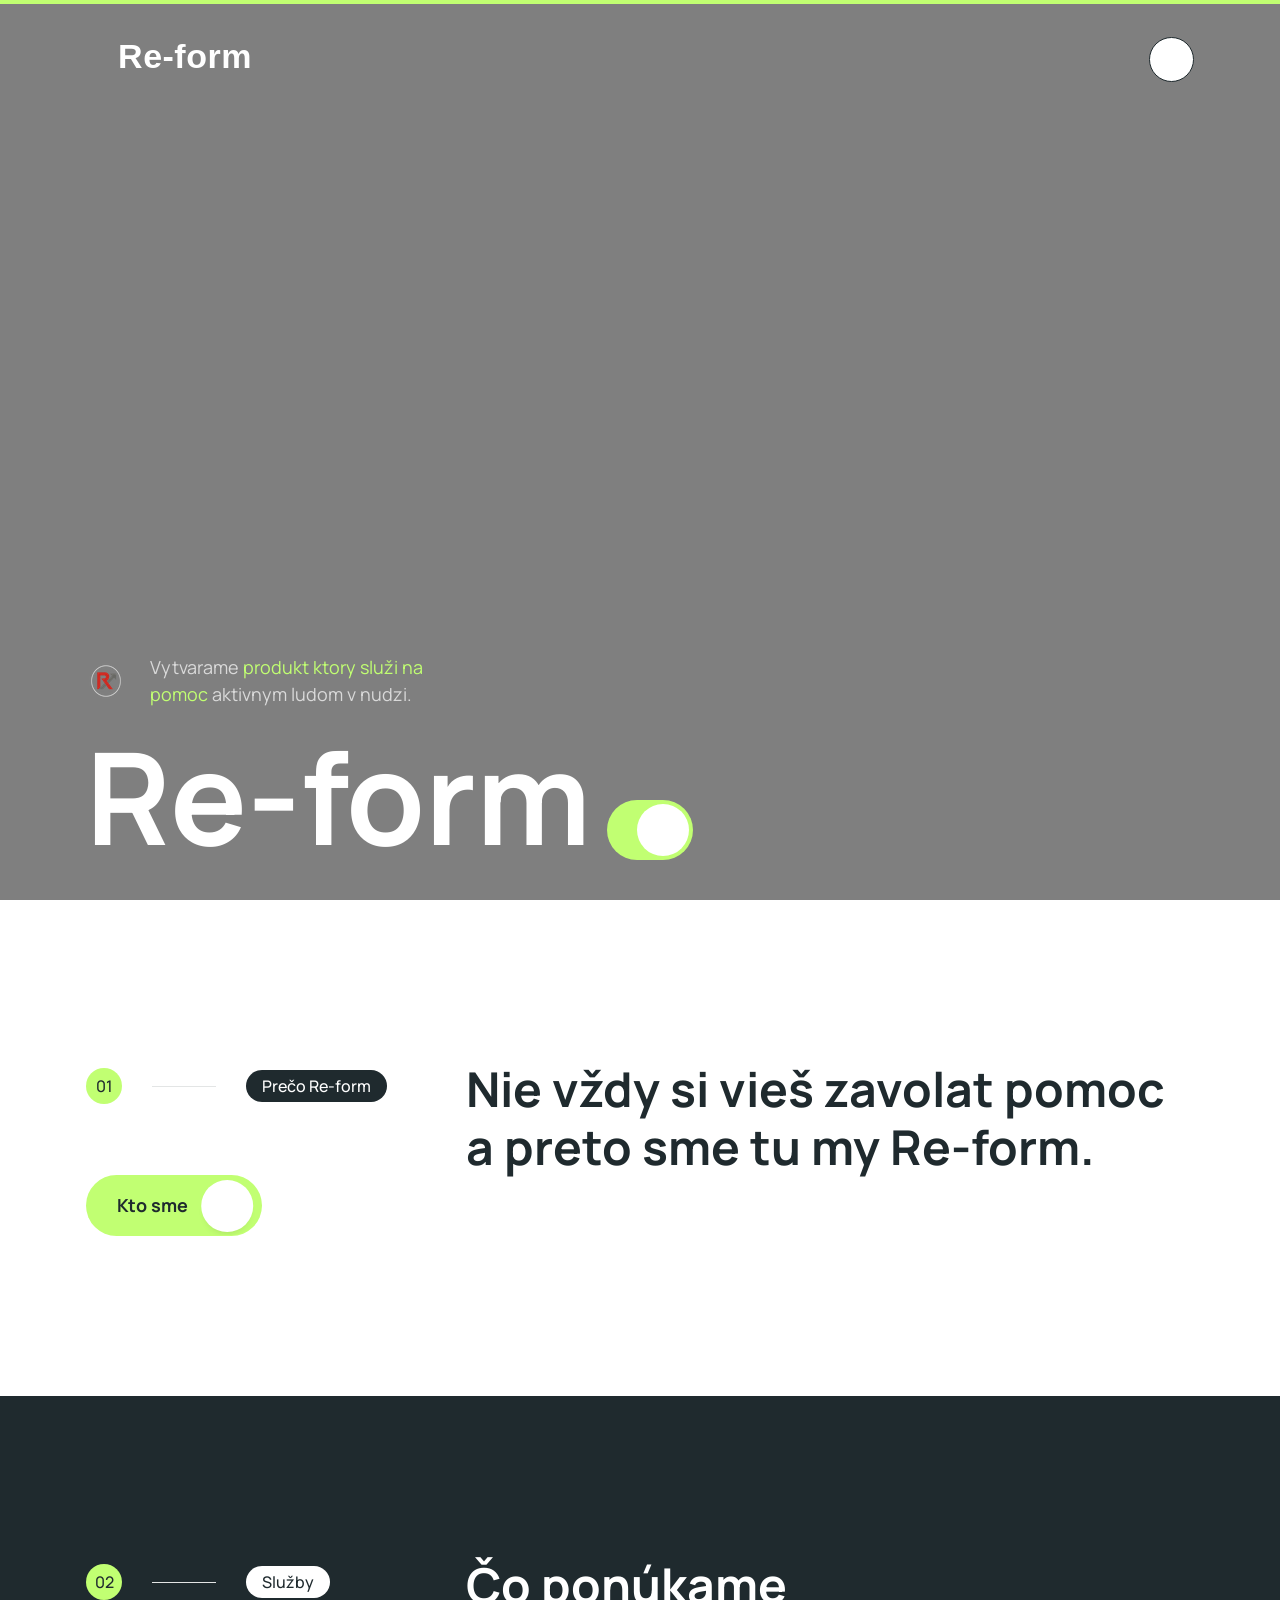
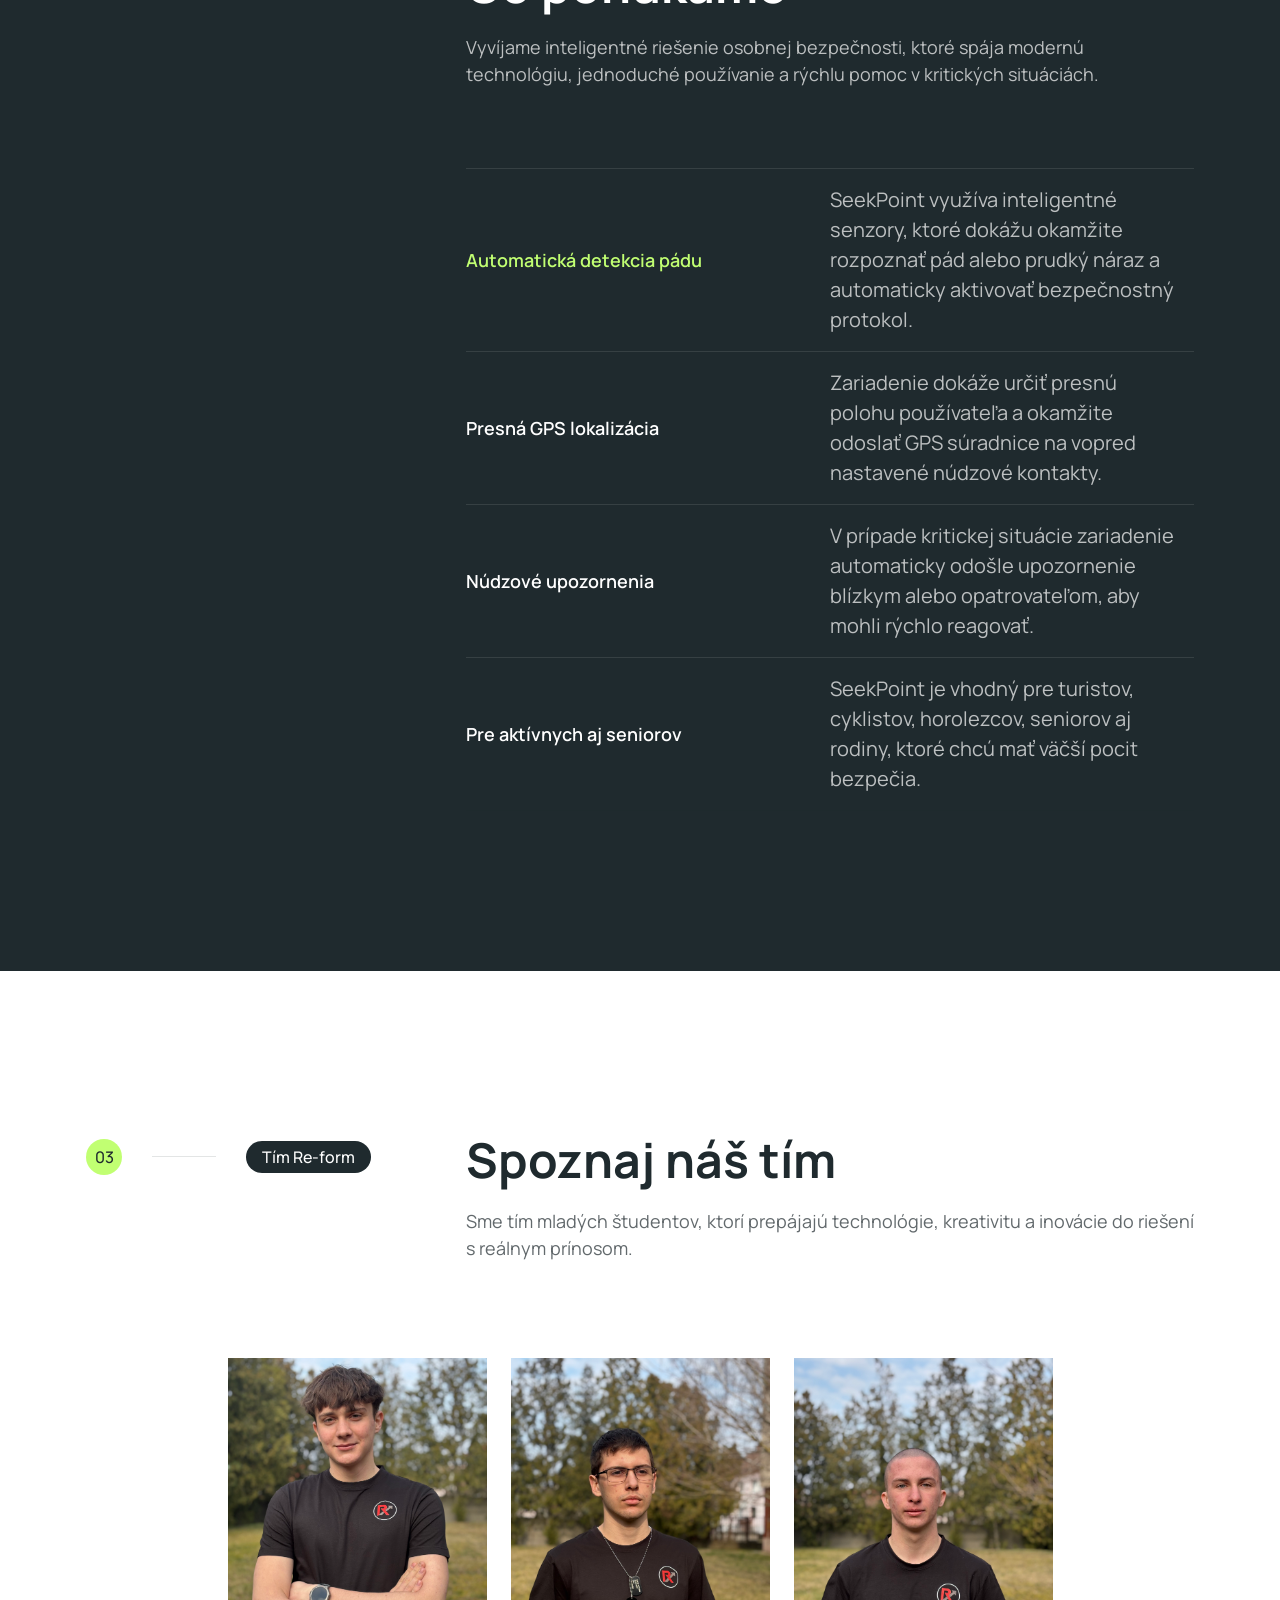
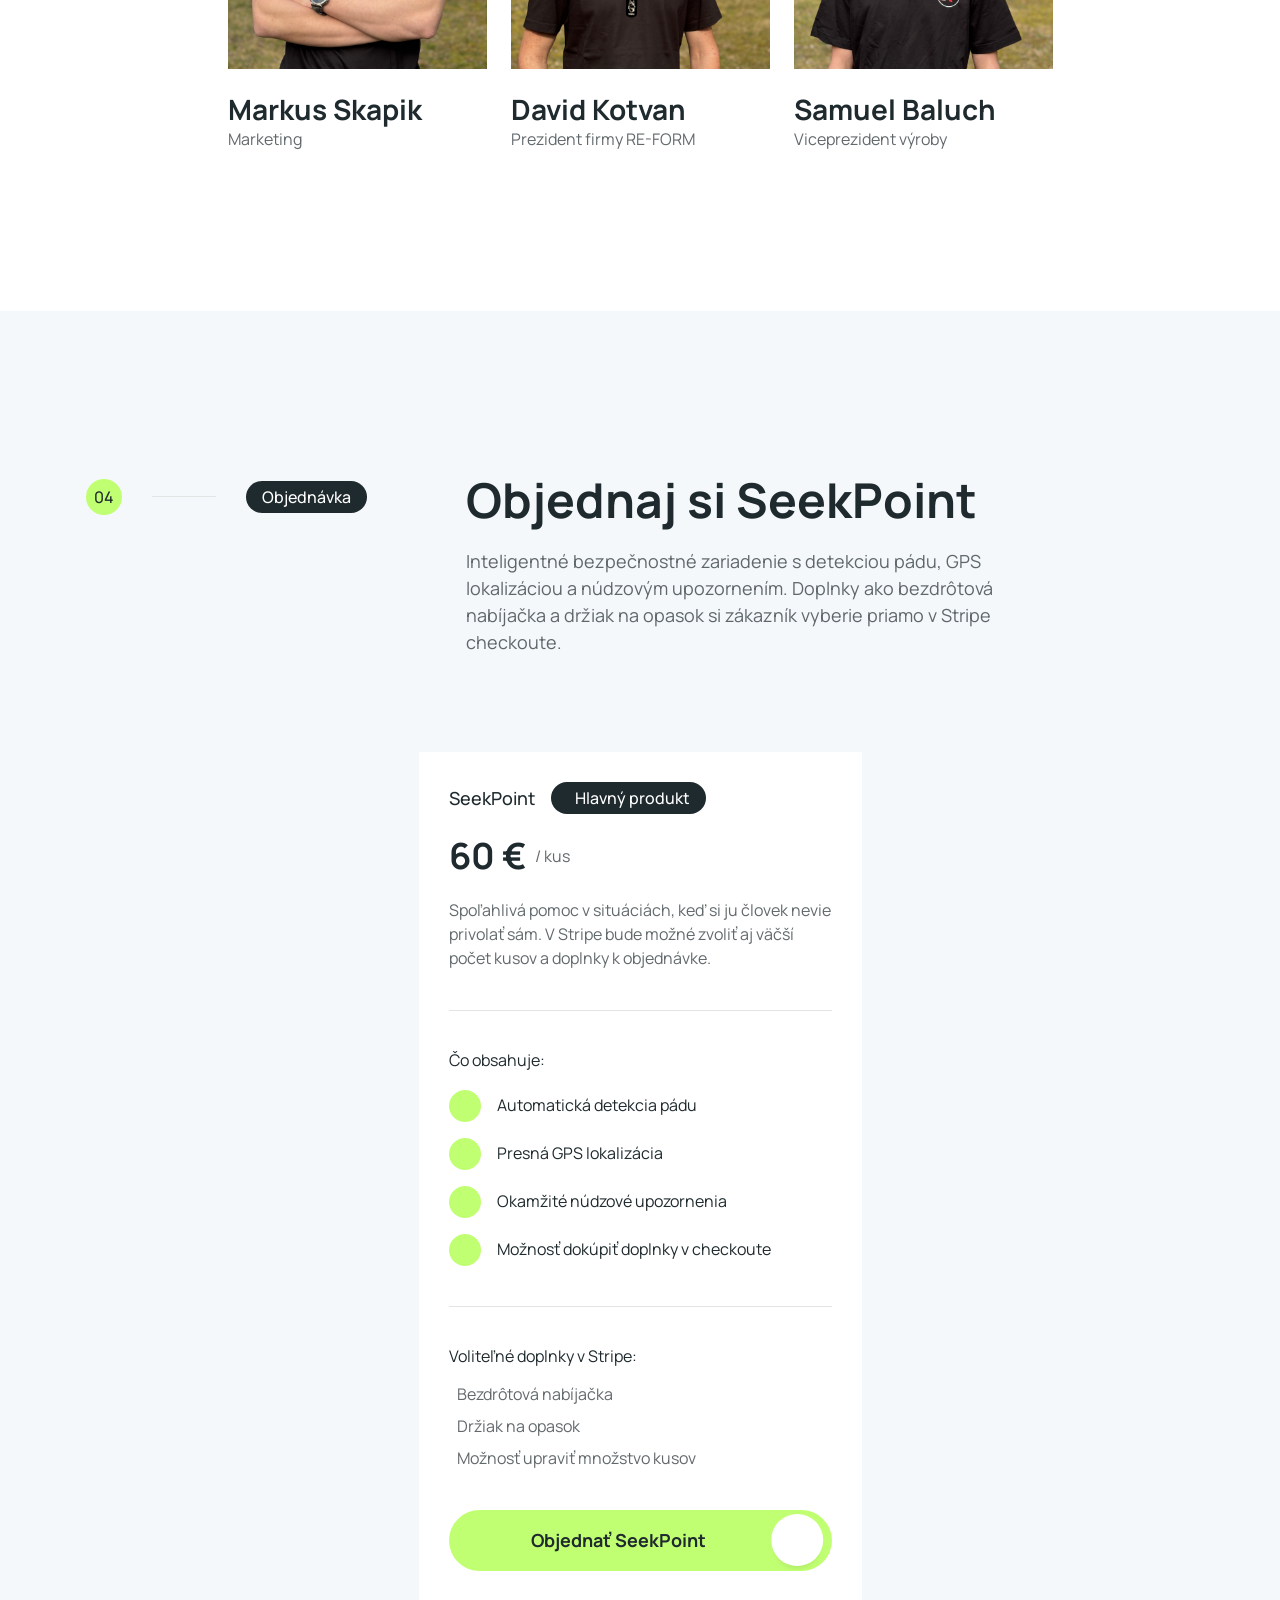
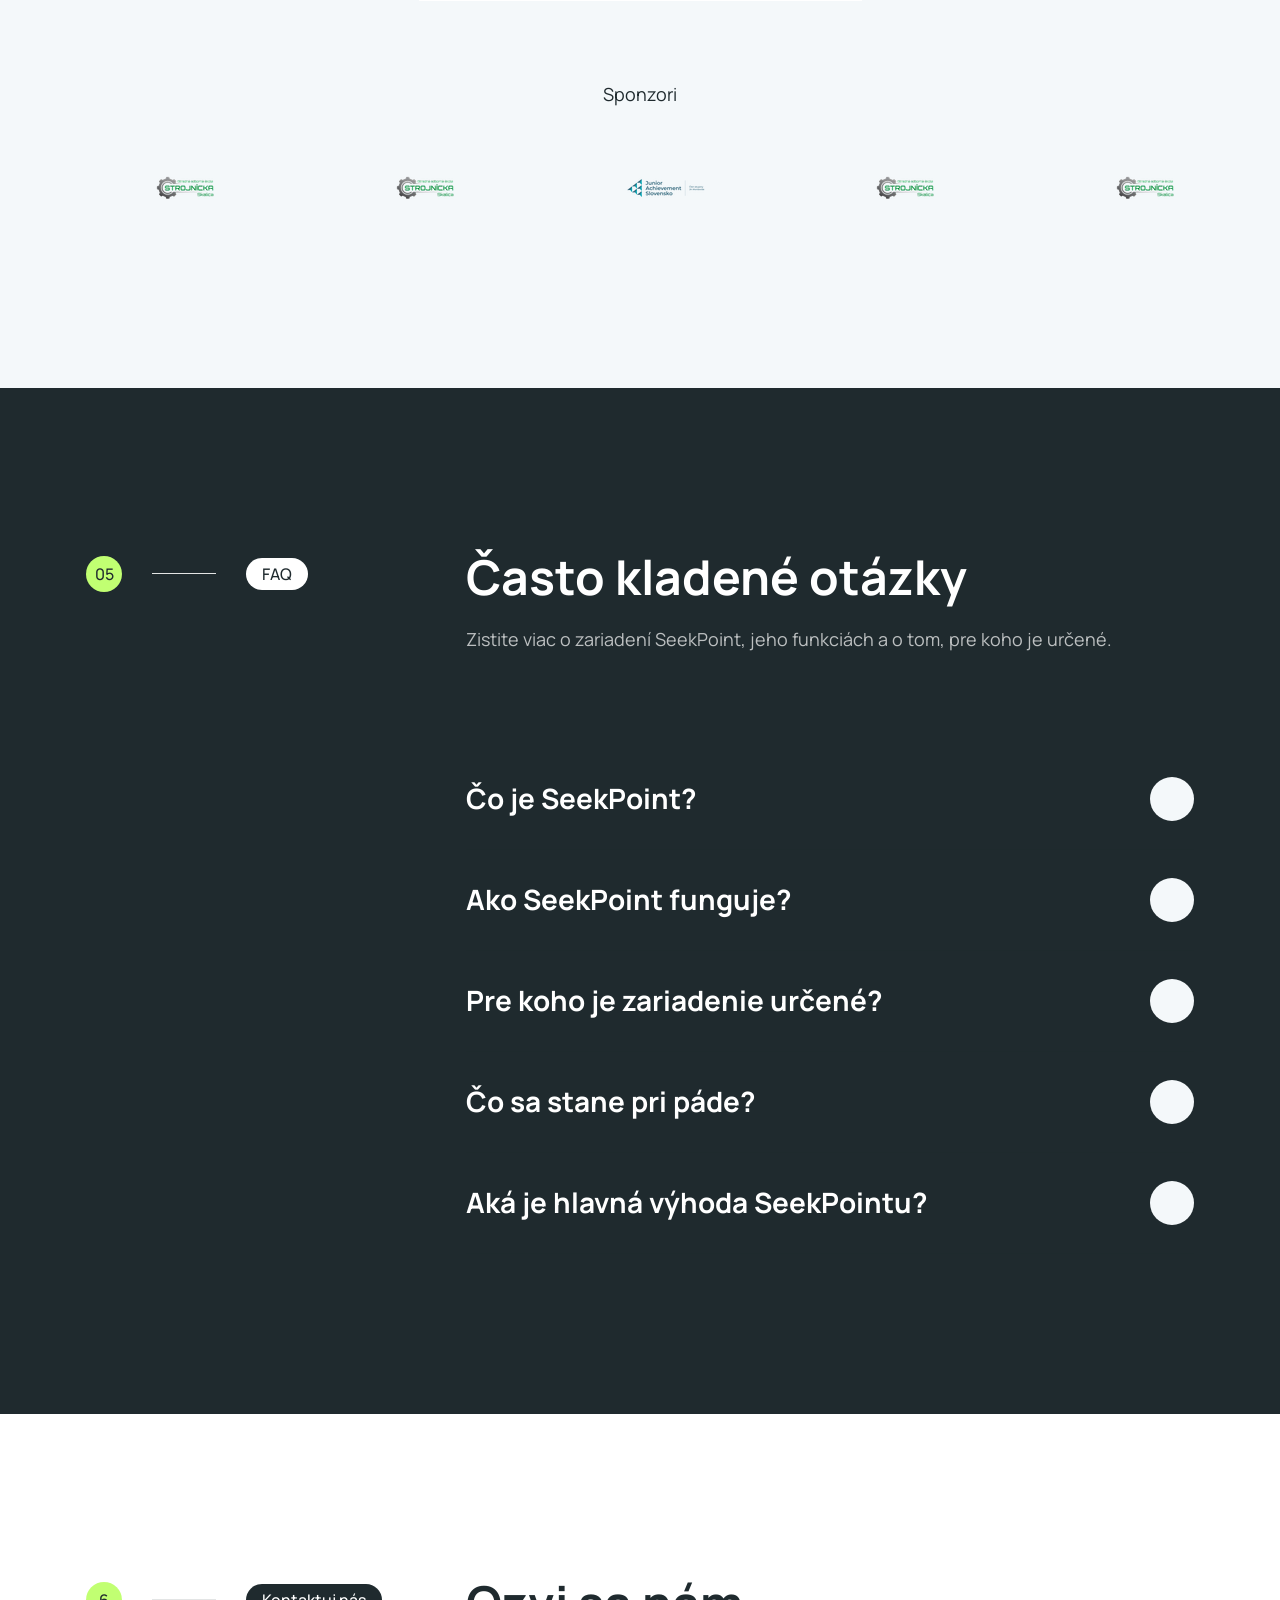
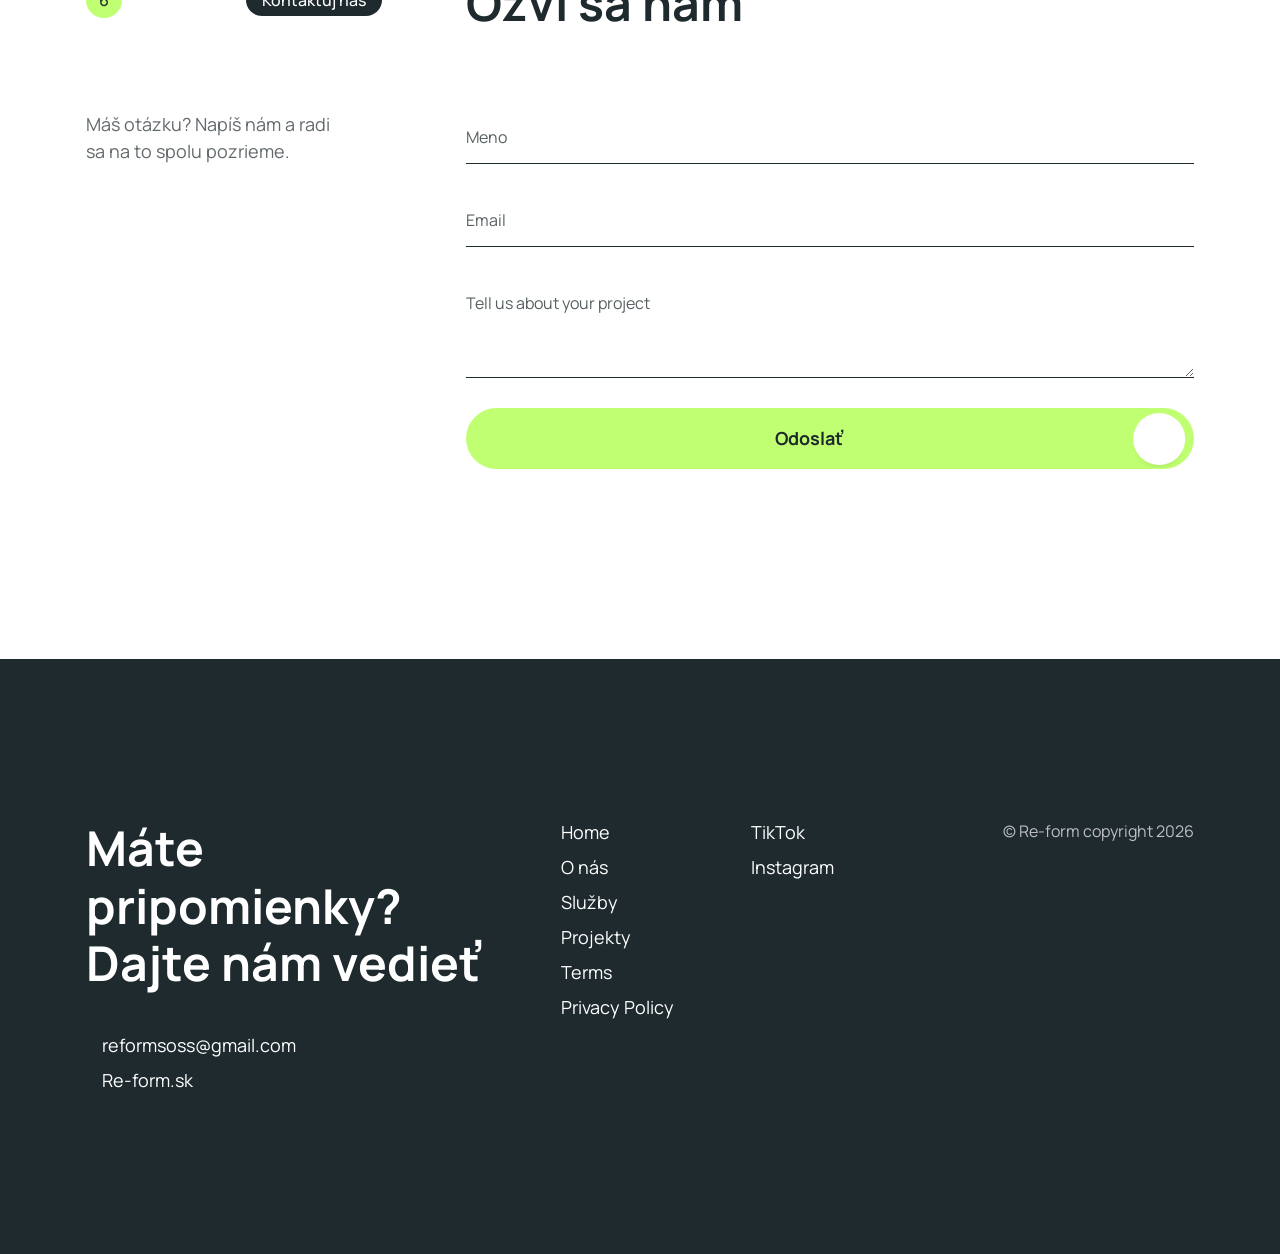
==== commit ec904753: "Update index.html" ====
--- a/index.html
+++ b/index.html
@@ -1,19 +1,1098 @@
 <!doctype html>
-<html lang="en">
+<html lang="sk">
 
 <head>
   <meta charset="utf-8">
   <meta name="viewport" content="width=device-width, initial-scale=1">
-  <meta http-equiv = "refresh" content = "0 ; url = './html/index.html'"/>
   <title>Re-form</title>
-  <link rel="shortcut icon" type="image/png" href="./assets/images/logos/favicon.svg" />
-  <link rel="stylesheet" href="./assets/libs/owl.carousel/dist/assets/owl.carousel.min.css">
-  <link rel="stylesheet" href="./assets/libs/aos-master/dist/aos.css">
-  <link rel="stylesheet" href="./assets/css/styles.css" />
+  <link rel="shortcut icon" type="image/png" href="../assets/images/logos/favicon.svg" />
+  <link rel="stylesheet" href="../assets/libs/owl.carousel/dist/assets/owl.carousel.min.css">
+  <link rel="stylesheet" href="../assets/libs/aos-master/dist/aos.css">
+  <link rel="stylesheet" href="../assets/css/styles.css" />
 </head>
-
 <body>
-<!-- NOTE: Please go to the './html/index.html' file to edit -->
+
+ <!-- Header -->
+<header class="header border-4 border-primary border-top position-fixed start-0 top-0 w-100">
+  <div class="container">
+    <div class="header-wrapper d-flex align-items-center justify-content-between">
+
+      <div class="logo">
+        <a href="index.html" class="logo-white">
+          <img src="../assets/images/logos/logo-white.svg" alt="logo" class="img-fluid">
+        </a>
+        <a href="index.html" class="logo-dark">
+          <img src="../assets/images/logos/logo-dark.svg" alt="logo" class="img-fluid">
+        </a>
+      </div>
+
+      <div class="d-flex align-items-center gap-4">
+
+        <div class="btn-group">
+          <button
+            class="btn btn-secondary toggle-menu round-45 p-2 d-flex align-items-center justify-content-center bg-white rounded-circle"
+            type="button"
+            data-bs-toggle="dropdown"
+            data-bs-auto-close="true"
+            aria-expanded="false">
+
+            <iconify-icon icon="solar:hamburger-menu-line-duotone" class="menu-icon fs-8 text-dark"></iconify-icon>
+
+          </button>
+
+          <ul class="dropdown-menu dropdown-menu-end p-4">
+
+            <div class="d-flex flex-column gap-6">
+
+              <div class="hstack justify-content-between border-bottom pb-6">
+                <p class="mb-0 fs-5 text-dark">Menu</p>
+                <button type="button" class="btn-close opacity-75" aria-label="Close"></button>
+              </div>
+
+              <div class="d-flex flex-column gap-3">
+
+                <ul class="header-menu list-unstyled mb-0 d-flex flex-column gap-2">
+
+                  <li class="header-item">
+                    <a href="index.html"
+                       class="header-link active hstack gap-2 fs-7 fw-bold text-dark">
+
+                      <img src="../assets/images/svgs/secondary-leaf.svg"
+                           width="20"
+                           height="20"
+                           class="img-fluid animate-spin">
+
+                      Domov
+                    </a>
+                  </li>
+
+                  <li class="header-item">
+                    <a href="about-us.html"
+                       class="header-link hstack gap-2 fs-7 fw-bold text-dark">
+
+                      <img src="../assets/images/svgs/secondary-leaf.svg"
+                           width="20"
+                           height="20"
+                           class="img-fluid animate-spin">
+
+                      O nás
+                    </a>
+                  </li>
+
+                  <li class="header-item">
+                    <a href="projects.html"
+                       class="header-link hstack gap-2 fs-7 fw-bold text-dark">
+
+                      <img src="../assets/images/svgs/secondary-leaf.svg"
+                           width="20"
+                           height="20"
+                           class="img-fluid animate-spin">
+
+                      Projekty
+                    </a>
+                  </li>
+
+                  <li class="header-item">
+                    <a href="#services"
+                       class="header-link hstack gap-2 fs-7 fw-bold text-dark">
+
+                      <img src="../assets/images/svgs/secondary-leaf.svg"
+                           width="20"
+                           height="20"
+                           class="img-fluid animate-spin">
+
+                      Služby
+                    </a>
+                  </li>
+
+                  <li class="header-item">
+                    <a href="contact.html"
+                       class="header-link hstack gap-2 fs-7 fw-bold text-dark">
+
+                      <img src="../assets/images/svgs/secondary-leaf.svg"
+                           width="20"
+                           height="20"
+                           class="img-fluid animate-spin">
+
+                      Kontaktuj nás
+                    </a>
+                  </li>
+
+                </ul>
+
+                <a class="header-link hstack gap-2 fs-8 fw-bold text-dark"
+                   href="mailto:reformsoss@gmail.com">
+                  reformsoss@gmail.com
+                </a>
+
+              </div>
+
+            </div>
+
+          </ul>
+        </div>
+
+      </div>
+
+    </div>
+  </div>
+</header>
+
+  <!--  Page Wrapper -->
+  <div class="page-wrapper overflow-hidden">
+
+    <!--  Banner Section -->
+    <section class="banner-section position-relative d-flex align-items-end min-vh-100">
+      <video class="position-absolute top-0 start-0 w-100 h-100 object-fit-cover" autoplay muted loop playsinline>
+        <source src="../assets/images/backgrounds/banner-video.mp4" type="video/mp4" />
+      </video>
+      <div class="container">
+        <div class="d-flex flex-column gap-4 pb-8 position-relative z-1">
+          <div class="row align-items-center">
+            <div class="col-xl-4">
+              <div class="d-flex align-items-center gap-4" data-aos="fade-up" data-aos-delay="100"
+                data-aos-duration="1000">
+                <img src="../assets/images/svgs/primary-leaf.svg" alt="" class="img-fluid animate-spin">
+                <p class="mb-0 text-white fs-5 text-opacity-70">Vytvarame<span
+                    class="text-primary"> produkt ktory služi na pomoc</span>  aktivnym ludom v nudzi.</p>
+              </div>
+            </div>
+          </div>
+          <div class="d-flex align-items-end gap-3" data-aos="fade-up" data-aos-delay="200" data-aos-duration="1000">
+            <h1 class="mb-0 fs-16 text-white lh-1">Re-form</h1>
+            <a href="javascript:void(0)" class="p-1 ps-7 bg-primary rounded-pill">
+              <span class="bg-white round-52 rounded-circle d-flex align-items-center justify-content-center">
+                <iconify-icon icon="lucide:arrow-up-right" class="fs-8 text-dark"></iconify-icon>
+              </span>
+            </a>
+          </div>
+        </div>
+      </div>
+    </section>
+
+    <!--  Stats & Facts Section -->
+      <section class="stats-facts py-5 py-lg-11 py-xl-12 position-relative overflow-hidden">
+      <div class="container">
+        <div class="row gap-7 gap-xl-0">
+          <div class="col-xl-4 col-xxl-4">
+            <div class="d-flex align-items-center gap-7 py-2" data-aos="fade-right" data-aos-delay="100"
+              data-aos-duration="1000">
+              <span
+                class="round-36 flex-shrink-0 text-dark rounded-circle bg-primary hstack justify-content-center fw-medium">01</span>
+              <hr class="border-line">
+              <span class="badge text-bg-dark">Prečo Re-form</span>
+            </div>
+          </div>
+          <div class="col-xl-8 col-xxl-7">
+            <div class="d-flex flex-column gap-9">
+              <div class="row">
+                <div class="col-xxl-8">
+                  <div class="d-flex flex-column gap-6" data-aos="fade-up" data-aos-delay="100"
+                    data-aos-duration="1000">
+                    <h2 class="mb-0">Nie vždy si vieš zavolat pomoc a preto sme tu my Re-form.</h2>
+                  </div>
+                </div>
+              </div>
+             
+                  </div>
+                </div>
+              </div>
+              <a href="about-us.html" class="btn" data-aos="fade-up" data-aos-delay="500" data-aos-duration="1000">
+                <span class="btn-text">Kto sme</span>
+                <iconify-icon icon="lucide:arrow-up-right"
+                  class="btn-icon bg-white text-dark round-52 rounded-circle hstack justify-content-center fs-7 shadow-sm"></iconify-icon>
+              </a>
+            </div>
+          </div>
+        </div>
+      </div>
+      <div class="position-absolute bottom-0 start-0" data-aos="zoom-in" data-aos-delay="100" data-aos-duration="1000">
+        <img src="../assets/images/backgrounds/stats-facts-bg.svg" alt="" class="img-fluid">
+      </div>
+    </section>
+  
+<!--  Services Section -->
+<section class="services py-5 py-lg-11 py-xl-12 bg-dark" id="services">
+  <div class="container">
+    <div class="d-flex flex-column gap-5 gap-xl-10">
+
+      <div class="row gap-7 gap-xl-0">
+        <div class="col-xl-4 col-xxl-4">
+          <div class="d-flex align-items-center gap-7 py-2"
+            data-aos="fade-right"
+            data-aos-delay="100"
+            data-aos-duration="1000">
+
+            <span class="round-36 flex-shrink-0 text-dark rounded-circle bg-primary hstack justify-content-center fw-medium">
+              02
+            </span>
+
+            <hr class="border-line bg-white">
+
+            <span class="badge text-dark bg-white">Služby</span>
+
+          </div>
+        </div>
+
+        <div class="col-xl-8 col-xxl-7">
+          <div class="row">
+            <div class="col-xxl-8">
+
+              <div class="d-flex flex-column gap-6"
+                data-aos="fade-up"
+                data-aos-delay="100"
+                data-aos-duration="1000">
+
+                <h2 class="mb-0 text-white">Čo ponúkame</h2>
+
+                <p class="fs-5 mb-0 text-white text-opacity-70">
+                  Vyvíjame inteligentné riešenie osobnej bezpečnosti, ktoré spája modernú technológiu,
+                  jednoduché používanie a rýchlu pomoc v kritických situáciách.
+                </p>
+
+              </div>
+
+            </div>
+          </div>
+        </div>
+      </div>
+
+
+      <div class="services-tab">
+        <div class="row gap-5 gap-xl-0">
+
+          <!-- IMAGE -->
+          <div class="col-xl-4">
+
+            <div class="tab-content services-images"
+              data-aos="zoom-in"
+              data-aos-delay="100"
+              data-aos-duration="1000">
+
+              <div class="tab-pane active fade show" id="one">
+                <img src="../assets/images/services/services-img-1.jpg" class="img-fluid" alt="">
+              </div>
+
+              <div class="tab-pane fade" id="two">
+                <img src="../assets/images/services/services-img-2.jpg" class="img-fluid" alt="">
+              </div>
+
+              <div class="tab-pane fade" id="three">
+                <img src="../assets/images/services/services-img-3.jpg" class="img-fluid" alt="">
+              </div>
+
+              <div class="tab-pane fade" id="four">
+                <img src="../assets/images/services/services-img-4.jpg" class="img-fluid" alt="">
+              </div>
+
+            </div>
+
+          </div>
+
+
+          <!-- TEXT -->
+          <div class="col-xl-8">
+            <div class="d-flex flex-column gap-5">
+
+              <ul class="nav nav-tabs"
+                id="myTab"
+                role="tablist"
+                data-aos="fade-up"
+                data-aos-delay="200"
+                data-aos-duration="1000">
+
+
+                <!-- 1 -->
+                <li class="nav-item py-2 py-lg-3 border-top border-white border-opacity-10 d-flex align-items-center w-100">
+
+                  <div class="row w-100 align-items-center gx-3">
+
+                    <div class="col-lg-6 col-xxl-5">
+
+                      <button class="nav-link fs-5 fw-semibold py-1 px-0 border-0 rounded-0 flex-shrink-0 active"
+                        id="one-tab"
+                        data-bs-toggle="tab"
+                        data-bs-target="#one"
+                        type="button">
+
+                        Automatická detekcia pádu
+                      </button>
+
+                    </div>
+
+                    <div class="col-lg-6 col-xxl-7">
+
+                      <p class="fs-6 text-white text-opacity-70 mb-0">
+                        SeekPoint využíva inteligentné senzory, ktoré dokážu okamžite rozpoznať pád
+                        alebo prudký náraz a automaticky aktivovať bezpečnostný protokol.
+                      </p>
+
+                    </div>
+
+                  </div>
+
+                </li>
+
+
+                <!-- 2 -->
+                <li class="nav-item py-2 py-lg-3 border-top border-white border-opacity-10 d-flex align-items-center w-100">
+
+                  <div class="row w-100 align-items-center gx-3">
+
+                    <div class="col-lg-6 col-xxl-5">
+
+                      <button class="nav-link fs-5 fw-semibold py-1 px-0 border-0 rounded-0 flex-shrink-0"
+                        id="two-tab"
+                        data-bs-toggle="tab"
+                        data-bs-target="#two"
+                        type="button">
+
+                        Presná GPS lokalizácia
+                      </button>
+
+                    </div>
+
+                    <div class="col-lg-6 col-xxl-7">
+
+                      <p class="fs-6 text-white text-opacity-70 mb-0">
+                        Zariadenie dokáže určiť presnú polohu používateľa a okamžite odoslať GPS súradnice
+                        na vopred nastavené núdzové kontakty.
+                      </p>
+
+                    </div>
+
+                  </div>
+
+                </li>
+
+
+                <!-- 3 -->
+                <li class="nav-item py-2 py-lg-3 border-top border-white border-opacity-10 d-flex align-items-center w-100">
+
+                  <div class="row w-100 align-items-center gx-3">
+
+                    <div class="col-lg-6 col-xxl-5">
+
+                      <button class="nav-link fs-5 fw-semibold py-1 px-0 border-0 rounded-0 flex-shrink-0"
+                        id="three-tab"
+                        data-bs-toggle="tab"
+                        data-bs-target="#three"
+                        type="button">
+
+                        Núdzové upozornenia
+                      </button>
+
+                    </div>
+
+                    <div class="col-lg-6 col-xxl-7">
+
+                      <p class="fs-6 text-white text-opacity-70 mb-0">
+                        V prípade kritickej situácie zariadenie automaticky odošle upozornenie
+                        blízkym alebo opatrovateľom, aby mohli rýchlo reagovať.
+                      </p>
+
+                    </div>
+
+                  </div>
+
+                </li>
+
+
+                <!-- 4 -->
+                <li class="nav-item py-2 py-lg-3 border-top border-white border-opacity-10 d-flex align-items-center w-100">
+
+                  <div class="row w-100 align-items-center gx-3">
+
+                    <div class="col-lg-6 col-xxl-5">
+
+                      <button class="nav-link fs-5 fw-semibold py-1 px-0 border-0 rounded-0 flex-shrink-0"
+                        id="four-tab"
+                        data-bs-toggle="tab"
+                        data-bs-target="#four"
+                        type="button">
+
+                        Pre aktívnych aj seniorov
+                      </button>
+
+                    </div>
+
+                    <div class="col-lg-6 col-xxl-7">
+
+                      <p class="fs-6 text-white text-opacity-70 mb-0">
+                        SeekPoint je vhodný pre turistov, cyklistov, horolezcov,
+                        seniorov aj rodiny, ktoré chcú mať väčší pocit bezpečia.
+                      </p>
+
+                    </div>
+
+                  </div>
+
+                </li>
+
+              </ul>
+
+            </div>
+          </div>
+
+        </div>
+      </div>
+
+    </div>
+  </div>
+</section>
+
+<!-- Meet our team Section -->
+<section class="meet-our-team py-5 py-lg-11 py-xl-12">
+  <div class="container">
+    <div class="d-flex flex-column gap-5 gap-xl-11">
+
+      <div class="row gap-7 gap-xl-0">
+        <div class="col-xl-4 col-xxl-4">
+          <div class="d-flex align-items-center gap-7 py-2"
+            data-aos="fade-right"
+            data-aos-delay="100"
+            data-aos-duration="1000">
+
+            <span class="round-36 flex-shrink-0 text-dark rounded-circle bg-primary hstack justify-content-center fw-medium">
+              03
+            </span>
+
+            <hr class="border-line bg-white">
+
+            <span class="badge text-bg-dark">Tím Re-form</span>
+          </div>
+        </div>
+
+        <div class="col-xl-8 col-xxl-7">
+          <div class="row">
+            <div class="col-xxl-8">
+              <div class="d-flex flex-column gap-6"
+                data-aos="fade-up"
+                data-aos-delay="100"
+                data-aos-duration="1000">
+
+                <h2 class="mb-0">Spoznaj náš tím</h2>
+
+                <p class="fs-5 mb-0 text-opacity-70">
+                  Sme tím mladých študentov, ktorí prepájajú technológie,
+                  kreativitu a inovácie do riešení s reálnym prínosom.
+                </p>
+
+              </div>
+            </div>
+          </div>
+        </div>
+      </div>
+
+      <!-- TEAM MEMBERS -->
+      <div class="row justify-content-center g-4">
+
+        <!-- MARKUS -->
+        <div class="col-md-6 col-xl-3">
+          <div class="meet-team d-flex flex-column gap-4"
+            data-aos="fade-up"
+            data-aos-delay="100"
+            data-aos-duration="1000">
+
+            <div class="meet-team-img position-relative overflow-hidden">
+              <img src="../assets/images/team/team-img-1.jpg" alt="Markus Skapik" class="img-fluid w-100">
+
+              <div class="meet-team-overlay p-7 d-flex flex-column justify-content-end">
+                <ul class="social list-unstyled mb-0 hstack gap-2 justify-content-end">
+                  <li>
+                    <a href="https://www.instagram.com/markusskapik/" target="_blank" rel="noopener noreferrer"
+                      class="btn bg-white p-2 round-45 rounded-circle hstack justify-content-center"
+                      aria-label="Instagram Markus Skapik">
+                      <img src="../assets/images/svgs/icon-instagram.svg" alt="instagram">
+                    </a>
+                  </li>
+                </ul>
+              </div>
+            </div>
+
+            <div class="meet-team-details">
+              <h4 class="mb-0">Markus Skapik</h4>
+              <p class="mb-0">Marketing</p>
+            </div>
+
+          </div>
+        </div>
+
+        <!-- DAVID -->
+        <div class="col-md-6 col-xl-3">
+          <div class="meet-team d-flex flex-column gap-4"
+            data-aos="fade-up"
+            data-aos-delay="200"
+            data-aos-duration="1000">
+
+            <div class="meet-team-img position-relative overflow-hidden">
+              <img src="../assets/images/team/team-img-2.jpg" alt="David Kotvan" class="img-fluid w-100">
+
+              <div class="meet-team-overlay p-7 d-flex flex-column justify-content-end">
+                <ul class="social list-unstyled mb-0 hstack gap-2 justify-content-end">
+                  <li>
+                    <a href="https://www.instagram.com/_tehlicka_/" target="_blank" rel="noopener noreferrer"
+                      class="btn bg-white p-2 round-45 rounded-circle hstack justify-content-center"
+                      aria-label="Instagram David Kotvan">
+                      <img src="../assets/images/svgs/icon-instagram.svg" alt="instagram">
+                    </a>
+                  </li>
+                </ul>
+              </div>
+            </div>
+
+            <div class="meet-team-details">
+              <h4 class="mb-0">David Kotvan</h4>
+              <p class="mb-0">Prezident firmy RE-FORM</p>
+            </div>
+
+          </div>
+        </div>
+
+        <!-- SAMUEL -->
+        <div class="col-md-6 col-xl-3">
+          <div class="meet-team d-flex flex-column gap-4"
+            data-aos="fade-up"
+            data-aos-delay="300"
+            data-aos-duration="1000">
+
+            <div class="meet-team-img position-relative overflow-hidden">
+              <img src="../assets/images/team/team-img-3.jpg" alt="Samuel Baluch" class="img-fluid w-100">
+
+              <div class="meet-team-overlay p-7 d-flex flex-column justify-content-end">
+                <ul class="social list-unstyled mb-0 hstack gap-2 justify-content-end">
+                  <li>
+                    <a href="https://www.instagram.com/_samuel.baluch/" target="_blank" rel="noopener noreferrer"
+                      class="btn bg-white p-2 round-45 rounded-circle hstack justify-content-center"
+                      aria-label="Instagram Samuel Baluch">
+                      <img src="../assets/images/svgs/icon-instagram.svg" alt="instagram">
+                    </a>
+                  </li>
+                </ul>
+              </div>
+            </div>
+
+            <div class="meet-team-details">
+              <h4 class="mb-0">Samuel Baluch</h4>
+              <p class="mb-0">Viceprezident výroby</p>
+            </div>
+
+          </div>
+        </div>
+
+      </div>
+    </div>
+  </div>
+</section>
+
+    <!-- Pricing / Order Section -->
+<section class="pricing-section py-5 py-lg-11 py-xl-12 bg-light-gray" id="order">
+  <div class="container">
+    <div class="d-flex flex-column gap-5 gap-xl-10">
+
+      <div class="d-flex flex-column gap-5 gap-xl-11">
+        <div class="row gap-7 gap-xl-0">
+          <div class="col-xl-4 col-xxl-4">
+            <div class="d-flex align-items-center gap-7 py-2" data-aos="fade-right" data-aos-delay="100"
+              data-aos-duration="1000">
+              <span
+                class="round-36 flex-shrink-0 text-dark rounded-circle bg-primary hstack justify-content-center fw-medium">04</span>
+              <hr class="border-line bg-white">
+              <span class="badge text-bg-dark">Objednávka</span>
+            </div>
+          </div>
+
+          <div class="col-xl-6 col-xxl-5">
+            <div class="row">
+              <div class="col-xxl-8">
+                <div class="d-flex flex-column gap-6" data-aos="fade-up" data-aos-delay="100"
+                  data-aos-duration="1000">
+                  <h2 class="mb-0">Objednaj si SeekPoint</h2>
+                  <p class="fs-5 mb-0 text-opacity-70">
+                    Inteligentné bezpečnostné zariadenie s detekciou pádu, GPS lokalizáciou a núdzovým upozornením.
+                    Doplnky ako bezdrôtová nabíjačka a držiak na opasok si zákazník vyberie priamo v Stripe checkoute.
+                  </p>
+                </div>
+              </div>
+            </div>
+          </div>
+        </div>
+
+        <div class="row justify-content-center">
+          <div class="col-lg-6 col-xl-5 d-flex align-items-stretch">
+            <div class="card w-100" data-aos="fade-up" data-aos-delay="100" data-aos-duration="1000">
+              <div class="card-body p-7 p-xxl-5 d-flex flex-column gap-8">
+
+                <div class="d-flex flex-column gap-6">
+                  <div class="hstack gap-3">
+                    <h5 class="mb-0 fw-medium">SeekPoint</h5>
+                    <span class="badge text-bg-dark hstack gap-2">
+                      <iconify-icon icon="lucide:shield-check" class="fs-5"></iconify-icon>
+                      Hlavný produkt
+                    </span>
+                  </div>
+
+                  <div class="hstack gap-2">
+                    <h3 class="mb-0">60 €</h3>
+                    <p class="mb-0">/ kus</p>
+                  </div>
+
+                  <p class="mb-0">
+                    Spoľahlivá pomoc v situáciách, keď si ju človek nevie privolať sám.
+                    V Stripe bude možné zvoliť aj väčší počet kusov a doplnky k objednávke.
+                  </p>
+                </div>
+
+                <div class="pt-8 border-top d-flex flex-column gap-6">
+                  <h6 class="mb-0 fw-normal">Čo obsahuje:</h6>
+                  <ul class="list-unstyled d-flex flex-column gap-3 mb-0">
+                    <li class="hstack gap-3">
+                      <span
+                        class="round-32 rounded-circle bg-primary flex-shrink-0 hstack justify-content-center">
+                        <iconify-icon icon="lucide:check" class="fs-6 text-dark"></iconify-icon>
+                      </span>
+                      <h6 class="mb-0 fw-normal">Automatická detekcia pádu</h6>
+                    </li>
+
+                    <li class="hstack gap-3">
+                      <span
+                        class="round-32 rounded-circle bg-primary flex-shrink-0 hstack justify-content-center">
+                        <iconify-icon icon="lucide:check" class="fs-6 text-dark"></iconify-icon>
+                      </span>
+                      <h6 class="mb-0 fw-normal">Presná GPS lokalizácia</h6>
+                    </li>
+
+                    <li class="hstack gap-3">
+                      <span
+                        class="round-32 rounded-circle bg-primary flex-shrink-0 hstack justify-content-center">
+                        <iconify-icon icon="lucide:check" class="fs-6 text-dark"></iconify-icon>
+                      </span>
+                      <h6 class="mb-0 fw-normal">Okamžité núdzové upozornenia</h6>
+                    </li>
+
+                    <li class="hstack gap-3">
+                      <span
+                        class="round-32 rounded-circle bg-primary flex-shrink-0 hstack justify-content-center">
+                        <iconify-icon icon="lucide:check" class="fs-6 text-dark"></iconify-icon>
+                      </span>
+                      <h6 class="mb-0 fw-normal">Možnosť dokúpiť doplnky v checkoute</h6>
+                    </li>
+                  </ul>
+                </div>
+
+                <div class="pt-8 border-top d-flex flex-column gap-3">
+                  <h6 class="mb-0 fw-normal">Voliteľné doplnky v Stripe:</h6>
+                  <ul class="list-unstyled d-flex flex-column gap-2 mb-0">
+                    <li class="hstack gap-2">
+                      <iconify-icon icon="lucide:plus" class="fs-6 text-dark"></iconify-icon>
+                      <p class="mb-0">Bezdrôtová nabíjačka</p>
+                    </li>
+                    <li class="hstack gap-2">
+                      <iconify-icon icon="lucide:plus" class="fs-6 text-dark"></iconify-icon>
+                      <p class="mb-0">Držiak na opasok</p>
+                    </li>
+                    <li class="hstack gap-2">
+                      <iconify-icon icon="lucide:plus" class="fs-6 text-dark"></iconify-icon>
+                      <p class="mb-0">Možnosť upraviť množstvo kusov</p>
+                    </li>
+                  </ul>
+                </div>
+
+                <a href="https://buy.stripe.com/4gM6oHcQn1bAgSGaThfAc00"
+                  target="_blank"
+                  rel="noopener noreferrer"
+                  class="btn w-100 justify-content-center">
+                  <span class="btn-text">Objednať SeekPoint</span>
+                  <iconify-icon icon="lucide:arrow-up-right"
+                    class="btn-icon bg-white text-dark round-52 rounded-circle hstack justify-content-center fs-7 shadow-sm"></iconify-icon>
+                </a>
+
+              
+</div>
+</div>
+</div>
+</div>
+</div>
+<div class="d-flex flex-column gap-8" data-aos="fade-up" data-aos-delay="100" data-aos-duration="1000">
+  <p class="fs-5 mb-0 text-center text-dark">Sponzori</p>
+  <div class="marquee w-100 d-flex align-items-center overflow-hidden">
+    <div class="marquee-content d-flex align-items-center gap-8">
+
+      <div class="marquee-tag hstack justify-content-center">
+        <a href="https://www.firma.jaslovensko.sk/o-programe" target="_blank">
+          <img src="../assets/images/pricing/partners-1.svg" alt="JA Slovensko" class="img-fluid">
+        </a>
+      </div>
+
+      <div class="marquee-tag hstack justify-content-center">
+        <a href="https://sosskalica.sk" target="_blank">
+          <img src="../assets/images/pricing/partners-2.svg" alt="Strojnicka Skalica" class="img-fluid">
+        </a>
+      </div>
+
+      <div class="marquee-tag hstack justify-content-center">
+        <a href="https://www.schaeffler.sk/sk/" target="_blank">
+          <img src="../assets/images/pricing/partners-3.svg" alt="Schaeffler" class="img-fluid">
+        </a>
+      </div>
+
+      <div class="marquee-tag hstack justify-content-center">
+        <a href="https://www.firma.jaslovensko.sk/o-programe" target="_blank">
+          <img src="../assets/images/pricing/partners-1.svg" alt="JA Slovensko" class="img-fluid">
+        </a>
+      </div>
+
+      <div class="marquee-tag hstack justify-content-center">
+        <a href="https://sosskalica.sk" target="_blank">
+          <img src="../assets/images/pricing/partners-2.svg" alt="Strojnicka Skalica" class="img-fluid">
+        </a>
+      </div>
+
+      <div class="marquee-tag hstack justify-content-center">
+        <a href="https://www.schaeffler.sk/sk/" target="_blank">
+          <img src="../assets/images/pricing/partners-3.svg" alt="Schaeffler" class="img-fluid">
+        </a>
+      </div>
+
+      <div class="marquee-tag hstack justify-content-center">
+        <a href="https://www.firma.jaslovensko.sk/o-programe" target="_blank">
+          <img src="../assets/images/pricing/partners-1.svg" alt="JA Slovensko" class="img-fluid">
+        </a>
+      </div>
+
+      <div class="marquee-tag hstack justify-content-center">
+        <a href="https://sosskalica.sk" target="_blank">
+          <img src="../assets/images/pricing/partners-2.svg" alt="Strojnicka Skalica" class="img-fluid">
+        </a>
+      </div>
+
+      <div class="marquee-tag hstack justify-content-center">
+        <a href="https://www.schaeffler.sk/sk/" target="_blank">
+          <img src="../assets/images/pricing/partners-3.svg" alt="Schaeffler" class="img-fluid">
+        </a>
+      </div>
+
+      <div class="marquee-tag hstack justify-content-center">
+        <a href="https://www.firma.jaslovensko.sk/o-programe" target="_blank">
+          <img src="../assets/images/pricing/partners-1.svg" alt="JA Slovensko" class="img-fluid">
+        </a>
+      </div>
+
+      <div class="marquee-tag hstack justify-content-center">
+        <a href="https://sosskalica.sk" target="_blank">
+          <img src="../assets/images/pricing/partners-2.svg" alt="Strojnicka Skalica" class="img-fluid">
+        </a>
+      </div>
+
+      <div class="marquee-tag hstack justify-content-center">
+        <a href="https://www.schaeffler.sk/sk/" target="_blank">
+          <img src="../assets/images/pricing/partners-3.svg" alt="Schaeffler" class="img-fluid">
+        </a>
+      </div>
+
+    </div>
+  </div>
+</div>
+</div>
+</div>
+</section>
+
+   <!--  FAQ Section -->
+<section class="faq py-5 py-lg-11 py-xl-12 bg-dark" id="faq">
+  <div class="container">
+    <div class="d-flex flex-column gap-5 gap-xl-11">
+      <div class="row gap-7 gap-xl-0">
+        <div class="col-xl-4 col-xxl-4">
+          <div class="d-flex align-items-center gap-7 py-2" data-aos="fade-right" data-aos-delay="100"
+            data-aos-duration="1000">
+            <span
+              class="round-36 flex-shrink-0 text-dark rounded-circle bg-primary hstack justify-content-center fw-medium">05</span>
+            <hr class="border-line bg-white">
+            <span class="badge text-dark bg-white">FAQ</span>
+          </div>
+        </div>
+        <div class="col-xl-8 col-xxl-7">
+          <div class="row">
+            <div class="col-xxl-9">
+              <div class="d-flex flex-column gap-6" data-aos="fade-up" data-aos-delay="100"
+                data-aos-duration="1000">
+                <h2 class="mb-0 text-white">Často kladené otázky</h2>
+                <p class="fs-5 mb-0 text-white text-opacity-70">
+                  Zistite viac o zariadení SeekPoint, jeho funkciách a o tom, pre koho je určené.
+                </p>
+              </div>
+            </div>
+          </div>
+        </div>
+      </div>
+
+      <div class="row justify-content-end">
+        <div class="col-xl-8">
+          <div class="accordion accordion-flush" id="accordionFlushExample" data-aos="fade-up" data-aos-delay="200"
+            data-aos-duration="1000">
+
+            <div class="accordion-item bg-transparent">
+              <h2 class="accordion-header">
+                <button class="accordion-button collapsed fs-8 fw-bold text-white bg-transparent" type="button"
+                  data-bs-toggle="collapse" data-bs-target="#flush-collapseOne" aria-expanded="false"
+                  aria-controls="flush-collapseOne">
+                  Čo je SeekPoint?
+                </button>
+              </h2>
+              <div id="flush-collapseOne" class="accordion-collapse collapse"
+                data-bs-parent="#accordionFlushExample">
+                <div class="accordion-body pt-0 fs-5 text-white text-opacity-70">
+                  SeekPoint je inteligentné bezpečnostné zariadenie navrhnuté na detekciu pádu, určenie GPS polohy
+                  a odoslanie núdzového upozornenia v kritickej situácii.
+                </div>
+              </div>
+            </div>
+
+            <div class="accordion-item bg-transparent">
+              <h2 class="accordion-header">
+                <button class="accordion-button collapsed fs-8 fw-bold text-white bg-transparent" type="button"
+                  data-bs-toggle="collapse" data-bs-target="#flush-collapseTwo" aria-expanded="false"
+                  aria-controls="flush-collapseTwo">
+                  Ako SeekPoint funguje?
+                </button>
+              </h2>
+              <div id="flush-collapseTwo" class="accordion-collapse collapse"
+                data-bs-parent="#accordionFlushExample">
+                <div class="accordion-body pt-0 fs-5 text-white text-opacity-70">
+                  Zariadenie využíva inteligentné senzory na rozpoznanie pádu alebo prudkého nárazu. Následne aktivuje
+                  bezpečnostný protokol a odošle informácie na vopred nastavené núdzové kontakty.
+                </div>
+              </div>
+            </div>
+
+            <div class="accordion-item bg-transparent">
+              <h2 class="accordion-header">
+                <button class="accordion-button collapsed fs-8 fw-bold text-white bg-transparent" type="button"
+                  data-bs-toggle="collapse" data-bs-target="#flush-collapseThree" aria-expanded="false"
+                  aria-controls="flush-collapseThree">
+                  Pre koho je zariadenie určené?
+                </button>
+              </h2>
+              <div id="flush-collapseThree" class="accordion-collapse collapse"
+                data-bs-parent="#accordionFlushExample">
+                <div class="accordion-body pt-0 fs-5 text-white text-opacity-70">
+                  SeekPoint je vhodný pre turistov, cyklistov, horolezcov, aktívnych ľudí, seniorov aj rodiny,
+                  ktoré chcú mať väčší pocit bezpečia v každodennom živote aj v prírode.
+                </div>
+              </div>
+            </div>
+
+            <div class="accordion-item bg-transparent">
+              <h2 class="accordion-header">
+                <button class="accordion-button collapsed fs-8 fw-bold text-white bg-transparent" type="button"
+                  data-bs-toggle="collapse" data-bs-target="#flush-collapseFour" aria-expanded="false"
+                  aria-controls="flush-collapseFour">
+                  Čo sa stane pri páde?
+                </button>
+              </h2>
+              <div id="flush-collapseFour" class="accordion-collapse collapse"
+                data-bs-parent="#accordionFlushExample">
+                <div class="accordion-body pt-0 fs-5 text-white text-opacity-70">
+                  Pri vážnom páde zariadenie automaticky rozpozná situáciu, určí polohu používateľa a odošle núdzové
+                  upozornenie, aby mohli blízki alebo opatrovatelia čo najrýchlejšie reagovať.
+                </div>
+              </div>
+            </div>
+
+            <div class="accordion-item border-bottom bg-transparent">
+              <h2 class="accordion-header">
+                <button class="accordion-button collapsed fs-8 fw-bold text-white bg-transparent" type="button"
+                  data-bs-toggle="collapse" data-bs-target="#flush-collapseFive" aria-expanded="false"
+                  aria-controls="flush-collapseFive">
+                  Aká je hlavná výhoda SeekPointu?
+                </button>
+              </h2>
+              <div id="flush-collapseFive" class="accordion-collapse collapse"
+                data-bs-parent="#accordionFlushExample">
+                <div class="accordion-body pt-0 fs-5 text-white text-opacity-70">
+                  Hlavnou výhodou je rýchla pomoc v momente, keď si ju používateľ nedokáže privolať sám. SeekPoint spája
+                  bezpečnosť, jednoduchosť používania a spoľahlivé fungovanie v kritických situáciách.
+                </div>
+              </div>
+            </div>
+
+          </div>
+        </div>
+      </div>
+    </div>
+  </div>
+</section>
+
+   
+<!--  Get in touch Section -->
+<section class="get-in-touch py-5 py-lg-11 py-xl-12">
+  <div class="container">
+    <div class="d-flex flex-column gap-5 gap-xl-10">
+      <div class="row gap-7 gap-xl-0">
+        <div class="col-xl-4 col-xxl-4">
+          <div class="d-flex align-items-center gap-7 py-2" data-aos="fade-right" data-aos-delay="100"
+            data-aos-duration="1000">
+            <span
+              class="round-36 flex-shrink-0 text-dark rounded-circle bg-primary hstack justify-content-center fw-medium">6</span>
+            <hr class="border-line bg-white">
+            <span class="badge text-bg-dark">Kontaktuj nás</span>
+          </div>
+        </div>
+        <div class="col-xl-8 col-xxl-7">
+          <div class="row">
+            <div class="col-xxl-8">
+              <div class="d-flex flex-column gap-6" data-aos="fade-up" data-aos-delay="100"
+                data-aos-duration="1000">
+                <h2 class="mb-0">Ozvi sa nám</h2>
+              </div>
+            </div>
+          </div>
+        </div>
+      </div>
+
+      <div class="row justify-content-between gap-7 gap-xl-0">
+        <div class="col-xl-3">
+          <p class="mb-0 fs-5" data-aos="fade-right" data-aos-delay="100" data-aos-duration="1000">
+            Máš otázku? Napíš nám a radi sa na to spolu pozrieme.
+          </p>
+        </div>
+
+        <div class="col-xl-8">
+          <form id="contact-form" class="d-flex flex-column gap-7" data-aos="fade-up" data-aos-delay="200"
+            data-aos-duration="1000">
+            <div>
+              <input
+                type="text"
+                class="form-control border-bottom border-dark"
+                id="formGroupExampleInput"
+                name="name"
+                placeholder="Meno"
+                required>
+            </div>
+
+            <div>
+              <input
+                type="email"
+                class="form-control border-bottom border-dark"
+                id="exampleInputEmail1"
+                name="email"
+                placeholder="Email"
+                aria-describedby="emailHelp"
+                required>
+            </div>
+
+            <div>
+              <textarea
+                class="form-control border-bottom border-dark"
+                id="exampleFormControlTextarea1"
+                name="message"
+                placeholder="Tell us about your project"
+                rows="3"
+                required></textarea>
+            </div>
+
+            <button type="submit" class="btn w-100 justify-content-center">
+              <span class="btn-text">Odoslať</span>
+              <iconify-icon icon="lucide:arrow-up-right"
+                class="btn-icon bg-white text-dark round-52 rounded-circle hstack justify-content-center fs-7 shadow-sm"></iconify-icon>
+            </button>
+
+            <p id="form-status" style="margin: 0;"></p>
+          </form>
+        </div>
+      </div>
+    </div>
+  </div>
+</section>
+
+<!-- EmailJS -->
+<script src="https://cdn.jsdelivr.net/npm/@emailjs/browser@4/dist/email.min.js"></script>
+<script>
+  emailjs.init({
+    publicKey: "QG9AGTlJAhrZzBK9Q"
+  });
+
+  const form = document.getElementById("contact-form");
+  const statusText = document.getElementById("form-status");
+
+  form.addEventListener("submit", function (event) {
+    event.preventDefault();
+
+    statusText.textContent = "Odosielam správu...";
+
+    emailjs.sendForm(
+      "service_3dqehzq",
+      "template_874n8y6",
+      form
+    ).then(() => {
+      statusText.textContent = "Správa bola úspešne odoslaná.";
+      form.reset();
+    }).catch((error) => {
+      statusText.textContent = "Nepodarilo sa odoslať správu. Skús to znova.";
+      console.error("EmailJS error:", error);
+    });
+  });
+</script>
+
+  </div>
+
+  <footer class="footer bg-dark py-5 py-lg-11 py-xl-12">
+    <div class="container">
+      <div class="row">
+        <div class="col-xl-5 mb-8 mb-xl-0">
+          <div class="d-flex flex-column gap-8 pe-xl-5">
+            <h2 class="mb-0 text-white">Máte pripomienky? Dajte nám vedieť</h2>
+            <div class="d-flex flex-column gap-2">
+              <a href="MAILTO:reformsoss@gmail.com" target="_blank" class="link-hover hstack gap-3 text-white fs-5">
+                <iconify-icon icon="lucide:arrow-up-right" class="fs-7 text-primary"></iconify-icon>
+               reformsoss@gmail.com
+              </a>
+              <a href="https://maps.app.goo.gl/wNaszuZDQmw39mPG9" target="_blank"
+                class="link-hover hstack gap-3 text-white fs-5">
+                <iconify-icon icon="lucide:map-pin" class="fs-7 text-primary"></iconify-icon>
+                Re-form.sk
+              </a>
+            </div>
+          </div>
+        </div>
+        <div class="col-md-4 col-xl-2 mb-8 mb-xl-0">
+          <ul class="footer-menu list-unstyled mb-0 d-flex flex-column gap-2">
+            <li><a class="link-hover fs-5 text-white" href="index.html">Home</a></li>
+            <li><a class="link-hover fs-5 text-white" href="about-us.html">O nás</a></li>
+            <li><a class="link-hover fs-5 text-white" id="services" href="#services">Služby</a></li>
+            <li><a class="link-hover fs-5 text-white" href="projects.html">Projekty</a></li>
+            <li><a class="link-hover fs-5 text-white" href="terms-and-conditions.html">Terms</a></li>
+            <li><a class="link-hover fs-5 text-white" href="privacy-policy.html">Privacy Policy</a></li>
+          </ul>
+        </div>
+        <div class="col-md-4 col-xl-2 mb-8 mb-xl-0">
+          <ul class="footer-menu list-unstyled mb-0 d-flex flex-column gap-2">
+            <li><a class="link-hover fs-5 text-white" href="https://www.tiktok.com/@re_form1">TikTok</a></li>
+            <li><a class="link-hover fs-5 text-white" href="https://www.instagram.com/reform3.n/">Instagram</a></li>
+          </ul>
+        </div>
+        <div class="col-md-4 col-xl-3 mb-8 mb-xl-0">
+          <p class="mb-0 text-white text-opacity-70 text-md-end">© Re-form copyright 2026</p>
+        </div>
+      </div>
+    </div>
+  </footer>
+
+  <div class="get-template hstack gap-2">
+    <button class="btn bg-primary p-2 round-52 rounded-circle hstack justify-content-center flex-shrink-0"
+      id="scrollToTopBtn">
+      <iconify-icon icon="lucide:arrow-up" class="fs-7 text-dark"></iconify-icon>
+    </button>
+  </div>
+
+
+  <script src="../assets/libs/jquery/dist/jquery.min.js"></script>
+  <script src="../assets/libs/bootstrap/dist/js/bootstrap.bundle.min.js"></script>
+  <script src="../assets/libs/owl.carousel/dist/owl.carousel.min.js"></script>
+  <script src="../assets/libs/aos-master/dist/aos.js"></script>
+  <script src="../assets/js/custom.js"></script>
+  <!-- solar icons -->
+  <script src="https://cdn.jsdelivr.net/npm/iconify-icon@1.0.8/dist/iconify-icon.min.js"></script>
 </body>
 
 </html>
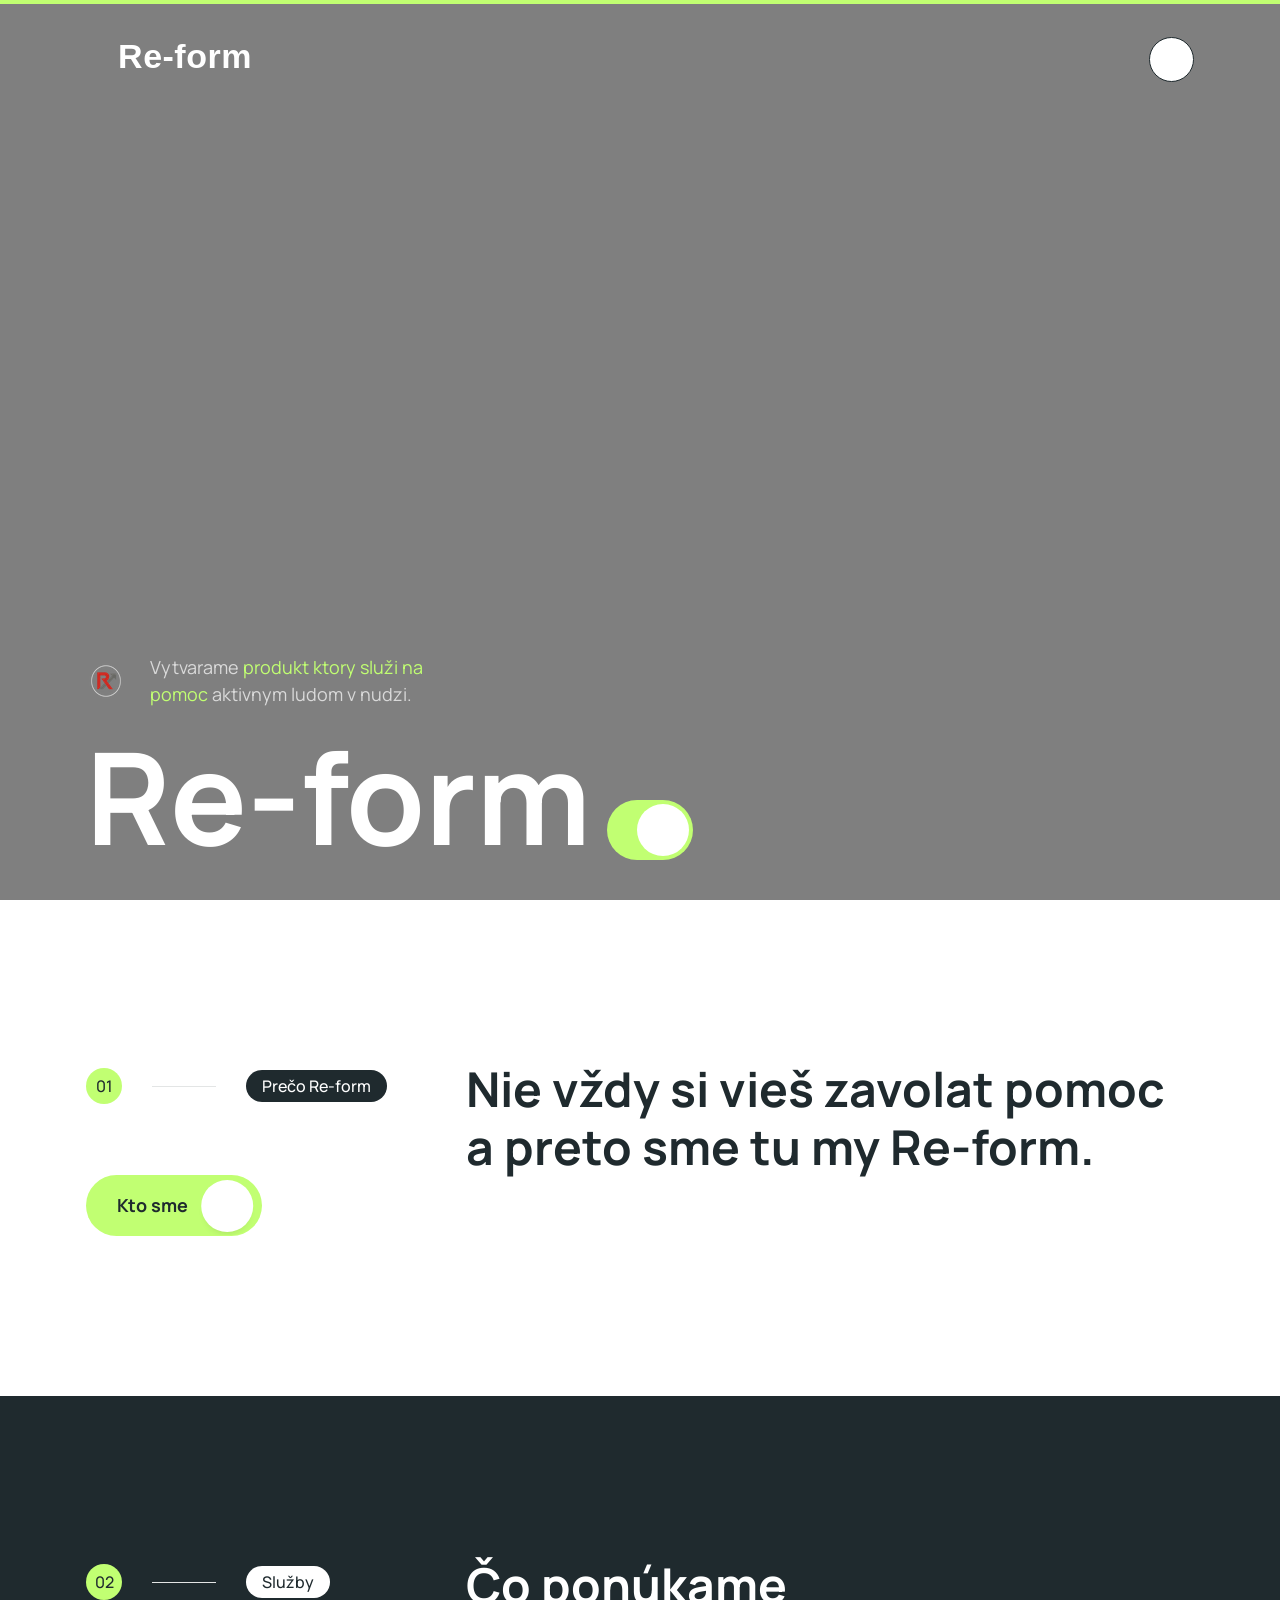
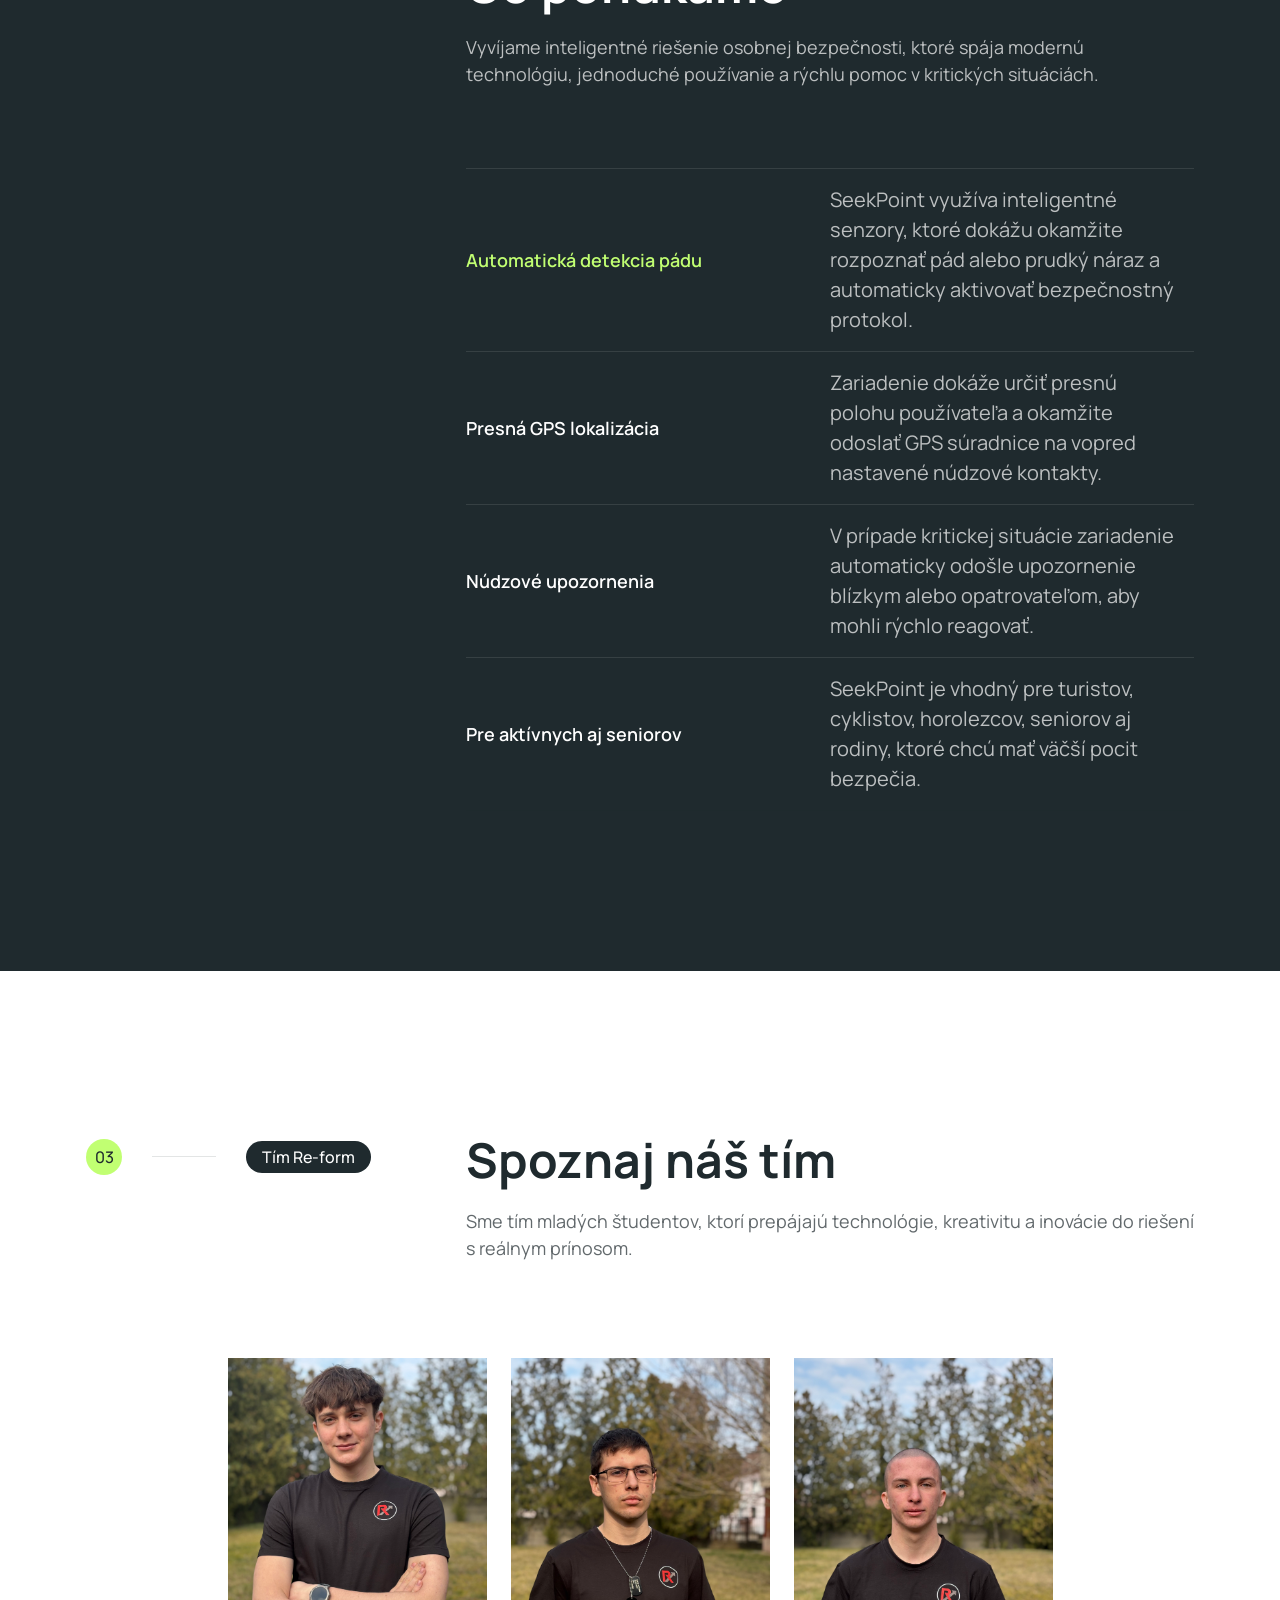
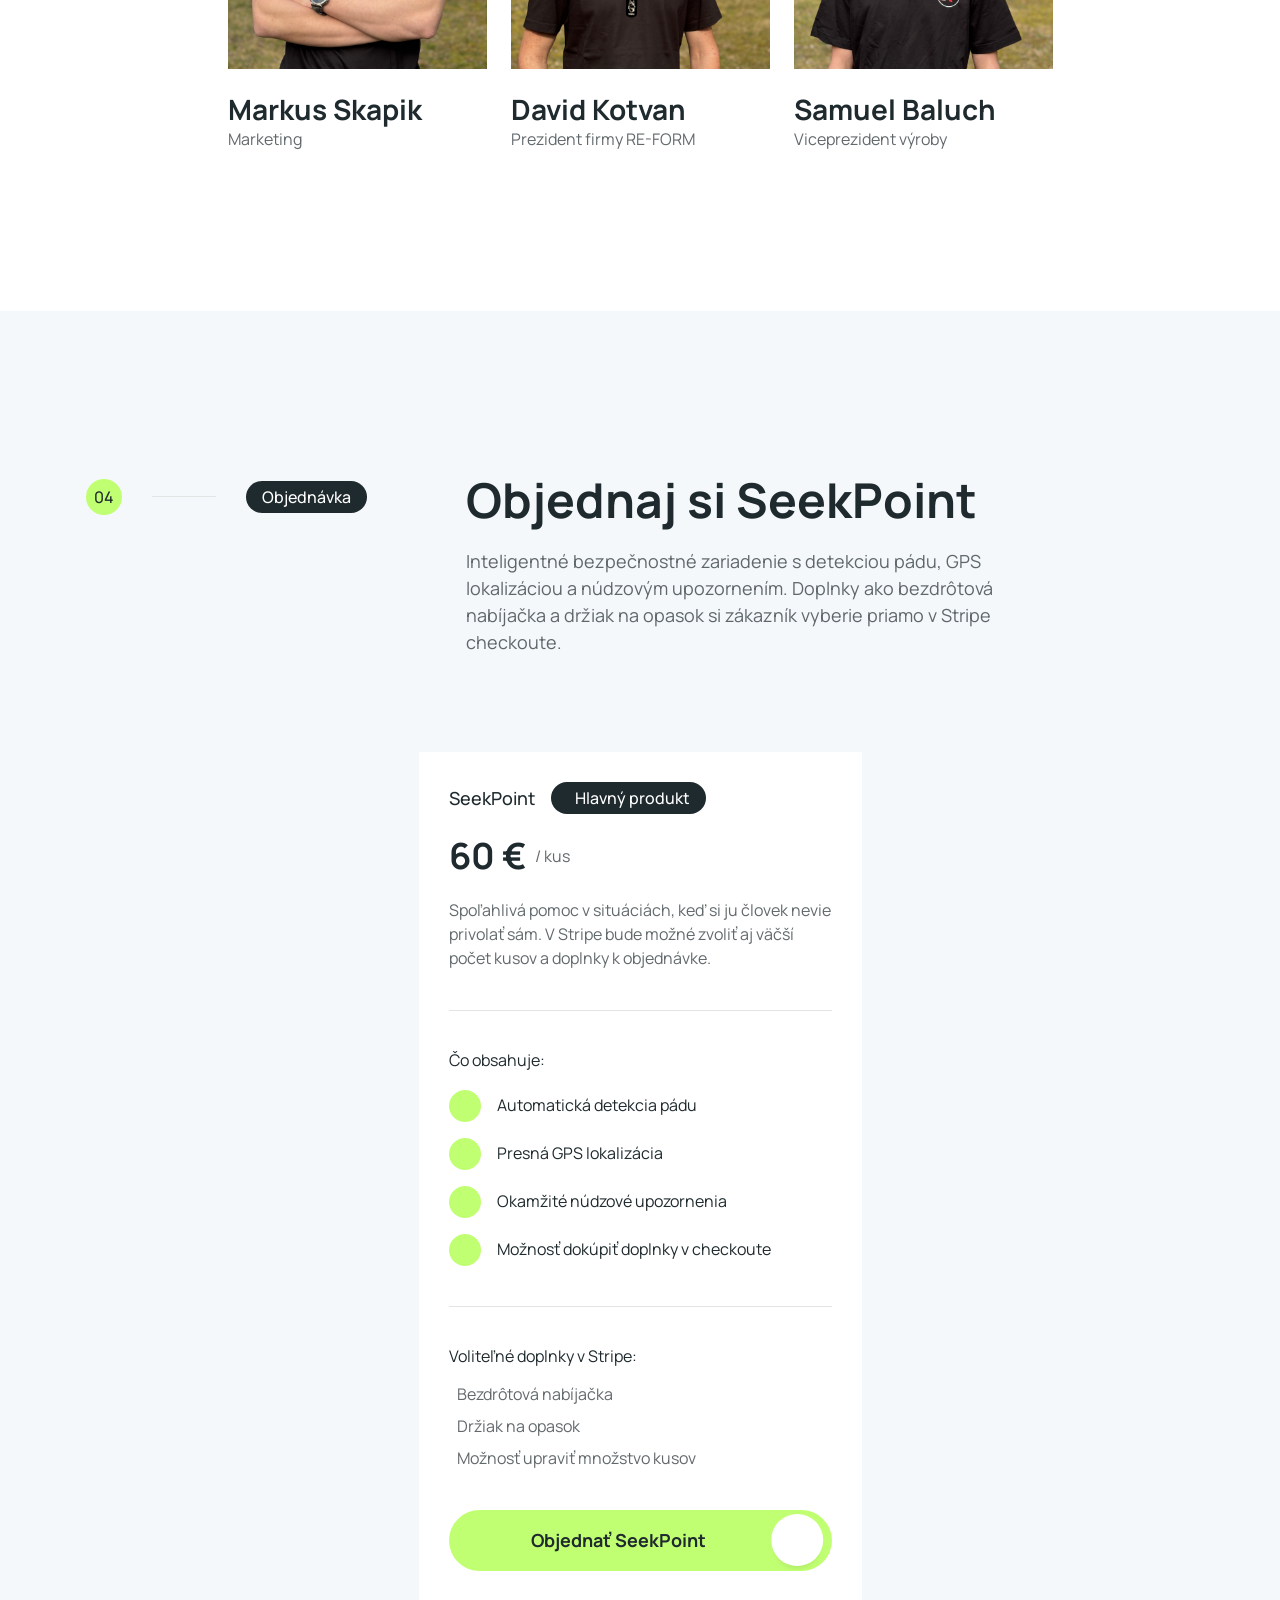
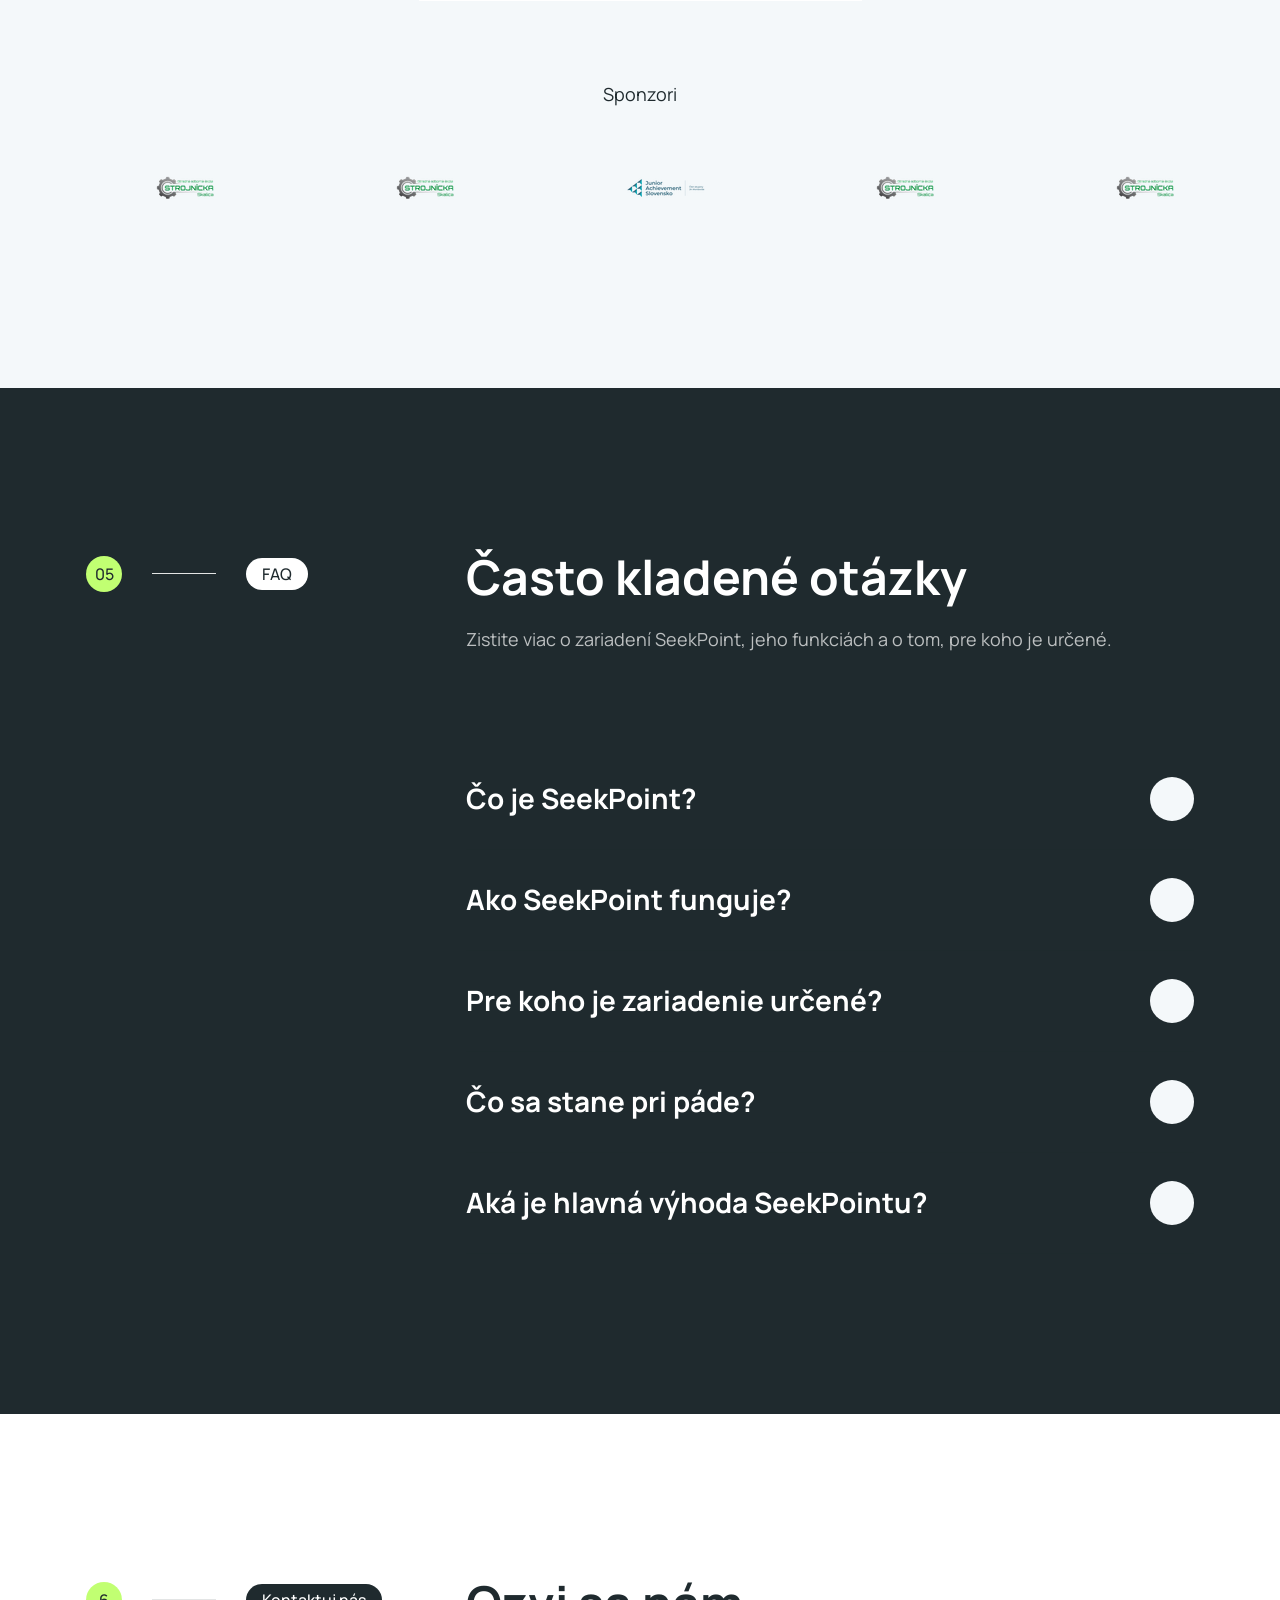
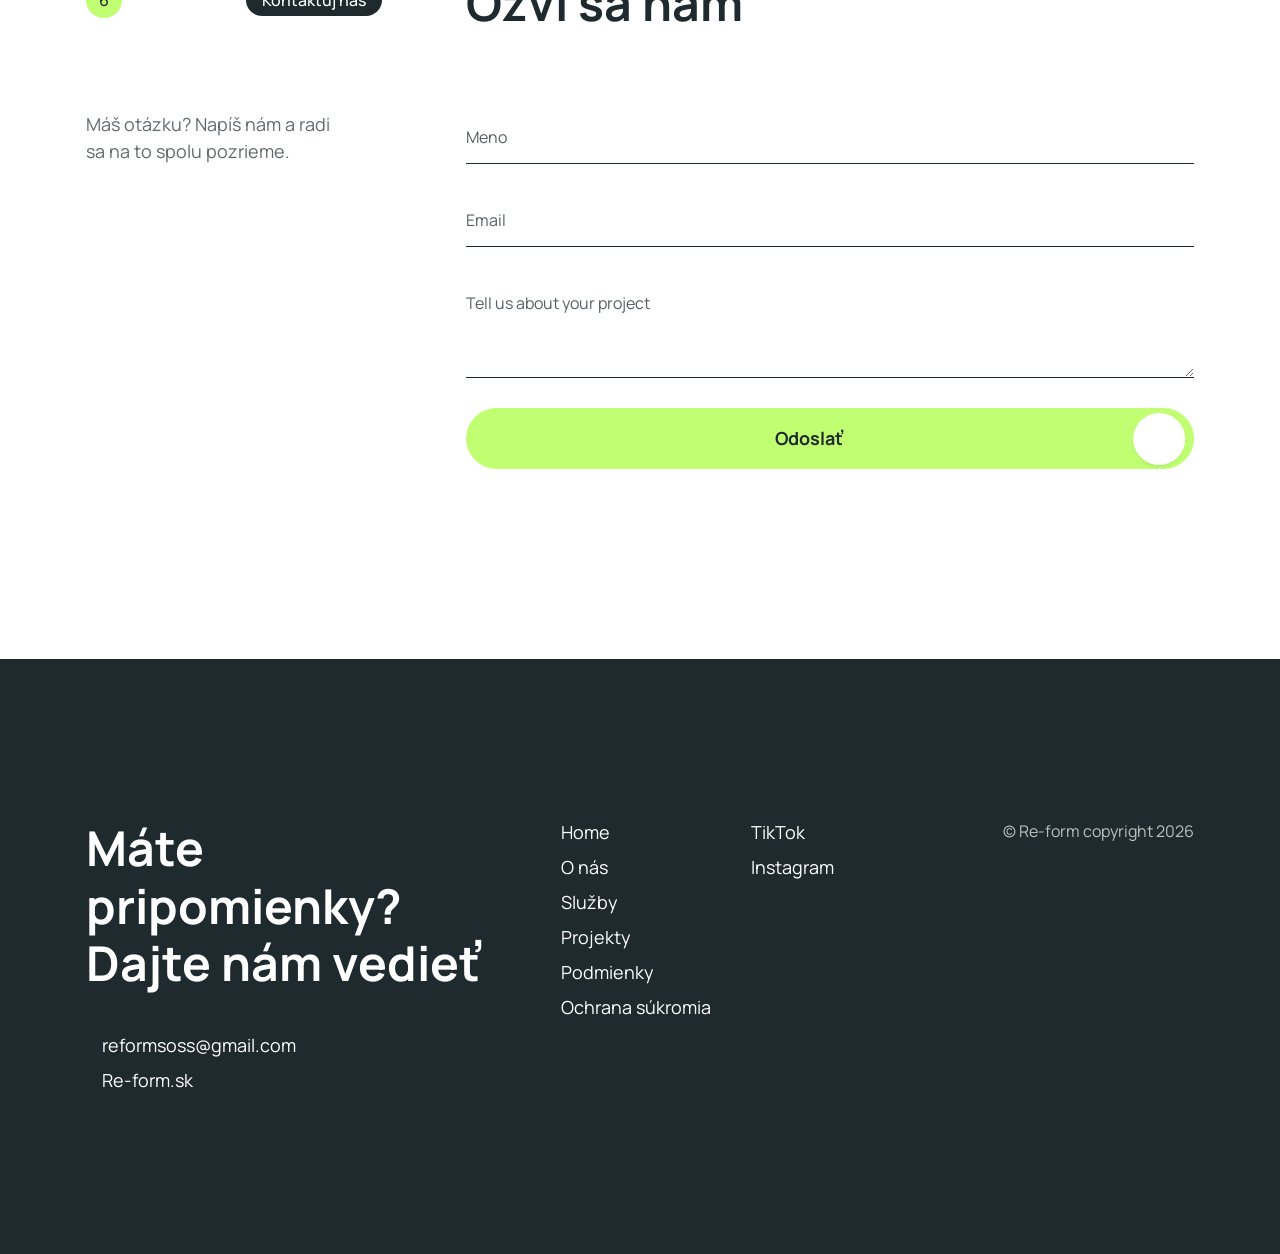
==== commit 35491c90: "Update index.html" ====
--- a/index.html
+++ b/index.html
@@ -1061,8 +1061,8 @@
             <li><a class="link-hover fs-5 text-white" href="about-us.html">O nás</a></li>
             <li><a class="link-hover fs-5 text-white" id="services" href="#services">Služby</a></li>
             <li><a class="link-hover fs-5 text-white" href="projects.html">Projekty</a></li>
-            <li><a class="link-hover fs-5 text-white" href="terms-and-conditions.html">Terms</a></li>
-            <li><a class="link-hover fs-5 text-white" href="privacy-policy.html">Privacy Policy</a></li>
+            <li><a class="link-hover fs-5 text-white" href="terms-and-conditions.html">Podmienky</a></li>
+            <li><a class="link-hover fs-5 text-white" href="privacy-policy.html">Ochrana súkromia</a></li>
           </ul>
         </div>
         <div class="col-md-4 col-xl-2 mb-8 mb-xl-0">
